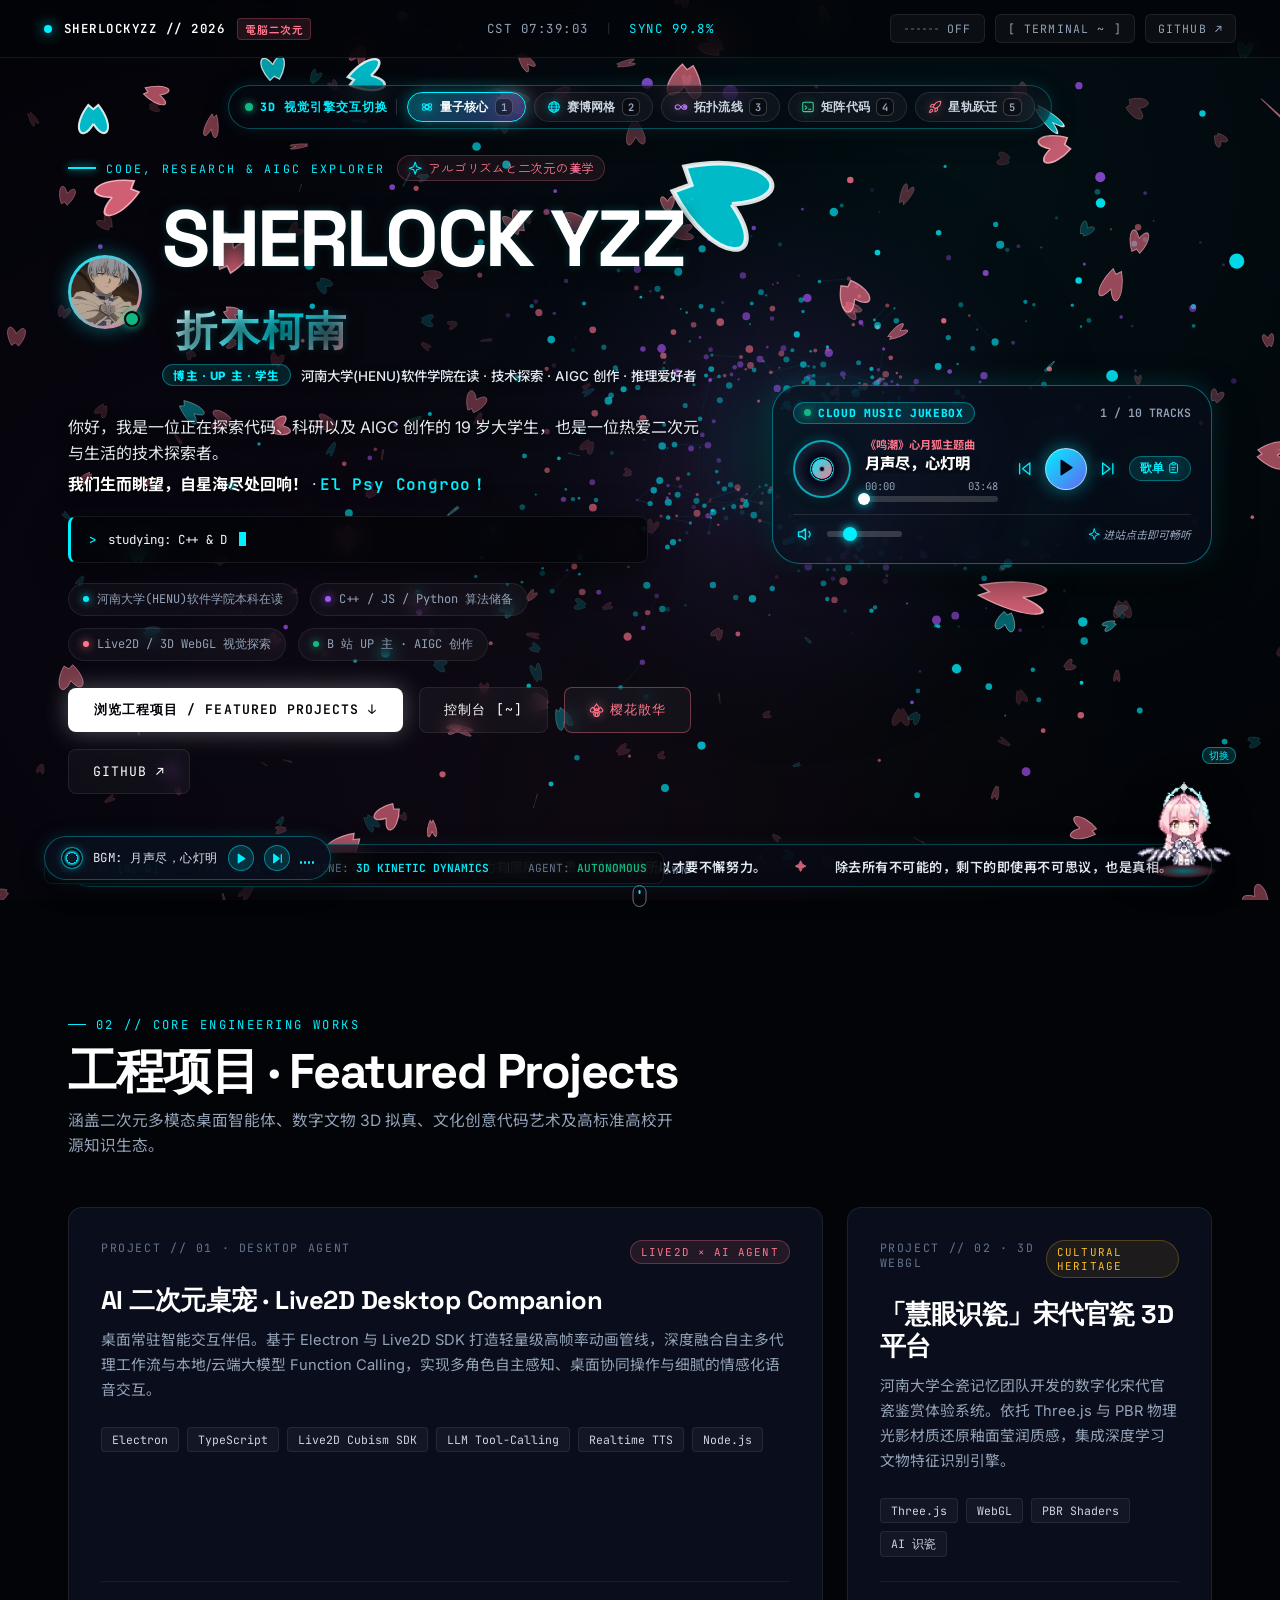
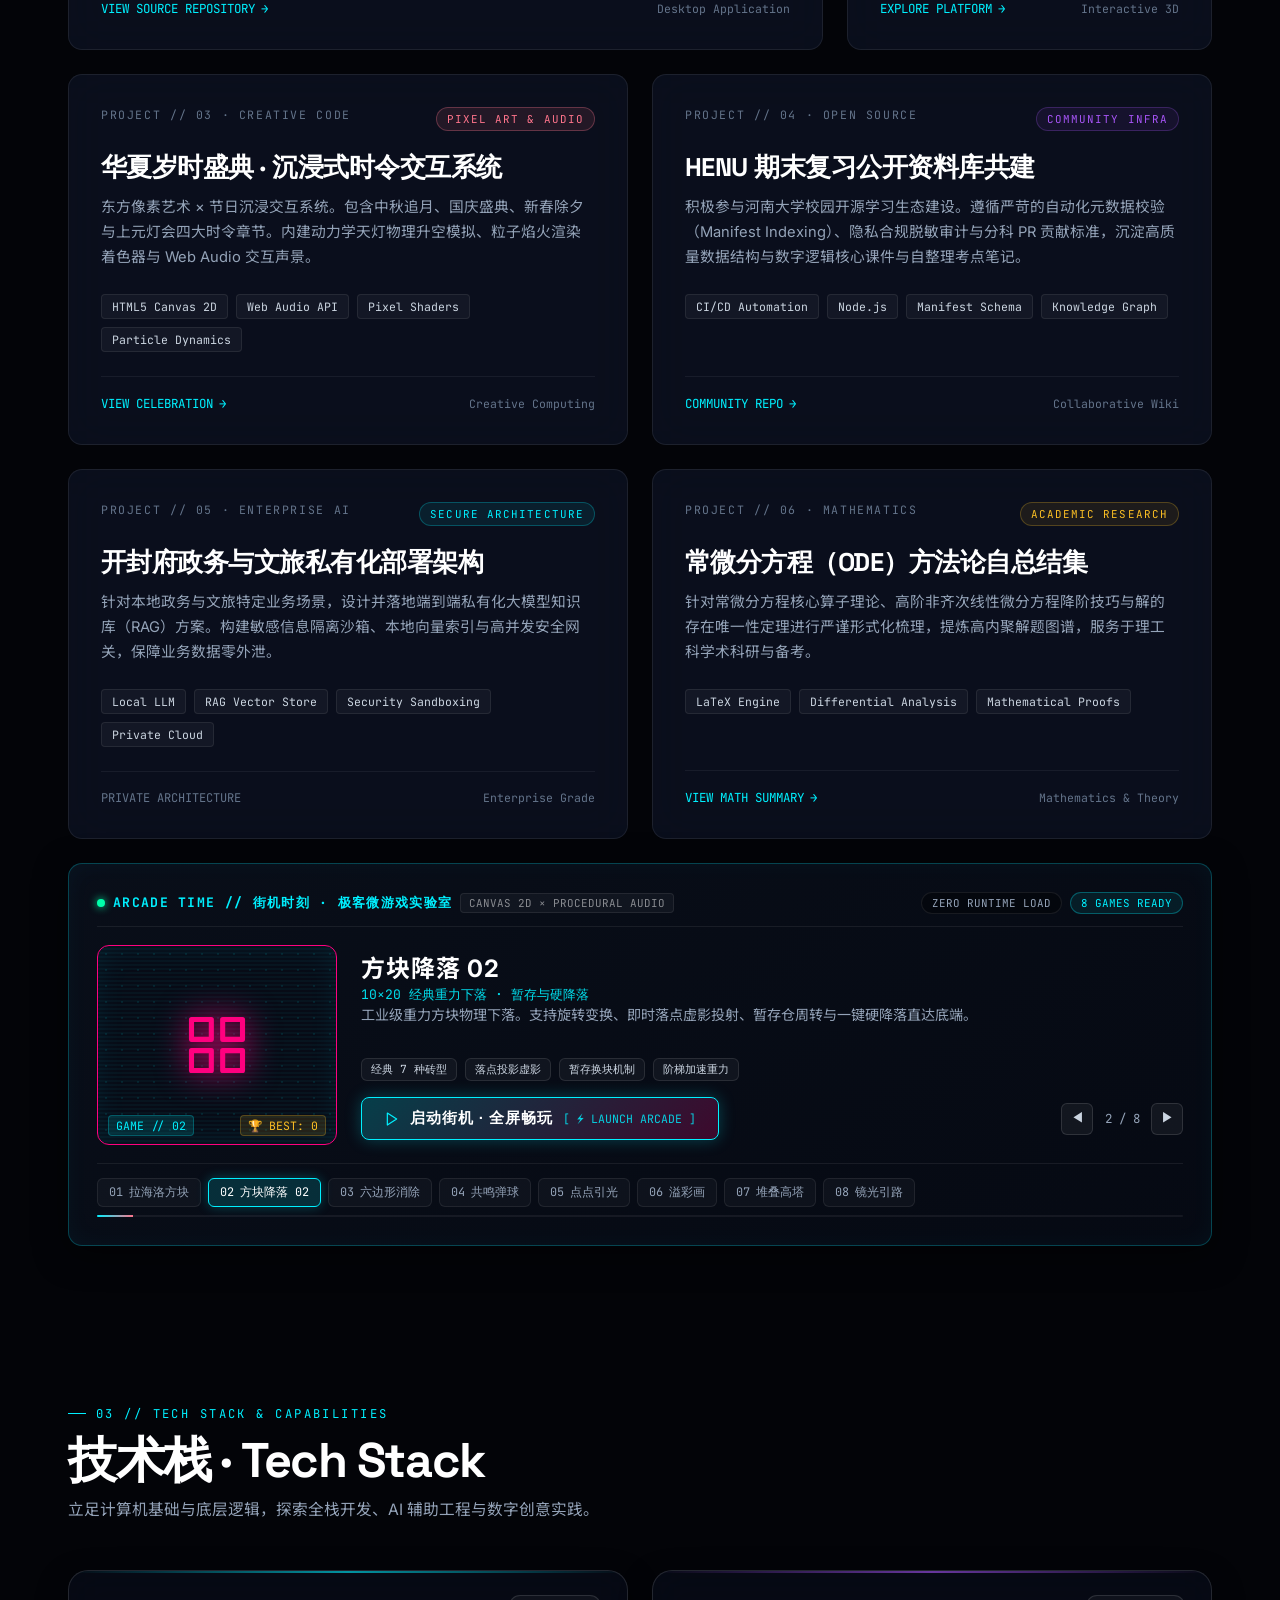
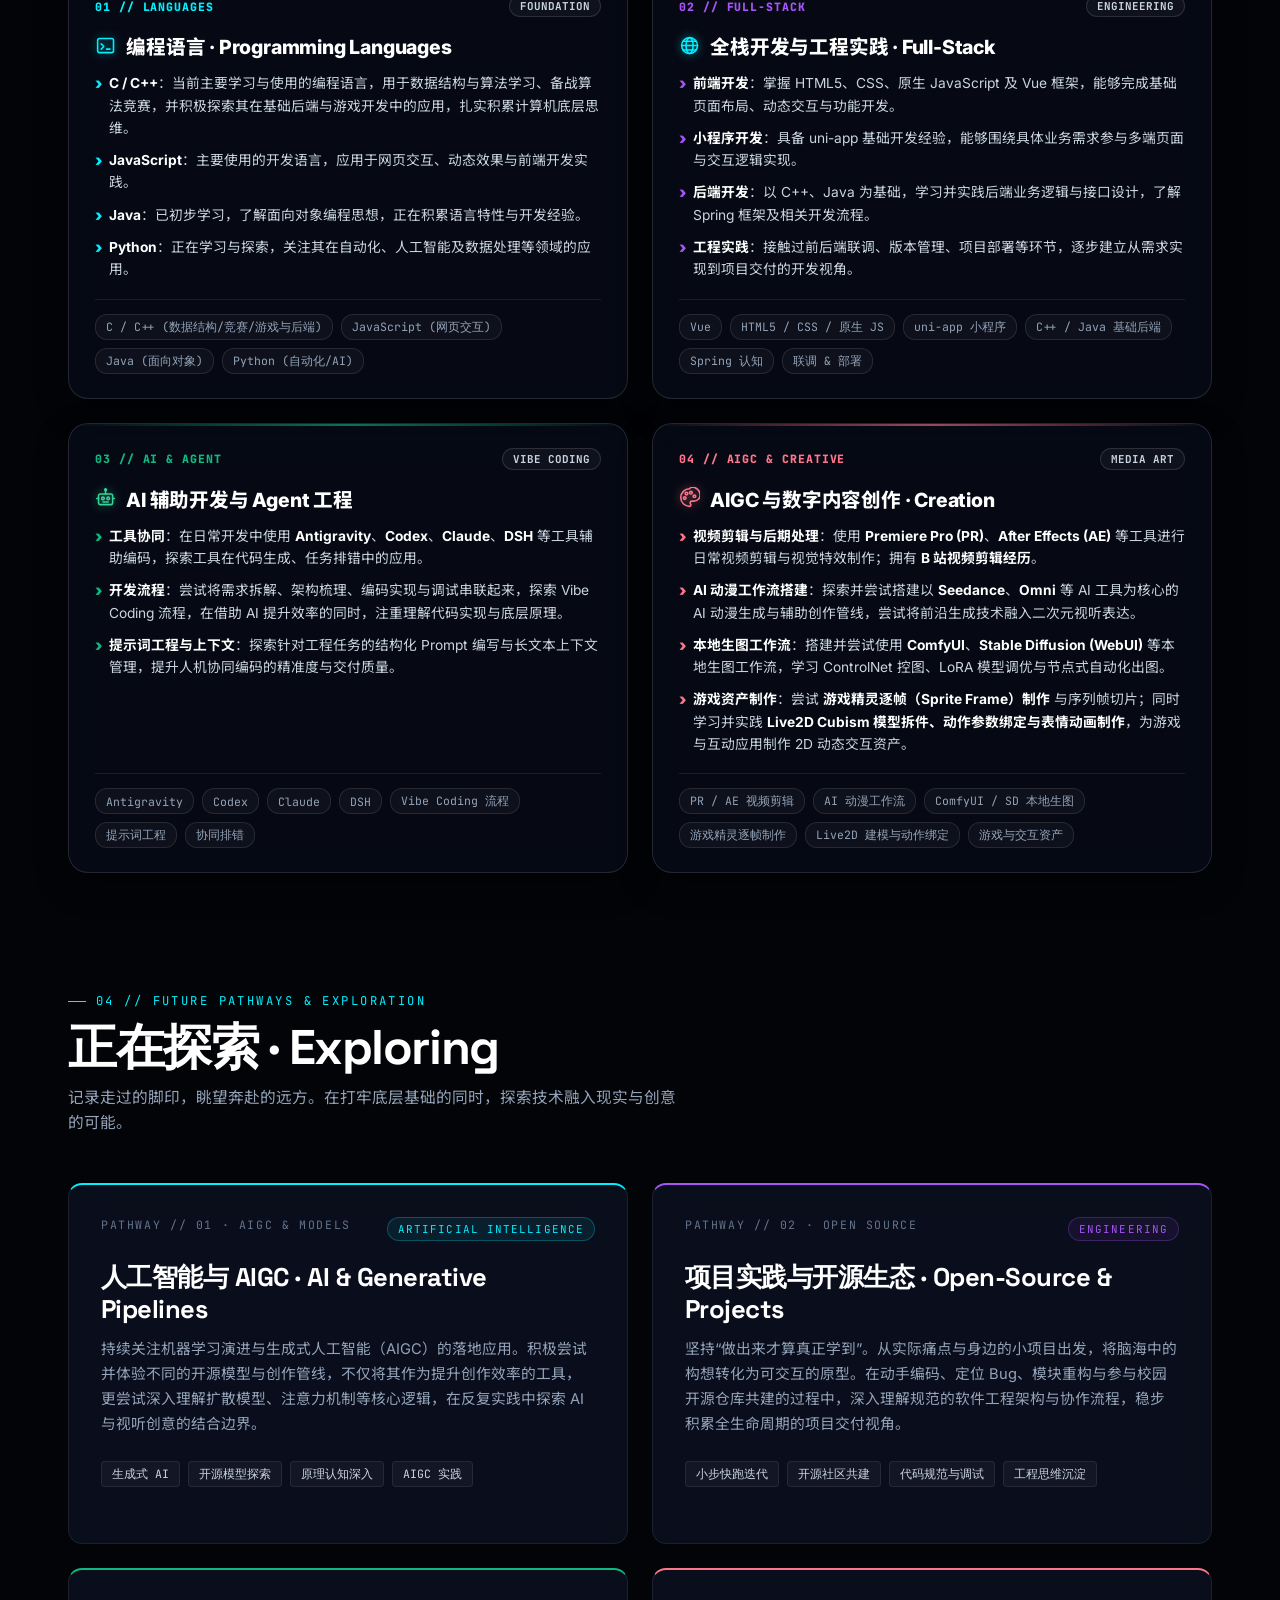
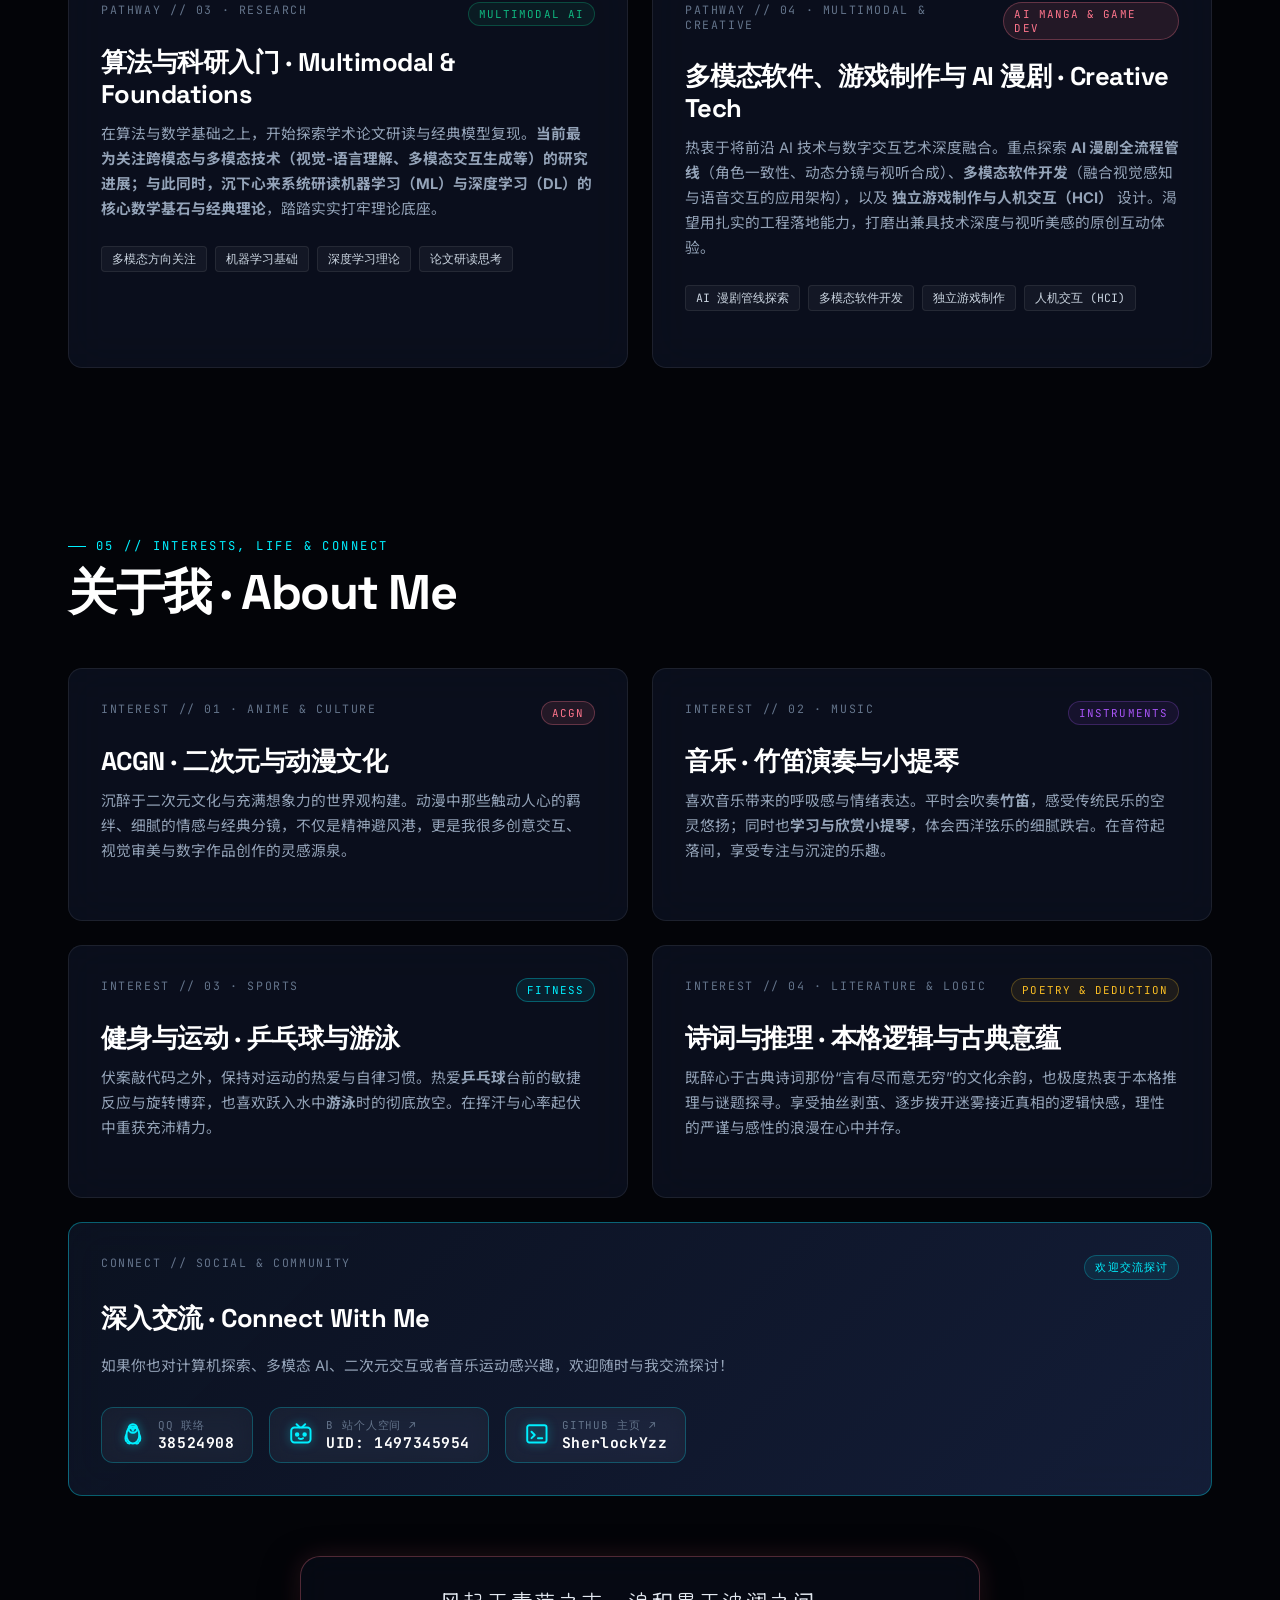
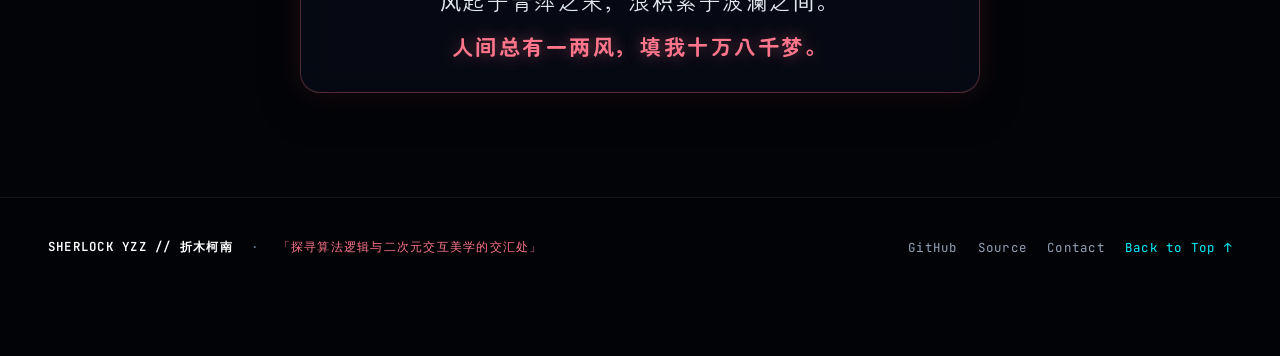
==== index.html @ bdc3fa48 "perf(avatar): inline profile avatar as base64 data uri for 0ms instant display" ====
<!DOCTYPE html>
<html lang="zh-CN">
<head>
    <meta charset="UTF-8">
    <meta name="viewport" content="width=device-width, initial-scale=1.0">
    <!-- 沉浸式视口与状态栏 -->
    <meta name="theme-color" content="#030408">
    <meta name="msapplication-navbutton-color" content="#030408">
    <meta name="apple-mobile-web-app-status-bar-style" content="black-translucent">
    <meta name="apple-mobile-web-app-capable" content="yes">

    <!-- Open Graph (微信、QQ、Discord、Telegram、微博分享预览卡片) -->
    <meta property="og:type" content="website">
    <meta property="og:url" content="https://sherlockyzz.github.io/">
    <meta property="og:title" content="SherlockYzz // 折木柯南 - 个人智能实验室">
    <meta property="og:description" content="探寻算法逻辑与二次元交互美学的交汇处。原生 Canvas 2D 动力学空间透视与高能粒子演算、Web Audio 实时声学频谱、二次元流光音乐盒与全栈交互工程。">
    <meta property="og:image" content="https://sherlockyzz.github.io/avatar.png">
    <meta property="og:image:width" content="460">
    <meta property="og:image:height" content="460">
    <meta property="og:image:alt" content="SherlockYzz // 折木柯南 Avatar">
    <meta property="og:site_name" content="SherlockYzz // 折木柯南 Lab">

    <!-- Twitter Card -->
    <meta name="twitter:card" content="summary">
    <meta name="twitter:url" content="https://sherlockyzz.github.io/">
    <meta name="twitter:title" content="SherlockYzz // 折木柯南 - 个人智能实验室">
    <meta name="twitter:description" content="探寻算法逻辑与二次元交互美学的交汇处。原生 Canvas 2D 动力学空间透视与高能粒子演算、Web Audio 实时声学频谱、二次元流光音乐盒与全栈交互工程。">
    <meta name="twitter:image" content="https://sherlockyzz.github.io/avatar.png">
    <link rel="icon" type="image/svg+xml" href="data:image/svg+xml,<svg xmlns='http://www.w3.org/2000/svg' viewBox='0 0 24 24' fill='none' stroke='%2300f0ff' stroke-width='2' stroke-linecap='round' stroke-linejoin='round'><polygon points='12 2 2 7 12 12 22 7 12 2'/><polyline points='2 17 12 22 22 17'/><polyline points='2 12 12 17 22 12'/></svg>">

    <!-- Google Fonts 纯美学字体栈 -->
    <link rel="preconnect" href="https://fonts.googleapis.com">
    <link rel="preconnect" href="https://fonts.gstatic.com" crossorigin>
    <link href="https://fonts.googleapis.com/css2?family=Inter:wght@300;400;500;600;700&family=JetBrains+Mono:wght@300;400;500;600;700&family=Noto+Sans+SC:wght@300;400;500;700;900&family=Space+Grotesk:wght@500;600;700;800&family=Zen+Maru+Gothic:wght@500;700&display=swap" rel="stylesheet">

    <style>
        :root {
            --bg-void: #030408;
            --bg-surface: rgba(10, 14, 24, 0.72);
            --bg-card: rgba(15, 23, 42, 0.6);
            --bg-card-hover: rgba(22, 33, 62, 0.85);
            --border-dim: rgba(255, 255, 255, 0.08);
            --border-glow: rgba(0, 240, 255, 0.45);
            
            --text-main: #ffffff;
            --text-sub: #94a3b8;
            --text-dim: #64748b;
            
            --cyan: #00f0ff;
            --cyan-glow: rgba(0, 240, 255, 0.5);
            --violet: #a855f7;
            --pink: #ff3388;
            --sakura: #ff758c;
            --sakura-soft: #ffb8c6;
            --amber: #fbbf24;
            --green: #10b981;

            --font-display: 'Space Grotesk', -apple-system, sans-serif;
            --font-mono: 'JetBrains Mono', 'Consolas', monospace;
            --font-sans: 'Inter', 'Noto Sans SC', -apple-system, sans-serif;
            --font-anime: 'Zen Maru Gothic', 'Noto Sans SC', sans-serif;
        }

        * {
            margin: 0;
            padding: 0;
            box-sizing: border-box;
            -webkit-font-smoothing: antialiased;
        }

        html {
            scroll-behavior: smooth;
            background-color: var(--bg-void);
            color: var(--text-main);
            font-family: var(--font-sans);
            overflow-x: hidden;
            cursor: default;
        }

        body {
            position: relative;
            min-height: 100vh;
            background: var(--bg-void);
            overflow-x: hidden;
        }

        /* 赛博空间微弱渐晕底色与星尘 */
        body::before {
            content: '';
            position: fixed;
            inset: 0;
            background: 
                radial-gradient(circle at 75% 20%, rgba(0, 240, 255, 0.05) 0%, transparent 60%),
                radial-gradient(circle at 20% 70%, rgba(168, 85, 247, 0.045) 0%, transparent 60%),
                radial-gradient(circle at 50% 90%, rgba(255, 117, 140, 0.035) 0%, transparent 50%);
            pointer-events: none;
            z-index: 0;
        }

        /* 全屏自适应渲染 Canvas */
        #viewport-canvas {
            position: fixed;
            top: 0;
            left: 0;
            width: 100vw;
            height: 100vh;
            display: block;
            z-index: 1;
            pointer-events: auto;
        }

        /* 鼠标火花粒子画布 */
        #fx-canvas {
            position: fixed;
            top: 0;
            left: 0;
            width: 100vw;
            height: 100vh;
            display: block;
            z-index: 2;
            pointer-events: none;
        }

        /* 内容层容器 */
        .content-layer {
            position: relative;
            z-index: 10;
            pointer-events: none;
        }
        .content-layer a, 
        .content-layer button, 
        .content-layer .interactive-card,
        .content-layer .interactive-pill,
        .content-layer input {
            pointer-events: auto;
        }

        /* ================= 导航栏 HUD ================= */
        .hud-nav {
            position: fixed;
            top: 0;
            left: 0;
            width: 100%;
            display: flex;
            justify-content: space-between;
            align-items: center;
            padding: 14px clamp(20px, 4vw, 44px);
            background: rgba(3, 4, 8, 0.75);
            backdrop-filter: blur(18px);
            -webkit-backdrop-filter: blur(18px);
            border-bottom: 1px solid var(--border-dim);
            z-index: 100;
            font-family: var(--font-mono);
            font-size: 0.78rem;
            letter-spacing: 0.12em;
        }

        .brand-zone {
            display: flex;
            align-items: center;
            gap: 12px;
            color: #fff;
            text-decoration: none;
            font-weight: 600;
            text-transform: uppercase;
        }
        .brand-dot {
            width: 8px;
            height: 8px;
            background: var(--cyan);
            border-radius: 50%;
            box-shadow: 0 0 14px var(--cyan);
            animation: pulse-dot 2.2s infinite;
        }
        @keyframes pulse-dot {
            0%, 100% { opacity: 1; transform: scale(1); }
            50% { opacity: 0.35; transform: scale(0.8); }
        }
        .brand-jp-badge {
            font-family: var(--font-anime);
            font-size: 0.68rem;
            color: var(--sakura);
            background: rgba(255, 117, 140, 0.12);
            border: 1px solid rgba(255, 117, 140, 0.25);
            padding: 2px 7px;
            border-radius: 4px;
            letter-spacing: 0.05em;
        }

        .hud-status-bar {
            display: flex;
            align-items: center;
            gap: 16px;
            color: var(--text-dim);
        }
        .clock-display {
            color: var(--text-sub);
        }

        .hud-controls {
            display: flex;
            align-items: center;
            gap: 10px;
        }
        .hud-btn {
            background: rgba(255, 255, 255, 0.04);
            border: 1px solid var(--border-dim);
            color: var(--text-sub);
            padding: 6px 12px;
            border-radius: 6px;
            cursor: pointer;
            font-family: var(--font-mono);
            font-size: 0.72rem;
            letter-spacing: 0.1em;
            transition: all 0.2s cubic-bezier(0.16, 1, 0.3, 1);
            display: inline-flex;
            align-items: center;
            gap: 6px;
        }
        .hud-btn:hover {
            color: #fff;
            border-color: var(--cyan);
            background: rgba(0, 240, 255, 0.08);
            box-shadow: 0 0 16px rgba(0, 240, 255, 0.2);
        }
        .hud-btn.active {
            color: #030408;
            background: var(--cyan);
            border-color: var(--cyan);
            font-weight: 600;
            box-shadow: 0 0 18px rgba(0, 240, 255, 0.45);
        }

        /* 模式切换器 Pill (含新增 SAKURA 模式) */
        .mode-switcher {
            display: flex;
            background: rgba(255, 255, 255, 0.03);
            border: 1px solid var(--border-dim);
            border-radius: 6px;
            padding: 2px;
            gap: 2px;
        }
        .mode-opt {
            background: transparent;
            border: none;
            color: var(--text-dim);
            font-family: var(--font-mono);
            font-size: 0.7rem;
            padding: 4px 8px;
            border-radius: 4px;
            cursor: pointer;
            transition: all 0.2s ease;
        }
        .mode-opt:hover {
            color: #fff;
        }
        .mode-opt.selected {
            background: rgba(0, 240, 255, 0.18);
            color: var(--cyan);
            font-weight: 600;
        }
        .mode-opt.sakura-opt.selected {
            background: rgba(255, 117, 140, 0.2);
            color: var(--sakura);
        }

        /* ================= 赛博微拟态 SVG 矢量图标库 ================= */
        .cyber-svg-icon {
            width: 1.15em;
            height: 1.15em;
            vertical-align: -0.18em;
            display: inline-block;
            fill: none;
            stroke: currentColor;
            stroke-width: 1.8;
            stroke-linecap: round;
            stroke-linejoin: round;
            transition: transform 0.25s ease, filter 0.25s ease;
        }
        .cyber-svg-icon.icon-cyan {
            color: var(--cyan);
            filter: drop-shadow(0 0 5px rgba(0, 240, 255, 0.5));
        }
        .cyber-svg-icon.icon-sakura {
            color: var(--sakura);
            filter: drop-shadow(0 0 5px rgba(255, 117, 140, 0.5));
        }
        .cyber-svg-icon.icon-purple {
            color: #c084fc;
            filter: drop-shadow(0 0 5px rgba(192, 132, 252, 0.5));
        }
        .cyber-svg-icon.icon-green {
            color: #34d399;
            filter: drop-shadow(0 0 5px rgba(52, 211, 153, 0.5));
        }
        .dock-mode-btn:hover .cyber-svg-icon {
            transform: scale(1.15) rotate(6deg);
        }

        /* 实时音频频谱可视化柱形条 (Web Audio Analyser) */
        .audio-spectrum-canvas {
            width: 38px;
            height: 14px;
            display: inline-block;
            vertical-align: middle;
        }

        /* ================= 页面主体容器 ================= */
        .page-container {
            max-width: 1240px;
            margin: 0 auto;
            padding: 0 clamp(20px, 4.5vw, 48px);
        }

        /* ================= 英雄首屏 HERO ================= */
        .hero-section {
            min-height: 100vh;
            display: flex;
            flex-direction: column;
            justify-content: center;
            padding-top: 90px;
            padding-bottom: 60px;
            position: relative;
        }

        .hero-tag-row {
            display: flex;
            align-items: center;
            gap: 12px;
            margin-bottom: 20px;
            flex-wrap: wrap;
        }
        .hero-tag {
            display: inline-flex;
            align-items: center;
            gap: 10px;
            font-family: var(--font-mono);
            font-size: clamp(0.72rem, 0.9vw, 0.82rem);
            color: var(--cyan);
            letter-spacing: 0.2em;
            text-transform: uppercase;
        }
        .hero-tag::before {
            content: '';
            width: 28px;
            height: 1.5px;
            background: var(--cyan);
            box-shadow: 0 0 8px var(--cyan);
        }
        .anime-motto-tag {
            font-family: var(--font-anime);
            font-size: 0.78rem;
            color: var(--sakura);
            background: rgba(255, 117, 140, 0.08);
            border: 1px solid rgba(255, 117, 140, 0.25);
            padding: 3px 10px;
            border-radius: 20px;
            letter-spacing: 0.06em;
            display: inline-flex;
            align-items: center;
            gap: 6px;
        }

        /* 主标题全息故障 Chromatic Aberration 动效 */
        .hero-title {
            font-family: var(--font-display);
            font-size: clamp(3.2rem, 8.4vw, 7.6rem);
            font-weight: 800;
            letter-spacing: -0.04em;
            line-height: 0.94;
            color: #ffffff;
            margin-bottom: 20px;
            text-transform: uppercase;
            position: relative;
            display: inline-block;
        }
        .hero-title .cn-name {
            display: inline-block;
            font-size: 0.58em;
            font-weight: 700;
            color: rgba(255, 255, 255, 0.9);
            margin-left: 14px;
            letter-spacing: 0.05em;
            background: linear-gradient(135deg, #ffffff 0%, var(--cyan) 60%, var(--sakura) 100%);
            -webkit-background-clip: text;
            -webkit-text-fill-color: transparent;
        }
        .hero-title:hover {
            text-shadow: 2px 0 var(--cyan), -2px 0 var(--pink);
            transition: text-shadow 0.1s ease;
        }

        .hero-subtitle {
            font-family: var(--font-sans);
            font-size: clamp(1.1rem, 1.8vw, 1.45rem);
            font-weight: 300;
            color: var(--text-sub);
            max-width: 720px;
            line-height: 1.6;
            margin-bottom: 28px;
        }
        .hero-subtitle strong {
            color: #ffffff;
            font-weight: 600;
        }

        /* 终端打字动效条 */
        .terminal-callout {
            max-width: 760px;
            background: rgba(3, 4, 8, 0.78);
            border: 1px solid var(--border-dim);
            border-left: 3px solid var(--cyan);
            border-radius: 8px;
            padding: 14px 18px;
            margin-bottom: 34px;
            font-family: var(--font-mono);
            font-size: clamp(0.78rem, 0.95vw, 0.88rem);
            color: #cbd5e1;
            display: flex;
            align-items: center;
            gap: 12px;
            box-shadow: 0 8px 32px rgba(0, 0, 0, 0.5);
            backdrop-filter: blur(12px);
        }
        .term-prompt {
            color: var(--cyan);
            font-weight: 600;
        }
        .term-text {
            color: #f1f5f9;
        }
        .cursor-blink {
            display: inline-block;
            width: 7px;
            height: 14px;
            background: var(--cyan);
            vertical-align: middle;
            animation: cursor-ani 0.9s infinite;
        }
        @keyframes cursor-ani {
            0%, 50% { opacity: 1; }
            51%, 100% { opacity: 0; }
        }

        /* 徽章条 */
        .hero-badges {
            display: flex;
            flex-wrap: wrap;
            gap: 12px;
            margin-bottom: 38px;
        }
        .badge-pill {
            display: inline-flex;
            align-items: center;
            gap: 8px;
            padding: 7px 14px;
            background: rgba(255, 255, 255, 0.035);
            border: 1px solid var(--border-dim);
            border-radius: 24px;
            font-family: var(--font-mono);
            font-size: 0.75rem;
            color: var(--text-sub);
            backdrop-filter: blur(8px);
            transition: all 0.25s ease;
        }
        .badge-pill:hover {
            border-color: var(--cyan);
            color: #fff;
            transform: translateY(-2px);
            box-shadow: 0 4px 16px rgba(0, 240, 255, 0.18);
        }
        .badge-dot {
            width: 6px;
            height: 6px;
            border-radius: 50%;
        }

        /* 英雄按钮组 */
        .hero-actions {
            display: flex;
            flex-wrap: wrap;
            align-items: center;
            gap: 16px;
        }
        .btn-primary {
            display: inline-flex;
            align-items: center;
            gap: 10px;
            padding: 13px 26px;
            background: #ffffff;
            color: #030408;
            border-radius: 8px;
            font-family: var(--font-mono);
            font-size: 0.82rem;
            font-weight: 600;
            letter-spacing: 0.08em;
            text-transform: uppercase;
            text-decoration: none;
            transition: all 0.25s cubic-bezier(0.16, 1, 0.3, 1);
            box-shadow: 0 0 24px rgba(255, 255, 255, 0.3);
        }
        .btn-primary:hover {
            background: var(--cyan);
            box-shadow: 0 0 32px var(--cyan);
            transform: translateY(-2px);
        }

        .btn-secondary {
            display: inline-flex;
            align-items: center;
            gap: 10px;
            padding: 13px 24px;
            background: rgba(255, 255, 255, 0.04);
            color: #ffffff;
            border: 1px solid var(--border-dim);
            border-radius: 8px;
            font-family: var(--font-mono);
            font-size: 0.82rem;
            letter-spacing: 0.08em;
            text-transform: uppercase;
            text-decoration: none;
            transition: all 0.25s ease;
            backdrop-filter: blur(8px);
        }
        .btn-secondary:hover {
            border-color: var(--cyan);
            background: rgba(0, 240, 255, 0.08);
            transform: translateY(-2px);
        }

        .scroll-hint {
            position: absolute;
            bottom: 30px;
            left: 50%;
            transform: translateX(-50%);
            display: flex;
            flex-direction: column;
            align-items: center;
            gap: 8px;
            font-family: var(--font-mono);
            font-size: 0.68rem;
            color: var(--text-dim);
            letter-spacing: 0.2em;
            text-transform: uppercase;
        }
        .scroll-icon {
            width: 14px;
            height: 22px;
            border: 1.5px solid var(--text-dim);
            border-radius: 8px;
            position: relative;
        }
        .scroll-icon::after {
            content: '';
            position: absolute;
            top: 4px;
            left: 50%;
            transform: translateX(-50%);
            width: 2px;
            height: 4px;
            background: var(--cyan);
            border-radius: 1px;
            animation: scroll-wheel 1.6s infinite;
        }
        @keyframes scroll-wheel {
            0% { transform: translate(-50%, 0); opacity: 0; }
            40% { opacity: 1; }
            100% { transform: translate(-50%, 8px); opacity: 0; }
        }

        /* ================= 分区标题 ================= */
        .section-header {
            margin-bottom: 48px;
            padding-top: 40px;
        }
        .section-tag {
            font-family: var(--font-mono);
            font-size: 0.76rem;
            color: var(--cyan);
            letter-spacing: 0.2em;
            text-transform: uppercase;
            margin-bottom: 12px;
            display: flex;
            align-items: center;
            gap: 10px;
        }
        .section-tag::before {
            content: '';
            width: 18px;
            height: 1px;
            background: var(--cyan);
        }
        .section-title {
            font-family: var(--font-display);
            font-size: clamp(2rem, 3.8vw, 3.2rem);
            font-weight: 700;
            color: #ffffff;
            letter-spacing: -0.03em;
            line-height: 1.1;
        }
        .section-desc {
            font-size: 0.98rem;
            color: var(--text-sub);
            max-width: 620px;
            margin-top: 10px;
            line-height: 1.6;
        }

        /* ================= 3D BENTO 卡片网格 ================= */
        .bento-grid {
            display: grid;
            grid-template-columns: repeat(12, 1fr);
            gap: 24px;
            margin-bottom: 80px;
        }

        .bento-card {
            background: var(--bg-card);
            border: 1px solid var(--border-dim);
            border-radius: 14px;
            padding: clamp(24px, 3vw, 32px);
            position: relative;
            overflow: hidden;
            backdrop-filter: blur(20px);
            -webkit-backdrop-filter: blur(20px);
            transition: border-color 0.3s ease, box-shadow 0.3s ease, transform 0.25s ease;
            display: flex;
            flex-direction: column;
            justify-content: space-between;
        }
        .bento-card:hover {
            border-color: var(--border-glow);
            box-shadow: 0 16px 48px rgba(0, 0, 0, 0.65), 0 0 28px rgba(0, 240, 255, 0.15);
        }

        .card-span-8 { grid-column: span 8; }
        .card-span-4 { grid-column: span 4; }
        .card-span-6 { grid-column: span 6; }
        .card-span-12 { grid-column: span 12; }

        @media (max-width: 992px) {
            .card-span-8, .card-span-4, .card-span-6 {
                grid-column: span 12;
            }
        }

        .card-top {
            display: flex;
            justify-content: space-between;
            align-items: flex-start;
            margin-bottom: 20px;
        }
        .card-index {
            font-family: var(--font-mono);
            font-size: 0.72rem;
            letter-spacing: 0.14em;
            color: var(--text-dim);
            text-transform: uppercase;
        }
        .card-type-tag {
            font-family: var(--font-mono);
            font-size: 0.68rem;
            letter-spacing: 0.1em;
            padding: 4px 10px;
            border-radius: 20px;
            background: rgba(0, 240, 255, 0.08);
            border: 1px solid rgba(0, 240, 255, 0.25);
            color: var(--cyan);
            text-transform: uppercase;
        }
        .tag-amber {
            background: rgba(251, 191, 36, 0.08);
            border-color: rgba(251, 191, 36, 0.25);
            color: var(--amber);
        }
        .tag-violet {
            background: rgba(168, 85, 247, 0.08);
            border-color: rgba(168, 85, 247, 0.25);
            color: var(--violet);
        }
        .tag-sakura {
            background: rgba(255, 117, 140, 0.1);
            border-color: rgba(255, 117, 140, 0.3);
            color: var(--sakura);
        }

        .card-title {
            font-family: var(--font-display);
            font-size: clamp(1.35rem, 2vw, 1.7rem);
            font-weight: 700;
            color: #ffffff;
            letter-spacing: -0.02em;
            margin-bottom: 12px;
            line-height: 1.25;
        }
        .card-desc {
            font-size: 0.92rem;
            color: var(--text-sub);
            line-height: 1.7;
            margin-bottom: 24px;
        }

        .card-stack {
            display: flex;
            flex-wrap: wrap;
            gap: 8px;
            margin-bottom: 24px;
        }
        .stack-pill {
            font-family: var(--font-mono);
            font-size: 0.72rem;
            padding: 4px 10px;
            border-radius: 4px;
            background: rgba(255, 255, 255, 0.04);
            border: 1px solid var(--border-dim);
            color: #cbd5e1;
        }

        .card-footer {
            display: flex;
            justify-content: space-between;
            align-items: center;
            padding-top: 18px;
            border-top: 1px solid rgba(255, 255, 255, 0.06);
            font-family: var(--font-mono);
            font-size: 0.78rem;
        }
        .card-link {
            display: inline-flex;
            align-items: center;
            gap: 6px;
            color: var(--cyan);
            text-decoration: none;
            transition: gap 0.2s ease;
        }
        .card-link:hover {
            color: #fff;
            gap: 10px;
        }
        .card-meta-text {
            color: var(--text-dim);
            font-size: 0.72rem;
        }

        /* ================= 技能矩阵板块 ================= */
        .skills-grid {
            display: grid;
            grid-template-columns: repeat(auto-fit, minmax(260px, 1fr));
            gap: 20px;
            margin-bottom: 80px;
        }
        .skill-tile {
            background: var(--bg-card);
            border: 1px solid var(--border-dim);
            border-radius: 12px;
            padding: 24px;
            backdrop-filter: blur(16px);
            transition: all 0.25s ease;
        }
        .skill-tile:hover {
            border-color: rgba(255, 255, 255, 0.18);
            transform: translateY(-3px);
            box-shadow: 0 12px 32px rgba(0, 0, 0, 0.5);
        }
        .skill-header {
            display: flex;
            align-items: center;
            gap: 12px;
            margin-bottom: 16px;
        }
        .skill-icon {
            width: 32px;
            height: 32px;
            display: flex;
            align-items: center;
            justify-content: center;
            border-radius: 8px;
            background: rgba(0, 240, 255, 0.08);
            border: 1px solid rgba(0, 240, 255, 0.2);
            color: var(--cyan);
            font-family: var(--font-mono);
            font-size: 0.85rem;
            font-weight: 700;
        }
        .skill-title {
            font-family: var(--font-display);
            font-size: 1.15rem;
            color: #ffffff;
            font-weight: 600;
        }
        .skill-list {
            list-style: none;
            display: flex;
            flex-direction: column;
            gap: 10px;
        }
        .skill-item {
            font-family: var(--font-mono);
            font-size: 0.82rem;
            color: var(--text-sub);
            display: flex;
            align-items: center;
            justify-content: space-between;
        }
        .skill-item::before {
            content: '▹';
            color: var(--cyan);
            margin-right: 8px;
        }
        .skill-level {
            font-size: 0.7rem;
            color: var(--text-dim);
        }

        /* ================= 移动端与触控设备体验优化 (彻底杜绝 :hover 粘连，隐藏无意义鼠标坐标) ================= */
        @media (hover: none) and (pointer: coarse) {
            /* 触屏上彻底解除 :hover 引起的粘连（贴着不放、常态泛光、悬浮抬升卡死） */
            .bento-card:hover,
            .skill-tile:hover,
            .tech-stack-card:hover,
            .hero-capsule-music-box:hover,
            .companion-avatar-box:hover,
            .btn-primary:hover,
            .btn-secondary:hover,
            .dock-mode-btn:hover,
            .capsule-ctrl-btn:hover,
            .capsule-play-btn:hover,
            .capsule-list-btn:hover,
            .capsule-mini-btn:hover,
            .music-ctrl-btn:hover,
            .music-play-btn:hover,
            .playlist-item:hover,
            .drawer-song-item:hover,
            .card-link:hover,
            .tech-mini-pill:hover,
            .connect-badge-item:hover,
            .music-capsule-btn:hover {
                transform: none !important;
                box-shadow: none !important;
            }

            .bento-card:hover {
                border-color: var(--border-dim) !important;
            }

            .hud-btn:hover:not(.active) {
                border-color: var(--border-dim) !important;
                color: var(--text-dim) !important;
                background: rgba(10, 14, 24, 0.6) !important;
            }

            .dock-mode-btn:hover:not(.selected) {
                border-color: rgba(255, 255, 255, 0.08) !important;
                background: rgba(255, 255, 255, 0.03) !important;
                color: #94a3b8 !important;
            }

            .capsule-progress-fill::after,
            .music-progress-fill::after {
                transform: translateY(-50%) !important;
            }
        }

        /* 触屏与移动设备隐藏桌面专属鼠标坐标信息 */
        @media (hover: none), (pointer: coarse), (max-width: 900px) {
            #telemetry-cursor-item,
            #telemetry-cursor-sep {
                display: none !important;
            }
        }

        /* ================= 极客遥测监控 HUD 底栏 ================= */
        .telemetry-bar {
            position: fixed;
            bottom: 16px;
            left: clamp(20px, 4vw, 44px);
            display: flex;
            align-items: center;
            gap: 16px;
            padding: 8px 16px;
            background: rgba(3, 4, 8, 0.82);
            border: 1px solid var(--border-dim);
            border-radius: 8px;
            font-family: var(--font-mono);
            font-size: 0.7rem;
            color: var(--text-dim);
            z-index: 90;
            backdrop-filter: blur(12px);
            pointer-events: auto;
        }
        .telemetry-item strong {
            color: var(--cyan);
            font-weight: 600;
        }
        @media (max-width: 768px) {
            .telemetry-bar {
                display: none;
            }
            
            /* ================= 彻底修复移动端半屏 BUG：自适应视口收容 ================= */
            .hud-nav {
                padding: 10px 14px;
                height: 60px !important;
                max-height: 60px !important;
                box-sizing: border-box !important;
                overflow: hidden !important;
            }
            .hud-status-bar {
                display: none; /* 移动端隐藏状态栏，释放横向宽度 */
            }
            .hud-nav .mode-switcher {
                display: none; /* 模式切换已在首屏专属切换坞中展示，导航栏隐藏冗余 */
            }
            .hud-nav #terminal-trigger-btn {
                display: none; /* 移动端导航栏隐藏终端按钮，首屏已有完整呼出入口 */
            }
            .hud-controls {
                gap: 6px;
            }
            .hud-btn {
                padding: 5px 9px;
                font-size: 0.7rem;
            }

            .hero-section {
                min-height: auto !important;
                padding-top: 96px !important; /* 彻底高于固定顶部导航栏 (75px)，绝不遮挡顶部 5 大模式坞 */
                padding-bottom: 30px !important;
                justify-content: flex-start !important;
            }

            /* 顶部 3D 模式切换坞移动端自适应 (5模式全景呈现 · 零遮挡触控) */
            .top-visual-dock-wrapper {
                margin: 4px 0 16px 0 !important;
                position: relative !important;
                width: 100% !important;
                display: flex !important;
                justify-content: center !important;
                overflow: visible !important;
                padding: 0 !important;
                pointer-events: auto !important;
                z-index: 50 !important;
            }
            .top-visual-dock-wrapper::-webkit-scrollbar {
                display: none !important;
            }
            .top-visual-dock {
                padding: 3px 5px !important;
                gap: 4px !important;
                border-radius: 16px !important;
                max-width: 100% !important;
                width: 100% !important;
                background: rgba(10, 16, 32, 0.92) !important;
                border: 1px solid rgba(0, 240, 255, 0.45) !important;
                box-shadow: 0 4px 18px rgba(0, 0, 0, 0.7), 0 0 14px rgba(0, 240, 255, 0.25) !important;
                display: flex !important;
                align-items: center !important;
                justify-content: space-between !important;
                height: 38px !important;
                box-sizing: border-box !important;
                pointer-events: auto !important;
            }
            .top-visual-dock::-webkit-scrollbar {
                display: none !important;
            }
            .dock-tag-label {
                display: none !important; /* 手机端隐藏标签文字 */
            }
            .dock-btn-group {
                width: 100% !important;
                display: flex !important;
                justify-content: space-between !important;
                gap: 3px !important;
                flex-wrap: nowrap !important;
                pointer-events: auto !important;
            }
            .dock-mode-btn {
                flex: 1 1 0 !important;
                min-width: 0 !important;
                padding: 5px 2px !important;
                font-size: 0.68rem !important;
                gap: 2px !important;
                flex-shrink: 1 !important;
                white-space: nowrap !important;
                touch-action: manipulation !important;
                min-height: 28px !important;
                border-radius: 10px !important;
                pointer-events: auto !important;
                cursor: pointer !important;
                display: inline-flex !important;
                align-items: center !important;
                justify-content: center !important;
                text-align: center !important;
            }
            .dock-mode-btn .cyber-svg-icon {
                width: 0.9em !important;
                height: 0.9em !important;
                flex-shrink: 0 !important;
            }
            .dock-shortcut-badge {
                display: none !important; /* 手机无物理按键，隐藏数字 1-5 */
            }

            /* 首屏 Bento 网格与胶囊音乐盒自适应 (全宽卡片 + 双行高质感布局) */
            .hero-main-row {
                grid-template-columns: minmax(0, 1fr) !important;
                gap: 20px;
                width: 100%;
            }
            .hero-left-info, .hero-right-player-slot {
                min-width: 0;
                width: 100%;
                max-width: 100%;
            }
            .hero-right-player-slot {
                justify-content: center;
            }
            .hero-capsule-music-box {
                width: 100%;
                max-width: 100%;
                padding: 14px 16px !important;
                border-radius: 20px !important;
                box-sizing: border-box !important;
                background: rgba(10, 16, 32, 0.9) !important;
                border: 1px solid rgba(0, 240, 255, 0.35) !important;
                box-shadow: 0 8px 30px rgba(0, 0, 0, 0.6), 0 0 16px rgba(0, 240, 255, 0.15) !important;
            }
            .capsule-content-row {
                display: flex !important;
                flex-wrap: wrap !important;
                gap: 12px !important;
                align-items: center !important;
            }
            .capsule-disc-vinyl {
                width: 48px !important;
                height: 48px !important;
                flex-shrink: 0 !important;
            }
            .capsule-meta-box {
                flex: 1 1 calc(100% - 64px) !important;
                min-width: 0 !important;
            }
            .capsule-song-tag {
                font-size: 0.72rem !important;
                color: var(--sakura) !important;
                white-space: nowrap !important;
                overflow: hidden !important;
                text-overflow: ellipsis !important;
                margin-bottom: 2px !important;
            }
            .capsule-song-title {
                white-space: nowrap !important;
                overflow: hidden !important;
                text-overflow: ellipsis !important;
                font-size: 0.95rem !important;
                font-weight: 800 !important;
                color: #ffffff !important;
            }
            .capsule-progress-box {
                width: 100% !important;
                margin-top: 4px !important;
            }
            .capsule-time-row {
                display: flex !important;
                justify-content: space-between !important;
                font-size: 0.7rem !important;
                color: #94a3b8 !important;
                margin-bottom: 2px !important;
            }
            .capsule-ctrl-group {
                width: 100% !important;
                display: flex !important;
                justify-content: center !important;
                align-items: center !important;
                gap: 16px !important;
                padding-top: 8px !important;
                border-top: 1px solid rgba(255, 255, 255, 0.08) !important;
            }
            .capsule-ctrl-btn {
                width: 36px !important;
                height: 36px !important;
                display: inline-flex !important;
                align-items: center !important;
                justify-content: center !important;
                font-size: 1.1rem !important;
                padding: 0 !important;
            }
            .capsule-play-btn {
                width: 44px !important;
                height: 44px !important;
                font-size: 1.15rem !important;
            }
            .capsule-list-btn {
                font-size: 0.75rem !important;
                padding: 5px 12px !important;
            }

            /* 手机端中间音乐盒歌单列表：在卡片内/下方自适应展开，宽度 100%，绝不出界 */
            .capsule-playlist-dropdown {
                width: 100% !important;
                position: relative !important;
                top: 0 !important;
                left: 0 !important;
                right: 0 !important;
                margin-top: 12px !important;
                max-height: 220px !important;
                box-sizing: border-box !important;
                border-radius: 16px !important;
                box-shadow: 0 8px 24px rgba(0,0,0,0.6) !important;
            }

            /* 跑马灯视口约束 */
            .hero-lyric-bar {
                padding: 6px 12px;
                gap: 10px;
                border-radius: 20px;
                max-width: 100%;
            }
            .lyric-bar-label {
                font-size: 0.65rem;
                padding: 3px 8px;
            }
            .lyric-marquee-item {
                font-size: 0.75rem;
            }

            /* 头像与首屏排版优化 */
            .profile-header-group {
                gap: 14px;
            }
            .profile-avatar-box {
                width: 60px;
                height: 60px;
            }
            .hero-title {
                font-size: clamp(1.4rem, 6vw, 2.0rem) !important;
            }
            .terminal-callout {
                max-width: 100%;
                padding: 10px 14px;
                font-size: 0.78rem;
            }
            .hero-badges {
                gap: 8px;
                margin-bottom: 22px;
            }
            .badge-pill {
                padding: 5px 10px;
                font-size: 0.7rem;
            }
            .hero-actions {
                gap: 10px;
            }
            .btn-primary, .btn-secondary {
                padding: 10px 16px;
                font-size: 0.76rem;
            }

            /* 《鸣潮》飞行雪绒 & 若曦精灵表挂件移动端自适应 */
            .anime-companion-widget {
                bottom: 14px;
                right: 12px;
            }
            .anime-companion-widget.is-positioned {
                bottom: auto !important;
                right: auto !important;
            }
            .companion-avatar-box {
                width: 78px !important;
                height: 84px !important;
            }
            #pet-sprite-canvas {
                width: 76px !important;
                height: 82px !important;
            }
            .companion-bubble {
                max-width: 145px !important;
                font-size: 0.68rem !important;
                padding: 4px 8px !important;
                margin-bottom: 4px !important;
            }
            .companion-hint-pill {
                font-size: 0.65rem !important;
                padding: 2px 7px !important;
            }

            /* ================= 移动端音乐播放器 Bottom-Sheet 原生底部抽屉 ================= */
            .music-box-widget {
                left: 0 !important;
                right: 0 !important;
                bottom: 0 !important;
                width: 100vw !important;
                pointer-events: none !important;
            }
            .music-capsule-btn {
                pointer-events: auto !important;
                margin-left: 14px !important;
                margin-bottom: 14px !important;
                padding: 6px 12px !important;
                gap: 8px !important;
            }
            .music-card-modal {
                position: fixed !important;
                width: 100vw !important;
                left: 0 !important;
                right: 0 !important;
                bottom: 0 !important;
                border-radius: 24px 24px 0 0 !important;
                border-bottom: none !important;
                border-left: none !important;
                border-right: none !important;
                padding: 16px 20px !important;
                padding-bottom: calc(16px + env(safe-area-inset-bottom, 20px)) !important;
                max-height: 85vh !important;
                box-sizing: border-box !important;
                pointer-events: auto !important;
                overscroll-behavior: contain !important;
                box-shadow: 0 -12px 48px rgba(0, 0, 0, 0.85), 0 0 32px rgba(0, 240, 255, 0.2) !important;
            }
            .music-drag-handle {
                display: block !important;
                width: 38px;
                height: 4px;
                background: rgba(255, 255, 255, 0.35);
                border-radius: 2px;
                margin: -6px auto 12px auto;
                cursor: pointer;
            }
            .music-playlist-drawer {
                max-height: 36vh !important;
                -webkit-overflow-scrolling: touch;
            }

            
            /* 联络与诗句移动端适配 */
            .connect-badges-row {
                flex-direction: column;
                align-items: stretch;
                gap: 10px;
            }
            .connect-badge-item {
                width: 100%;
                padding: 10px 14px;
            }
            .final-creed-box {
                padding: 20px 16px;
                border-radius: 16px;
            }
            .creed-line {
                font-size: 0.95rem;
                letter-spacing: 0.05em;
            }

            /* 卡片移动端内边距与排版 */
            .tech-stack-card {
                padding: 18px 16px;
            }
            .bento-card {
                padding: 20px 18px;
            }
        }

        /* ================= 二次元智识偶灵 (Anime Desktop Companion Widget) ================= */
        .anime-companion-widget {
            position: fixed;
            bottom: 20px;
            right: clamp(20px, 4vw, 44px);
            z-index: 150;
            pointer-events: auto;
            display: flex;
            flex-direction: column;
            align-items: flex-end;
            user-select: none;
        }

        /* 角色快速切换胶囊容器 (极简纯净 · 零多余文字遮挡) */
        .companion-hint-pill {
            background: transparent;
            border: none;
            box-shadow: none;
            padding: 0;
            margin-bottom: 4px;
            display: inline-flex;
            align-items: center;
            justify-content: flex-end;
            user-select: none;
            transition: opacity 0.2s ease;
        }
        .companion-hint-pill.hidden {
            display: none !important;
        }

        /* 对话气泡 (Galgame 极客微型气泡 · 极致轻量防遮挡，体积缩减 60%) */
        .companion-bubble {
            display: none;
            background: rgba(15, 23, 42, 0.82);
            border: 1px solid var(--sakura);
            border-radius: 10px;
            border-bottom-right-radius: 2px;
            padding: 5px 9px;
            max-width: 175px;
            margin-bottom: 6px;
            font-family: var(--font-anime);
            font-size: 0.74rem;
            color: #ffffff;
            box-shadow: 0 4px 16px rgba(255, 117, 140, 0.2), 0 0 10px rgba(0, 0, 0, 0.5);
            backdrop-filter: blur(12px);
            -webkit-backdrop-filter: blur(12px);
            position: relative;
            transform-origin: bottom right;
            animation: bubble-float 3s ease-in-out infinite;
            cursor: pointer;
            transition: opacity 0.25s ease, transform 0.25s ease;
            user-select: none;
        }
        .bubble-header {
            display: flex;
            align-items: center;
            justify-content: space-between;
            font-size: 0.62rem;
            color: var(--cyan);
            letter-spacing: 0.04em;
            margin-bottom: 3px;
            border-bottom: 1px dashed rgba(0, 240, 255, 0.2);
            padding-bottom: 2px;
        }
        .bubble-dot {
            width: 5px;
            height: 5px;
            border-radius: 50%;
            background: #10b981;
            box-shadow: 0 0 6px #10b981;
            display: inline-block;
            margin-right: 3px;
        }
        .bubble-tag {
            font-family: var(--font-mono);
            font-weight: 700;
            color: var(--sakura);
            font-size: 0.65rem;
        }
        .bubble-id {
            display: none;
        }
        .bubble-text {
            line-height: 1.35;
            word-break: break-all;
            transition: opacity 0.2s ease;
        }
        .companion-bubble::after {
            content: '';
            position: absolute;
            bottom: -5px;
            right: 14px;
            width: 8px;
            height: 5px;
            background: inherit;
            clip-path: polygon(0 0, 100% 0, 100% 100%);
        }
        @keyframes bubble-float {
            0%, 100% { transform: translateY(0); }
            50% { transform: translateY(-4px); }
        }

        /* ================= 《鸣潮》飞行雪绒 · 爱弥斯 & 白发灵狐 · 若曦 活体桌面挂件 ================= */
        .anime-companion-widget {
            touch-action: none;
            transition: transform 0.2s cubic-bezier(0.16, 1, 0.3, 1);
        }
        .anime-companion-widget.is-positioned {
            bottom: auto !important;
            right: auto !important;
        }
        .anime-companion-widget.is-dragging {
            filter: drop-shadow(0 14px 28px rgba(0, 240, 255, 0.55));
            transition: none !important;
            user-select: none;
        }
        .companion-avatar-box {
            width: 104px;
            height: 112px;
            position: relative;
            cursor: grab;
            display: flex;
            align-items: center;
            justify-content: center;
            transition: transform 0.25s cubic-bezier(0.16, 1, 0.3, 1);
            user-select: none;
            touch-action: none;
        }
        .companion-avatar-box:hover {
            transform: scale(1.08) translateY(-4px);
        }
        .companion-avatar-box:active,
        .anime-companion-widget.is-dragging .companion-avatar-box {
            cursor: grabbing !important;
        }

        /* ChatGPT Pets v2 精灵表核心 Canvas 渲染器 (零死图·零残影·16向视线追踪) */
        #pet-sprite-canvas {
            width: 96px;
            height: 104px;
            display: block;
            filter: drop-shadow(0 8px 18px rgba(0, 0, 0, 0.7));
            pointer-events: none;
            user-select: none;
            image-rendering: -webkit-optimize-contrast;
            image-rendering: crisp-edges;
            animation: snowfluff-float 3.2s ease-in-out infinite;
        }
        .anime-companion-widget.is-dragging #pet-sprite-canvas {
            animation: none !important;
        }

        /* 角色快速切换按钮 (精悍 2 字符胶囊键) */
        .companion-switch-char-btn {
            background: rgba(0, 240, 255, 0.15);
            border: 1px solid rgba(0, 240, 255, 0.45);
            color: var(--cyan);
            font-size: 0.62rem;
            padding: 1px 6px;
            border-radius: 8px;
            cursor: pointer;
            font-family: var(--font-mono);
            letter-spacing: 0.02em;
            transition: all 0.2s ease;
            pointer-events: auto;
            margin-left: 4px;
            line-height: 1.35;
            display: inline-flex;
            align-items: center;
            justify-content: center;
            touch-action: manipulation !important;
            -webkit-tap-highlight-color: transparent !important;
            user-select: none;
            -webkit-user-select: none;
        }
        .companion-switch-char-btn:hover {
            background: var(--cyan);
            color: #030712;
            border-color: var(--cyan);
            box-shadow: 0 0 8px rgba(0, 240, 255, 0.6);
            transform: scale(1.06);
        }

        /* 上下呼吸轻盈悬浮 */
        @keyframes snowfluff-float {
            0%, 100% { transform: translateY(0); }
            50% { transform: translateY(-7px); }
        }

        /* 脚底拉海洛星弦共鸣环 */
        .aemeath-resonance-ring {
            position: absolute;
            bottom: 2px;
            width: 64px;
            height: 14px;
            border-radius: 50%;
            background: radial-gradient(ellipse at center, rgba(0, 240, 255, 0.45) 0%, rgba(255, 117, 140, 0.25) 50%, transparent 75%);
            animation: ring-pulse 3.2s ease-in-out infinite;
            pointer-events: none;
            transition: background 0.4s ease;
        }
        @keyframes ring-pulse {
            0%, 100% { transform: scale(1); opacity: 0.45; }
            50% { transform: scale(1.22); opacity: 0.85; }
        }


        /* ================= 极简页脚 ================= */
        .site-footer {
            border-top: 1px solid var(--border-dim);
            background: rgba(3, 4, 8, 0.85);
            backdrop-filter: blur(16px);
            padding: 40px clamp(20px, 4.5vw, 48px) 100px;
            margin-top: 60px;
            font-family: var(--font-mono);
            font-size: 0.78rem;
            letter-spacing: 0.1em;
            color: var(--text-dim);
        }
        .footer-inner {
            max-width: 1240px;
            margin: 0 auto;
            display: flex;
            justify-content: space-between;
            align-items: center;
            flex-wrap: wrap;
            gap: 20px;
        }
        .footer-links {
            display: flex;
            align-items: center;
            gap: 20px;
        }
        .footer-link {
            color: var(--text-sub);
            text-decoration: none;
            transition: color 0.2s ease;
        }
        .footer-link:hover {
            color: var(--cyan);
        }

        /* ================= 交互式黑客终端 HUD 弹窗 ================= */
        .terminal-modal {
            position: fixed;
            inset: 0;
            background: rgba(3, 4, 8, 0.85);
            backdrop-filter: blur(20px);
            -webkit-backdrop-filter: blur(20px);
            z-index: 300;
            display: none;
            align-items: center;
            justify-content: center;
            padding: 20px;
        }
        .terminal-modal.open {
            display: flex;
        }
        .terminal-window {
            width: 100%;
            max-width: 800px;
            height: 520px;
            max-height: 85vh;
            background: #050811;
            border: 1px solid var(--cyan);
            border-radius: 14px;
            box-shadow: 0 0 48px rgba(0, 240, 255, 0.25), 0 24px 64px rgba(0, 0, 0, 0.95);
            display: flex;
            flex-direction: column;
            overflow: hidden;
            font-family: var(--font-mono);
            position: relative;
            z-index: 310;
        }
        .terminal-topbar {
            display: flex;
            justify-content: space-between;
            align-items: center;
            padding: 10px 16px;
            background: rgba(255, 255, 255, 0.04);
            border-bottom: 1px solid var(--border-dim);
            font-size: 0.72rem;
            color: var(--text-dim);
            letter-spacing: 0.08em;
            gap: 10px;
        }
        .term-title-text {
            white-space: nowrap;
            overflow: hidden;
            text-overflow: ellipsis;
        }
        .term-close-btn {
            background: rgba(255, 117, 140, 0.16);
            border: 1px solid rgba(255, 117, 140, 0.45);
            color: #ff758c;
            border-radius: 8px;
            padding: 5px 12px;
            font-size: 0.74rem;
            font-weight: 700;
            cursor: pointer;
            font-family: var(--font-mono);
            transition: all 0.2s ease;
            display: inline-flex;
            align-items: center;
            gap: 4px;
            flex-shrink: 0;
            pointer-events: auto !important;
        }
        .term-close-btn:hover, .term-close-btn:active {
            background: rgba(255, 117, 140, 0.4);
            color: #ffffff;
            border-color: #ff758c;
            box-shadow: 0 0 12px rgba(255, 117, 140, 0.5);
            transform: scale(1.05);
        }
        .terminal-dots {
            display: flex;
            align-items: center;
            gap: 8px;
            flex-shrink: 0;
        }
        .term-dot {
            width: 12px;
            height: 12px;
            border-radius: 50%;
            cursor: pointer;
        }
        .term-dot.red {
            background: #ef4444;
            box-shadow: 0 0 8px rgba(239, 68, 68, 0.6);
            padding: 4px;
            margin: -4px;
        }
        .term-dot.yellow { background: #eab308; }
        .term-dot.green { background: #22c55e; }
        .terminal-body {
            flex: 1;
            padding: 16px;
            overflow-y: auto;
            color: #e2e8f0;
            font-size: 0.82rem;
            line-height: 1.6;
        }
        .terminal-body::-webkit-scrollbar {
            width: 4px;
        }
        .terminal-body::-webkit-scrollbar-thumb {
            background: rgba(0, 240, 255, 0.2);
            border-radius: 2px;
        }
        .term-line-output {
            margin-bottom: 6px;
            white-space: pre-wrap;
        }
        .term-line-output.cyan { color: var(--cyan); }
        .term-line-output.dim { color: var(--text-dim); }
        .term-line-output.green { color: #34d399; }
        .term-line-output.gold { color: #fcd34d; }
        .term-line-output.sakura { color: var(--sakura); }

        .terminal-input-row {
            display: flex;
            align-items: center;
            gap: 8px;
            padding: 12px 16px;
            border-top: 1px solid var(--border-dim);
            background: rgba(0, 0, 0, 0.4);
        }
        .terminal-input-row span {
            color: var(--cyan);
            font-weight: 600;
        }
        .terminal-input {
            flex: 1;
            background: transparent;
            border: none;
            outline: none;
            color: #ffffff;
            font-family: var(--font-mono);
            font-size: 0.85rem;
        }

        /* ================= 二次元毛玻璃音乐盒 (Glassmorphism Music Box) ================= */
        .music-box-widget {
            position: fixed;
            bottom: 20px;
            left: clamp(20px, 4vw, 44px);
            z-index: 150;
            pointer-events: auto;
            user-select: none;
            font-family: var(--font-mono);
        }

        /* 音乐盒折叠胶囊触发器 */
        .music-capsule-btn {
            display: inline-flex;
            align-items: center;
            gap: 10px;
            background: rgba(10, 15, 30, 0.82);
            border: 1px solid rgba(0, 240, 255, 0.32);
            padding: 8px 16px;
            border-radius: 30px;
            color: #ffffff;
            cursor: pointer;
            box-shadow: 0 8px 24px rgba(0, 0, 0, 0.4), 0 0 16px rgba(0, 240, 255, 0.15);
            backdrop-filter: blur(14px);
            transition: all 0.25s cubic-bezier(0.16, 1, 0.3, 1);
        }
        .music-capsule-btn:hover {
            border-color: var(--cyan);
            box-shadow: 0 0 24px rgba(0, 240, 255, 0.35);
            transform: translateY(-2px);
        }
        .music-vinyl-icon {
            width: 22px;
            height: 22px;
            border-radius: 50%;
            background: radial-gradient(circle, #0f172a 35%, #00f0ff 36%, #030712 60%, #1e293b 100%);
            border: 1.5px solid rgba(0, 240, 255, 0.6);
            display: inline-block;
            box-shadow: 0 0 8px rgba(0, 240, 255, 0.3);
            flex-shrink: 0;
        }
        .music-capsule-btn.playing .music-vinyl-icon {
            animation: vinyl-spin 4s linear infinite;
        }
        @keyframes vinyl-spin {
            100% { transform: rotate(360deg); }
        }
        .music-capsule-text {
            font-size: 0.78rem;
            color: #e2e8f0;
            max-width: 140px;
            white-space: nowrap;
            overflow: hidden;
            text-overflow: ellipsis;
            letter-spacing: 0.04em;
        }
        .music-waves {
            display: inline-flex;
            align-items: flex-end;
            gap: 2px;
            height: 12px;
        }
        .music-wave-bar {
            width: 2px;
            height: 3px;
            background: var(--cyan);
            border-radius: 1px;
            transition: height 0.15s ease;
        }
        .music-capsule-btn.playing .music-wave-bar:nth-child(1) { animation: wave-ani 0.7s infinite alternate; }
        .music-capsule-btn.playing .music-wave-bar:nth-child(2) { animation: wave-ani 0.9s infinite alternate 0.2s; }
        .music-capsule-btn.playing .music-wave-bar:nth-child(3) { animation: wave-ani 0.6s infinite alternate 0.4s; }
        .music-capsule-btn.playing .music-wave-bar:nth-child(4) { animation: wave-ani 0.8s infinite alternate 0.1s; }
        @keyframes wave-ani {
            0% { height: 3px; }
            100% { height: 12px; }
        }

        /* 展开后的毛玻璃控制面板 */
        .music-card-modal {
            position: absolute;
            bottom: 48px;
            left: 0;
            width: 320px;
            background: rgba(10, 15, 30, 0.92);
            border: 1px solid rgba(0, 240, 255, 0.3);
            border-radius: 16px;
            padding: 18px;
            box-shadow: 0 20px 48px rgba(0, 0, 0, 0.75), 0 0 32px rgba(0, 240, 255, 0.15);
            backdrop-filter: blur(20px);
            display: none;
            flex-direction: column;
            gap: 12px;
            animation: music-pop 0.25s cubic-bezier(0.16, 1, 0.3, 1);
        }
        .music-card-modal.open {
            display: flex;
        }
        .music-drag-handle {
            display: none;
        }

        .music-header {
            display: flex;
            justify-content: space-between;
            align-items: center;
            border-bottom: 1px solid rgba(255, 255, 255, 0.08);
            padding-bottom: 8px;
        }
        .music-header-title {
            font-size: 0.7rem;
            color: var(--cyan);
            letter-spacing: 0.12em;
            text-transform: uppercase;
        }
        .music-close-btn {
            background: transparent;
            border: none;
            color: var(--text-dim);
            cursor: pointer;
            font-size: 1.1rem;
            line-height: 1;
            padding: 2px 6px;
            border-radius: 4px;
        }
        .music-close-btn:hover { color: #fff; background: rgba(255,255,255,0.08); }

        .music-body {
            display: flex;
            align-items: center;
            gap: 14px;
        }
        .music-big-disc {
            width: 52px;
            height: 52px;
            border-radius: 50%;
            background: radial-gradient(circle, #0f172a 28%, #00f0ff 29%, #00f0ff 32%, #020617 33%, #1e293b 85%, #00f0ff 100%);
            border: 2px solid rgba(0, 240, 255, 0.5);
            flex-shrink: 0;
            box-shadow: 0 0 16px rgba(0, 240, 255, 0.35);
        }
        .music-big-disc.spinning {
            animation: vinyl-spin 5s linear infinite;
        }
        .music-info {
            flex: 1;
            min-width: 0;
        }
        .music-song-name {
            font-family: var(--font-display);
            font-size: 0.92rem;
            font-weight: 700;
            color: #ffffff;
            white-space: nowrap;
            overflow: hidden;
            text-overflow: ellipsis;
            margin-bottom: 4px;
        }
        .music-song-artist {
            font-size: 0.72rem;
            color: var(--sakura);
            white-space: nowrap;
            overflow: hidden;
            text-overflow: ellipsis;
        }

        /* 进度条 */
        .music-progress-box {
            display: flex;
            flex-direction: column;
            gap: 4px;
        }
        .music-progress-bar-bg {
            width: 100%;
            height: 6px;
            background: rgba(255, 255, 255, 0.16);
            border-radius: 3px;
            cursor: pointer;
            position: relative;
            touch-action: none !important;
            user-select: none !important;
            -webkit-user-select: none !important;
        }
        .music-progress-bar-bg::before {
            content: '';
            position: absolute;
            top: -14px;
            bottom: -14px;
            left: 0;
            right: 0;
            cursor: pointer;
        }
        .music-progress-fill {
            height: 100%;
            width: 0%;
            background: linear-gradient(90deg, var(--cyan), var(--sakura));
            border-radius: 3px;
            position: relative;
            pointer-events: none;
            transition: width 0.08s linear;
        }
        .music-progress-fill::after {
            content: '';
            position: absolute;
            right: -5px;
            top: 50%;
            transform: translateY(-50%);
            width: 12px;
            height: 12px;
            border-radius: 50%;
            background: #ffffff;
            box-shadow: 0 0 10px var(--cyan), 0 0 4px rgba(0,0,0,0.5);
            pointer-events: none;
            transition: transform 0.15s ease;
        }
        .music-progress-bar-bg:hover .music-progress-fill::after,
        .music-progress-bar-bg:active .music-progress-fill::after {
            transform: translateY(-50%) scale(1.3);
        }

        .music-time-row {
            display: flex;
            justify-content: space-between;
            font-size: 0.65rem;
            color: var(--text-dim);
        }

        /* 核心控制栏 */
        .music-controls-row {
            display: flex;
            align-items: center;
            justify-content: space-between;
            padding-top: 4px;
        }
        .music-ctrl-btn {
            background: transparent;
            border: none;
            color: #cbd5e1;
            cursor: pointer;
            padding: 6px;
            border-radius: 6px;
            font-size: 0.95rem;
            display: inline-flex;
            align-items: center;
            justify-content: center;
            transition: all 0.2s ease;
            touch-action: manipulation !important;
            -webkit-tap-highlight-color: transparent !important;
            user-select: none;
            -webkit-user-select: none;
        }
        .music-ctrl-btn:hover {
            color: #fff;
            background: rgba(0, 240, 255, 0.12);
        }
        .music-play-btn {
            width: 36px;
            height: 36px;
            border-radius: 50%;
            background: var(--cyan);
            color: #030408;
            font-weight: 700;
            font-size: 1rem;
            box-shadow: 0 0 16px rgba(0, 240, 255, 0.45);
            touch-action: manipulation !important;
            -webkit-tap-highlight-color: transparent !important;
            user-select: none;
            -webkit-user-select: none;
        }
        .music-play-btn:hover {
            transform: scale(1.08);
            box-shadow: 0 0 22px rgba(0, 240, 255, 0.7);
            background: #ffffff;
        }

        /* 悬浮胶囊迷你控制按键 (直达免展开控制) */
        .capsule-mini-btn {
            background: rgba(0, 240, 255, 0.15);
            border: 1px solid rgba(0, 240, 255, 0.45);
            border-radius: 50%;
            width: 26px;
            height: 26px;
            display: inline-flex;
            align-items: center;
            justify-content: center;
            cursor: pointer;
            padding: 0;
            color: var(--cyan);
            transition: all 0.2s ease;
            flex-shrink: 0;
            touch-action: manipulation !important;
            -webkit-tap-highlight-color: transparent !important;
            user-select: none;
            -webkit-user-select: none;
        }
        .capsule-mini-btn:hover {
            background: var(--cyan);
            color: #030712;
            box-shadow: 0 0 10px rgba(0, 240, 255, 0.6);
        }
        .capsule-mini-btn .cyber-svg-icon {
            width: 13px;
            height: 13px;
            stroke-width: 2.2;
            fill: currentColor;
            stroke: currentColor;
            filter: none;
        }
        .capsule-mini-btn:hover .cyber-svg-icon {
            color: #030712 !important;
            fill: #030712 !important;
            stroke: #030712 !important;
        }
        /* 播放/暂停按键纯黑高对比度图标 (彻底解决青色背景冲淡隐形) */
        .capsule-play-btn .cyber-svg-icon,
        .music-play-btn .cyber-svg-icon {
            color: #030712 !important;
            stroke: #030712 !important;
            fill: #030712 !important;
            filter: none !important;
        }
        .capsule-play-btn .cyber-svg-icon polygon,
        .music-play-btn .cyber-svg-icon polygon,
        .capsule-play-btn .cyber-svg-icon rect,
        .music-play-btn .cyber-svg-icon rect {
            fill: #030712 !important;
            stroke: #030712 !important;
        }

        /* 音量条与歌单抽屉 */
        .music-sub-controls {
            display: flex;
            align-items: center;
            justify-content: space-between;
            gap: 10px;
            padding-top: 4px;
            border-top: 1px solid rgba(255, 255, 255, 0.05);
        }
        .music-vol-slider {
            flex: 1;
            -webkit-appearance: none;
            height: 4px;
            background: rgba(255, 255, 255, 0.15);
            border-radius: 2px;
            outline: none;
            cursor: pointer;
        }
        .music-vol-slider::-webkit-slider-thumb {
            -webkit-appearance: none;
            width: 10px;
            height: 10px;
            border-radius: 50%;
            background: var(--cyan);
            cursor: pointer;
        }
        .music-list-toggle-btn {
            font-size: 0.7rem;
            color: var(--text-dim);
            background: rgba(255,255,255,0.04);
            border: 1px solid var(--border-dim);
            border-radius: 4px;
            padding: 3px 8px;
            cursor: pointer;
            transition: all 0.2s ease;
        }
        .music-list-toggle-btn:hover {
            color: #fff;
            border-color: var(--cyan);
        }

        /* 歌单抽屉列表 */
        .music-playlist-drawer {
            max-height: 140px;
            overflow-y: auto;
            border-top: 1px solid rgba(255, 255, 255, 0.08);
            padding-top: 6px;
            margin-top: 4px;
            display: none;
            flex-direction: column;
            gap: 3px;
        }
        .music-playlist-drawer.open {
            display: flex;
        }
        .music-playlist-drawer::-webkit-scrollbar {
            width: 3px;
        }
        .music-playlist-drawer::-webkit-scrollbar-thumb {
            background: rgba(0, 240, 255, 0.25);
            border-radius: 2px;
        }
        .playlist-item {
            display: flex;
            align-items: center;
            justify-content: space-between;
            padding: 6px 8px;
            border-radius: 6px;
            cursor: pointer;
            font-size: 0.72rem;
            color: #cbd5e1;
            transition: all 0.2s ease;
        }
        .playlist-item:hover {
            background: rgba(0, 240, 255, 0.08);
            color: #ffffff;
        }
        .playlist-item.active {
            background: rgba(0, 240, 255, 0.16);
            color: var(--cyan);
            font-weight: 600;
        }
        .playlist-item-title {
            white-space: nowrap;
            overflow: hidden;
            text-overflow: ellipsis;
            max-width: 220px;
        }

        
        /* ================= 全景通透、完全无黑框遮挡的 HUD 英雄区 ================= */
        .hero-section {
            min-height: 100vh;
            display: flex;
            flex-direction: column;
            justify-content: center;
            padding-top: 85px;
            padding-bottom: 50px;
            position: relative;
        }

        /* 顶部显眼 3D 动力学交互模式切换坞 */
        .top-visual-dock-wrapper {
            width: 100%;
            display: flex;
            justify-content: center;
            margin-bottom: 26px;
            position: relative;
            z-index: 20;
        }
        .top-visual-dock {
            background: rgba(8, 12, 24, 0.45);
            border: 1px solid rgba(0, 240, 255, 0.3);
            border-radius: 40px;
            padding: 6px 16px;
            display: flex;
            align-items: center;
            gap: 10px;
            backdrop-filter: blur(14px);
            -webkit-backdrop-filter: blur(14px);
            box-shadow: 0 8px 24px rgba(0, 0, 0, 0.35), 0 0 16px rgba(0, 240, 255, 0.12);
            flex-wrap: wrap;
            justify-content: center;
        }
        .dock-tag-label {
            display: flex;
            align-items: center;
            gap: 7px;
            font-family: var(--font-mono);
            font-size: 0.72rem;
            font-weight: 800;
            color: var(--cyan);
            letter-spacing: 0.08em;
            padding-right: 8px;
            border-right: 1px solid rgba(255, 255, 255, 0.15);
        }
        .dock-led {
            width: 8px;
            height: 8px;
            border-radius: 50%;
            background: #10b981;
            box-shadow: 0 0 8px #10b981;
            animation: dock-pulse 1.8s infinite;
        }
        @keyframes dock-pulse {
            0% { transform: scale(0.9); opacity: 0.8; }
            50% { transform: scale(1.3); opacity: 1; }
            100% { transform: scale(0.9); opacity: 0.8; }
        }
        .dock-btn-group {
            display: flex;
            align-items: center;
            gap: 8px;
            flex-wrap: wrap;
        }
        .dock-mode-btn {
            background: rgba(255, 255, 255, 0.04);
            border: 1px solid rgba(255, 255, 255, 0.1);
            color: #cbd5e1;
            padding: 5px 12px;
            border-radius: 20px;
            font-size: 0.76rem;
            font-weight: 700;
            cursor: pointer;
            display: inline-flex;
            align-items: center;
            gap: 6px;
            transition: all 0.2s cubic-bezier(0.16, 1, 0.3, 1);
            letter-spacing: 0.02em;
        }
        .dock-mode-btn:hover {
            color: #ffffff;
            border-color: var(--cyan);
            background: rgba(0, 240, 255, 0.15);
            transform: translateY(-2px);
            box-shadow: 0 4px 14px rgba(0, 240, 255, 0.25);
        }
        .dock-mode-btn.selected {
            background: linear-gradient(135deg, rgba(0, 240, 255, 0.3), rgba(99, 102, 241, 0.35));
            border-color: var(--cyan);
            color: #ffffff;
            box-shadow: 0 0 16px rgba(0, 240, 255, 0.4);
        }
        .dock-mode-btn.sakura-mode.selected {
            background: linear-gradient(135deg, rgba(255, 117, 140, 0.35), rgba(255, 184, 198, 0.3));
            border-color: var(--sakura);
            color: #ffffff;
            box-shadow: 0 0 16px rgba(255, 117, 140, 0.5);
        }
        .dock-shortcut-badge {
            font-size: 0.65rem;
            font-family: var(--font-mono);
            background: rgba(0, 0, 0, 0.4);
            border: 1px solid rgba(255, 255, 255, 0.2);
            padding: 1px 5px;
            border-radius: 6px;
            color: #94a3b8;
        }

        /* 樱花散华·终域爆发高能流光按钮特效 */
        #hero-sakura-btn {
            position: relative;
            transition: all 0.3s cubic-bezier(0.16, 1, 0.3, 1);
            user-select: none;
        }
        #hero-sakura-btn.sakura-bursting {
            border-color: var(--sakura) !important;
            background: linear-gradient(135deg, rgba(255, 117, 140, 0.35), rgba(0, 240, 255, 0.25)) !important;
            color: #ffffff !important;
            box-shadow: 0 0 24px rgba(255, 117, 140, 0.7), 0 0 45px rgba(0, 240, 255, 0.35) !important;
            animation: sakura-burst-pulse 1.1s ease-in-out infinite alternate !important;
            pointer-events: none;
        }
        @keyframes sakura-burst-pulse {
            0% { transform: scale(1.02); filter: brightness(1.05); }
            100% { transform: scale(1.08); filter: brightness(1.3); }
        }
        .burst-sparkle {
            display: inline-block;
            animation: burst-sparkle-spin 1.2s linear infinite;
        }
        @keyframes burst-sparkle-spin {
            0% { transform: rotate(0deg) scale(0.9); }
            50% { transform: rotate(180deg) scale(1.3); }
            100% { transform: rotate(360deg) scale(0.9); }
        }

        /* 纯透无框容器：彻底告别黑框框！3D 樱花与粒子一览无遗 */
        .hero-frameless-layout {
            display: flex;
            flex-direction: column;
            gap: 18px;
            max-width: 680px;
            position: relative;
            z-index: 10;
        }

        .profile-header-group {
            display: flex;
            align-items: center;
            gap: 20px;
            margin-bottom: 6px;
        }
        .profile-avatar-box {
            position: relative;
            width: 74px;
            height: 74px;
            border-radius: 50%;
            padding: 3px;
            background: linear-gradient(135deg, var(--cyan), var(--sakura));
            box-shadow: 0 0 20px rgba(0, 240, 255, 0.4);
            flex-shrink: 0;
        }
        .profile-avatar-img {
            width: 100%;
            height: 100%;
            border-radius: 50%;
            object-fit: cover;
            display: block;
            background: #0b1120;
        }
        .avatar-status-dot {
            position: absolute;
            bottom: 2px;
            right: 2px;
            width: 16px;
            height: 16px;
            background: #10b981;
            border: 2.5px solid #060913;
            border-radius: 50%;
            box-shadow: 0 0 8px #10b981;
        }

        /* 标题文字加上电影级纯净投影，脱离黑框也能极其清晰锋利 */
        .hero-title {
            font-family: var(--font-display);
            font-size: clamp(2.8rem, 6.2vw, 5.2rem);
            font-weight: 900;
            letter-spacing: -0.03em;
            line-height: 1.0;
            color: #ffffff;
            margin: 0;
            text-transform: uppercase;
            text-shadow: 0 4px 18px rgba(0, 0, 0, 0.9), 0 0 8px rgba(0, 240, 255, 0.3);
        }
        .hero-title .cn-name {
            display: inline-block;
            font-size: 0.52em;
            font-weight: 700;
            color: rgba(255, 255, 255, 0.95);
            margin-left: 14px;
            letter-spacing: 0.05em;
            background: linear-gradient(135deg, #ffffff 0%, var(--cyan) 60%, var(--sakura) 100%);
            -webkit-background-clip: text;
            -webkit-text-fill-color: transparent;
        }

        .profile-role-line {
            display: flex;
            align-items: center;
            gap: 10px;
            margin-top: 6px;
            flex-wrap: wrap;
        }
        .role-badge {
            font-size: 0.72rem;
            font-weight: 800;
            color: var(--cyan);
            background: rgba(0, 240, 255, 0.12);
            border: 1px solid rgba(0, 240, 255, 0.35);
            padding: 2px 10px;
            border-radius: 12px;
            letter-spacing: 0.05em;
            text-shadow: 0 2px 8px rgba(0,0,0,0.8);
        }
        .role-subtext {
            font-size: 0.84rem;
            color: #e2e8f0;
            font-weight: 500;
            text-shadow: 0 2px 10px rgba(0,0,0,0.9);
        }

        .hero-subtitle-clean {
            font-size: clamp(0.95rem, 1.25vw, 1.1rem);
            color: #e2e8f0;
            line-height: 1.65;
            margin-top: 8px;
            text-shadow: 0 2px 14px rgba(0, 0, 0, 0.95), 0 0 4px rgba(0, 0, 0, 0.9);
        }

        /* ================= 🌟 首屏左右均衡双列栅格 ================= */
        .hero-main-row {
            display: grid;
            grid-template-columns: 1.15fr 0.85fr;
            gap: 36px;
            align-items: center;
            width: 100%;
            position: relative;
            z-index: 15;
            margin-bottom: 24px;
        }
        @media (max-width: 1080px) {
            .hero-main-row {
                grid-template-columns: 1fr;
                gap: 24px;
            }
        }

        .hero-left-info {
            display: flex;
            flex-direction: column;
            gap: 14px;
            position: relative;
            z-index: 10;
        }

        /* ================= 🌟 右侧长方形胶囊音乐盒 (大小适中、不遮3D核心、交互无阻) ================= */
        .hero-right-player-slot {
            display: flex;
            justify-content: flex-end;
            align-items: center;
            position: relative;
            z-index: 25;
            pointer-events: auto !important;
        }
        @media (max-width: 1080px) {
            .hero-right-player-slot {
                justify-content: flex-start;
            }
        }

        .hero-capsule-music-box {
            width: 440px;
            max-width: 100%;
            background: rgba(9, 14, 28, 0.65); /* 通透黑曜毛玻璃，3D粒子全景流淌一览无遗 */
            border: 1.5px solid rgba(0, 240, 255, 0.4);
            border-radius: 28px; /* 优雅长方形胶囊形态 */
            padding: 16px 20px;
            backdrop-filter: blur(20px);
            -webkit-backdrop-filter: blur(20px);
            box-shadow: 0 16px 40px rgba(0, 0, 0, 0.6), 0 0 24px rgba(0, 240, 255, 0.18);
            display: flex;
            flex-direction: column;
            gap: 12px;
            position: relative;
            transition: all 0.3s cubic-bezier(0.16, 1, 0.3, 1);
            pointer-events: auto !important;
        }
        .hero-capsule-music-box * {
            pointer-events: auto !important;
        }
        .hero-capsule-music-box:hover {
            border-color: var(--cyan);
            background: rgba(9, 14, 28, 0.78);
            box-shadow: 0 20px 48px rgba(0, 0, 0, 0.75), 0 0 32px rgba(0, 240, 255, 0.3);
            transform: translateY(-2px);
        }

        .capsule-top-row {
            display: flex;
            justify-content: space-between;
            align-items: center;
        }
        .capsule-badge {
            display: inline-flex;
            align-items: center;
            gap: 7px;
            background: rgba(0, 240, 255, 0.12);
            border: 1px solid rgba(0, 240, 255, 0.35);
            color: var(--cyan);
            font-size: 0.7rem;
            font-weight: 800;
            padding: 3px 10px;
            border-radius: 16px;
            letter-spacing: 0.06em;
            font-family: var(--font-mono);
        }
        .capsule-pulse-dot {
            width: 7px;
            height: 7px;
            border-radius: 50%;
            background: #10b981;
            box-shadow: 0 0 8px #10b981;
            animation: dock-pulse 1.8s infinite;
        }
        .capsule-counter {
            font-family: var(--font-mono);
            font-size: 0.72rem;
            color: #94a3b8;
            font-weight: 600;
        }

        .capsule-content-row {
            display: flex;
            align-items: center;
            gap: 14px;
        }

        /* 旋转黑胶唱片 (点击可起播/暂停) */
        .capsule-disc-vinyl {
            width: 58px;
            height: 58px;
            border-radius: 50%;
            background: radial-gradient(circle, #0b1120 28%, #00f0ff 29%, #020617 33%, #1e293b 80%, #00f0ff 100%);
            border: 2px solid rgba(0, 240, 255, 0.65);
            box-shadow: 0 6px 18px rgba(0, 0, 0, 0.5), 0 0 12px rgba(0, 240, 255, 0.25);
            display: flex;
            align-items: center;
            justify-content: center;
            flex-shrink: 0;
            cursor: pointer;
            transition: transform 0.2s ease;
        }
        .capsule-disc-vinyl:hover {
            transform: scale(1.08);
            border-color: #ffffff;
            box-shadow: 0 0 18px var(--cyan);
        }
        .capsule-disc-vinyl.spinning {
            animation: disc-rotate 5s linear infinite;
        }
        .disc-center-label {
            width: 20px;
            height: 20px;
            border-radius: 50%;
            background: linear-gradient(135deg, var(--cyan), var(--sakura));
            display: flex;
            align-items: center;
            justify-content: center;
        }
        .disc-hole {
            width: 6px;
            height: 6px;
            border-radius: 50%;
            background: #020617;
            border: 1px solid rgba(255, 255, 255, 0.5);
        }

        .capsule-meta-box {
            flex: 1;
            min-width: 0;
        }
        .capsule-song-tag {
            font-size: 0.7rem;
            color: var(--sakura);
            font-weight: 700;
            white-space: nowrap;
            overflow: hidden;
            text-overflow: ellipsis;
            margin-bottom: 2px;
        }
        .capsule-song-title {
            font-size: 0.96rem;
            font-weight: 800;
            color: #ffffff;
            white-space: nowrap;
            overflow: hidden;
            text-overflow: ellipsis;
            line-height: 1.25;
            text-shadow: 0 2px 10px rgba(0,0,0,0.8);
            margin-bottom: 6px;
        }

        .capsule-progress-box {
            display: flex;
            flex-direction: column;
            gap: 3px;
        }
        .capsule-time-row {
            display: flex;
            justify-content: space-between;
            font-family: var(--font-mono);
            font-size: 0.66rem;
            color: #94a3b8;
        }
        .capsule-progress-bg {
            width: 100%;
            height: 6px;
            background: rgba(255, 255, 255, 0.16);
            border-radius: 6px;
            cursor: pointer;
            position: relative;
            touch-action: none !important;
            user-select: none !important;
            -webkit-user-select: none !important;
        }
        .capsule-progress-bg::before {
            content: '';
            position: absolute;
            top: -14px;
            bottom: -14px;
            left: 0;
            right: 0;
            cursor: pointer;
        }
        .capsule-progress-fill {
            height: 100%;
            width: 0%;
            background: linear-gradient(90deg, var(--cyan), var(--sakura));
            border-radius: 6px;
            box-shadow: 0 0 8px var(--cyan);
            position: relative;
            pointer-events: none;
            transition: width 0.08s linear;
        }
        .capsule-progress-fill::after {
            content: '';
            position: absolute;
            right: -5px;
            top: 50%;
            transform: translateY(-50%);
            width: 12px;
            height: 12px;
            border-radius: 50%;
            background: #ffffff;
            box-shadow: 0 0 10px var(--cyan), 0 0 4px rgba(0,0,0,0.5);
            pointer-events: none;
            transition: transform 0.15s ease;
        }
        .capsule-progress-bg:hover .capsule-progress-fill::after,
        .capsule-progress-bg:active .capsule-progress-fill::after {
            transform: translateY(-50%) scale(1.3);
        }
        .vol-slider {
            -webkit-appearance: none;
            height: 6px;
            width: 75px;
            background: rgba(255, 255, 255, 0.18);
            border-radius: 3px;
            outline: none;
            cursor: pointer;
            touch-action: none !important;
        }
        .vol-slider::-webkit-slider-thumb {
            -webkit-appearance: none;
            width: 14px;
            height: 14px;
            border-radius: 50%;
            background: var(--cyan);
            box-shadow: 0 0 8px var(--cyan);
            cursor: pointer;
        }
        .vol-icon {
            cursor: pointer;
            display: inline-flex;
            align-items: center;
            justify-content: center;
            padding: 4px;
            touch-action: manipulation;
        }

        .capsule-ctrl-group {
            display: flex;
            align-items: center;
            gap: 8px;
            flex-shrink: 0;
        }
        .capsule-ctrl-btn {
            background: transparent;
            border: none;
            color: #cbd5e1;
            font-size: 0.95rem;
            cursor: pointer;
            padding: 4px;
            transition: all 0.2s ease;
            touch-action: manipulation !important;
            -webkit-tap-highlight-color: transparent !important;
            user-select: none;
            -webkit-user-select: none;
        }
        .capsule-ctrl-btn:hover {
            color: #ffffff;
            transform: scale(1.15);
        }
        .capsule-play-btn {
            width: 42px;
            height: 42px;
            border-radius: 50%;
            background: linear-gradient(135deg, #00f0ff 0%, #6366f1 100%);
            border: 1.5px solid rgba(255, 255, 255, 0.6);
            color: #030712;
            font-size: 1.15rem;
            font-weight: 900;
            display: flex;
            align-items: center;
            justify-content: center;
            cursor: pointer;
            box-shadow: 0 0 18px rgba(0, 240, 255, 0.45);
            transition: all 0.2s cubic-bezier(0.16, 1, 0.3, 1);
            touch-action: manipulation !important;
            -webkit-tap-highlight-color: transparent !important;
            user-select: none;
            -webkit-user-select: none;
        }
        .capsule-play-btn:hover {
            transform: scale(1.14);
            box-shadow: 0 0 28px rgba(0, 240, 255, 0.75);
        }
        .capsule-list-btn {
            font-size: 0.72rem;
            color: var(--cyan);
            background: rgba(0, 240, 255, 0.12);
            border: 1px solid rgba(0, 240, 255, 0.35);
            border-radius: 14px;
            padding: 4px 10px;
            font-weight: 700;
            cursor: pointer;
            white-space: nowrap;
            transition: all 0.2s ease;
            touch-action: manipulation !important;
            -webkit-tap-highlight-color: transparent !important;
            user-select: none;
            -webkit-user-select: none;
        }
        .capsule-list-btn:hover {
            background: rgba(0, 240, 255, 0.25);
            color: #ffffff;
            border-color: var(--cyan);
        }

        .capsule-bottom-row {
            display: flex;
            justify-content: space-between;
            align-items: center;
            border-top: 1px solid rgba(255, 255, 255, 0.1);
            padding-top: 6px;
        }
        .capsule-vol-box {
            display: flex;
            align-items: center;
            gap: 8px;
        }
        .capsule-hint {
            font-size: 0.68rem;
            color: #94a3b8;
            font-style: italic;
        }

        /* 浮动下拉 10 首曲目抽屉 (默认严格隐藏，绝不出现纯文本横流！) */
        .capsule-playlist-dropdown {
            position: absolute;
            top: calc(100% + 10px);
            right: 0;
            width: 340px;
            background: rgba(10, 15, 30, 0.95);
            border: 1px solid rgba(0, 240, 255, 0.4);
            border-radius: 18px;
            padding: 12px;
            max-height: 240px;
            overflow-y: auto;
            display: none !important; /* 关键：未激活时绝不展示！ */
            flex-direction: column;
            gap: 6px;
            box-shadow: 0 16px 40px rgba(0,0,0,0.75), 0 0 24px rgba(0, 240, 255, 0.25);
            backdrop-filter: blur(24px);
            z-index: 60;
        }
        .capsule-playlist-dropdown.open {
            display: flex !important;
        }
        .drawer-song-item {
            display: flex;
            justify-content: space-between;
            align-items: center;
            padding: 8px 12px;
            border-radius: 10px;
            background: rgba(255, 255, 255, 0.03);
            border: 1px solid transparent;
            cursor: pointer;
            transition: all 0.2s ease;
        }
        .drawer-song-item:hover {
            background: rgba(0, 240, 255, 0.12);
            border-color: rgba(0, 240, 255, 0.3);
            transform: translateX(3px);
        }
        .drawer-song-item.active {
            background: linear-gradient(135deg, rgba(0, 240, 255, 0.2), rgba(99, 102, 241, 0.2));
            border-color: var(--cyan);
            color: #ffffff;
        }
        .drawer-song-title {
            font-size: 0.78rem;
            font-weight: 700;
            color: #f1f5f9;
        }
        .drawer-song-artist {
            font-size: 0.66rem;
            color: #94a3b8;
        }

        /* ================= 🌟 跑马灯视口隔离！文字绝对不可能越界碰撞或遮盖标签 ================= */
        .hero-lyric-bar {
            width: 100%;
            background: rgba(8, 12, 24, 0.58);
            border: 1px solid rgba(0, 240, 255, 0.25);
            border-radius: 30px;
            padding: 8px 16px;
            display: flex;
            align-items: center;
            gap: 16px;
            box-shadow: 0 8px 24px rgba(0, 0, 0, 0.4), 0 0 16px rgba(0, 240, 255, 0.08);
            backdrop-filter: blur(16px);
            position: relative;
            overflow: hidden;
        }
        .lyric-bar-label {
            font-family: var(--font-mono);
            font-size: 0.72rem;
            font-weight: 800;
            color: var(--cyan);
            letter-spacing: 0.12em;
            white-space: nowrap;
            display: flex;
            align-items: center;
            gap: 6px;
            flex-shrink: 0;
            background: #080c18;
            padding: 4px 12px;
            border-radius: 16px;
            border: 1px solid rgba(0, 240, 255, 0.3);
            position: relative;
            z-index: 10;
        }
        .lyric-marquee-viewport {
            flex: 1;
            overflow: hidden;
            position: relative;
            -webkit-mask-image: linear-gradient(90deg, transparent 0, #000 24px, #000 calc(100% - 24px), transparent 100%);
            mask-image: linear-gradient(90deg, transparent 0, #000 24px, #000 calc(100% - 24px), transparent 100%);
        }
        .lyric-bar-track {
            display: inline-flex;
            align-items: center;
            gap: 28px;
            white-space: nowrap;
            animation: marquee 36s linear infinite;
        }
        .lyric-bar-track:hover {
            animation-play-state: paused;
        }
        @keyframes marquee {
            0% { transform: translateX(0); }
            100% { transform: translateX(-50%); }
        }
        .lyric-marquee-item {
            font-size: 0.82rem;
            font-weight: 600;
            color: #e2e8f0;
            letter-spacing: 0.04em;
        }
        .lyric-marquee-sep {
            color: var(--sakura);
            font-size: 0.75rem;
            opacity: 0.8;
        }
    
    
        /* ================= 第二部分：技术栈 TECH STACK 专属样式 ================= */
        .tech-stack-section {
            padding: 50px 0 30px;
            position: relative;
            z-index: 10;
        }
        .tech-stack-grid {
            display: grid;
            grid-template-columns: repeat(2, 1fr);
            gap: 24px;
            margin-top: 26px;
        }
        @media (max-width: 980px) {
            .tech-stack-grid {
                grid-template-columns: 1fr;
                gap: 20px;
            }
        }
        .tech-stack-card {
            background: rgba(9, 14, 28, 0.62);
            border: 1px solid rgba(255, 255, 255, 0.12);
            border-radius: 20px;
            padding: 24px 26px;
            backdrop-filter: blur(18px);
            -webkit-backdrop-filter: blur(18px);
            box-shadow: 0 12px 32px rgba(0, 0, 0, 0.45);
            transition: all 0.3s cubic-bezier(0.16, 1, 0.3, 1);
            display: flex;
            flex-direction: column;
            justify-content: space-between;
            position: relative;
            overflow: hidden;
        }
        .tech-stack-card::before {
            content: '';
            position: absolute;
            top: 0;
            left: 0;
            width: 100%;
            height: 2px;
            background: linear-gradient(90deg, transparent, var(--card-accent, var(--cyan)), transparent);
            opacity: 0.6;
            transition: opacity 0.3s ease;
        }
        .tech-stack-card:hover {
            transform: translateY(-4px);
            border-color: var(--card-accent, var(--cyan));
            box-shadow: 0 16px 44px rgba(0, 0, 0, 0.65), 0 0 24px rgba(0, 240, 255, 0.18);
        }
        .tech-stack-card:hover::before {
            opacity: 1;
        }

        .tech-card-header {
            display: flex;
            justify-content: space-between;
            align-items: center;
            margin-bottom: 14px;
        }
        .tech-card-index {
            font-family: var(--font-mono);
            font-size: 0.72rem;
            font-weight: 800;
            letter-spacing: 0.08em;
            color: var(--card-accent, var(--cyan));
        }
        .tech-card-badge {
            font-family: var(--font-mono);
            font-size: 0.68rem;
            font-weight: 700;
            padding: 3px 10px;
            border-radius: 12px;
            background: rgba(255, 255, 255, 0.04);
            border: 1px solid rgba(255, 255, 255, 0.12);
            color: #cbd5e1;
        }
        .tech-card-title {
            font-size: 1.22rem;
            font-weight: 800;
            color: #ffffff;
            margin: 0 0 12px 0;
            letter-spacing: -0.01em;
            display: flex;
            align-items: center;
            gap: 10px;
        }
        .tech-card-title .title-icon {
            font-size: 1.15rem;
        }

        .tech-list-group {
            display: flex;
            flex-direction: column;
            gap: 10px;
            margin-bottom: 18px;
        }
        .tech-item-row {
            font-size: 0.86rem;
            line-height: 1.62;
            color: #cbd5e1;
            padding-left: 14px;
            position: relative;
        }
        .tech-item-row::before {
            content: '›';
            position: absolute;
            left: 0;
            top: -1px;
            color: var(--card-accent, var(--cyan));
            font-weight: 900;
            font-size: 1rem;
        }
        .tech-item-row strong {
            color: #ffffff;
            font-weight: 700;
        }

        .tech-pill-container {
            display: flex;
            flex-wrap: wrap;
            gap: 8px;
            padding-top: 14px;
            border-top: 1px solid rgba(255, 255, 255, 0.08);
        }
        .tech-mini-pill {
            display: inline-flex;
            align-items: center;
            padding: 4px 10px;
            border-radius: 12px;
            background: rgba(255, 255, 255, 0.035);
            border: 1px solid rgba(255, 255, 255, 0.1);
            font-family: var(--font-mono);
            font-size: 0.72rem;
            color: #94a3b8;
            transition: all 0.2s ease;
        }
        .tech-mini-pill:hover {
            color: #ffffff;
            border-color: var(--card-accent, var(--cyan));
            background: rgba(0, 240, 255, 0.1);
            transform: translateY(-1px);
        }

    
        /* ================= 社交联络与结尾诗句样式 ================= */
        .connect-badges-row {
            display: flex;
            flex-wrap: wrap;
            gap: 16px;
            align-items: center;
        }
        .connect-badge-item {
            display: inline-flex;
            align-items: center;
            gap: 12px;
            padding: 10px 18px;
            background: rgba(255, 255, 255, 0.04);
            border: 1px solid rgba(0, 240, 255, 0.25);
            border-radius: 12px;
            backdrop-filter: blur(12px);
            -webkit-backdrop-filter: blur(12px);
            transition: all 0.25s cubic-bezier(0.16, 1, 0.3, 1);
        }
        .connect-badge-item:hover {
            background: rgba(0, 240, 255, 0.14);
            border-color: var(--cyan);
            transform: translateY(-2px);
            box-shadow: 0 8px 24px rgba(0, 240, 255, 0.22);
        }
        .connect-icon {
            font-size: 1.4rem;
        }
        .connect-meta {
            display: flex;
            flex-direction: column;
        }
        .connect-label {
            font-size: 0.68rem;
            font-family: var(--font-mono);
            color: var(--text-dim);
            letter-spacing: 0.08em;
            text-transform: uppercase;
        }
        .connect-value {
            font-size: 0.92rem;
            font-family: var(--font-mono);
            color: var(--text-main);
            font-weight: 700;
            letter-spacing: 0.04em;
        }

        .final-creed-container {
            width: 100%;
            display: flex;
            justify-content: center;
            margin-top: 36px;
            margin-bottom: 24px;
        }
        .final-creed-box {
            text-align: center;
            padding: 28px 36px;
            background: rgba(9, 14, 28, 0.6);
            border: 1px solid rgba(255, 117, 140, 0.3);
            border-radius: 20px;
            backdrop-filter: blur(16px);
            -webkit-backdrop-filter: blur(16px);
            box-shadow: 0 12px 36px rgba(0, 0, 0, 0.5), 0 0 24px rgba(255, 117, 140, 0.15);
            display: flex;
            flex-direction: column;
            gap: 12px;
            max-width: 680px;
            width: 100%;
        }
        .creed-line {
            font-family: var(--font-anime);
            font-size: clamp(1.05rem, 2.2vw, 1.32rem);
            color: #e2e8f0;
            letter-spacing: 0.12em;
            line-height: 1.6;
        }
        .creed-highlight {
            color: var(--sakura);
            text-shadow: 0 0 16px rgba(255, 117, 140, 0.45);
            font-weight: 700;
        }


        /* ================= 街机时刻 // ARCADE TIME · 极客微游戏实验室 ================= */
        .arcade-bento-card {
            border-color: rgba(0, 240, 255, 0.25);
            background: linear-gradient(145deg, rgba(10, 16, 28, 0.88) 0%, rgba(6, 10, 20, 0.95) 100%);
            box-shadow: 0 8px 32px rgba(0, 0, 0, 0.5), inset 0 0 24px rgba(0, 240, 255, 0.04);
            position: relative;
            padding: clamp(20px, 2.5vw, 28px);
        }
        .arcade-bento-card:hover {
            border-color: rgba(0, 240, 255, 0.55);
            box-shadow: 0 16px 48px rgba(0, 0, 0, 0.7), 0 0 35px rgba(0, 240, 255, 0.18);
        }
        .arcade-card-inner {
            display: flex;
            flex-direction: column;
            gap: 18px;
            width: 100%;
        }
        .arcade-header {
            display: flex;
            align-items: center;
            justify-content: space-between;
            flex-wrap: wrap;
            gap: 10px;
            border-bottom: 1px solid rgba(255, 255, 255, 0.07);
            padding-bottom: 12px;
        }
        .arcade-header-left {
            display: flex;
            align-items: center;
            gap: 8px;
            flex-wrap: wrap;
        }
        .arcade-status-led {
            width: 8px;
            height: 8px;
            border-radius: 50%;
            background: #00ffaa;
            box-shadow: 0 0 8px #00ffaa;
            animation: pulse-glow 2s infinite ease-in-out;
            flex-shrink: 0;
        }
        .arcade-kicker {
            font-family: var(--font-mono);
            font-size: 0.82rem;
            font-weight: 700;
            color: var(--cyan);
            letter-spacing: 0.1em;
        }
        .arcade-tech-badge {
            font-family: var(--font-mono);
            font-size: 0.68rem;
            color: rgba(255, 255, 255, 0.5);
            background: rgba(255, 255, 255, 0.04);
            padding: 2px 8px;
            border-radius: 4px;
            border: 1px solid rgba(255, 255, 255, 0.08);
        }
        .arcade-header-right {
            display: flex;
            align-items: center;
            gap: 8px;
        }
        .arcade-pill {
            font-family: var(--font-mono);
            font-size: 0.68rem;
            color: #94a3b8;
            background: rgba(0, 0, 0, 0.35);
            padding: 3px 10px;
            border-radius: 20px;
            border: 1px solid rgba(255, 255, 255, 0.08);
        }
        .arcade-pill-cyan {
            color: var(--cyan);
            border-color: rgba(0, 240, 255, 0.3);
            background: rgba(0, 240, 255, 0.08);
        }
        .arcade-stage-container {
            display: grid;
            grid-template-columns: 240px 1fr;
            gap: 24px;
            align-items: center;
        }
        @media (max-width: 860px) {
            .arcade-stage-container {
                grid-template-columns: 1fr;
                gap: 16px;
            }
        }
        .arcade-cyberdeck-display {
            position: relative;
            width: 100%;
            height: 200px;
        }
        @media (max-width: 860px) {
            .arcade-cyberdeck-display {
                height: 150px;
            }
        }
        .arcade-screen-bezel {
            width: 100%;
            height: 100%;
            border-radius: 12px;
            border: 1px solid rgba(0, 240, 255, 0.3);
            background: #070b16;
            position: relative;
            overflow: hidden;
            display: flex;
            align-items: center;
            justify-content: center;
            box-shadow: inset 0 0 30px rgba(0, 240, 255, 0.08);
            transition: border-color 0.3s ease;
        }
        .arcade-screen-grid-bg {
            position: absolute;
            inset: 0;
            background-image: radial-gradient(rgba(0, 240, 255, 0.15) 1px, transparent 1px);
            background-size: 16px 16px;
            opacity: 0.6;
        }
        .arcade-scanline {
            position: absolute;
            inset: 0;
            background: linear-gradient(to bottom, transparent 50%, rgba(0, 240, 255, 0.04) 51%);
            background-size: 100% 4px;
            pointer-events: none;
        }
        .arcade-game-glyph {
            position: relative;
            z-index: 2;
            width: 68px;
            height: 68px;
            display: flex;
            align-items: center;
            justify-content: center;
            color: var(--cyan);
            filter: drop-shadow(0 0 16px currentColor);
            transition: all 0.35s ease;
        }
        .arcade-game-glyph svg {
            width: 100%;
            height: 100%;
        }
        .arcade-screen-hud {
            position: absolute;
            bottom: 8px;
            left: 10px;
            right: 10px;
            display: flex;
            justify-content: space-between;
            align-items: center;
            z-index: 3;
            font-family: var(--font-mono);
            font-size: 0.72rem;
        }
        .arcade-game-id-badge {
            color: var(--cyan);
            background: rgba(0, 240, 255, 0.12);
            padding: 2px 7px;
            border-radius: 4px;
            border: 1px solid rgba(0, 240, 255, 0.25);
        }
        .arcade-best-badge {
            color: #fbbf24;
            background: rgba(251, 191, 36, 0.12);
            padding: 2px 7px;
            border-radius: 4px;
            border: 1px solid rgba(251, 191, 36, 0.25);
        }
        .arcade-meta-panel {
            display: flex;
            flex-direction: column;
            justify-content: space-between;
            gap: 12px;
        }
        .arcade-title-group {
            display: flex;
            flex-direction: column;
            gap: 2px;
        }
        .arcade-game-title {
            font-size: clamp(1.2rem, 2vw, 1.5rem);
            font-weight: 700;
            color: #fff;
            margin: 0;
            letter-spacing: 0.04em;
        }
        .arcade-game-subtitle {
            font-family: var(--font-mono);
            font-size: 0.82rem;
            color: var(--cyan);
            opacity: 0.92;
        }
        .arcade-game-desc {
            font-size: 0.88rem;
            line-height: 1.6;
            color: #94a3b8;
            margin: 0;
            min-height: 42px;
        }
        .arcade-features-row {
            display: flex;
            flex-wrap: wrap;
            gap: 8px;
        }
        .arcade-feature-pill {
            font-family: var(--font-mono);
            font-size: 0.7rem;
            color: #cbd5e1;
            background: rgba(255, 255, 255, 0.04);
            border: 1px solid rgba(255, 255, 255, 0.1);
            padding: 3px 9px;
            border-radius: 6px;
        }
        .arcade-action-bar {
            display: flex;
            align-items: center;
            justify-content: space-between;
            flex-wrap: wrap;
            gap: 12px;
            margin-top: 4px;
        }
        .arcade-launch-btn {
            display: inline-flex;
            align-items: center;
            gap: 10px;
            background: linear-gradient(135deg, rgba(0, 240, 255, 0.22) 0%, rgba(255, 0, 127, 0.22) 100%);
            border: 1px solid var(--cyan);
            border-radius: 8px;
            padding: 10px 22px;
            color: #fff;
            cursor: pointer;
            transition: all 0.25s ease;
            box-shadow: 0 0 16px rgba(0, 240, 255, 0.25);
            outline: none;
        }
        .arcade-launch-btn:hover {
            background: linear-gradient(135deg, rgba(0, 240, 255, 0.38) 0%, rgba(255, 0, 127, 0.38) 100%);
            box-shadow: 0 0 28px rgba(0, 240, 255, 0.55);
            transform: translateY(-2px);
        }
        .arcade-launch-btn:active {
            transform: translateY(0);
        }
        .arcade-launch-icon {
            display: inline-flex;
            align-items: center;
            color: var(--cyan);
        }
        .arcade-launch-icon svg {
            width: 16px;
            height: 16px;
        }
        .arcade-launch-text {
            font-weight: 700;
            font-size: 0.95rem;
            letter-spacing: 0.06em;
        }
        .arcade-launch-subtext {
            font-family: var(--font-mono);
            font-size: 0.72rem;
            color: var(--cyan);
            opacity: 0.85;
        }
        .arcade-nav-arrows {
            display: flex;
            align-items: center;
            gap: 8px;
        }
        .arcade-arrow-btn {
            background: rgba(255, 255, 255, 0.05);
            border: 1px solid rgba(255, 255, 255, 0.12);
            color: #cbd5e1;
            width: 32px;
            height: 32px;
            border-radius: 6px;
            display: flex;
            align-items: center;
            justify-content: center;
            cursor: pointer;
            transition: all 0.2s ease;
            font-size: 0.8rem;
        }
        .arcade-arrow-btn:hover {
            background: rgba(0, 240, 255, 0.18);
            border-color: var(--cyan);
            color: #fff;
        }
        .arcade-nav-counter {
            font-family: var(--font-mono);
            font-size: 0.78rem;
            color: #94a3b8;
            min-width: 42px;
            text-align: center;
        }
        .arcade-dock-container {
            display: flex;
            flex-direction: column;
            gap: 8px;
            border-top: 1px solid rgba(255, 255, 255, 0.07);
            padding-top: 14px;
        }
        .arcade-dock-track {
            display: flex;
            flex-wrap: wrap;
            gap: 7px;
        }
        .arcade-dock-pill {
            background: rgba(255, 255, 255, 0.03);
            border: 1px solid rgba(255, 255, 255, 0.08);
            border-radius: 6px;
            padding: 5px 11px;
            font-family: var(--font-mono);
            font-size: 0.74rem;
            color: #94a3b8;
            cursor: pointer;
            transition: all 0.2s ease;
            display: inline-flex;
            align-items: center;
            gap: 6px;
            user-select: none;
        }
        .arcade-dock-pill:hover {
            border-color: rgba(0, 240, 255, 0.4);
            color: #fff;
            background: rgba(0, 240, 255, 0.06);
        }
        .arcade-dock-pill.active {
            background: rgba(0, 240, 255, 0.15);
            border-color: var(--cyan);
            color: #fff;
            box-shadow: 0 0 12px rgba(0, 240, 255, 0.25);
        }
        .arcade-timer-bar {
            width: 100%;
            height: 2px;
            background: rgba(255, 255, 255, 0.06);
            border-radius: 2px;
            overflow: hidden;
            position: relative;
        }
        .arcade-timer-progress {
            height: 100%;
            width: 0%;
            background: linear-gradient(90deg, var(--cyan), var(--sakura));
            transition: width 0.1s linear;
        }

        /* ================= 赛博全屏街机模态视窗 (Game Modal) ================= */
        body.arcade-active {
            overflow: hidden !important;
            touch-action: none;
        }
        .arcade-modal-backdrop {
            position: fixed;
            inset: 0;
            z-index: 100000;
            background: rgba(4, 7, 16, 0.94);
            backdrop-filter: blur(20px);
            -webkit-backdrop-filter: blur(20px);
            display: none;
            align-items: center;
            justify-content: center;
            opacity: 0;
            transition: opacity 0.25s cubic-bezier(0.16, 1, 0.3, 1);
        }
        .arcade-modal-backdrop.active {
            display: flex;
            opacity: 1;
        }
        .arcade-modal-container {
            width: min(94vw, 560px);
            height: min(96vh, 920px);
            background: #070a13;
            border: 1px solid rgba(0, 240, 255, 0.4);
            border-radius: 12px;
            box-shadow: 0 0 50px rgba(0, 240, 255, 0.25), 0 25px 80px rgba(0, 0, 0, 0.95);
            display: flex;
            flex-direction: column;
            overflow: hidden;
            position: relative;
        }
        .arcade-modal-hud {
            height: 38px;
            background: #0d1222;
            border-bottom: 1px solid rgba(0, 240, 255, 0.2);
            display: flex;
            align-items: center;
            justify-content: space-between;
            padding: 0 12px;
            z-index: 10;
            flex-shrink: 0;
            user-select: none;
            gap: 10px;
        }
        .arcade-hud-left {
            display: flex;
            align-items: center;
            gap: 8px;
            white-space: nowrap;
            flex-shrink: 0;
        }
        .arcade-hud-led {
            width: 7px;
            height: 7px;
            border-radius: 50%;
            background: #00ffaa;
            box-shadow: 0 0 8px #00ffaa;
            flex-shrink: 0;
            animation: pulse-glow 2s infinite ease-in-out;
        }
        .arcade-hud-title {
            font-family: var(--font-mono);
            font-size: 0.82rem;
            font-weight: 700;
            color: #fff;
            white-space: nowrap;
        }
        .arcade-hud-tag {
            font-family: var(--font-mono);
            font-size: 0.65rem;
            color: var(--cyan);
            background: rgba(0, 240, 255, 0.1);
            padding: 1px 6px;
            border-radius: 3px;
            border: 1px solid rgba(0, 240, 255, 0.2);
            white-space: nowrap;
        }
        .arcade-hud-center {
            display: flex;
            align-items: center;
            gap: 8px;
            font-family: var(--font-mono);
            font-size: 0.72rem;
            white-space: nowrap;
            flex-shrink: 0;
        }
        .arcade-score-pill {
            color: var(--cyan);
            background: rgba(0, 240, 255, 0.1);
            padding: 2px 7px;
            border-radius: 4px;
            border: 1px solid rgba(0, 240, 255, 0.2);
            display: inline-flex;
            align-items: center;
            gap: 4px;
            white-space: nowrap;
        }
        .arcade-best-pill {
            color: #fbbf24;
            background: rgba(251, 191, 36, 0.1);
            padding: 2px 7px;
            border-radius: 4px;
            border: 1px solid rgba(251, 191, 36, 0.2);
            display: inline-flex;
            align-items: center;
            gap: 4px;
            white-space: nowrap;
        }
        .arcade-hud-right {
            display: flex;
            align-items: center;
            gap: 6px;
            flex-shrink: 0;
            white-space: nowrap;
        }
        .arcade-hud-btn {
            background: rgba(255, 255, 255, 0.06);
            border: 1px solid rgba(255, 255, 255, 0.14);
            border-radius: 4px;
            color: #e2e8f0;
            height: 26px;
            padding: 0 8px;
            display: inline-flex;
            align-items: center;
            gap: 4px;
            font-family: var(--font-mono);
            font-size: 0.72rem;
            cursor: pointer;
            transition: all 0.2s ease;
            white-space: nowrap;
        }
        .arcade-hud-btn:hover {
            background: rgba(0, 240, 255, 0.2);
            border-color: var(--cyan);
            color: #fff;
        }
        .arcade-hud-btn svg {
            width: 13px;
            height: 13px;
            stroke: currentColor;
            fill: none;
            stroke-width: 2;
        }
        .arcade-hud-close {
            background: rgba(255, 51, 102, 0.12);
            border-color: rgba(255, 51, 102, 0.35);
            color: #ff6688;
        }
        .arcade-hud-close:hover {
            background: rgba(255, 51, 102, 0.25);
            border-color: #ff3366;
            color: #fff;
            box-shadow: 0 0 10px rgba(255, 51, 102, 0.4);
        }
        .arcade-iframe-wrapper {
            flex: 1;
            width: 100%;
            height: calc(100% - 38px);
            position: relative;
            background: #070a13;
        }
        #arcade-game-iframe {
            width: 100%;
            height: 100%;
            border: none;
            display: block;
        }

        /* 移动端全屏响应式适配 */
        @media (max-width: 768px) {
            .arcade-modal-backdrop {
                padding: 0;
            }
            .arcade-modal-container {
                width: 100vw !important;
                height: 100dvh !important;
                max-height: 100dvh !important;
                border: none !important;
                border-radius: 0 !important;
                margin: 0 !important;
            }
            .arcade-iframe-wrapper {
                height: calc(100dvh - 38px) !important;
            }
        }
        @media (max-width: 580px) {
            .arcade-hud-center {
                display: none !important;
            }
            .arcade-hud-tag {
                display: none !important;
            }
            .arcade-hud-btn .hud-btn-txt {
                display: none !important;
            }
            .arcade-hud-btn.arcade-hud-close .hud-btn-txt {
                display: inline !important;
            }
        }

</style>
</head>
<body>

    <!-- 全局自适应 3D 动力学多模式 Canvas -->
    <canvas id="viewport-canvas"></canvas>

    <!-- 鼠标流光粒子画布 -->
    <canvas id="fx-canvas"></canvas>

    <!-- 顶部 HUD 导航栏 -->
    <header class="hud-nav">
        <a href="#" class="brand-zone">
            <span class="brand-dot"></span>
            <span>SherlockYzz // 2026</span>
            <span class="brand-jp-badge">電脳二次元</span>
        </a>

        <div class="hud-status-bar">
            <span class="clock-display" id="clock-display">CST 00:00:00</span>
            <span style="color: rgba(255,255,255,0.15);">|</span>
            <span style="color:var(--cyan);">SYNC 99.8%</span>
        </div>

        <div class="hud-controls">
            <!-- Web Audio 实时声学频谱可视化 -->
            <button class="hud-btn" id="audio-toggle-btn" title="点击开启赛博音乐与合成声景">
                <canvas class="audio-spectrum-canvas" id="audio-spectrum" width="38" height="14"></canvas>
                <span id="audio-btn-label">OFF</span>
            </button>

            <!-- 呼出黑客终端 HUD -->
            <button class="hud-btn" id="terminal-trigger-btn" title="打开交互式命令终端 [按 ~]">
                <span>[ TERMINAL ~ ]</span>
            </button>

            <!-- GitHub 链接 -->
            <a href="https://github.com/SherlockYzz" target="_blank" class="hud-btn" style="text-decoration:none;">
                <span>GITHUB ↗</span>
            </a>
        </div>
    </header>

    <!-- 底部极客遥测监控 HUD -->
    <div class="telemetry-bar">
        <span class="telemetry-item" id="telemetry-cursor-item">CURSOR: <strong id="telemetry-coords">[0, 0]</strong></span>
        <span class="telemetry-sep" id="telemetry-cursor-sep" style="color: rgba(255,255,255,0.1);">|</span>
        <span class="telemetry-item">FPS: <strong id="telemetry-fps">60.0</strong></span>
        <span style="color: rgba(255,255,255,0.1);">|</span>
        <span class="telemetry-item">ENGINE: <strong>3D KINETIC DYNAMICS</strong></span>
        <span style="color: rgba(255,255,255,0.1);">|</span>
        <span class="telemetry-item">AGENT: <strong style="color:var(--green);">AUTONOMOUS</strong></span>
    </div>

    <!-- ================= 《鸣潮》飞行雪绒 · 爱弥斯 & 白发灵狐 · 若曦 活体桌面挂件 ================= -->
    <div class="anime-companion-widget" id="companion-widget">
        <!-- 角色切换快捷按键 (精悍 2 字符，彻底剔除多余引导文字) -->
        <div class="companion-hint-pill" id="companion-hint-pill">
            <button class="companion-switch-char-btn" id="companion-switch-btn-hint" title="切换角色（爱弥斯 / 若曦）">切换</button>
        </div>
        <!-- 日系 Galgame 极客微型气泡 (初始静默隐藏，点击挂件后才弹出) -->
        <div class="companion-bubble" id="companion-bubble" style="display: none;" title="轻点气泡可立即关闭">
            <div class="bubble-header">
                <div style="display:inline-flex; align-items:center;">
                    <span class="bubble-dot"></span>
                    <span class="bubble-tag" id="companion-character-tag">爱弥斯</span>
                </div>
                <button class="companion-switch-char-btn" id="companion-switch-btn-bubble" title="切换角色（爱弥斯 / 若曦）">切换</button>
            </div>
            <div class="bubble-text" id="companion-bubble-text">
                「真相，永远只有一个。」
            </div>
        </div>
        <!-- 精灵表活体挂件舞台 (全屏自由拖拽·ChatGPT Pets v2 精灵表引擎) -->
        <div class="companion-avatar-box" id="companion-avatar" title="长按拖拽桌宠，轻触互动">
            <canvas id="pet-sprite-canvas" width="192" height="208"></canvas>
            <div class="aemeath-resonance-ring" id="pet-resonance-ring"></div>
        </div>
    </div>
    <!-- 二次元毛玻璃音乐盒 (Glassmorphism Music Box) -->
    <div class="music-box-widget" id="music-box-widget">
        <!-- 音乐盒折叠胶囊控件 (含黑胶、歌名、迷你播放/暂停、下一首、声波) -->
        <div class="music-capsule-btn" id="music-capsule-btn" title="点击展开音乐盒控制台">
            <span class="music-vinyl-icon" id="capsule-disc-icon" title="播放/暂停"></span>
            <span class="music-capsule-text" id="capsule-song-name">BGM: 月声尽，心灯明</span>
            <button class="capsule-mini-btn" id="capsule-mini-play" title="播放/暂停">
                <svg class="cyber-svg-icon" viewBox="0 0 24 24"><polygon points="6 4 18 12 6 20 6 4"/></svg>
            </button>
            <button class="capsule-mini-btn" id="capsule-mini-next" title="下一首">
                <svg class="cyber-svg-icon" viewBox="0 0 24 24"><polygon points="5 4 15 12 5 20 5 4"/><line x1="19" y1="5" x2="19" y2="19"/></svg>
            </button>
            <span class="music-waves" id="capsule-waves-trigger" title="展开/收起面板">
                <span class="music-wave-bar"></span>
                <span class="music-wave-bar"></span>
                <span class="music-wave-bar"></span>
                <span class="music-wave-bar"></span>
            </span>
        </div>

        <!-- 展开式毛玻璃音乐卡片控制台 (原生吸底 Bottom-Sheet) -->
        <div class="music-card-modal" id="music-card-modal">
            <div class="music-drag-handle" id="music-drag-handle" title="向下轻划或点击收起"></div>
            <div class="music-header">
                <span class="music-header-title"><svg class="cyber-svg-icon icon-cyan" viewBox="0 0 24 24"><path d="M3 18v-6a9 9 0 0 1 18 0v6"/><path d="M21 19a2 2 0 0 1-2 2h-1a2 2 0 0 1-2-2v-3a2 2 0 0 1 2-2h3zM3 19a2 2 0 0 0 2 2h1a2 2 0 0 0 2-2v-3a2 2 0 0 0-2-2H3z"/></svg> SHERLOCK // BGM JUKEBOX (10 TRACKS)</span>
                <button class="music-close-btn" id="music-modal-close" title="收起面板">—</button>
            </div>
            <div class="music-body">
                <div class="music-big-disc" id="music-big-disc"></div>
                <div class="music-info">
                    <div class="music-song-name" id="music-display-title">月声尽，心灯明</div>
                    <div class="music-song-artist" id="music-display-artist">《鸣潮》心月狐主题曲</div>
                </div>
            </div>
            <div class="music-progress-box">
                <div class="music-progress-bar-bg" id="music-progress-bg">
                    <div class="music-progress-fill" id="music-progress-fill"></div>
                </div>
                <div class="music-time-row">
                    <span id="music-cur-time">00:00</span>
                    <span id="music-dur-time">00:00</span>
                </div>
            </div>
            <div class="music-controls-row">
                <button class="music-ctrl-btn" id="music-prev-btn" title="上一首"><svg class="cyber-svg-icon icon-cyan" viewBox="0 0 24 24"><polygon points="19 20 9 12 19 4 19 20"/><line x1="5" y1="19" x2="5" y2="5"/></svg></button>
                <button class="music-ctrl-btn music-play-btn" id="music-play-btn" title="播放/暂停"><svg class="cyber-svg-icon icon-cyan" id="music-play-svg" viewBox="0 0 24 24"><polygon points="6 4 18 12 6 20 6 4"/></svg></button>
                <button class="music-ctrl-btn" id="music-next-btn" title="下一首"><svg class="cyber-svg-icon icon-cyan" viewBox="0 0 24 24"><polygon points="5 4 15 12 5 20 5 4"/><line x1="19" y1="5" x2="19" y2="19"/></svg></button>
                <button class="music-ctrl-btn" id="music-loop-btn" title="单曲循环 / 列表循环"><svg class="cyber-svg-icon icon-cyan" viewBox="0 0 24 24"><polyline points="17 1 21 5 17 9"/><path d="M3 11V9a4 4 0 0 1 4-4h14"/><polyline points="7 23 3 19 7 15"/><path d="M21 13v2a4 4 0 0 1-4 4H3"/></svg></button>
                <button class="music-list-toggle-btn" id="music-list-toggle-btn" title="查看全部 10 首曲目">歌单 <svg class="cyber-svg-icon icon-cyan" viewBox="0 0 24 24"><path d="M9 5H7a2 2 0 0 0-2 2v12a2 2 0 0 0 2 2h10a2 2 0 0 0 2-2V7a2 2 0 0 0-2-2h-2"/><rect x="9" y="3" width="6" height="4" rx="1"/><line x1="9" y1="12" x2="15" y2="12"/><line x1="9" y1="16" x2="13" y2="16"/></svg></button>
            </div>
            <div class="music-sub-controls">
                <span style="font-size:0.85rem; color:var(--cyan); cursor:pointer; display:inline-flex; align-items:center;" id="music-mute-icon" title="静音/取消静音"><svg class="cyber-svg-icon icon-cyan" id="music-vol-svg" viewBox="0 0 24 24"><polygon points="11 5 6 9 2 9 2 15 6 15 11 19 11 5"/><path d="M15.54 8.46a5 5 0 0 1 0 7.07"/><path d="M19.07 4.93a10 10 0 0 1 0 14.14"/></svg></span>
                <input type="range" class="music-vol-slider" id="music-vol-slider" min="0" max="1" step="0.01" value="0.25" title="音量调节">
            </div>
            <!-- 10 首曲目抽屉列表 -->
            <div class="music-playlist-drawer" id="music-playlist-drawer"></div>
        </div>
        <!-- 核心音频元素 (preload="none" 零首屏网络占用，用户交互时按需挂载并秒播) -->
        <audio id="global-bgm-audio" preload="none" playsinline webkit-playsinline></audio>
    </div>

    <!-- 页面内容层 -->
    <main class="content-layer">
        <div class="page-container">

            <!-- ================= HERO 英雄区 (现代 Bento 架构 · 参考 XinghuisamaBlogs) ================= -->
                        <!-- ================= 全景纯净 HERO 英雄区 (无黑框遮挡 · 3D 画布全景展现) ================= -->
                        <!-- ================= 全景纯净 HERO 英雄区 (左右均衡排布 · 长方形音乐盒胶囊 · 3D画布全景展现) ================= -->
            <section class="hero-section" id="hero">
                <!-- 🌟 顶部超显眼 3D 动力学交互模式切换坞 (1-5 键一目了然) -->
                <div class="top-visual-dock-wrapper">
                    <div class="top-visual-dock">
                        <div class="dock-tag-label">
                            <span class="dock-led"></span>
                            <span>3D 视觉引擎交互切换</span>
                        </div>
                        <div class="dock-btn-group">
                            <button class="dock-mode-btn mode-opt selected" data-mode="0" title="切换模式 1: 量子引力核心">
                                <svg class="cyber-svg-icon icon-cyan" viewBox="0 0 24 24"><circle cx="12" cy="12" r="3"/><ellipse cx="12" cy="12" rx="9" ry="3.5" transform="rotate(-30 12 12)"/><ellipse cx="12" cy="12" rx="9" ry="3.5" transform="rotate(30 12 12)"/></svg>
                                <span>量子核心</span>
                                <span class="dock-shortcut-badge">1</span>
                            </button>
                            <button class="dock-mode-btn mode-opt" data-mode="1" title="切换模式 2: 赛博空间网格">
                                <svg class="cyber-svg-icon icon-cyan" viewBox="0 0 24 24"><circle cx="12" cy="12" r="9"/><ellipse cx="12" cy="12" rx="4" ry="9"/><line x1="3" y1="12" x2="21" y2="12"/><line x1="4.5" y1="7" x2="19.5" y2="7"/><line x1="4.5" y1="17" x2="19.5" y2="17"/></svg>
                                <span>赛博网格</span>
                                <span class="dock-shortcut-badge">2</span>
                            </button>
                            <button class="dock-mode-btn mode-opt" data-mode="2" title="切换模式 3: 超维拓扑流线">
                                <svg class="cyber-svg-icon icon-purple" viewBox="0 0 24 24"><path d="M7 8c-3 0-5 2-5 4s2 4 5 4c4 0 6-8 10-8s5 2 5 4-2 4-5 4c-4 0-6-8-10-8z"/><circle cx="18" cy="12" r="1.5"/></svg>
                                <span>拓扑流线</span>
                                <span class="dock-shortcut-badge">3</span>
                            </button>
                            <button class="dock-mode-btn mode-opt" data-mode="3" title="切换模式 4: 矩阵数字雨">
                                <svg class="cyber-svg-icon icon-green" viewBox="0 0 24 24"><rect x="3" y="4" width="18" height="16" rx="2"/><polyline points="7 10 10 13 7 16"/><line x1="13" y1="16" x2="17" y2="16"/></svg>
                                <span>矩阵代码</span>
                                <span class="dock-shortcut-badge">4</span>
                            </button>
                            <button class="dock-mode-btn mode-opt warp-mode" data-mode="4" title="切换模式 5: 超维星轨跃迁">
                                <svg class="cyber-svg-icon icon-sakura" viewBox="0 0 24 24"><path d="M4.5 16.5c-1.5 1.26-2 5-2 5s3.74-.5 5-2c.71-.84.7-2.13-.09-2.91a2.18 2.18 0 0 0-2.91-.09z"/><path d="M12 15l-3-3a22 22 0 0 1 2-3.95A12.88 12.88 0 0 1 22 2c0 2.72-.78 7.5-6 11a22.35 22.35 0 0 1-4 2z"/><path d="M9 12H4s.55-3.03 2-4c1.62-1.08 5 0 5 0"/><path d="M12 15v5s3.03-.55 4-2c1.08-1.62 0-5 0-5"/></svg>
                                <span>星轨跃迁</span>
                                <span class="dock-shortcut-badge">5</span>
                            </button>
                        </div>
                    </div>
                </div>

                <!-- 左右均衡主结构行 (左侧个人信息 + 右侧长方形音乐盒胶囊) -->
                <div class="hero-main-row">
                    
                    <!-- 左侧：纯透个人信息展示 (完全无黑框背景！3D 樱花粒子全屏无死角流淌) -->
                    <div class="hero-left-info">
                        <div class="hero-tag-row" style="margin-bottom: 4px;">
                            <div class="hero-tag">CODE, RESEARCH &amp; AIGC EXPLORER</div>
                            <div class="anime-motto-tag">
                                <svg class="cyber-svg-icon icon-cyan" viewBox="0 0 24 24"><path d="M12 2L14.5 9.5L22 12L14.5 14.5L12 22L9.5 14.5L2 12L9.5 9.5L12 2Z"/></svg>
                                <span>アルゴリズムと二次元の美学</span>
                            </div>
                        </div>

                        <div class="profile-header-group">
                            <div class="profile-avatar-box">
                                <!-- GitHub 真实头像，本地离线+线上双重保障 -->
                                <!-- 个人真实头像：Base64 纯内联 0ms 瞬间直出，彻底根除 1~2 秒网络加载卡顿与空白 -->
                                <img src="[data-uri]" width="74" height="74" alt="SherlockYzz (折木柯南)" class="profile-avatar-img" fetchpriority="high" decoding="sync">
                                <span class="avatar-status-dot" title="Online"></span>
                            </div>
                            <div class="profile-title-group">
                                <h1 class="hero-title">
                                    SHERLOCK YZZ<span class="cn-name">折木柯南</span>
                                </h1>
                                <div class="profile-role-line">
                                    <span class="role-badge">博主 · UP 主 · 学生</span>
                                    <span class="role-subtext">河南大学(HENU)软件学院在读 · 技术探索 · AIGC 创作 · 推理爱好者</span>
                                </div>
                            </div>
                        </div>

                        <p class="hero-subtitle-clean">
                            你好，我是一位正在探索代码、科研以及 AIGC 创作的 19 岁大学生，也是一位热爱二次元与生活的技术探索者。<br>
                            <span style="display:inline-block; margin-top:4px; color:#ffffff; font-weight:700;">我们生而眺望，自星海尽处回响！</span> · 
                            <span style="color:var(--cyan); font-family:var(--font-mono); font-weight:600; letter-spacing:0.05em;">El Psy Congroo！</span>
                        </p>

                        <!-- 终端打字机名言栏 -->
                        <div class="terminal-callout" style="max-width: 580px; margin: 4px 0 6px 0;">
                            <span class="term-prompt">&gt;</span>
                            <span class="term-text" id="typewriter-target">少年何妨梦摘星，敢挽桑弓射玉衡。</span>
                            <span class="cursor-blink"></span>
                        </div>

                        <!-- 核心标签栏 -->
                        <div class="hero-badges" style="margin-bottom: 6px;">
                            <div class="badge-pill">
                                <span class="badge-dot" style="background: var(--cyan); box-shadow:0 0 8px var(--cyan);"></span>
                                <span>河南大学(HENU)软件学院本科在读</span>
                            </div>
                            <div class="badge-pill">
                                <span class="badge-dot" style="background: var(--violet); box-shadow:0 0 8px var(--violet);"></span>
                                <span>C++ / JS / Python 算法储备</span>
                            </div>
                            <div class="badge-pill">
                                <span class="badge-dot" style="background: var(--sakura); box-shadow:0 0 8px var(--sakura);"></span>
                                <span>Live2D / 3D WebGL 视觉探索</span>
                            </div>
                            <div class="badge-pill">
                                <span class="badge-dot" style="background: var(--green); box-shadow:0 0 8px var(--green);"></span>
                                <span>B 站 UP 主 · AIGC 创作</span>
                            </div>
                        </div>

                        <!-- 交互动作按钮 -->
                        <div class="hero-actions" style="margin-top: 6px;">
                            <a href="#projects" class="btn-primary">
                                <span>浏览工程项目 / Featured Projects ↓</span>
                            </a>
                            <button class="btn-secondary" id="hero-terminal-btn">
                                <span>控制台 [~]</span>
                            </button>
                            <button class="btn-secondary" id="hero-sakura-btn" style="border-color: rgba(255, 117, 140, 0.4); color: var(--sakura);">
                                <span style="display:inline-flex;align-items:center;gap:6px;"><svg class="cyber-svg-icon icon-sakura" viewBox="0 0 24 24"><path d="M12 3c-1.5 3.5-4 4.5-4 6.5a4 4 0 0 0 8 0c0-2-2.5-3-4-6.5z"/><path d="M5.5 8.5c3 1.5 4 4 3 6-1.5 2.5-4.5 1.5-6 .5-1.5-1 .5-4.5 3-6.5z"/><path d="M7 19c1.5-3 4-3.5 5.5-2 2 1.5 1.5 4.5.5 6-1 1.5-4.5.5-6-4z"/><path d="M17 19c-1.5-3-4-3.5-5.5-2-2 1.5-1.5 4.5-.5 6 1 1.5 4.5.5 6-4z"/><path d="M18.5 8.5c-3 1.5-4 4-3 6 1.5 2.5 4.5 1.5 6 .5 1.5-1-.5-4.5-3-6.5z"/><circle cx="12" cy="12" r="1.5"/></svg> 樱花散华</span>
                            </button>
                            <a href="https://github.com/SherlockYzz" target="_blank" class="btn-secondary">
                                <span>GitHub ↗</span>
                            </a>
                        </div>
                    </div>

                    <!-- 🌟 右侧：大小适中、长方形胶囊形状的精美音乐盒 (位置匀称，绝不遮挡3D核心) -->
                    <div class="hero-right-player-slot">
                        <div class="hero-capsule-music-box" id="hero-cloud-player">
                            <div class="capsule-top-row">
                                <div class="capsule-badge">
                                    <span class="capsule-pulse-dot"></span>
                                    <span>CLOUD MUSIC JUKEBOX</span>
                                </div>
                                <span class="capsule-counter" id="hero-track-counter">1 / 10 TRACKS</span>
                            </div>

                            <div class="capsule-content-row">
                                <div class="capsule-disc-vinyl" id="hero-vinyl-disc" title="点击播放/暂停">
                                    <div class="disc-center-label">
                                        <span class="disc-hole"></span>
                                    </div>
                                </div>

                                <div class="capsule-meta-box">
                                    <div class="capsule-song-tag" id="hero-song-tag">《鸣潮》心月狐主题曲</div>
                                    <div class="capsule-song-title" id="hero-song-title">月声尽，心灯明</div>
                                    <div class="capsule-progress-box">
                                        <div class="capsule-time-row">
                                            <span id="hero-cur-time">00:00</span>
                                            <span id="hero-dur-time">03:48</span>
                                        </div>
                                        <div class="capsule-progress-bg" id="hero-progress-bg">
                                            <div class="capsule-progress-fill" id="hero-progress-fill"></div>
                                        </div>
                                    </div>
                                </div>

                                <div class="capsule-ctrl-group">
                                    <button class="capsule-ctrl-btn" id="hero-prev-btn" title="上一首"><svg class="cyber-svg-icon icon-cyan" viewBox="0 0 24 24"><polygon points="19 20 9 12 19 4 19 20"/><line x1="5" y1="19" x2="5" y2="5"/></svg></button>
                                    <button class="capsule-play-btn" id="hero-play-btn" title="点击一键起播">
                                        <span id="hero-play-icon"><svg class="cyber-svg-icon icon-cyan" viewBox="0 0 24 24"><polygon points="6 4 18 12 6 20 6 4"/></svg></span>
                                    </button>
                                    <button class="capsule-ctrl-btn" id="hero-next-btn" title="下一首"><svg class="cyber-svg-icon icon-cyan" viewBox="0 0 24 24"><polygon points="5 4 15 12 5 20 5 4"/><line x1="19" y1="5" x2="19" y2="19"/></svg></button>
                                    <button class="capsule-list-btn" id="hero-list-btn" title="点播10首曲目">歌单 <svg class="cyber-svg-icon icon-cyan" viewBox="0 0 24 24"><path d="M9 5H7a2 2 0 0 0-2 2v12a2 2 0 0 0 2 2h10a2 2 0 0 0 2-2V7a2 2 0 0 0-2-2h-2"/><rect x="9" y="3" width="6" height="4" rx="1"/><line x1="9" y1="12" x2="15" y2="12"/><line x1="9" y1="16" x2="13" y2="16"/></svg></button>
                                </div>
                            </div>

                            <div class="capsule-bottom-row">
                                <div class="capsule-vol-box">
                                    <span class="vol-icon" id="hero-mute-icon" title="静音切换"><svg class="cyber-svg-icon icon-cyan" id="hero-vol-svg" viewBox="0 0 24 24"><polygon points="11 5 6 9 2 9 2 15 6 15 11 19 11 5"/><path d="M15.54 8.46a5 5 0 0 1 0 7.07"/><path d="M19.07 4.93a10 10 0 0 1 0 14.14"/></svg></span>
                                    <input type="range" class="vol-slider" id="hero-vol-slider" min="0" max="1" step="0.01" value="0.25">
                                </div>
                                <span class="capsule-hint"><svg class="cyber-svg-icon icon-cyan" viewBox="0 0 24 24"><path d="M12 2L14.5 9.5L22 12L14.5 14.5L12 22L9.5 14.5L2 12L9.5 9.5L12 2Z"/></svg> 进站点击即可畅听</span>
                            </div>

                            <div class="capsule-playlist-dropdown" id="hero-playlist-drawer"></div>
                        </div>
                    </div>

                </div>

                <!-- 🌟 彻底修复 Bug 2: 跑马灯视口隔离！文字绝对不可能越界碰撞或遮盖标签 -->
                <div class="hero-lyric-bar" style="margin-top: 26px;">
                    <div class="lyric-bar-label">✦ QUOTES &amp; CREED</div>
                    <div class="lyric-marquee-viewport">
                        <div class="lyric-bar-track">
                            <span class="lyric-marquee-item">The game is on.</span>
                            <span class="lyric-marquee-sep">✦</span>
                            <span class="lyric-marquee-item">生命因为有限所以宝贵，因为有限所以才要不懈努力。</span>
                            <span class="lyric-marquee-sep">✦</span>
                            <span class="lyric-marquee-item">除去所有不可能的，剩下的即使再不可思议，也是真相。</span>
                            <span class="lyric-marquee-sep">✦</span>
                            <span class="lyric-marquee-item">我们生而眺望，自星海尽处回响！</span>
                            <span class="lyric-marquee-sep">✦</span>
                            <span class="lyric-marquee-item">El Psy Congroo！</span>
                            <span class="lyric-marquee-sep">✦</span>
                            <span class="lyric-marquee-item">少年何妨梦摘星，敢挽桑弓射玉衡。</span>
                            <span class="lyric-marquee-sep">✦</span>
                            <span class="lyric-marquee-item">アルゴリズムと二次元の美学。</span>
                            <span class="lyric-marquee-sep">✦</span>
                            <span class="lyric-marquee-item">The game is on.</span>
                            <span class="lyric-marquee-sep">✦</span>
                            <span class="lyric-marquee-item">生命因为有限所以宝贵，因为有限所以才要不懈努力。</span>
                        </div>
                    </div>
                </div>

                <div class="scroll-hint">
                    <span>SCROLL DOWN</span>
                    <div class="scroll-icon"></div>
                </div>
            </section>

            <!-- ================= 第二部分：工程项目 · PROJECTS (核心系统与交互作品) ================= -->
            <section id="projects" style="padding-top: 40px;">
                <div class="section-header">
                    <div class="section-tag">02 // CORE ENGINEERING WORKS</div>
                    <h2 class="section-title">工程项目 · Featured Projects</h2>
                    <p class="section-desc">涵盖二次元多模态桌面智能体、数字文物 3D 拟真、文化创意代码艺术及高标准高校开源知识生态。</p>
                </div>

                <div class="bento-grid">
                    <!-- 项目 1: AI 二次元桌宠 (大卡片 Span 8) -->
                    <article class="bento-card card-span-8 interactive-card">
                        <div>
                            <div class="card-top">
                                <span class="card-index">PROJECT // 01 · DESKTOP AGENT</span>
                                <span class="card-type-tag tag-sakura">LIVE2D × AI AGENT</span>
                            </div>
                            <h3 class="card-title">AI 二次元桌宠 · Live2D Desktop Companion</h3>
                            <p class="card-desc">
                                桌面常驻智能交互伴侣。基于 Electron 与 Live2D SDK 打造轻量级高帧率动画管线，深度融合自主多代理工作流与本地/云端大模型 Function Calling，实现多角色自主感知、桌面协同操作与细腻的情感化语音交互。
                            </p>
                            <div class="card-stack">
                                <span class="stack-pill">Electron</span>
                                <span class="stack-pill">TypeScript</span>
                                <span class="stack-pill">Live2D Cubism SDK</span>
                                <span class="stack-pill">LLM Tool-Calling</span>
                                <span class="stack-pill">Realtime TTS</span>
                                <span class="stack-pill">Node.js</span>
                            </div>
                        </div>
                        <div class="card-footer">
                            <a href="https://github.com/SherlockYzz/anime-desktop-pet" target="_blank" class="card-link">
                                <span>VIEW SOURCE REPOSITORY</span>
                                <span>→</span>
                            </a>
                            <span class="card-meta-text">Desktop Application</span>
                        </div>
                    </article>

                    <!-- 项目 2: 慧眼识瓷 (中卡片 Span 4) -->
                    <article class="bento-card card-span-4 interactive-card">
                        <div>
                            <div class="card-top">
                                <span class="card-index">PROJECT // 02 · 3D WEBGL</span>
                                <span class="card-type-tag tag-amber">CULTURAL HERITAGE</span>
                            </div>
                            <h3 class="card-title">「慧眼识瓷」宋代官瓷 3D 平台</h3>
                            <p class="card-desc">
                                河南大学仝瓷记忆团队开发的数字化宋代官瓷鉴赏体验系统。依托 Three.js 与 PBR 物理光影材质还原釉面莹润质感，集成深度学习文物特征识别引擎。
                            </p>
                            <div class="card-stack">
                                <span class="stack-pill">Three.js</span>
                                <span class="stack-pill">WebGL</span>
                                <span class="stack-pill">PBR Shaders</span>
                                <span class="stack-pill">AI 识瓷</span>
                            </div>
                        </div>
                        <div class="card-footer">
                            <a href="https://github.com/SherlockYzz/Memories-of-Chinese-Porcelain-Web" target="_blank" class="card-link">
                                <span>EXPLORE PLATFORM</span>
                                <span>→</span>
                            </a>
                            <span class="card-meta-text">Interactive 3D</span>
                        </div>
                    </article>

                    <!-- 项目 3: 华夏岁时盛典 (中卡片 Span 6) -->
                    <article class="bento-card card-span-6 interactive-card">
                        <div>
                            <div class="card-top">
                                <span class="card-index">PROJECT // 03 · CREATIVE CODE</span>
                                <span class="card-type-tag tag-sakura">PIXEL ART &amp; AUDIO</span>
                            </div>
                            <h3 class="card-title">华夏岁时盛典 · 沉浸式时令交互系统</h3>
                            <p class="card-desc">
                                东方像素艺术 × 节日沉浸交互系统。包含中秋追月、国庆盛典、新春除夕与上元灯会四大时令章节。内建动力学天灯物理升空模拟、粒子焰火渲染着色器与 Web Audio 交互声景。
                            </p>
                            <div class="card-stack">
                                <span class="stack-pill">HTML5 Canvas 2D</span>
                                <span class="stack-pill">Web Audio API</span>
                                <span class="stack-pill">Pixel Shaders</span>
                                <span class="stack-pill">Particle Dynamics</span>
                            </div>
                        </div>
                        <div class="card-footer">
                            <a href="https://github.com/SherlockYzz/mid-autumn-celebration" target="_blank" class="card-link">
                                <span>VIEW CELEBRATION</span>
                                <span>→</span>
                            </a>
                            <span class="card-meta-text">Creative Computing</span>
                        </div>
                    </article>

                    <!-- 项目 4: HENU 开源资料站 (中卡片 Span 6) -->
                    <article class="bento-card card-span-6 interactive-card">
                        <div>
                            <div class="card-top">
                                <span class="card-index">PROJECT // 04 · OPEN SOURCE</span>
                                <span class="card-type-tag tag-violet">COMMUNITY INFRA</span>
                            </div>
                            <h3 class="card-title">HENU 期末复习公开资料库共建</h3>
                            <p class="card-desc">
                                积极参与河南大学校园开源学习生态建设。遵循严苛的自动化元数据校验（Manifest Indexing）、隐私合规脱敏审计与分科 PR 贡献标准，沉淀高质量数据结构与数字逻辑核心课件与自整理考点笔记。
                            </p>
                            <div class="card-stack">
                                <span class="stack-pill">CI/CD Automation</span>
                                <span class="stack-pill">Node.js</span>
                                <span class="stack-pill">Manifest Schema</span>
                                <span class="stack-pill">Knowledge Graph</span>
                            </div>
                        </div>
                        <div class="card-footer">
                            <a href="https://github.com/jry21223/HENU-Final-Review" target="_blank" class="card-link">
                                <span>COMMUNITY REPO</span>
                                <span>→</span>
                            </a>
                            <span class="card-meta-text">Collaborative Wiki</span>
                        </div>
                    </article>

                    <!-- 项目 5: 开封府政务与文旅私有化 (卡片 Span 6) -->
                    <article class="bento-card card-span-6 interactive-card">
                        <div>
                            <div class="card-top">
                                <span class="card-index">PROJECT // 05 · ENTERPRISE AI</span>
                                <span class="card-type-tag">SECURE ARCHITECTURE</span>
                            </div>
                            <h3 class="card-title">开封府政务与文旅私有化部署架构</h3>
                            <p class="card-desc">
                                针对本地政务与文旅特定业务场景，设计并落地端到端私有化大模型知识库（RAG）方案。构建敏感信息隔离沙箱、本地向量索引与高并发安全网关，保障业务数据零外泄。
                            </p>
                            <div class="card-stack">
                                <span class="stack-pill">Local LLM</span>
                                <span class="stack-pill">RAG Vector Store</span>
                                <span class="stack-pill">Security Sandboxing</span>
                                <span class="stack-pill">Private Cloud</span>
                            </div>
                        </div>
                        <div class="card-footer">
                            <span style="color: var(--text-dim); font-size:0.75rem;">PRIVATE ARCHITECTURE</span>
                            <span class="card-meta-text">Enterprise Grade</span>
                        </div>
                    </article>

                    <!-- 项目 6: 常微分方程核心考点解析 (卡片 Span 6) -->
                    <article class="bento-card card-span-6 interactive-card">
                        <div>
                            <div class="card-top">
                                <span class="card-index">PROJECT // 06 · MATHEMATICS</span>
                                <span class="card-type-tag tag-amber">ACADEMIC RESEARCH</span>
                            </div>
                            <h3 class="card-title">常微分方程（ODE）方法论自总结集</h3>
                            <p class="card-desc">
                                针对常微分方程核心算子理论、高阶非齐次线性微分方程降阶技巧与解的存在唯一性定理进行严谨形式化梳理，提炼高内聚解题图谱，服务于理工科学术科研与备考。
                            </p>
                            <div class="card-stack">
                                <span class="stack-pill">LaTeX Engine</span>
                                <span class="stack-pill">Differential Analysis</span>
                                <span class="stack-pill">Mathematical Proofs</span>
                            </div>
                        </div>
                        <div class="card-footer">
                            <a href="https://github.com/SherlockYzz/Self-summary-of-Differential-Equations" target="_blank" class="card-link">
                                <span>VIEW MATH SUMMARY</span>
                                <span>→</span>
                            </a>
                            <span class="card-meta-text">Mathematics &amp; Theory</span>
                        </div>
                    </article>

                    <!-- 项目 7 / 街机时刻: ARCADE TIME (大卡片 Span 12) -->
                    <article class="bento-card card-span-12 interactive-card arcade-bento-card" id="arcade-bento-card">
                        <div class="arcade-card-inner">
                            <!-- 头部状态栏 -->
                            <div class="arcade-header">
                                <div class="arcade-header-left">
                                    <span class="arcade-status-led"></span>
                                    <span class="arcade-kicker">ARCADE TIME // 街机时刻 · 极客微游戏实验室</span>
                                    <span class="arcade-tech-badge">CANVAS 2D × PROCEDURAL AUDIO</span>
                                </div>
                                <div class="arcade-header-right">
                                    <span class="arcade-pill">ZERO RUNTIME LOAD</span>
                                    <span class="arcade-pill arcade-pill-cyan">8 GAMES READY</span>
                                </div>
                            </div>

                            <!-- 主展示舞台 (画廊轮播切换) -->
                            <div class="arcade-stage-container">
                                <!-- 左侧：赛博掌机 / 全息能量视窗 -->
                                <div class="arcade-cyberdeck-display">
                                    <div class="arcade-screen-bezel" id="arcade-screen-bezel">
                                        <div class="arcade-screen-grid-bg"></div>
                                        <div class="arcade-scanline"></div>
                                        <div class="arcade-game-glyph" id="arcade-glyph"></div>
                                        <div class="arcade-screen-hud">
                                            <span class="arcade-game-id-badge" id="arcade-id-badge">GAME // 01</span>
                                            <span class="arcade-best-badge" id="arcade-best-badge">🏆 BEST: <span id="arcade-best-val">0</span></span>
                                        </div>
                                    </div>
                                </div>

                                <!-- 右侧：游戏元数据、标签与一键全屏启动 -->
                                <div class="arcade-meta-panel">
                                    <div class="arcade-meta-top">
                                        <div class="arcade-title-group">
                                            <h3 class="arcade-game-title" id="arcade-game-title">拉海洛方块</h3>
                                            <div class="arcade-game-subtitle" id="arcade-game-sub">Lahairo Blocks · 8×8 经典放置消除</div>
                                        </div>
                                        <p class="arcade-game-desc" id="arcade-game-desc">
                                            8×8 网格极简放置爆破。预判下发方块形状，完成整行或整列连环爆破，触发超绝多重连击！
                                        </p>
                                    </div>

                                    <div class="arcade-features-row" id="arcade-features-row"></div>

                                    <div class="arcade-action-bar">
                                        <button class="arcade-launch-btn" id="arcade-launch-btn" title="启动当前街机小游戏，享受纯粹沉浸体验">
                                            <span class="arcade-launch-icon">
                                                <svg viewBox="0 0 24 24" class="cyber-svg-icon" fill="currentColor"><polygon points="5 3 19 12 5 21 5 3"/></svg>
                                            </span>
                                            <span class="arcade-launch-text">启动街机 · 全屏畅玩</span>
                                            <span class="arcade-launch-subtext">[ ⚡ LAUNCH ARCADE ]</span>
                                        </button>
                                        <div class="arcade-nav-arrows">
                                            <button class="arcade-arrow-btn" id="arcade-prev-btn" title="上一个游戏">◀</button>
                                            <span class="arcade-nav-counter" id="arcade-nav-counter">1 / 8</span>
                                            <button class="arcade-arrow-btn" id="arcade-next-btn" title="下一个游戏">▶</button>
                                        </div>
                                    </div>
                                </div>
                            </div>

                            <!-- 底部 8 款游戏快速切换胶囊坞 (带轮播倒计时流光底线) -->
                            <div class="arcade-dock-container">
                                <div class="arcade-dock-track" id="arcade-dock-track"></div>
                                <div class="arcade-timer-bar">
                                    <div class="arcade-timer-progress" id="arcade-timer-progress"></div>
                                </div>
                            </div>
                        </div>
                    </article>
                </div>
            </section>


            <!-- ================= 第三部分：技术栈 · TECH STACK (纯粹务实、真实成长轨迹) ================= -->
            <section id="tech-stack" class="tech-stack-section" style="padding-top: 40px;">
                <div class="section-header">
                    <div class="section-tag">03 // TECH STACK &amp; CAPABILITIES</div>
                    <h2 class="section-title">技术栈 · Tech Stack</h2>
                    <p class="section-desc">立足计算机基础与底层逻辑，探索全栈开发、AI 辅助工程与数字创意实践。</p>
                </div>

                <div class="tech-stack-grid">
                    <!-- 01 // 编程语言 · Programming Languages -->
                    <div class="tech-stack-card" style="--card-accent: var(--cyan);">
                        <div>
                            <div class="tech-card-header">
                                <span class="tech-card-index">01 // LANGUAGES</span>
                                <span class="tech-card-badge">FOUNDATION</span>
                            </div>
                            <h3 class="tech-card-title">
                                <span class="title-icon"><svg class="cyber-svg-icon icon-cyan" viewBox="0 0 24 24"><rect x="3" y="4" width="18" height="16" rx="2"/><polyline points="7 10 10 13 7 16"/><line x1="13" y1="16" x2="17" y2="16"/></svg></span>
                                <span>编程语言 · Programming Languages</span>
                            </h3>
                            <div class="tech-list-group">
                                <div class="tech-item-row">
                                    <strong>C / C++</strong>：当前主要学习与使用的编程语言，用于数据结构与算法学习、备战算法竞赛，并积极探索其在基础后端与游戏开发中的应用，扎实积累计算机底层思维。
                                </div>
                                <div class="tech-item-row">
                                    <strong>JavaScript</strong>：主要使用的开发语言，应用于网页交互、动态效果与前端开发实践。
                                </div>
                                <div class="tech-item-row">
                                    <strong>Java</strong>：已初步学习，了解面向对象编程思想，正在积累语言特性与开发经验。
                                </div>
                                <div class="tech-item-row">
                                    <strong>Python</strong>：正在学习与探索，关注其在自动化、人工智能及数据处理等领域的应用。
                                </div>
                            </div>
                        </div>
                        <div class="tech-pill-container">
                            <span class="tech-mini-pill">C / C++ (数据结构/竞赛/游戏与后端)</span>
                            <span class="tech-mini-pill">JavaScript (网页交互)</span>
                            <span class="tech-mini-pill">Java (面向对象)</span>
                            <span class="tech-mini-pill">Python (自动化/AI)</span>
                        </div>
                    </div>

                    <!-- 02 // 全栈开发与工程实践 · Full-Stack Development -->
                    <div class="tech-stack-card" style="--card-accent: var(--violet);">
                        <div>
                            <div class="tech-card-header">
                                <span class="tech-card-index">02 // FULL-STACK</span>
                                <span class="tech-card-badge">ENGINEERING</span>
                            </div>
                            <h3 class="tech-card-title">
                                <span class="title-icon"><svg class="cyber-svg-icon icon-cyan" viewBox="0 0 24 24"><circle cx="12" cy="12" r="9"/><ellipse cx="12" cy="12" rx="4" ry="9"/><line x1="3" y1="12" x2="21" y2="12"/><line x1="4.5" y1="7" x2="19.5" y2="7"/><line x1="4.5" y1="17" x2="19.5" y2="17"/></svg></span>
                                <span>全栈开发与工程实践 · Full-Stack</span>
                            </h3>
                            <div class="tech-list-group">
                                <div class="tech-item-row">
                                    <strong>前端开发</strong>：掌握 HTML5、CSS、原生 JavaScript 及 Vue 框架，能够完成基础页面布局、动态交互与功能开发。
                                </div>
                                <div class="tech-item-row">
                                    <strong>小程序开发</strong>：具备 uni-app 基础开发经验，能够围绕具体业务需求参与多端页面与交互逻辑实现。
                                </div>
                                <div class="tech-item-row">
                                    <strong>后端开发</strong>：以 C++、Java 为基础，学习并实践后端业务逻辑与接口设计，了解 Spring 框架及相关开发流程。
                                </div>
                                <div class="tech-item-row">
                                    <strong>工程实践</strong>：接触过前后端联调、版本管理、项目部署等环节，逐步建立从需求实现到项目交付的开发视角。
                                </div>
                            </div>
                        </div>
                        <div class="tech-pill-container">
                            <span class="tech-mini-pill">Vue</span>
                            <span class="tech-mini-pill">HTML5 / CSS / 原生 JS</span>
                            <span class="tech-mini-pill">uni-app 小程序</span>
                            <span class="tech-mini-pill">C++ / Java 基础后端</span>
                            <span class="tech-mini-pill">Spring 认知</span>
                            <span class="tech-mini-pill">联调 &amp; 部署</span>
                        </div>
                    </div>

                    <!-- 03 // AI 辅助开发与 Agent 工程 · AI-Assisted Development -->
                    <div class="tech-stack-card" style="--card-accent: #10b981;">
                        <div>
                            <div class="tech-card-header">
                                <span class="tech-card-index">03 // AI &amp; AGENT</span>
                                <span class="tech-card-badge">VIBE CODING</span>
                            </div>
                            <h3 class="tech-card-title">
                                <span class="title-icon"><svg class="cyber-svg-icon icon-green" viewBox="0 0 24 24"><rect x="4" y="8" width="16" height="12" rx="2"/><circle cx="9" cy="13" r="1.5"/><circle cx="15" cy="13" r="1.5"/><line x1="9" y1="17" x2="15" y2="17"/><line x1="12" y1="4" x2="12" y2="8"/><circle cx="12" cy="3" r="1"/><line x1="2" y1="13" x2="4" y2="13"/><line x1="20" y1="13" x2="22" y2="13"/></svg></span>
                                <span>AI 辅助开发与 Agent 工程</span>
                            </h3>
                            <div class="tech-list-group">
                                <div class="tech-item-row">
                                    <strong>工具协同</strong>：在日常开发中使用 <strong>Antigravity</strong>、<strong>Codex</strong>、<strong>Claude</strong>、<strong>DSH</strong> 等工具辅助编码，探索工具在代码生成、任务排错中的应用。
                                </div>
                                <div class="tech-item-row">
                                    <strong>开发流程</strong>：尝试将需求拆解、架构梳理、编码实现与调试串联起来，探索 Vibe Coding 流程，在借助 AI 提升效率的同时，注重理解代码实现与底层原理。
                                </div>
                                <div class="tech-item-row">
                                    <strong>提示词工程与上下文</strong>：探索针对工程任务的结构化 Prompt 编写与长文本上下文管理，提升人机协同编码的精准度与交付质量。
                                </div>
                            </div>
                        </div>
                        <div class="tech-pill-container">
                            <span class="tech-mini-pill">Antigravity</span>
                            <span class="tech-mini-pill">Codex</span>
                            <span class="tech-mini-pill">Claude</span>
                            <span class="tech-mini-pill">DSH</span>
                            <span class="tech-mini-pill">Vibe Coding 流程</span>
                            <span class="tech-mini-pill">提示词工程</span>
                            <span class="tech-mini-pill">协同排错</span>
                        </div>
                    </div>

                    <!-- 04 // AIGC 与数字内容创作 · Generative AI & Digital Creation -->
                    <div class="tech-stack-card" style="--card-accent: var(--sakura);">
                        <div>
                            <div class="tech-card-header">
                                <span class="tech-card-index">04 // AIGC &amp; CREATIVE</span>
                                <span class="tech-card-badge">MEDIA ART</span>
                            </div>
                            <h3 class="tech-card-title">
                                <span class="title-icon"><svg class="cyber-svg-icon icon-sakura" viewBox="0 0 24 24"><circle cx="13.5" cy="6.5" r="1.5"/><circle cx="17.5" cy="10.5" r="1.5"/><circle cx="8.5" cy="7.5" r="1.5"/><circle cx="6.5" cy="12.5" r="1.5"/><path d="M12 2C6.5 2 2 6.5 2 12s4.5 10 10 10c.9 0 1.5-.7 1.5-1.5 0-.4-.2-.8-.4-1.1-.3-.4-.4-.8-.4-1.4 0-1.1.9-2 2-2h2.3c3.9 0 7-3.1 7-7 0-5-4.5-9-10-9z"/></svg></span>
                                <span>AIGC 与数字内容创作 · Creation</span>
                            </h3>
                            <div class="tech-list-group">
                                <div class="tech-item-row">
                                    <strong>视频剪辑与后期处理</strong>：使用 <strong>Premiere Pro (PR)</strong>、<strong>After Effects (AE)</strong> 等工具进行日常视频剪辑与视觉特效制作；拥有 <strong>B 站视频剪辑经历</strong>。
                                </div>
                                <div class="tech-item-row">
                                    <strong>AI 动漫工作流搭建</strong>：探索并尝试搭建以 <strong>Seedance</strong>、<strong>Omni</strong> 等 AI 工具为核心的 AI 动漫生成与辅助创作管线，尝试将前沿生成技术融入二次元视听表达。
                                </div>
                                <div class="tech-item-row">
                                    <strong>本地生图工作流</strong>：搭建并尝试使用 <strong>ComfyUI</strong>、<strong>Stable Diffusion (WebUI)</strong> 等本地生图工作流，学习 ControlNet 控图、LoRA 模型调优与节点式自动化出图。
                                </div>
                                <div class="tech-item-row">
                                    <strong>游戏资产制作</strong>：尝试 <strong>游戏精灵逐帧（Sprite Frame）制作</strong> 与序列帧切片；同时学习并实践 <strong>Live2D Cubism 模型拆件、动作参数绑定与表情动画制作</strong>，为游戏与互动应用制作 2D 动态交互资产。
                                </div>
                            </div>
                        </div>
                        <div class="tech-pill-container">
                            <span class="tech-mini-pill">PR / AE 视频剪辑</span>
                            <span class="tech-mini-pill">AI 动漫工作流</span>
                            <span class="tech-mini-pill">ComfyUI / SD 本地生图</span>
                            <span class="tech-mini-pill">游戏精灵逐帧制作</span>
                            <span class="tech-mini-pill">Live2D 建模与动作绑定</span>
                            <span class="tech-mini-pill">游戏与交互资产</span>
                        </div>
                    </div>
                </div>
            </section>

            <!-- ================= 第四部分：正在探索 · EXPLORING ================= -->
            <section id="exploring" style="padding-top: 50px;">
                <div class="section-header">
                    <div class="section-tag">04 // FUTURE PATHWAYS &amp; EXPLORATION</div>
                    <h2 class="section-title">正在探索 · Exploring</h2>
                    <p class="section-desc">记录走过的脚印，眺望奔赴的远方。在打牢底层基础的同时，探索技术融入现实与创意的可能。</p>
                </div>

                <div class="bento-grid">
                    <!-- 方向 01: 人工智能与 AIGC -->
                    <article class="bento-card card-span-6 interactive-card" style="border-top: 2px solid var(--cyan);">
                        <div>
                            <div class="card-top">
                                <span class="card-index">PATHWAY // 01 · AIGC &amp; MODELS</span>
                                <span class="card-type-tag">ARTIFICIAL INTELLIGENCE</span>
                            </div>
                            <h3 class="card-title">人工智能与 AIGC · AI &amp; Generative Pipelines</h3>
                            <p class="card-desc">
                                持续关注机器学习演进与生成式人工智能（AIGC）的落地应用。积极尝试并体验不同的开源模型与创作管线，不仅将其作为提升创作效率的工具，更尝试深入理解扩散模型、注意力机制等核心逻辑，在反复实践中探索 AI 与视听创意的结合边界。
                            </p>
                            <div class="card-stack">
                                <span class="stack-pill">生成式 AI</span>
                                <span class="stack-pill">开源模型探索</span>
                                <span class="stack-pill">原理认知深入</span>
                                <span class="stack-pill">AIGC 实践</span>
                            </div>
                        </div>
                    </article>

                    <!-- 方向 02: 项目实践与开源生态 -->
                    <article class="bento-card card-span-6 interactive-card" style="border-top: 2px solid var(--violet);">
                        <div>
                            <div class="card-top">
                                <span class="card-index">PATHWAY // 02 · OPEN SOURCE</span>
                                <span class="card-type-tag tag-violet">ENGINEERING</span>
                            </div>
                            <h3 class="card-title">项目实践与开源生态 · Open-Source &amp; Projects</h3>
                            <p class="card-desc">
                                坚持“做出来才算真正学到”。从实际痛点与身边的小项目出发，将脑海中的构想转化为可交互的原型。在动手编码、定位 Bug、模块重构与参与校园开源仓库共建的过程中，深入理解规范的软件工程架构与协作流程，稳步积累全生命周期的项目交付视角。
                            </p>
                            <div class="card-stack">
                                <span class="stack-pill">小步快跑迭代</span>
                                <span class="stack-pill">开源社区共建</span>
                                <span class="stack-pill">代码规范与调试</span>
                                <span class="stack-pill">工程思维沉淀</span>
                            </div>
                        </div>
                    </article>

                    <!-- 方向 03: 算法与科研入门 -->
                    <article class="bento-card card-span-6 interactive-card" style="border-top: 2px solid #10b981;">
                        <div>
                            <div class="card-top">
                                <span class="card-index">PATHWAY // 03 · RESEARCH</span>
                                <span class="card-type-tag" style="color:var(--green); border-color:rgba(16,185,129,0.3); background:rgba(16,185,129,0.08);">MULTIMODAL AI</span>
                            </div>
                            <h3 class="card-title">算法与科研入门 · Multimodal &amp; Foundations</h3>
                            <p class="card-desc">
                                在算法与数学基础之上，开始探索学术论文研读与经典模型复现。<strong>当前最为关注跨模态与多模态技术（视觉-语言理解、多模态交互生成等）的研究进展；与此同时，沉下心来系统研读机器学习（ML）与深度学习（DL）的核心数学基石与经典理论</strong>，踏踏实实打牢理论底座。
                            </p>
                            <div class="card-stack">
                                <span class="stack-pill">多模态方向关注</span>
                                <span class="stack-pill">机器学习基础</span>
                                <span class="stack-pill">深度学习理论</span>
                                <span class="stack-pill">论文研读思考</span>
                            </div>
                        </div>
                    </article>

                    <!-- 方向 04: 多模态软件开发、游戏制作与 AI 漫剧 -->
                    <article class="bento-card card-span-6 interactive-card" style="border-top: 2px solid var(--sakura);">
                        <div>
                            <div class="card-top">
                                <span class="card-index">PATHWAY // 04 · MULTIMODAL &amp; CREATIVE</span>
                                <span class="card-type-tag tag-sakura">AI MANGA &amp; GAME DEV</span>
                            </div>
                            <h3 class="card-title">多模态软件、游戏制作与 AI 漫剧 · Creative Tech</h3>
                            <p class="card-desc">
                                热衷于将前沿 AI 技术与数字交互艺术深度融合。重点探索 <strong>AI 漫剧全流程管线</strong>（角色一致性、动态分镜与视听合成）、<strong>多模态软件开发</strong>（融合视觉感知与语音交互的应用架构），以及 <strong>独立游戏制作与人机交互（HCI）</strong> 设计。渴望用扎实的工程落地能力，打磨出兼具技术深度与视听美感的原创互动体验。
                            </p>
                            <div class="card-stack">
                                <span class="stack-pill">AI 漫剧管线探索</span>
                                <span class="stack-pill">多模态软件开发</span>
                                <span class="stack-pill">独立游戏制作</span>
                                <span class="stack-pill">人机交互 (HCI)</span>
                            </div>
                        </div>
                    </article>
                </div>
            </section>


            <!-- ================= 第五部分：关于我 · ABOUT ME ================= -->
            <section id="about" style="padding-top: 50px;">
                <div class="section-header">
                    <div class="section-tag">05 // INTERESTS, LIFE &amp; CONNECT</div>
                    <h2 class="section-title">关于我 · About Me</h2>
                </div>

                <!-- 兴趣与生活版图 Bento 卡片 -->
                <div class="bento-grid">
                    <!-- 01 ACGN -->
                    <article class="bento-card card-span-6 interactive-card">
                        <div>
                            <div class="card-top">
                                <span class="card-index">INTEREST // 01 · ANIME &amp; CULTURE</span>
                                <span class="card-type-tag tag-sakura">ACGN</span>
                            </div>
                            <h3 class="card-title">ACGN · 二次元与动漫文化</h3>
                            <p class="card-desc">
                                沉醉于二次元文化与充满想象力的世界观构建。动漫中那些触动人心的羁绊、细腻的情感与经典分镜，不仅是精神避风港，更是我很多创意交互、视觉审美与数字作品创作的灵感源泉。
                            </p>
                        </div>
                    </article>

                    <!-- 02 音乐 -->
                    <article class="bento-card card-span-6 interactive-card">
                        <div>
                            <div class="card-top">
                                <span class="card-index">INTEREST // 02 · MUSIC</span>
                                <span class="card-type-tag tag-violet">INSTRUMENTS</span>
                            </div>
                            <h3 class="card-title">音乐 · 竹笛演奏与小提琴</h3>
                            <p class="card-desc">
                                喜欢音乐带来的呼吸感与情绪表达。平时会吹奏<strong>竹笛</strong>，感受传统民乐的空灵悠扬；同时也<strong>学习与欣赏小提琴</strong>，体会西洋弦乐的细腻跌宕。在音符起落间，享受专注与沉淀的乐趣。
                            </p>
                        </div>
                    </article>

                    <!-- 03 健身与运动 -->
                    <article class="bento-card card-span-6 interactive-card">
                        <div>
                            <div class="card-top">
                                <span class="card-index">INTEREST // 03 · SPORTS</span>
                                <span class="card-type-tag" style="color:#00f0ff; border-color:rgba(0,240,255,0.3); background:rgba(0,240,255,0.08);">FITNESS</span>
                            </div>
                            <h3 class="card-title">健身与运动 · 乒乓球与游泳</h3>
                            <p class="card-desc">
                                伏案敲代码之外，保持对运动的热爱与自律习惯。热爱<strong>乒乓球</strong>台前的敏捷反应与旋转博弈，也喜欢跃入水中<strong>游泳</strong>时的彻底放空。在挥汗与心率起伏中重获充沛精力。
                            </p>
                        </div>
                    </article>

                    <!-- 04 诗词与推理 -->
                    <article class="bento-card card-span-6 interactive-card">
                        <div>
                            <div class="card-top">
                                <span class="card-index">INTEREST // 04 · LITERATURE &amp; LOGIC</span>
                                <span class="card-type-tag tag-amber">POETRY &amp; DEDUCTION</span>
                            </div>
                            <h3 class="card-title">诗词与推理 · 本格逻辑与古典意蕴</h3>
                            <p class="card-desc">
                                既醉心于古典诗词那份“言有尽而意无穷”的文化余韵，也极度热衷于本格推理与谜题探寻。享受抽丝剥茧、逐步拨开迷雾接近真相的逻辑快感，理性的严谨与感性的浪漫在心中并存。
                            </p>
                        </div>
                    </article>

                    <!-- 深入交流与联络卡片 (Connect With Me) -->
                    <article class="bento-card card-span-12 interactive-card" style="background: linear-gradient(135deg, rgba(15, 23, 42, 0.72), rgba(22, 33, 62, 0.88)); border-color: rgba(0, 240, 255, 0.35);">
                        <div style="display:flex; flex-direction:column; gap:16px;">
                            <div class="card-top" style="margin-bottom:6px;">
                                <span class="card-index">CONNECT // SOCIAL &amp; COMMUNITY</span>
                                <span class="card-type-tag">欢迎交流探讨</span>
                            </div>
                            <h3 class="card-title" style="margin-bottom:4px;">深入交流 · Connect With Me</h3>
                            <p class="card-desc" style="margin-bottom:12px;">
                                如果你也对计算机探索、多模态 AI、二次元交互或者音乐运动感兴趣，欢迎随时与我交流探讨！
                            </p>
                            <div class="connect-badges-row">
                                <div class="connect-badge-item">
                                    <span class="connect-icon"><svg class="cyber-svg-icon icon-cyan" viewBox="0 0 24 24"><ellipse cx="12" cy="13" rx="6" ry="8"/><circle cx="12" cy="7" r="4"/><path d="M11 7h2l-1 2z"/><path d="M6 13c-1.5 2-1 5 0 6m12-6c1.5 2 1 5 0 6"/><circle cx="10" cy="6" r="0.8" fill="currentColor"/><circle cx="14" cy="6" r="0.8" fill="currentColor"/><path d="M9 21c-1 0-2-.5-2-1m8 1c1 0 2-.5 2-1"/></svg></span>
                                    <div class="connect-meta">
                                        <span class="connect-label">QQ 联络</span>
                                        <strong class="connect-value">38524908</strong>
                                    </div>
                                </div>
                                <a href="https://space.bilibili.com/1497345954" target="_blank" class="connect-badge-item" style="text-decoration:none; color:inherit;">
                                    <span class="connect-icon"><svg class="cyber-svg-icon icon-cyan" viewBox="0 0 24 24"><path d="M8 3l3 3m5-3l-3 3"/><rect x="3" y="6" width="18" height="14" rx="3"/><circle cx="8.5" cy="12.5" r="1.2" fill="currentColor"/><circle cx="15.5" cy="12.5" r="1.2" fill="currentColor"/><path d="M10 16c1 .8 3 .8 4 0"/></svg></span>
                                    <div class="connect-meta">
                                        <span class="connect-label">B 站个人空间 ↗</span>
                                        <strong class="connect-value">UID: 1497345954</strong>
                                    </div>
                                </a>
                                <a href="https://github.com/SherlockYzz" target="_blank" class="connect-badge-item" style="text-decoration:none; color:inherit;">
                                    <span class="connect-icon"><svg class="cyber-svg-icon icon-cyan" viewBox="0 0 24 24"><rect x="3" y="4" width="18" height="16" rx="2"/><polyline points="7 10 10 13 7 16"/><line x1="13" y1="16" x2="17" y2="16"/></svg></span>
                                    <div class="connect-meta">
                                        <span class="connect-label">GitHub 主页 ↗</span>
                                        <strong class="connect-value">SherlockYzz</strong>
                                    </div>
                                </a>
                            </div>
                        </div>
                    </article>

                    <!-- 结尾诗句收束 -->
                    <div class="card-span-12 final-creed-container">
                        <div class="final-creed-box">
                            <div class="creed-verse-row">
                                <span class="creed-line">风起于青萍之末，浪积累于波澜之间。</span>
                            </div>
                            <div class="creed-verse-row">
                                <span class="creed-line creed-highlight">人间总有一两风，填我十万八千梦。</span>
                            </div>
                        </div>
                    </div>
                </div>
            </section>


            

        </div>
    </main>

    <!-- ================= 极简页脚 ================= -->
    <footer class="site-footer">
        <div class="footer-inner">
            <div>
                <span style="color:#fff; font-weight:600;">SHERLOCK YZZ // 折木柯南</span>
                <span style="margin: 0 10px;">·</span>
                <span style="color:var(--sakura);">「探寻算法逻辑与二次元交互美学的交汇处」</span>
            </div>
            <div class="footer-links">
                <a href="https://github.com/SherlockYzz" target="_blank" class="footer-link">GitHub</a>
                <a href="https://github.com/SherlockYzz/SherlockYzz.github.io" target="_blank" class="footer-link">Source</a>
                <a href="mailto:38524908@qq.com" class="footer-link">Contact</a>
                <a href="#hero" class="footer-link" style="color:var(--cyan);">Back to Top ↑</a>
            </div>
        </div>
    </footer>

    <!-- ================= 交互式黑客终端 HUD 弹窗 ================= -->
    <div class="terminal-modal" id="terminal-modal">
        <div class="terminal-window">
            <div class="terminal-topbar">
                <div class="terminal-dots">
                    <span class="term-dot red" id="term-close-dot" title="关闭终端"></span>
                    <span class="term-dot yellow"></span>
                    <span class="term-dot green"></span>
                </div>
                <span class="term-title-text">SHERLOCK_CORE_TERMINAL // v2.8.0 · CYBER_ANIME_LINK</span>
                <button class="term-close-btn" id="term-close-btn" title="关闭终端 (ESC)">✕ 退出终端</button>
            </div>
            <div class="terminal-body" id="term-body">
                <div class="term-line-output cyan">================================================================</div>
                <div class="term-line-output cyan">  SHERLOCK YZZ // AUTONOMOUS WORKSPACE HUD (HENU Software Engineering)</div>
                <div class="term-line-output sakura">  [ANIME] Live2D Engine &amp; Cyber Assistant Active (Sync: 99.8%)</div>
                <div class="term-line-output dim">  Type 'help' for commands. Try 'anime', 'sakura', 'waifu'. Press [ESC] to exit.</div>
                <div class="term-line-output cyan">================================================================</div>
            </div>
            <div class="terminal-input-row">
                <span>sherlock@core:~$</span>
                <input type="text" class="terminal-input" id="term-input" autocomplete="off" spellcheck="false" placeholder="type 'help', 'sakura', 'anime'...">
            </div>
        </div>
    </div>

    

    <!-- ================= 赛博机甲微游戏全屏沉浸视窗 (Arcade Game Modal) ================= -->
    <div class="arcade-modal-backdrop" id="arcade-modal-backdrop" style="display: none;">
        <div class="arcade-modal-container" id="arcade-modal-container">
            <!-- 极致压缩的超窄机甲 HUD 控制条 (仅 38px 高度，保证 98%+ 超大屏幕空间给游戏) -->
            <div class="arcade-modal-hud">
                <div class="arcade-hud-left">
                    <span class="arcade-hud-led"></span>
                    <span class="arcade-hud-title" id="arcade-modal-title">拉海洛方块</span>
                    <span class="arcade-hud-tag" id="arcade-modal-tag">ARCADE</span>
                </div>
                <div class="arcade-hud-center">
                    <span class="arcade-score-pill">SCORE: <strong id="arcade-modal-score">0</strong></span>
                    <span class="arcade-best-pill">BEST: <strong id="arcade-modal-best">0</strong></span>
                </div>
                <div class="arcade-hud-right">
                    <button class="arcade-hud-btn" id="arcade-hud-restart" title="重新开始游戏">
                        <svg viewBox="0 0 24 24"><path d="M23 4v6h-6"/><path d="M20.49 15a9 9 0 1 1-2.12-9.36L23 10"/></svg>
                        <span class="hud-btn-txt">重开</span>
                    </button>
                    <button class="arcade-hud-btn" id="arcade-hud-mute" title="游戏静音切换">
                        <svg viewBox="0 0 24 24" id="arcade-mute-svg"><polygon points="11 5 6 9 2 9 2 15 6 15 11 19 11 5"/><path d="M15.54 8.46a5 5 0 0 1 0 7.07"/><path d="M19.07 4.93a10 10 0 0 1 0 14.14"/></svg>
                        <span class="hud-btn-txt" id="arcade-mute-txt">声音</span>
                    </button>
                    <button class="arcade-hud-btn arcade-hud-close" id="arcade-hud-close" title="退出街机模式并返回网页 (ESC)">
                        <svg viewBox="0 0 24 24"><line x1="18" y1="6" x2="6" y2="18"/><line x1="6" y1="6" x2="18" y2="18"/></svg>
                        <span class="hud-btn-txt">退出</span>
                    </button>
                </div>
            </div>

            <!-- 游戏 Iframe 舞台 (按需装载，关闭即销毁) -->
            <div class="arcade-iframe-wrapper">
                <iframe id="arcade-game-iframe" src="about:blank" allow="autoplay; accelerometer; gyroscope" allowtransparency="true" frameborder="0"></iframe>
            </div>
        </div>
    </div>

    <!-- ============================================================
       核心生成艺术、二次元偶灵与动力学引擎
       ============================================================ -->
    <script>
        // ================= 1. 实时时钟 HUD =================
        function updateClock() {
            const clockEl = document.getElementById('clock-display');
            if (!clockEl) return;
            const now = new Date();
            const hours = String(now.getHours()).padStart(2, '0');
            const minutes = String(now.getMinutes()).padStart(2, '0');
            const seconds = String(now.getSeconds()).padStart(2, '0');
            clockEl.textContent = `CST ${hours}:${minutes}:${seconds}`;
        }
        setInterval(updateClock, 1000);
        updateClock();

        // ================= 2. 终端打字机轮播效果 =================
        const typewriterPhrases = [
            "少年何妨梦摘星，敢挽桑弓射玉衡。",
            "studying: C++ & Data Structures | exploring: AIGC & ComfyUI",
            "welcome: \"欢迎来到折木柯南的数字世界！\""
        ];
        let phraseIdx = 0;
        let charIdx = 0;
        let isDeleting = false;
        const twTarget = document.getElementById('typewriter-target');

        function typeLoop() {
            const currentPhrase = typewriterPhrases[phraseIdx];
            if (isDeleting) {
                twTarget.textContent = currentPhrase.substring(0, charIdx - 1);
                charIdx--;
            } else {
                twTarget.textContent = currentPhrase.substring(0, charIdx + 1);
                charIdx++;
            }

            let typeSpeed = isDeleting ? 25 : 50;
            if (!isDeleting && charIdx === currentPhrase.length) {
                typeSpeed = 2400;
                isDeleting = true;
            } else if (isDeleting && charIdx === 0) {
                isDeleting = false;
                phraseIdx = (phraseIdx + 1) % typewriterPhrases.length;
                typeSpeed = 380;
            }
            setTimeout(typeLoop, typeSpeed);
        }
        setTimeout(typeLoop, 600);

        // ================= 3. 原生 WEB AUDIO 合成器 + 实时频谱可视化 =================
        let audioCtx = null;
        let isAudioPlaying = false;
        let masterGain = null;
        let synthOscs = [];
        let analyser = null;
        let audioDataArray = null;

        function initAudio() {
            if (audioCtx) return;
            const AudioContext = window.AudioContext || window.webkitAudioContext;
            audioCtx = new AudioContext();

            analyser = audioCtx.createAnalyser();
            analyser.fftSize = 64;
            audioDataArray = new Uint8Array(analyser.frequencyBinCount);

            masterGain = audioCtx.createGain();
            masterGain.gain.setValueAtTime(0.08, audioCtx.currentTime);

            masterGain.connect(analyser);
            analyser.connect(audioCtx.destination);
        }

        // 萌系二次元 / 科技风音效发生器 (短促二次元灵动提示音)
        function playUiBeep(freq = 880, duration = 0.04, type = 'sine') {
            if (!isAudioPlaying || !audioCtx) return;
            try {
                const osc = audioCtx.createOscillator();
                const gain = audioCtx.createGain();
                osc.type = type;
                osc.frequency.setValueAtTime(freq, audioCtx.currentTime);
                gain.gain.setValueAtTime(0.045, audioCtx.currentTime);
                gain.gain.exponentialRampToValueAtTime(0.0001, audioCtx.currentTime + duration);
                osc.connect(gain);
                gain.connect(masterGain);
                osc.start();
                osc.stop(audioCtx.currentTime + duration);
            } catch (e) {}
        }

        // 萌系连续和弦琶音
        function playChime(freqs = [659, 880, 1318], interval = 0.06) {
            if (!isAudioPlaying || !audioCtx) return;
            freqs.forEach((f, i) => {
                setTimeout(() => playUiBeep(f, 0.12, 'sine'), i * interval * 1000);
            });
        }

        function toggleAmbientAudio() {
            initAudio();
            if (audioCtx.state === 'suspended') {
                audioCtx.resume();
            }

            const btn = document.getElementById('audio-toggle-btn');
            const label = document.getElementById('audio-btn-label');

            if (!isAudioPlaying) {
                const isMobileCheck = /Android|iPhone|iPad|Mobile/i.test(navigator.userAgent) || window.innerWidth <= 768;
                if (!isMobileCheck) {
                    const freqs = [130.81, 155.56, 196.00, 233.08, 293.66, 392.00];
                    synthOscs = freqs.map((freq, i) => {
                        const osc = audioCtx.createOscillator();
                        const gain = audioCtx.createGain();
                        const filter = audioCtx.createBiquadFilter();

                        osc.type = i % 2 === 0 ? 'sine' : 'triangle';
                        osc.frequency.setValueAtTime(freq, audioCtx.currentTime);

                        filter.type = 'lowpass';
                        filter.frequency.setValueAtTime(500, audioCtx.currentTime);

                        gain.gain.setValueAtTime(0.012, audioCtx.currentTime);

                        osc.connect(filter);
                        filter.connect(gain);
                        gain.connect(masterGain);
                        osc.start();
                        return { osc, gain };
                    });
                }

                isAudioPlaying = true;
                if (btn) btn.classList.add('active');
                if (label) label.textContent = 'ON';
                playChime([523, 659, 784, 1046]);

                // 若音乐盒尚未开播，联动起播音乐盒
                if (bgmAudio && !isBgmPlaying) {
                    safeExecutePlay();
                }
            } else {
                synthOscs.forEach(o => {
                    try {
                        o.gain.gain.exponentialRampToValueAtTime(0.00001, audioCtx.currentTime + 0.4);
                        o.osc.stop(audioCtx.currentTime + 0.4);
                    } catch(e) {}
                });
                synthOscs = [];
                isAudioPlaying = false;
                if (btn) btn.classList.remove('active');
                if (label) label.textContent = 'OFF';

                // 联动暂停音乐盒
                if (bgmAudio && isBgmPlaying) {
                    togglePlayPause();
                }
            }
        }

        document.getElementById('audio-toggle-btn').addEventListener('click', toggleAmbientAudio);

        // 绘制实时音频频谱可视化
        const spectrumCanvas = document.getElementById('audio-spectrum');
        const sCtx = spectrumCanvas.getContext('2d');
        function renderSpectrum() {
            requestAnimationFrame(renderSpectrum);
            sCtx.clearRect(0, 0, 38, 14);
            if (!isAudioPlaying || !analyser) {
                // 待机平息呼吸线
                sCtx.fillStyle = 'rgba(255, 255, 255, 0.2)';
                for (let i = 0; i < 6; i++) {
                    sCtx.fillRect(i * 6 + 2, 6, 3, 2);
                }
                return;
            }

            analyser.getByteFrequencyData(audioDataArray);
            const barCount = 6;
            const step = Math.floor(audioDataArray.length / barCount);
            for (let i = 0; i < barCount; i++) {
                const val = audioDataArray[i * step] || 0;
                const h = Math.max(2, (val / 255) * 12);
                sCtx.fillStyle = i % 2 === 0 ? '#00f0ff' : '#ff758c';
                sCtx.fillRect(i * 6 + 2, 14 - h, 3, h);
            }
        }
        renderSpectrum();

        document.querySelectorAll('a, button, .interactive-card').forEach(el => {
            el.addEventListener('mouseenter', () => playUiBeep(1174, 0.03));
            el.addEventListener('click', () => playUiBeep(1567, 0.05));
        });

        // ================= 4. 二次元桌宠精灵表引擎 (ChatGPT Pets v2 · 飞行雪绒 & 若曦 双角色活体渲染) =================
        const companionWidget = document.getElementById('companion-widget');
        const companionBubble = document.getElementById('companion-bubble');
        const companionBubbleText = document.getElementById('companion-bubble-text');
        const companionHintPill = document.getElementById('companion-hint-pill');
        const companionCharTag = document.getElementById('companion-character-tag');
        const petStage = document.getElementById('companion-avatar');
        const petCanvas = document.getElementById('pet-sprite-canvas');
        const petResonanceRing = document.getElementById('pet-resonance-ring');
        const switchBtnHint = document.getElementById('companion-switch-btn-hint');
        const switchBtnBubble = document.getElementById('companion-switch-btn-bubble');

        // 双角色定义 (与二次元桌宠项目 pet_manifest.json 及精灵表规范 100% 同源)
        const PET_CHARACTERS = {
            aemeath: {
                id: 'aemeath',
                name: '飞行雪绒 · 爱弥斯',
                speakerTag: '爱弥斯',
                switchTarget: 'ruoxi',
                switchBtnText: '切换',
                preview: '[data-uri]',
                atlas: 'assets/aemeath_spritesheet_v2_transparent.webp',
                atlasFallback: 'assets/aemeath_spritesheet_v2_transparent.png',
                ringBg: 'radial-gradient(ellipse at center, rgba(0, 240, 255, 0.45) 0%, rgba(255, 117, 140, 0.25) 50%, transparent 75%)',
                phrases: [
                    "「真相，永远只有一个。」",
                    "「我很好奇！」",
                    "「El Psy Congroo！」",
                    "「【告】环境已解析，请交给我。」",
                    "「今天的风儿，甚是喧嚣啊。」",
                    "「带你去月球，我答应过的。」",
                    "「不一定要做的事就不做。」",
                    "「努力不会背叛，虽然梦想会。」",
                    "「重要的不是活多久，而是怎样活。」",
                    "「来吧，游戏开始了！」"
                ]
            },
            ruoxi: {
                id: 'ruoxi',
                name: '白发灵狐 · 若曦',
                speakerTag: '若曦',
                switchTarget: 'aemeath',
                switchBtnText: '切换',
                preview: '[data-uri]',
                atlas: 'assets/ruoxi_pets_v2_atlas.webp',
                atlasFallback: 'assets/ruoxi_pets_v2_atlas.png',
                sleepStrip: 'assets/ruoxi_sleep.png',
                ringBg: 'radial-gradient(ellipse at center, rgba(255, 117, 140, 0.45) 0%, rgba(168, 85, 247, 0.25) 50%, transparent 75%)',
                phrases: [
                    "「哇库哇库（Waku Waku）！」",
                    "「嘟嘟噜～真由氏☆登场！」",
                    "「真是可爱呢。」",
                    "「西片，你刚才是不是脸红了？」",
                    "「你看得见我吗，咲太？」",
                    "「快去吃饭吧，饭菜正香呢！」",
                    "「巧克力螺卷，该从哪头吃呢？」",
                    "「此时此刻，你是最幸福的人吗？」",
                    "「主上，若曦一直在呢~」",
                    "「代码写累了吗？揉揉肩~」"
                ]
            }
        };

        // 标准 ChatGPT Pets v2 动画轨道定义 (1536x2288, 8x11 grid, 192x208 cell)
        const PET_ANIMATIONS = {
            'idle':          { label: '待机呼吸', row: 0, startCol: 0, frames: 6, durations: [280, 110, 110, 140, 140, 340], loop: true },
            'running-right': { label: '向右奔跑', row: 1, startCol: 0, frames: 8, durations: [110, 110, 110, 110, 110, 110, 110, 190], loop: true },
            'running-left':  { label: '向左奔跑', row: 2, startCol: 0, frames: 8, durations: [110, 110, 110, 110, 110, 110, 110, 190], loop: true },
            'waving':        { label: '挥手问候', row: 3, startCol: 0, frames: 4, durations: [140, 140, 140, 300], loop: false, returnTo: 'idle' },
            'jumping':       { label: '蓄力欢跳', row: 4, startCol: 0, frames: 5, durations: [150, 150, 150, 150, 300], loop: false, returnTo: 'idle' },
            'failed':        { label: '悬空扑腾', row: 5, startCol: 0, frames: 8, durations: [160, 160, 160, 160, 160, 160, 160, 320], loop: true },
            'waiting':       { label: '等待确认', row: 6, startCol: 0, frames: 6, durations: [170, 170, 170, 170, 170, 340], loop: true },
            'running':       { label: '专注奔跑', row: 7, startCol: 0, frames: 6, durations: [120, 120, 120, 120, 120, 240], loop: true },
            'review':        { label: '好奇张望', row: 8, startCol: 0, frames: 6, durations: [200, 200, 200, 200, 200, 380], loop: false, returnTo: 'idle' },
            'look-row-9':    { label: '视线 0-157.5', row: 9, startCol: 0, frames: 8, durations: [120, 120, 120, 120, 120, 120, 120, 120], loop: false, kind: 'look' },
            'look-row-10':   { label: '视线 180-337.5', row: 10, startCol: 0, frames: 8, durations: [120, 120, 120, 120, 120, 120, 120, 120], loop: false, kind: 'look' }
        };

        class WebSpritePetEngine {
            constructor(canvas) {
                this.canvas = canvas;
                this.ctx = canvas ? canvas.getContext('2d') : null;
                this.cw = 192;
                this.ch = 208;
                this.cols = 8;
                this.rows = 11;
                this.dpr = Math.min(window.devicePixelRatio || 1, 2);

                // 默认初始看板娘恒定为「飞行雪绒 · 爱弥斯」
                this.currentCharId = 'aemeath';
                try { localStorage.removeItem('sherlock_pet_char'); } catch(e) {}

                this.atlasImg = null;
                this.isLoaded = false;
                this.imgCache = new Map();

                this.state = {
                    anim: 'idle',
                    frame: 0,
                    elapsed: 0,
                    lastTick: performance.now(),
                    onDone: null
                };

                this.lookResumeTimer = null;
                this.previewImg = null;

                this.initCanvasSize();
                this.loadCharacter(this.currentCharId, true);
                this.startAnimationLoop();
                this.bindGazeTracking();
                this.preloadAll();
            }

            initCanvasSize() {
                if (!this.canvas) return;
                const dpr = this.dpr;
                this.canvas.width = 192 * dpr;
                this.canvas.height = 208 * dpr;
                if (this.ctx) {
                    this.ctx.imageSmoothingEnabled = true;
                    this.ctx.imageSmoothingQuality = 'high';
                }
            }

            preloadAll() {
                // 首屏绝不并发预载未选中角色的数兆图集（杜绝抢占带宽），延迟至页面完全加载且空闲时静默缓存
                const idleHandler = () => {
                    const ruoxiCfg = PET_CHARACTERS.ruoxi;
                    if (ruoxiCfg && !this.imgCache.has(ruoxiCfg.atlas)) {
                        const img = new Image();
                        img.onload = () => this.imgCache.set(ruoxiCfg.atlas, img);
                        img.src = ruoxiCfg.atlas;
                    }
                };
                const queueIdle = () => {
                    if ('requestIdleCallback' in window) {
                        requestIdleCallback(idleHandler, { timeout: 10000 });
                    } else {
                        setTimeout(idleHandler, 10000);
                    }
                };
                if (document.readyState === 'complete') {
                    queueIdle();
                } else {
                    window.addEventListener('load', () => setTimeout(queueIdle, 3000), { once: true });
                }
            }

            updateUiText(charCfg) {
                if (companionCharTag) companionCharTag.textContent = charCfg.speakerTag;
                if (switchBtnHint) switchBtnHint.textContent = charCfg.switchBtnText;
                if (switchBtnBubble) switchBtnBubble.textContent = charCfg.switchBtnText;
                if (petResonanceRing && charCfg.ringBg) petResonanceRing.style.background = charCfg.ringBg;
            }

            loadCharacter(charId, isInitial = false) {
                const charCfg = PET_CHARACTERS[charId] || PET_CHARACTERS.aemeath;
                this.currentCharId = charCfg.id;
                this.updateUiText(charCfg);

                // 1. 若内存已有该角色图集，0ms 瞬间无缝切换
                if (this.imgCache.has(charCfg.atlas)) {
                    this.atlasImg = this.imgCache.get(charCfg.atlas);
                    this.isLoaded = true;
                    if (!isInitial) {
                        this.setAnim('jumping');
                        playUiBeep(1350, 0.08);
                    } else {
                        this.setAnim('idle', null, true);
                    }
                    return;
                }

                // 2. 若图集仍在加载，立刻用首屏轻量 preview(35KB) 瞬间直出画面，绝不卡在载入中，实现 0ms 秒出桌宠！
                const pImg = this.imgCache.get(charCfg.preview) || new Image();
                this.previewImg = pImg;
                const drawPreview = () => {
                    this.draw();
                };
                if (pImg.complete && pImg.naturalWidth) {
                    this.imgCache.set(charCfg.preview, pImg);
                    drawPreview();
                } else {
                    pImg.onload = () => {
                        this.imgCache.set(charCfg.preview, pImg);
                        drawPreview();
                    };
                    if (!pImg.src) pImg.src = charCfg.preview;
                }

                if (!isInitial) {
                    playUiBeep(1200, 0.06);
                }

                // 3. 后台加载完整动作图集：首屏初次加载绝不阻塞 load 事件，确保标签页转圈瞬间停止！
                const onAtlasReady = (loadedImg) => {
                    this.imgCache.set(charCfg.atlas, loadedImg);
                    if (this.currentCharId === charCfg.id) {
                        this.atlasImg = loadedImg;
                        this.isLoaded = true;
                        this.setAnim('idle', null, true);
                    }
                };

                const startAtlasDownload = () => {
                    const img = new Image();
                    img.onload = () => onAtlasReady(img);
                    img.onerror = () => {
                        if (charCfg.atlasFallback && charCfg.atlasFallback !== charCfg.atlas) {
                            const fallbackImg = new Image();
                            fallbackImg.onload = () => onAtlasReady(fallbackImg);
                            fallbackImg.src = charCfg.atlasFallback;
                        }
                    };
                    img.src = charCfg.atlas;
                };

                if (isInitial && document.readyState !== 'complete') {
                    window.addEventListener('load', () => {
                        setTimeout(startAtlasDownload, 100);
                    }, { once: true });
                } else {
                    startAtlasDownload();
                }
            }

            toggleCharacter() {
                const cur = PET_CHARACTERS[this.currentCharId] || PET_CHARACTERS.aemeath;
                const nextId = cur.switchTarget || 'aemeath';
                this.loadCharacter(nextId, false);
            }

            setAnim(name, onDone = null, force = false) {
                if (!PET_ANIMATIONS[name]) return;
                if (this.state.anim === name && !force) return;
                this.state.anim = name;
                this.state.frame = 0;
                this.state.elapsed = 0;
                this.state.onDone = onDone;
                this.draw();
            }

            startAnimationLoop() {
                const tick = (now) => {
                    this.step(now);
                    requestAnimationFrame(tick);
                };
                this.state.lastTick = performance.now();
                requestAnimationFrame(tick);
            }

            step(now) {
                const dt = Math.min(now - this.state.lastTick, 100);
                this.state.lastTick = now;

                if (!this.ctx || !this.canvas) return;

                // 若图集尚未加载完成，持续保障首屏 preview 渲染，绝不闪烁留白
                if (!this.isLoaded || !this.atlasImg) {
                    this.draw();
                    return;
                }

                const animCfg = PET_ANIMATIONS[this.state.anim];
                if (!animCfg) return;

                if (animCfg.kind !== 'look') {
                    const dur = animCfg.durations[Math.min(this.state.frame, animCfg.durations.length - 1)] || 120;
                    this.state.elapsed += dt;
                    if (this.state.elapsed >= dur) {
                        this.state.elapsed -= dur;
                        if (this.state.elapsed > dur) this.state.elapsed = 0;

                        if (this.state.frame < animCfg.frames - 1) {
                            this.state.frame++;
                        } else if (animCfg.loop) {
                            this.state.frame = 0;
                        } else {
                            const cb = this.state.onDone;
                            this.state.onDone = null;
                            if (cb) {
                                cb();
                            } else if (animCfg.returnTo) {
                                this.setAnim(animCfg.returnTo);
                            } else {
                                this.setAnim('idle');
                            }
                        }
                    }
                }

                this.draw();
            }

            draw() {
                if (!this.ctx || !this.canvas) return;
                const pw = this.canvas.width;
                const ph = this.canvas.height;

                // 核心保障：若完整图集尚未载入，立即绘制首屏轻量 preview (35KB)，首屏 50ms 绝不空白！
                if (!this.isLoaded || !this.atlasImg) {
                    if (this.previewImg && (this.previewImg.complete || this.previewImg.naturalWidth)) {
                        this.ctx.clearRect(0, 0, pw, ph);
                        this.ctx.drawImage(this.previewImg, 0, 0, pw, ph);
                    }
                    return;
                }

                const ctx = this.ctx;
                const animCfg = PET_ANIMATIONS[this.state.anim] || PET_ANIMATIONS['idle'];
                const col = (animCfg.startCol || 0) + this.state.frame;
                const sx = col * this.cw;
                const sy = animCfg.row * this.ch;

                ctx.clearRect(0, 0, pw, ph);
                ctx.drawImage(
                    this.atlasImg,
                    sx, sy, this.cw, this.ch,
                    0, 0, pw, ph
                );
            }

            bindGazeTracking() {
                window.addEventListener('mousemove', (e) => {
                    if (!this.isLoaded || !this.canvas) return;
                    if (isDraggingPet) return;
                    // 一次性非循环动作执行期间（如跳跃、挥手）不被视线追踪打断
                    const curAnim = this.state.anim;
                    if (['jumping', 'waving'].includes(curAnim)) return;

                    const rect = this.canvas.getBoundingClientRect();
                    const cx = rect.left + rect.width / 2;
                    const cy = rect.top + rect.height * 0.42;
                    const dx = e.clientX - cx;
                    const dy = e.clientY - cy;
                    const dist = Math.hypot(dx, dy);

                    if (dist > 380) {
                        if (curAnim === 'look-row-9' || curAnim === 'look-row-10') {
                            this.setAnim('idle');
                        }
                        return;
                    }

                    // 16 方向角度计算 (以正上方为 0 度，顺时针方向)
                    const deg = (Math.atan2(dx, -dy) * 180 / Math.PI + 360) % 360;
                    const idx = Math.round(deg / 22.5) % 16;
                    const targetLane = idx < 8 ? 'look-row-9' : 'look-row-10';
                    const targetFrame = idx < 8 ? idx : idx - 8;

                    if (this.state.anim !== targetLane || this.state.frame !== targetFrame) {
                        this.state.anim = targetLane;
                        this.state.frame = targetFrame;
                        this.state.elapsed = 0;
                        this.state.onDone = null;
                    }

                    // 鼠标静止 2.2 秒后轻柔恢复待机呼吸
                    if (this.lookResumeTimer) clearTimeout(this.lookResumeTimer);
                    this.lookResumeTimer = setTimeout(() => {
                        if (this.state.anim === 'look-row-9' || this.state.anim === 'look-row-10') {
                            this.setAnim('idle');
                        }
                    }, 2200);
                });
            }
        }

        const petEngine = new WebSpritePetEngine(petCanvas);

        // 切换角色按钮事件
        if (switchBtnHint) {
            switchBtnHint.addEventListener('click', (e) => {
                e.stopPropagation();
                petEngine.toggleCharacter();
            });
        }
        if (switchBtnBubble) {
            switchBtnBubble.addEventListener('click', (e) => {
                e.stopPropagation();
                petEngine.toggleCharacter();
            });
        }

        // ================= 传讯台词气泡系统 (微型灵动 · 动态时长 · 点击即消 · 滚动避让) =================
        let compPhraseIdx = 0;
        let bubbleTimer = null;

        let bubbleScrollStartY = 0;
        function dismissCompanionSpeech() {
            if (!companionBubble || companionBubble.style.display === 'none') return;
            if (bubbleTimer) {
                clearTimeout(bubbleTimer);
                bubbleTimer = null;
            }
            companionBubble.style.opacity = '0';
            setTimeout(() => {
                companionBubble.style.display = 'none';
                if (companionHintPill) companionHintPill.classList.remove('hidden');
            }, 220);
        }

        function showCompanionSpeech() {
            if (!companionBubble) return;
            const curChar = PET_CHARACTERS[petEngine.currentCharId] || PET_CHARACTERS.aemeath;
            const phrases = curChar.phrases;
            compPhraseIdx = (compPhraseIdx + 1) % phrases.length;
            const text = phrases[compPhraseIdx];
            if (companionBubbleText) companionBubbleText.textContent = text;

            bubbleScrollStartY = window.scrollY || window.pageYOffset || 0;
            if (companionHintPill) companionHintPill.classList.add('hidden');
            companionBubble.style.display = 'block';
            companionBubble.style.opacity = '1';

            if (bubbleTimer) clearTimeout(bubbleTimer);
            // 动态时长公式：根据字数计算（2.2s ~ 3.5s），读完即隐，彻底消除 8s 大常驻遮挡
            const duration = Math.min(3500, Math.max(2200, text.length * 120));
            bubbleTimer = setTimeout(() => {
                dismissCompanionSpeech();
            }, duration);
        }

        // 🌟 点击气泡任意非切换区域即刻消散 (Tap to Dismiss，防遮挡最直接手段)
        if (companionBubble) {
            companionBubble.addEventListener('click', (e) => {
                if (e.target && e.target.closest && e.target.closest('#companion-switch-btn-bubble')) return;
                e.stopPropagation();
                dismissCompanionSpeech();
            });
        }

        // 🌟 页面滚动避让协议：用户滑动屏幕翻阅正文（>20px）时气泡立即平滑隐退，将视觉空间 100% 归还给正文
        window.addEventListener('scroll', () => {
            if (companionBubble && companionBubble.style.display !== 'none') {
                const curY = window.scrollY || window.pageYOffset || 0;
                if (Math.abs(curY - bubbleScrollStartY) > 20) {
                    dismissCompanionSpeech();
                }
            }
        }, { passive: true });

        if (companionHintPill) {
            companionHintPill.addEventListener('click', (e) => {
                if (e.target === switchBtnHint || e.target.closest('#companion-switch-btn-hint')) return;
                e.stopPropagation();
                if (petStage) petStage.click();
            });
        }

        // ================= 全屏自由拖拽 & 左右奔跑状态机 (与若曦桌宠100%同源) =================
        let isDraggingPet = false;
        let petDragStartX = 0;
        let petDragStartY = 0;
        let petInitialLeft = 0;
        let petInitialTop = 0;
        let hasMovedPet = false;
        let lastMoveClientX = 0;
        let lastMoveClientY = 0;
        let moveAnimDebounceTimer = null;

        let lastPetClickTime = 0;
        function handlePetClick(e) {
            const now = Date.now();
            if (now - lastPetClickTime < 350) return;
            lastPetClickTime = now;

            if (e && e.preventDefault) e.preventDefault();
            petEngine.setAnim('jumping');
            if (petStage) petStage.style.transform = 'scale(1.15) translateY(-8px)';
            showCompanionSpeech();

            if (typeof triggerSakuraBurst === 'function') {
                triggerSakuraBurst();
            }
            playChime([880, 1174, 1567]);

            setTimeout(() => {
                if (!isDraggingPet) {
                    if (petStage) petStage.style.transform = 'scale(1) translateY(0)';
                }
            }, 1200);
        }

        if (companionWidget && petStage) {
            // Pointer Down
            petStage.addEventListener('pointerdown', (e) => {
                if (e.button && e.button !== 0) return;
                isDraggingPet = true;
                hasMovedPet = false;
                petDragStartX = e.clientX;
                petDragStartY = e.clientY;
                lastMoveClientX = e.clientX;
                lastMoveClientY = e.clientY;

                const rect = companionWidget.getBoundingClientRect();
                petInitialLeft = rect.left;
                petInitialTop = rect.top;

                // 解除定位限制，固定到绝对视口坐标
                companionWidget.classList.add('is-positioned');
                companionWidget.style.setProperty('left', petInitialLeft + 'px', 'important');
                companionWidget.style.setProperty('top', petInitialTop + 'px', 'important');
                companionWidget.style.setProperty('bottom', 'auto', 'important');
                companionWidget.style.setProperty('right', 'auto', 'important');

                try { petStage.setPointerCapture(e.pointerId); } catch(err) {}
            });

            // Pointer Move (左右拖拽奔跑 + 悬空提溜扑腾)
            petStage.addEventListener('pointermove', (e) => {
                if (!isDraggingPet) return;
                const totalDx = e.clientX - petDragStartX;
                const totalDy = e.clientY - petDragStartY;

                if (!hasMovedPet && Math.hypot(totalDx, totalDy) > 5) {
                    hasMovedPet = true;
                    companionWidget.classList.add('is-dragging');
                }

                if (hasMovedPet) {
                    // 核心算法：实时计算瞬时水平位移速度 stepDx
                    const stepDx = e.clientX - lastMoveClientX;
                    lastMoveClientX = e.clientX;
                    lastMoveClientY = e.clientY;

                    if (stepDx < -1.5) {
                        // 向左拉拽 -> 触发向左奔跑动画
                        petEngine.setAnim('running-left');
                    } else if (stepDx > 1.5) {
                        // 向右拉拽 -> 触发向右奔跑动画
                        petEngine.setAnim('running-right');
                    } else {
                        // 瞬时水平位移停顿（如垂直提溜或悬空悬停），轻微延迟后切入受阻挣扎扑腾动作
                        if (!moveAnimDebounceTimer) {
                            moveAnimDebounceTimer = setTimeout(() => {
                                moveAnimDebounceTimer = null;
                                if (isDraggingPet && hasMovedPet) {
                                    petEngine.setAnim('failed');
                                }
                            }, 140);
                        }
                    }

                    // 视口安全边界限制
                    const margin = 8;
                    const maxLeft = window.innerWidth - companionWidget.offsetWidth - margin;
                    const maxTop = window.innerHeight - companionWidget.offsetHeight - margin;
                    const newLeft = Math.max(margin, Math.min(maxLeft, petInitialLeft + totalDx));
                    const newTop = Math.max(margin, Math.min(maxTop, petInitialTop + totalDy));

                    companionWidget.style.setProperty('left', newLeft + 'px', 'important');
                    companionWidget.style.setProperty('top', newTop + 'px', 'important');
                }
            });

            // Pointer Up
            petStage.addEventListener('pointerup', (e) => {
                if (!isDraggingPet) return;
                isDraggingPet = false;
                companionWidget.classList.remove('is-dragging');
                if (moveAnimDebounceTimer) {
                    clearTimeout(moveAnimDebounceTimer);
                    moveAnimDebounceTimer = null;
                }
                try { petStage.releasePointerCapture(e.pointerId); } catch(err) {}

                if (hasMovedPet) {
                    // 放置桌宠：恢复优雅待机呼吸
                    petEngine.setAnim('idle', null, true);
                    if (petStage) petStage.style.transform = 'scale(1) translateY(0)';
                    playUiBeep(1100, 0.05);
                } else {
                    handlePetClick(e);
                }
            });

            petStage.addEventListener('click', (e) => {
                if (hasMovedPet) return;
                handlePetClick(e);
            });

            petStage.addEventListener('pointercancel', () => {
                isDraggingPet = false;
                companionWidget.classList.remove('is-dragging');
                petEngine.setAnim('idle', null, true);
            });

            // 桌面端鼠标移入移出友好问候
            petStage.addEventListener('mouseenter', () => {
                if (!isDraggingPet && petEngine.state.anim === 'idle') {
                    petEngine.setAnim('waving');
                }
            });
            petStage.addEventListener('mouseleave', () => {
                if (!isDraggingPet && (petEngine.state.anim === 'waving' || petEngine.state.anim === 'review')) {
                    petEngine.setAnim('idle');
                }
            });
        }

        // ================= 闲置自主生命力 (每 18~28 秒随机活动) =================
        let ambientPetTimer = null;
        function scheduleAmbientAction() {
            const delay = 18000 + Math.random() * 10000;
            ambientPetTimer = setTimeout(() => {
                if (!isDraggingPet && petEngine.state.anim === 'idle') {
                    const r = Math.random();
                    if (r < 0.5) {
                        petEngine.setAnim('review');
                    } else {
                        petEngine.setAnim('waving');
                    }
                    setTimeout(() => {
                        if (!isDraggingPet && (petEngine.state.anim === 'review' || petEngine.state.anim === 'waving')) {
                            petEngine.setAnim('idle');
                        }
                        scheduleAmbientAction();
                    }, 2400);
                } else {
                    scheduleAmbientAction();
                }
            }, delay);
        }
        scheduleAmbientAction();

        // ================= 5. 交互式黑客终端控制台 HUD =================
        const termModal = document.getElementById('terminal-modal');
        const termBody = document.getElementById('term-body');
        const termInput = document.getElementById('term-input');

        function openTerminal() {
            termModal.classList.add('open');
            termInput.focus();
            playUiBeep(1400, 0.06);
        }

        function closeTerminal() {
            termModal.classList.remove('open');
            playUiBeep(700, 0.05);
        }

        const termTriggerBtn = document.getElementById('terminal-trigger-btn');
        if (termTriggerBtn) termTriggerBtn.addEventListener('click', openTerminal);
        const heroTermBtn = document.getElementById('hero-terminal-btn');
        if (heroTermBtn) heroTermBtn.addEventListener('click', openTerminal);
        
        const termCloseDot = document.getElementById('term-close-dot');
        if (termCloseDot) termCloseDot.addEventListener('click', closeTerminal);
        const termCloseBtn = document.getElementById('term-close-btn');
        if (termCloseBtn) termCloseBtn.addEventListener('click', closeTerminal);
        
        // 彻底解决手机端点击进入终端后无法退出的问题：点击遮罩背景即可立刻退出
        if (termModal) {
            termModal.addEventListener('click', (e) => {
                if (e.target === termModal) closeTerminal();
            });
        }

        window.addEventListener('keydown', (e) => {
            if (e.key === '`' || e.key === '~') {
                e.preventDefault();
                termModal.classList.contains('open') ? closeTerminal() : openTerminal();
            } else if (e.key === 'Escape') {
                if (termModal.classList.contains('open')) closeTerminal();
            }
        });

        function appendTermLine(text, styleClass = '') {
            const div = document.createElement('div');
            div.className = 'term-line-output ' + styleClass;
            div.textContent = text;
            termBody.appendChild(div);
            termBody.scrollTop = termBody.scrollHeight;
        }

        const terminalCommands = {
            arcade: () => {
                appendTermLine('[ARCADE] Launching Arcade Time station...', 'cyan');
                const card = document.getElementById('arcade-bento-card');
                if (card) card.scrollIntoView({ behavior: 'smooth' });
                if (typeof arcadeGameManager !== 'undefined') arcadeGameManager.launchGame(arcadeGameManager.currentIndex);
            },
            help: () => {
                appendTermLine('Available commands:', 'gold');
                appendTermLine('  anime        - Show anime character matrix & Live2D pipeline');
                appendTermLine('  sakura       - Trigger Sakura Cyber particle stream');
                appendTermLine('  waifu / pet  - Poke companion & trigger anime quote');
                appendTermLine('  projects     - List primary engineering works');
                appendTermLine('  skills       - Display core technical capabilities');
                appendTermLine('  exploring    - View research focuses and future pathways');
                appendTermLine('  about        - About SherlockYzz (interests, life & creed)');
                appendTermLine('  mode <0-4>   - Change 3D background mode (0:Core, 1:Grid, 2:Ribbon, 3:Matrix, 4:Sakura)');
                appendTermLine('  sound        - Toggle ambient Web Audio synthesizer');
                appendTermLine('  stats        - Show browser telemetry & FPS');
                appendTermLine('  contact      - Display communication endpoints');
                appendTermLine('  clear        - Clear console output');
                appendTermLine('  exit         - Close this terminal modal');
            },
            anime: () => {
                appendTermLine('  (\\__/)   CYBER ANIME ENGINE ACTIVATED', 'sakura');
                appendTermLine('  (>.<)    Live2D Cubism SDK 5.0 Interpolation: OK', 'sakura');
                appendTermLine('  c(\")(\")  Neural Voice Synthesis (TTS): ONLINE', 'sakura');
                appendTermLine('「探寻算法逻辑与二次元交互美学的交汇处」—— SherlockYzz', 'cyan');
            },
            sakura: () => {
                triggerSenbonzakuraBurst();
                appendTermLine('🌸 SENBONZAKURA BURST // 千本樱·终域解放！', 'sakura');
            },
            waifu: () => {
                showCompanionSpeech();
                playChime([880, 1174, 1567]);
                const speechText = companionBubbleText ? companionBubbleText.textContent.trim() : (companionBubble ? companionBubble.textContent.trim() : '');
                appendTermLine('Companion: ' + speechText, 'sakura');
            },
            pet: () => {
                terminalCommands.waifu();
            },
            about: () => {
                appendTermLine('SherlockYzz (折木柯南) // 河南大学(HENU)软件学院在读', 'cyan');
                appendTermLine('Focus: Autonomous AI Agents, Multimodal AI, Canvas 2D Dynamics & Web Audio.');
                appendTermLine('Interests: ACGN, Bamboo Flute, Violin, Table Tennis, Swimming, Poetry & Deduction.', 'sakura');
                appendTermLine('Creed: \"风起于青萍之末，浪积累于波澜之间。人间总有一两风，填我十万八千梦。\"', 'gold');
            },
            exploring: () => {
                appendTermLine('[Pathways & Exploration]:', 'gold');
                appendTermLine('  1. AI & Generative Pipelines (AIGC, Open-source Models, Attention Mechanisms)', 'cyan');
                appendTermLine('  2. Open Source & Project Engineering (Modular Architecture & Git Flow)', 'green');
                appendTermLine('  3. Multimodal AI & Scientific Foundations (ML/DL Mathematical Bases)', 'cyan');
                appendTermLine('  4. Creative Tech (AI Manga Pipelines, Multimodal Dev, Game Dev, HCI)', 'sakura');
            },
            projects: () => {
                appendTermLine('1. AI Anime Desktop Pet (Electron + Live2D + LLM Tool-Calling)', 'sakura');
                appendTermLine('2. Memories of Chinese Porcelain (Three.js WebGL 3D Heritage)', 'green');
                appendTermLine('3. Mid-Autumn Celebration (Pixel Art & Dynamic Canvas FX)', 'sakura');
                appendTermLine('4. HENU Final Review Knowledge Base (Open Source Infra)', 'green');
                appendTermLine('5. Kaifeng Government & Tourism Private Enterprise AI', 'cyan');
                appendTermLine('6. Differential Equations Theoretical Methodology Archive', 'gold');
            },
            skills: () => {
                appendTermLine('[AI & Agents]  : Autonomous Agents, Tool Calling, RAG, Prompt Architecture', 'cyan');
                appendTermLine('[3D & Visuals] : Live2D Cubism, WebGL, Three.js, Canvas Math, Web Audio', 'sakura');
                appendTermLine('[Languages]    : TypeScript, JavaScript, Python, C/C++, Node.js, Modern CSS', 'cyan');
                appendTermLine('[Engineering]  : GitHub Actions CI/CD, Git Flow, Linux Admin, Shell', 'green');
            },
            stats: () => {
                appendTermLine(`Resolution : ${window.innerWidth} x ${window.innerHeight} (DPR: ${window.devicePixelRatio})`, 'dim');
                appendTermLine(`Telemetry  : 60.0 FPS · Audio Context: ${audioCtx ? audioCtx.state : 'off'}`, 'cyan');
                appendTermLine(`Active Mode: ${currentMode} · Companion Sync: 99.8%`, 'sakura');
            },
            sound: () => {
                toggleAmbientAudio();
                appendTermLine('Ambient synthesizer toggled. Current: ' + (isAudioPlaying ? 'ON' : 'OFF'), 'cyan');
            },
            matrix: () => {
                switchVisualMode(3);
                appendTermLine('Switched to Mode 3: MATRIX CASCADE', 'green');
            },
            contact: () => {
                appendTermLine('QQ       : 38524908', 'cyan');
                appendTermLine('Bilibili : UID 1497345954 (https://space.bilibili.com/1497345954)', 'sakura');
                appendTermLine('GitHub   : https://github.com/SherlockYzz', 'cyan');
                appendTermLine('Email    : 38524908@qq.com', 'dim');
            },
            clear: () => {
                termBody.innerHTML = '';
            },
            exit: () => {
                closeTerminal();
            }
        };

        termInput.addEventListener('keydown', (e) => {
            if (e.key === 'Enter') {
                const val = termInput.value.trim();
                if (!val) return;
                appendTermLine('sherlock@core:~$ ' + val, 'dim');
                termInput.value = '';

                const parts = val.split(' ');
                const cmd = parts[0].toLowerCase();
                const arg = parts[1];

                if (cmd === 'mode') {
                    const m = parseInt(arg, 10);
                    if (!isNaN(m) && m >= 0 && m <= 4) {
                        switchVisualMode(m);
                        appendTermLine(`Switched background mode to ${m}`, 'green');
                    } else {
                        appendTermLine('Usage: mode <0|1|2|3|4>', 'gold');
                    }
                } else if (terminalCommands[cmd]) {
                    try {
                        terminalCommands[cmd]();
                    } catch (err) {
                        appendTermLine(`Execution error: ${err.message}`, 'sakura');
                        console.error('Terminal command execution error:', err);
                    }
                } else {
                    appendTermLine(`command not found: ${cmd}. Type 'help' for valid commands.`, 'gold');
                }
            }
        });

                // ================= 6. 3D 多模式动力学天花板级视效引擎 (粒子+樱花常驻共生、超新星引力核爆、光刃流体) =================
        const canvas = document.getElementById('viewport-canvas');
        const ctx = canvas.getContext('2d');
        const fxCanvas = document.getElementById('fx-canvas');
        const fxCtx = fxCanvas.getContext('2d');

        let width = 0, height = 0, dpr = 1;
        let currentMode = 0; // 0: Core, 1: Grid, 2: Ribbon, 3: Matrix, 4: Sakura (所有模式皆有常驻三维樱花与粒子)

        function resizeCanvas() {
            width = window.innerWidth;
            height = window.innerHeight;
            dpr = Math.min(window.devicePixelRatio || 1, 1.5);
            
            canvas.width = width * dpr;
            canvas.height = height * dpr;
            ctx.scale(dpr, dpr);

            fxCanvas.width = width * dpr;
            fxCanvas.height = height * dpr;
            fxCtx.scale(dpr, dpr);
        }
        window.addEventListener('resize', resizeCanvas, { passive: true });
        resizeCanvas();

        // 视口相机震颤动力学 (Screen Shake)
        let screenShake = 0;

        // 鼠标姿态与遥测
        let mouseX = width * 0.5, mouseY = height * 0.5;
        let prevMouseX = width * 0.5, prevMouseY = height * 0.5;
        let mouseSpeedX = 0, mouseSpeedY = 0;
        let targetRotX = 0.2, targetRotY = 0.3;
        let rotX = 0.2, rotY = 0.3;

        // 长按引力坍缩奇点与超新星蓄力状态
        let isPointerDown = false;
        let pointerDownTime = 0;
        let pointerDownX = width * 0.5, pointerDownY = height * 0.5;
        let chargeRatio = 0;

        // 粒子动力学对象池
        let shockwaves = [];
        let sparks = [];
        let mouseTrail = []; // 光标流体霓虹光刃轨迹

        const coordsEl = document.getElementById('telemetry-coords');
        const fpsEl = document.getElementById('telemetry-fps');
        let frameCounter = 0, lastFpsUpdate = performance.now();

        // 原生 Web Audio 高能科幻冲击波/引力音效发生器 (0加载负担)
        function playSciFiAudio(freq, duration, type = 'sine', isBoom = false) {
            try {
                const actx = window.audioCtx || (window.AudioContext ? new (window.AudioContext || window.webkitAudioContext)() : null);
                if (!actx || actx.state === 'suspended') return;
                const osc = actx.createOscillator();
                const gain = actx.createGain();
                osc.type = type;
                
                if (isBoom) {
                    osc.frequency.setValueAtTime(freq, actx.currentTime);
                    osc.frequency.exponentialRampToValueAtTime(35, actx.currentTime + duration);
                    gain.gain.setValueAtTime(0.25, actx.currentTime);
                    gain.gain.exponentialRampToValueAtTime(0.001, actx.currentTime + duration);
                } else {
                    osc.frequency.setValueAtTime(freq, actx.currentTime);
                    osc.frequency.exponentialRampToValueAtTime(freq * 0.35, actx.currentTime + duration);
                    gain.gain.setValueAtTime(0.12, actx.currentTime);
                    gain.gain.exponentialRampToValueAtTime(0.001, actx.currentTime + duration);
                }
                
                osc.connect(gain);
                gain.connect(actx.destination);
                osc.start();
                osc.stop(actx.currentTime + duration);
            } catch (e) {
                // 静默忽略
            }
        }

        // 鼠标移动与光刃流体记录
        window.addEventListener('mousemove', (e) => {
            mouseX = e.clientX;
            mouseY = e.clientY;
            mouseScreenX = e.clientX;
            mouseScreenY = e.clientY;
            if (coordsEl) coordsEl.textContent = `[${Math.round(e.clientX)}, ${Math.round(e.clientY)}]`;

            mouseSpeedX = (e.clientX - prevMouseX) * 0.45;
            mouseSpeedY = (e.clientY - prevMouseY) * 0.45;
            prevMouseX = e.clientX;
            prevMouseY = e.clientY;

            const nx = (e.clientX / width - 0.5) * 2;
            const ny = (e.clientY / height - 0.5) * 2;
            targetRotY = nx * 0.45;
            targetRotX = -ny * 0.35 + 0.15;

            // 记录平滑光刃拖尾节点 (附带高精时间戳，支持静止后渐隐消散)
            mouseTrail.push({
                x: e.clientX,
                y: e.clientY,
                time: performance.now(),
                speed: Math.hypot(mouseSpeedX, mouseSpeedY)
            });
            if (mouseTrail.length > 45) mouseTrail.shift();

            // 快速划动喷射星尘火花
            if (Math.hypot(mouseSpeedX, mouseSpeedY) > 8 && Math.random() > 0.4) {
                sparks.push({
                    x: e.clientX,
                    y: e.clientY,
                    vx: (Math.random() - 0.5) * 3 - mouseSpeedX * 0.2,
                    vy: (Math.random() - 0.5) * 3 - mouseSpeedY * 0.2 - 0.5,
                    life: 1.0,
                    size: Math.random() * 3 + 1.5,
                    color: Math.random() > 0.5 ? '#00f0ff' : '#ff758c'
                });
            }
        });

        // 移动端触控视差跟踪 (Touch Parallax)
        window.addEventListener('touchmove', (e) => {
            if (e.touches && e.touches.length > 0) {
                const touch = e.touches[0];
                const nx = (touch.clientX / width - 0.5) * 2;
                const ny = (touch.clientY / height - 0.5) * 2;
                targetRotY = nx * 0.4;
                targetRotX = -ny * 0.3 + 0.15;
            }
        }, { passive: true });

        // iOS 兼容陀螺仪权限申请与体感跟踪 (Gyroscope Hardware Sensor)
        let gyroActive = false;
        function initDeviceOrientation() {
            if (gyroActive) return;
            if (typeof DeviceOrientationEvent !== 'undefined' && typeof DeviceOrientationEvent.requestPermission === 'function') {
                DeviceOrientationEvent.requestPermission().then(permissionState => {
                    if (permissionState === 'granted') {
                        attachOrientation();
                    }
                }).catch(() => {});
            } else if (window.DeviceOrientationEvent) {
                attachOrientation();
            }
        }
        function attachOrientation() {
            gyroActive = true;
            window.addEventListener('deviceorientation', (e) => {
                if (e.gamma !== null && e.beta !== null) {
                    const tiltX = Math.max(-45, Math.min(45, e.gamma)) / 45;
                    const tiltY = Math.max(-45, Math.min(45, e.beta - 45)) / 45;
                    targetRotY = tiltX * 0.45;
                    targetRotX = tiltY * 0.35 + 0.15;
                }
            }, { passive: true });
        }
        window.addEventListener('touchstart', initDeviceOrientation, { once: true });
        window.addEventListener('click', initDeviceOrientation, { once: true });

        // 飞行雪绒联动天气彩蛋：点击爱弥斯，触发全景落樱星云爆发
        function triggerSakuraBurst() {
            for (let i = 0; i < sakuraPetals.length; i++) {
                const p = sakuraPetals[i];
                const angle = Math.random() * Math.PI * 2;
                const spd = 7 + Math.random() * 11;
                p.blastVx = Math.cos(angle) * spd;
                p.blastVy = Math.sin(angle) * spd - 2.5;
                p.rotPitch += 0.8;
                p.rotYaw += 0.6;
            }
            screenShake = Math.max(screenShake, 3.8);
            if (typeof spawnBlastSparks === 'function') {
                spawnBlastSparks(window.innerWidth - 60, window.innerHeight - 60, 28, true);
            }
        }

        // 原生 Web Audio 动漫剧场版级空灵琶音与重低音共鸣发生器 (千本樱·终域爆发专用)
        function playSakuraBurstAudio() {
            try {
                const actx = window.audioCtx || (window.AudioContext ? new (window.AudioContext || window.webkitAudioContext)() : null);
                if (!actx) return;
                if (actx.state === 'suspended') actx.resume();

                const now = actx.currentTime;
                // 1. 空灵璀璨八度琶音: C5, E5, G5, B5, C6, E6, G6
                const freqs = [523.25, 659.25, 783.99, 987.77, 1046.50, 1318.51, 1567.98];
                freqs.forEach((freq, idx) => {
                    const osc = actx.createOscillator();
                    const gain = actx.createGain();
                    osc.type = 'sine';
                    osc.frequency.setValueAtTime(freq, now + idx * 0.05);
                    gain.gain.setValueAtTime(0.001, now + idx * 0.05);
                    gain.gain.exponentialRampToValueAtTime(0.2, now + idx * 0.05 + 0.02);
                    gain.gain.exponentialRampToValueAtTime(0.0001, now + idx * 0.05 + 0.5);
                    osc.connect(gain);
                    gain.connect(actx.destination);
                    osc.start(now + idx * 0.05);
                    osc.stop(now + idx * 0.05 + 0.55);
                });

                // 2. 震撼深沉的次低频引力下潜脉冲 (110Hz -> 32Hz)
                const subOsc = actx.createOscillator();
                const subGain = actx.createGain();
                subOsc.type = 'triangle';
                subOsc.frequency.setValueAtTime(110, now);
                subOsc.frequency.exponentialRampToValueAtTime(32, now + 0.65);
                subGain.gain.setValueAtTime(0.25, now);
                subGain.gain.exponentialRampToValueAtTime(0.001, now + 0.7);
                subOsc.connect(subGain);
                subGain.connect(actx.destination);
                subOsc.start(now);
                subOsc.stop(now + 0.75);
            } catch (e) {}
        }

        // ================= 【千本樱·终域爆发】全屏超维粒子风暴核心大招 =================
        let sakuraBurstTimer = 0;
        function triggerSenbonzakuraBurst(e) {
            const heroBtn = document.getElementById('hero-sakura-btn');
            
            // 计算爆发中心点（优先点击坐标，否则取按钮中心）
            let originX = width * 0.5;
            let originY = height * 0.45;
            if (e && typeof e.clientX === 'number' && typeof e.clientY === 'number') {
                originX = e.clientX;
                originY = e.clientY;
            } else if (heroBtn) {
                const r = heroBtn.getBoundingClientRect();
                originX = r.left + r.width * 0.5;
                originY = r.top + r.height * 0.5;
            }

            // 1. 播放震撼空灵赛博琶音与引力共振
            playSakuraBurstAudio();

            // 2. 全景相机高能震颤
            screenShake = 16.0;

            // 3. 释放双重超能量子光环（高光粉樱环 + 赛博青光环）
            shockwaves.push({
                x: originX,
                y: originY,
                radius: 25,
                maxRadius: Math.max(width, height) * 1.5,
                opacity: 1.0,
                colorMain: 'rgba(255, 117, 140, ',
                colorHalo: 'rgba(255, 255, 255, ',
                power: 110,
                isSupernova: true
            });
            shockwaves.push({
                x: originX,
                y: originY,
                radius: 10,
                maxRadius: Math.max(width, height) * 1.25,
                opacity: 0.9,
                colorMain: 'rgba(0, 240, 255, ',
                colorHalo: 'rgba(168, 85, 247, ',
                power: 85,
                isSupernova: true
            });

            // 4. 喷涌高亮发光星尘粒子
            if (typeof spawnBlastSparks === 'function') {
                spawnBlastSparks(originX, originY, 150, true);
            }

            // 5. 千本樱星系螺旋大喷涌与切向暴风
            sakuraBurstTimer = 260; // 持续约 4.3 秒高能散华状态
            for (let i = 0; i < sakuraPetals.length; i++) {
                const p = sakuraPetals[i];
                const petalScreenX = p.x + width * 0.5;
                const petalScreenY = p.y + height * 0.5;
                const dx = petalScreenX - originX;
                const dy = petalScreenY - originY;
                const dist = Math.hypot(dx, dy) || 1;
                const angle = Math.atan2(dy, dx);

                // 强劲径向暴风速度 + 奇偶切向旋涡风暴
                const blastPower = 32 + Math.random() * 38;
                const spinSign = (i % 2 === 0) ? 1 : -1;
                const tangentPower = spinSign * (18 + Math.random() * 22);

                p.blastVx = Math.cos(angle) * blastPower - Math.sin(angle) * tangentPower;
                p.blastVy = Math.sin(angle) * blastPower + Math.cos(angle) * tangentPower;
                p.blastVz = (Math.random() - 0.5) * 50;

                p.rotPitch += (Math.random() - 0.5) * 5;
                p.rotYaw += (Math.random() - 0.5) * 5;
                p.rotRoll += (Math.random() - 0.5) * 5;
            }

            // 6. 联动飞行雪绒活体桌宠 (跳跃欢呼 + 弹出专属彩蛋名句)
            if (typeof setCompanionState === 'function') {
                setCompanionState('jump');
            }
            const petStage = document.getElementById('companion-avatar');
            if (petStage) {
                petStage.style.transform = 'scale(1.18) translateY(-8px)';
                setTimeout(() => {
                    petStage.style.transform = 'scale(1) translateY(0)';
                    if (typeof setCompanionState === 'function') setCompanionState('idle');
                }, 1300);
            }
            const compBubble = document.getElementById('companion-bubble');
            const compBubbleText = document.getElementById('companion-bubble-text');
            const compHintPill = document.getElementById('companion-hint-pill');
            if (compBubble && compBubbleText) {
                if (compHintPill) compHintPill.classList.add('hidden');
                compBubbleText.textContent = '「千本樱落，星海共鸣！」';
                compBubble.style.display = 'block';
                compBubble.style.opacity = '1';
                setTimeout(() => {
                    compBubble.style.opacity = '0';
                    setTimeout(() => {
                        compBubble.style.display = 'none';
                        if (compHintPill) compHintPill.classList.remove('hidden');
                    }, 250);
                }, 2800);
            }

            // 7. 按钮流光状态反馈与冷却保护
            if (heroBtn) {
                heroBtn.classList.add('sakura-bursting');
                heroBtn.innerHTML = '<span style="display:inline-flex;align-items:center;gap:6px;"><span class="burst-sparkle">✨</span> 散华共鸣中...</span>';
                
                setTimeout(() => {
                    heroBtn.classList.remove('sakura-bursting');
                    heroBtn.innerHTML = '<span style="display:inline-flex;align-items:center;gap:6px;"><svg class="cyber-svg-icon icon-sakura" viewBox="0 0 24 24"><path d="M12 3c-1.5 3.5-4 4.5-4 6.5a4 4 0 0 0 8 0c0-2-2.5-3-4-6.5z"/><path d="M5.5 8.5c3 1.5 4 4 3 6-1.5 2.5-4.5 1.5-6 .5-1.5-1 .5-4.5 3-6.5z"/><path d="M7 19c1.5-3 4-3.5 5.5-2 2 1.5 1.5 4.5.5 6-1 1.5-4.5.5-6-4z"/><path d="M17 19c-1.5-3-4-3.5-5.5-2-2 1.5-1.5 4.5-.5 6 1 1.5 4.5.5 6-4z"/><path d="M18.5 8.5c-3 1.5-4 4-3 6 1.5 2.5 4.5 1.5 6 .5 1.5-1-.5-4.5-3-6.5z"/><circle cx="12" cy="12" r="1.5"/></svg> 樱花散华</span>';
                }, 4200);
            }
        }

        // 喷射爆炸星尘
        function spawnBlastSparks(x, y, count = 36, isSuper = false) {
            for (let i = 0; i < count; i++) {
                const a = (i / count) * Math.PI * 2 + (Math.random() - 0.5) * 0.5;
                const spd = (isSuper ? 6 + Math.random() * 9 : 3 + Math.random() * 6);
                sparks.push({
                    x: x,
                    y: y,
                    vx: Math.cos(a) * spd,
                    vy: Math.sin(a) * spd,
                    life: 1.0,
                    size: isSuper ? Math.random() * 4.5 + 2 : Math.random() * 3 + 1.5,
                    color: i % 3 === 0 ? '#ffffff' : (i % 2 === 0 ? '#00f0ff' : '#ff758c')
                });
            }
        }

        // 鼠标按下：触发点击冲击波，并开启引力坍缩蓄力
        window.addEventListener('pointerdown', (e) => {
            isPointerDown = true;
            pointerDownTime = performance.now();
            pointerDownX = e.clientX;
            pointerDownY = e.clientY;
            chargeRatio = 0;

            // 触发高亮双重核爆光环
            shockwaves.push({
                x: e.clientX,
                y: e.clientY,
                radius: 15,
                maxRadius: Math.max(width, height) * 0.5,
                opacity: 1.0,
                colorMain: 'rgba(0, 240, 255, ',
                colorHalo: 'rgba(255, 117, 140, ',
                power: 28,
                isSupernova: false
            });

            // 画面强烈物理震颤
            screenShake = Math.max(screenShake, 5.0);

            // 喷射36颗高初速辐射星尘
            spawnBlastSparks(e.clientX, e.clientY, 36, false);

            // 播放清脆科幻脉冲音效
            playSciFiAudio(580, 0.12, 'sine', false);
        });

                // 鼠标松开：若蓄力达到引力奇点，则引爆【全屏超新星樱花散华大爆炸】！
        window.addEventListener('pointerup', (e) => {
            const holdTime = performance.now() - pointerDownTime;
            if (isPointerDown && holdTime > 200) {
                screenShake = 14.0;
                shockwaves.push({
                    x: e.clientX,
                    y: e.clientY,
                    radius: 20,
                    maxRadius: Math.max(width, height) * 0.95,
                    opacity: 1.0,
                    colorMain: 'rgba(255, 255, 255, ',
                    colorHalo: 'rgba(255, 117, 140, ',
                    power: 80, // 超强散华爆退力
                    isSupernova: true
                });

                // 将汇聚在鼠标周围的花瓣狂暴炸向四面八方
                for (let j = 0; j < sakuraPetals.length; j++) {
                    const p = sakuraPetals[j];
                    const bDx = (p.x + width * 0.5) - e.clientX;
                    const bDy = (p.y + height * 0.5) - e.clientY;
                    const bDist = Math.hypot(bDx, bDy);
                    if (bDist < 600) {
                        const blastPower = (1 - bDist / 600) * 45;
                        p.blastVx += (bDx / (bDist || 1)) * blastPower;
                        p.blastVy += (bDy / (bDist || 1)) * blastPower;
                        p.rotPitch += (Math.random() - 0.5) * 2;
                        p.rotYaw += (Math.random() - 0.5) * 2;
                    }
                }

                spawnBlastSparks(e.clientX, e.clientY, 80, true);
                playSciFiAudio(220, 0.45, 'triangle', true);
            }
            isPointerDown = false;
            chargeRatio = 0;
        });

                // ================= 3D 视觉模式切换总控制器 (彻底修复 12345 切换) =================
        let previousMode = 0;
        function switchVisualMode(modeIndex) {
            if (currentMode !== 4) {
                previousMode = currentMode;
            }
            currentMode = modeIndex;

            // 1. 同步更新所有顶部模式切换坞与备用按钮的激活态
            document.querySelectorAll('.dock-mode-btn, .mode-opt').forEach((btn) => {
                const m = parseInt(btn.getAttribute('data-mode'), 10);
                if (m === modeIndex) btn.classList.add('selected');
                else btn.classList.remove('selected');
            });

            // 2. 模式切换声效与小幅相机呼吸
            playSciFiAudio(600 + modeIndex * 140, 0.08, 'sine', false);
            screenShake = Math.max(screenShake, 3.5);
        }

        // 全局绑定模式按钮点击事件 (覆盖 .dock-mode-btn 和 .mode-opt)
        document.querySelectorAll('.dock-mode-btn, .mode-opt').forEach((btn) => {
            btn.addEventListener('click', (e) => {
                e.preventDefault();
                e.stopPropagation();
                const m = parseInt(btn.getAttribute('data-mode'), 10);
                if (!isNaN(m)) switchVisualMode(m);
            });
        });

        const heroSakuraToggle = document.getElementById('hero-sakura-btn');
        if (heroSakuraToggle) {
            heroSakuraToggle.addEventListener('click', (e) => {
                e.preventDefault();
                e.stopPropagation();
                triggerSenbonzakuraBurst(e);
            });
        }

        // 键盘 1-5 键位全局毫秒级监听
        window.addEventListener('keydown', (e) => {
            if (e.target && (e.target.tagName === 'INPUT' || e.target.tagName === 'TEXTAREA')) return;
            const termEl = document.getElementById('terminal-modal');
            if (termEl && termEl.classList.contains('open')) return;

            if (document.body.classList.contains('arcade-active')) return;
            if (['1', '2', '3', '4', '5'].includes(e.key)) {
                e.preventDefault();
                const m = parseInt(e.key, 10) - 1;
                switchVisualMode(m);
            }
        });

        // ---------- 1. 量子引力粒子云模型 (Core Particles) ----------
        const CORE_PARTICLE_COUNT = 650;
        const coreParticles = [];
        for (let i = 0; i < CORE_PARTICLE_COUNT; i++) {
            const theta = Math.random() * Math.PI * 2;
            const phi = Math.acos(Math.random() * 2 - 1);
            const radius = 90 + Math.pow(Math.random(), 2.2) * 380;
            coreParticles.push({
                x: radius * Math.sin(phi) * Math.cos(theta),
                y: radius * Math.sin(phi) * Math.sin(theta),
                z: radius * Math.cos(phi),
                baseRadius: radius,
                angle: theta,
                speed: (0.002 + Math.random() * 0.004) * (Math.random() > 0.5 ? 1 : -1),
                size: 1 + Math.random() * 2.4,
                colorType: Math.random(),
                blastVx: 0,
                blastVy: 0,
                blastVz: 0
            });
        }

        // ---------- 2. 矩阵数字雨模型 ----------
        const matrixCols = Math.floor(window.innerWidth / 20) + 10;
        const matrixDrops = [];
        for (let i = 0; i < matrixCols; i++) {
            matrixDrops[i] = Math.floor(Math.random() * -50);
        }
        const matrixChars = '0123456789ABCDEFSHERLOCKAGENT01アイウエオカキクケコサシスセソタチツテト🌸✨⚡';

                // ---------- 3. 全局常驻三维赛博樱花散华模型 (升级至 560 瓣高密度浪漫花海，移动端自适应调优) ----------
        const SAKURA_COUNT = (typeof window !== 'undefined' && window.innerWidth <= 768) ? 220 : 560;
        const sakuraPetals = [];
        for (let i = 0; i < SAKURA_COUNT; i++) {
            sakuraPetals.push({
                x: (Math.random() - 0.5) * 2000,
                y: (Math.random() - 0.5) * 1600,
                z: (Math.random() - 0.5) * 1000,
                vx: 0.7 + Math.random() * 1.5,
                vy: 0.8 + Math.random() * 1.6,
                vz: (Math.random() - 0.5) * 0.6,
                blastVx: 0,
                blastVy: 0,
                blastVz: 0,
                rotPitch: Math.random() * Math.PI * 2,
                rotYaw: Math.random() * Math.PI * 2,
                rotRoll: Math.random() * Math.PI * 2,
                pitchSpeed: 0.02 + Math.random() * 0.035,
                yawSpeed: 0.015 + Math.random() * 0.025,
                size: 6.5 + Math.random() * 8.5,
                notch: 0.2 + Math.random() * 0.2, // 逼真花瓣缺口曲率
                colorType: Math.random() // 双色渐变：75% 霓虹樱粉，25% 赛博青光
            });
        }

        // 3D 投影变换与景深缩放函数
        function project3D(x, y, z, cx, cy, fov = 700) {
            const rotCosX = Math.cos(rotX);
            const rotSinX = Math.sin(rotX);
            const rotCosY = Math.cos(rotY);
            const rotSinY = Math.sin(rotY);

            const x1 = x * rotCosY + z * rotSinY;
            const z1 = -x * rotSinY + z * rotCosY;

            const y2 = y * rotCosX - z1 * rotSinX;
            const z2 = y * rotSinX + z1 * rotCosX;

            const zDist = z2 + 650;
            if (zDist <= 10) return null;

            const scale = fov / zDist;
            return {
                x: cx + x1 * scale,
                y: cy + y2 * scale,
                depth: zDist,
                scale: scale
            };
        }

        let lastFrameTime = performance.now();
        let startTime = performance.now();

        // ================= 主渲染循环动力学 (Main 60FPS Loop) =================
        function mainRenderLoop(now) {
            requestAnimationFrame(mainRenderLoop);
            const dt = (now - lastFrameTime) * 0.001;
            lastFrameTime = now;
            const dtRatio = Math.min(2.5, Math.max(0.2, dt / (1 / 60)));
            const t = (now - startTime) * 0.00085;

            // 实时 FPS 遥测计算
            frameCounter++;
            if (now - lastFpsUpdate > 500) {
                const currentFps = (frameCounter * 1000 / (now - lastFpsUpdate)).toFixed(1);
                if (fpsEl) fpsEl.textContent = currentFps;
                frameCounter = 0;
                lastFpsUpdate = now;
            }

            // 柔和阻尼跟踪相机旋转
            rotX += (targetRotX - rotX) * 0.05 * dtRatio;
            rotY += (targetRotY - rotY) * 0.05 * dtRatio;

            // 相机震颤衰减与位置计算
            let shakeOffsetX = 0, shakeOffsetY = 0;
            if (screenShake > 0.05) {
                shakeOffsetX = (Math.random() - 0.5) * screenShake;
                shakeOffsetY = (Math.random() - 0.5) * screenShake;
                screenShake *= Math.pow(0.88, dtRatio);
            }

            // 清理主图层与特效图层 (模式 3 骇客矩阵使用半透明拖尾蒙版，实现经典绿意代码雨拖尾)
            if (currentMode !== 3) {
                ctx.clearRect(0, 0, width, height);
            } else {
                ctx.fillStyle = 'rgba(3, 7, 18, 0.22)';
                ctx.fillRect(0, 0, width, height);
            }
            fxCtx.clearRect(0, 0, width, height);

            ctx.save();
            ctx.translate(shakeOffsetX, shakeOffsetY);

            const cx = (width > 1024 ? width * 0.62 : width * 0.5);
            const cy = height * 0.5;

            // 检测真实声学 FFT 频谱低音能量，注入震撼低音共振张缩
            let beatPulse = 1.0;
            let audioBassEnergy = 0;
            if (typeof analyser !== 'undefined' && analyser && typeof audioDataArray !== 'undefined' && audioDataArray) {
                try {
                    analyser.getByteFrequencyData(audioDataArray);
                    const bassSum = audioDataArray[0] + audioDataArray[1] + audioDataArray[2] + audioDataArray[3];
                    audioBassEnergy = bassSum / (4 * 255);
                } catch(e) {}
            }
            if (audioBassEnergy > 0.04) {
                beatPulse = 1.0 + audioBassEnergy * 0.42;
            } else if (typeof isBgmPlaying !== 'undefined' && isBgmPlaying) {
                beatPulse = 1.0 + Math.sin(now * 0.006) * 0.12;
            }

            // 引力奇点蓄力进度计算
            if (isPointerDown) {
                const holdDuration = now - pointerDownTime;
                chargeRatio = Math.min(1.0, holdDuration / 600);
            }

            // ================= 模式 0: 量子引力核心与全息粒子云 =================
            if (currentMode === 0) {
                const coreGrad = ctx.createRadialGradient(cx, cy, 0, cx, cy, 320 * beatPulse);
                coreGrad.addColorStop(0, 'rgba(0, 240, 255, 0.16)');
                coreGrad.addColorStop(0.35, 'rgba(168, 85, 247, 0.08)');
                coreGrad.addColorStop(1, 'transparent');
                ctx.fillStyle = coreGrad;
                ctx.fillRect(0, 0, width, height);

                const projectedPts = [];
                for (let i = 0; i < coreParticles.length; i++) {
                    const p = coreParticles[i];
                    p.angle += p.speed;

                    // 冲击波对粒子的爆发扩散衰减
                    p.blastVx *= 0.92;
                    p.blastVy *= 0.92;
                    p.blastVz *= 0.92;

                    // 长按奇点向心拉扯
                    if (isPointerDown && chargeRatio > 0.2) {
                        const pullFactor = chargeRatio * 0.06;
                        p.blastVx += (pointerDownX - cx - p.x) * pullFactor * 0.05;
                        p.blastVy += (pointerDownY - cy - p.y) * pullFactor * 0.05;
                    }

                    const curX = p.baseRadius * Math.cos(p.angle) * beatPulse + p.blastVx;
                    const curY = p.baseRadius * Math.sin(p.angle) * 0.75 * beatPulse + Math.sin(p.angle * 3 + t) * 25 + p.blastVy;
                    const curZ = p.z + Math.cos(p.angle * 2 + t * 0.5) * 30 + p.blastVz;

                    const proj = project3D(curX, curY, curZ, cx, cy);
                    if (proj) {
                        projectedPts.push({
                            x: proj.x,
                            y: proj.y,
                            depth: proj.depth,
                            size: p.size * proj.scale,
                            colorType: p.colorType
                        });
                    }
                }

                // 邻近量子流线交织
                const connectionDist = 56;
                ctx.lineWidth = 0.65;
                for (let i = 0; i < projectedPts.length; i += 2) {
                    const p1 = projectedPts[i];
                    for (let j = i + 1; j < Math.min(i + 12, projectedPts.length); j++) {
                        const p2 = projectedPts[j];
                        const dx = p1.x - p2.x;
                        const dy = p1.y - p2.y;
                        const dist = Math.sqrt(dx * dx + dy * dy);
                        if (dist < connectionDist) {
                            const alpha = (1 - dist / connectionDist) * 0.24;
                            ctx.strokeStyle = `rgba(0, 240, 255, ${alpha})`;
                            ctx.beginPath();
                            ctx.moveTo(p1.x, p1.y);
                            ctx.lineTo(p2.x, p2.y);
                            ctx.stroke();
                        }
                    }
                }

                // 绘制量子发光粒子
                for (let i = 0; i < projectedPts.length; i++) {
                    const pt = projectedPts[i];
                    const depthAlpha = Math.max(0.15, Math.min(1, 1 - (pt.depth - 350) / 700));
                    ctx.beginPath();
                    ctx.arc(pt.x, pt.y, Math.max(0.8, pt.size), 0, Math.PI * 2);

                    if (pt.colorType < 0.5) {
                        ctx.fillStyle = `rgba(0, 240, 255, ${depthAlpha * 0.9})`;
                    } else if (pt.colorType < 0.8) {
                        ctx.fillStyle = `rgba(168, 85, 247, ${depthAlpha * 0.85})`;
                    } else {
                        ctx.fillStyle = `rgba(255, 117, 140, ${depthAlpha * 0.9})`;
                    }
                    ctx.fill();
                }
            }

            // ================= 模式 1: 赛博空间上下双层镜像网格隧道 (绝不空洞！立体霓虹视界) =================
            else if (currentMode === 1) {
                const gridCols = 36, gridRows = 28, cellW = 44, cellH = 44;
                ctx.save();
                
                // 1. 地面赛博起伏网格 (Floor Grid)
                for (let r = 0; r < gridRows; r++) {
                    ctx.beginPath();
                    let started = false;
                    for (let c = 0; c < gridCols; c++) {
                        const gx = (c - gridCols / 2) * cellW;
                        const gz = (r - gridRows / 2) * cellH;
                        // 动态三维波浪地形
                        const waveDist = Math.hypot(gx, gz);
                        const gy = 190 + Math.sin(c * 0.38 + t * 2.2) * 26 + Math.cos(r * 0.35 - t * 1.8) * 20 + Math.sin(waveDist * 0.02 - t * 3) * 16;
                        const proj = project3D(gx, gy, gz, cx, cy + 30);
                        if (proj) {
                            if (!started) { ctx.moveTo(proj.x, proj.y); started = true; }
                            else { ctx.lineTo(proj.x, proj.y); }
                        }
                    }
                    ctx.strokeStyle = r % 4 === 0 ? 'rgba(0, 240, 255, 0.45)' : 'rgba(168, 85, 247, 0.24)';
                    ctx.lineWidth = r % 4 === 0 ? 1.2 : 0.75;
                    ctx.stroke();
                }

                // 2. 纵向深度线 (纵深网络连线，形成真正棋盘空间网格)
                for (let c = 0; c < gridCols; c += 2) {
                    ctx.beginPath();
                    let started = false;
                    for (let r = 0; r < gridRows; r++) {
                        const gx = (c - gridCols / 2) * cellW;
                        const gz = (r - gridRows / 2) * cellH;
                        const gy = 190 + Math.sin(c * 0.38 + t * 2.2) * 26 + Math.cos(r * 0.35 - t * 1.8) * 20;
                        const proj = project3D(gx, gy, gz, cx, cy + 30);
                        if (proj) {
                            if (!started) { ctx.moveTo(proj.x, proj.y); started = true; }
                            else { ctx.lineTo(proj.x, proj.y); }
                        }
                    }
                    ctx.strokeStyle = 'rgba(0, 240, 255, 0.22)';
                    ctx.lineWidth = 0.7;
                    ctx.stroke();
                }

                // 3. 天顶镜像对冲网格 (Ceiling Grid - 打造完整折跃隧道氛围)
                for (let r = 0; r < gridRows; r += 2) {
                    ctx.beginPath();
                    let started = false;
                    for (let c = 0; c < gridCols; c += 2) {
                        const gx = (c - gridCols / 2) * cellW;
                        const gz = (r - gridRows / 2) * cellH;
                        const gy = -240 - Math.sin(c * 0.3 + t * 1.5) * 20 - Math.cos(r * 0.3 - t * 1.2) * 18;
                        const proj = project3D(gx, gy, gz, cx, cy - 20);
                        if (proj) {
                            if (!started) { ctx.moveTo(proj.x, proj.y); started = true; }
                            else { ctx.lineTo(proj.x, proj.y); }
                        }
                    }
                    ctx.strokeStyle = 'rgba(255, 117, 140, 0.22)';
                    ctx.lineWidth = 0.75;
                    ctx.stroke();
                }

                // 4. 地平线发光脉冲带
                const horizonY = cy + 30;
                const gradH = ctx.createLinearGradient(0, horizonY - 15, 0, horizonY + 15);
                gradH.addColorStop(0, 'rgba(0, 240, 255, 0)');
                gradH.addColorStop(0.5, 'rgba(0, 240, 255, 0.25)');
                gradH.addColorStop(1, 'rgba(0, 240, 255, 0)');
                ctx.fillStyle = gradH;
                ctx.fillRect(0, horizonY - 15, width, 30);

                ctx.restore();
            }

            // ================= 模式 2: 超维拓扑流线组 =================
            // ================= 模式 2: 超维拓扑流线组 (移动端动态 LOD 降载 72%) =================
            else if (currentMode === 2) {
                const isMobile = width <= 768;
                const streamCount = isMobile ? 28 : 56;
                const ptsPerStream = isMobile ? 45 : 80;
                for (let i = 0; i < streamCount; i++) {
                    const v = (i / streamCount) * Math.PI * 2;
                    ctx.beginPath();
                    let started = false;
                    for (let j = 0; j <= ptsPerStream; j++) {
                        const u = (j / ptsPerStream) * Math.PI * 2;
                        const rMain = 195 + Math.sin(t * 0.42) * 60 + Math.sin(u * 2 + t) * 45;
                        const rCross = 80 + Math.cos(t * 0.31) * 35 + Math.cos(v * 3 - t * 0.8) * 28;
                        const twist = u * 2 + v + t * 0.6;
                        const px = (rMain + rCross * Math.cos(twist)) * Math.cos(u + t * 0.16);
                        const py = (rMain + rCross * Math.cos(twist)) * Math.sin(u + t * 0.16) * 0.8 + Math.sin(u * 3 + t) * 35;
                        const pz = rCross * Math.sin(twist) * 2.2 + Math.cos(u * 2 + t * 0.5) * 60;
                        const proj = project3D(px, py, pz, cx, cy);
                        if (proj) {
                            if (!started) { ctx.moveTo(proj.x, proj.y); started = true; }
                            else { ctx.lineTo(proj.x, proj.y); }
                        }
                    }
                    const ratio = i / streamCount;
                    ctx.strokeStyle = ratio < 0.5 ? 'rgba(0, 240, 255, 0.35)' : 'rgba(255, 117, 140, 0.32)';
                    ctx.lineWidth = 0.95;
                    ctx.stroke();
                }
            }

            // ================= 模式 3: 矩阵数字雨 (带 3D 摄像机倾角与景深联动) =================
            else if (currentMode === 3) {
                ctx.fillStyle = 'rgba(3, 4, 8, 0.14)';
                ctx.fillRect(0, 0, width, height);
                ctx.font = '13px JetBrains Mono, monospace';
                ctx.save();
                ctx.translate(rotY * 95, -(rotX - 0.15) * 75);
                for (let i = 0; i < matrixDrops.length; i++) {
                    const char = matrixChars[Math.floor(Math.random() * matrixChars.length)];
                    const x = i * 22;
                    const y = matrixDrops[i] * 20;
                    ctx.fillStyle = '#ffffff';
                    ctx.fillText(char, x, y);
                    ctx.fillStyle = 'rgba(0, 240, 255, 0.8)';
                    ctx.fillText(char, x, y - 20);
                    if (y > height && Math.random() > 0.975) matrixDrops[i] = 0;
                    matrixDrops[i] += dtRatio;
                }
                ctx.restore();
            }

            // ================= 模式 4: 超维星轨跃迁 (航向舵视线偏角联动与 dtRatio 归一化) =================
            else if (currentMode === 4) {
                if (!window.warpStars) {
                    window.warpStars = [];
                    for (let s = 0; s < 450; s++) {
                        window.warpStars.push({
                            x: (Math.random() - 0.5) * 1600,
                            y: (Math.random() - 0.5) * 1200,
                            z: Math.random() * 1000 + 10,
                            pz: Math.random() * 1000 + 10
                        });
                    }
                }

                const warpCx = cx + rotY * 160;
                const warpCy = cy - (rotX - 0.15) * 140;

                ctx.save();
                for (let s = 0; s < window.warpStars.length; s++) {
                    const star = window.warpStars[s];
                    star.pz = star.z;
                    star.z -= 18 * dtRatio; // 相对论超光速折跃速度
                    if (star.z <= 10) {
                        star.z = 1000;
                        star.pz = 1000;
                        star.x = (Math.random() - 0.5) * 1600;
                        star.y = (Math.random() - 0.5) * 1200;
                    }

                    const k = 450 / star.z;
                    const pk = 450 / star.pz;
                    const sx = star.x * k + warpCx;
                    const sy = star.y * k + warpCy;
                    const psx = star.x * pk + warpCx;
                    const psy = star.y * pk + warpCy;

                    if (sx >= 0 && sx <= width && sy >= 0 && sy <= height) {
                        const alpha = Math.min(1.0, (1 - star.z / 1000) * 1.4);
                        ctx.beginPath();
                        ctx.moveTo(psx, psy);
                        ctx.lineTo(sx, sy);
                        ctx.strokeStyle = s % 3 === 0 ? `rgba(0, 240, 255, ${alpha})` : (s % 3 === 1 ? `rgba(255, 117, 140, ${alpha})` : `rgba(255, 255, 255, ${alpha})`);
                        ctx.lineWidth = Math.max(1, (1 - star.z / 1000) * 3);
                        ctx.stroke();
                    }
                }
                ctx.restore();
            }

            // ================= 4. 全局常驻三维赛博樱花散华 (Zero-GC 原位景深光栅化流水线) =================
            const mouseSpeed = Math.hypot(mouseSpeedX, mouseSpeedY);
            if (sakuraBurstTimer > 0) {
                sakuraBurstTimer -= dtRatio;
            }
            // 模式差异化落樱密度：大招爆发时拉满全量千本樱；常态下按模式呈现
            const activeSakuraLimit = (sakuraBurstTimer > 0) ? sakuraPetals.length :
                                      (currentMode === 3) ? 0 : 
                                      (currentMode === 1 || currentMode === 2) ? Math.floor(sakuraPetals.length * 0.15) : 
                                      (currentMode === 4 ? sakuraPetals.length : Math.floor(sakuraPetals.length * 0.85));
            const scrollY = window.scrollY || window.pageYOffset || 0;
            const scrollFade = Math.max(0.22, 1.0 - (scrollY / (height * 0.85)) * 0.78);

            // Phase 1: 物理移动更新与 3D 投影预计算
            for (let i = 0; i < activeSakuraLimit; i++) {
                const p = sakuraPetals[i];

                p.blastVx *= Math.pow(0.94, dtRatio);
                p.blastVy *= Math.pow(0.94, dtRatio);
                p.blastVz *= Math.pow(0.94, dtRatio);

                p.x += (p.vx + Math.sin(t + i * 0.7) * 0.6 + p.blastVx) * dtRatio;
                p.y += (p.vy + p.blastVy) * dtRatio;
                p.z += (p.vz + p.blastVz) * dtRatio;
                p.rotPitch += p.pitchSpeed * dtRatio;
                p.rotYaw += p.yawSpeed * dtRatio;

                // 物理交互 1: 鼠标移动气动流体风洞 (拂面落英)
                const dx = p.x - (mouseX - width * 0.5);
                const dy = p.y - (mouseY - height * 0.5);
                const distSq = dx * dx + dy * dy;
                if (distSq < 52000 && distSq > 15) {
                    const dist = Math.sqrt(distSq);
                    const force = (1 - dist / 230) * 15 * dtRatio;
                    p.x += (dx / dist) * force + mouseSpeedX * 0.35 * dtRatio;
                    p.y += (dy / dist) * force + mouseSpeedY * 0.35 * dtRatio;
                    p.rotYaw += mouseSpeed * 0.045 * dtRatio;
                    p.rotPitch += mouseSpeed * 0.055 * dtRatio;
                }

                // 物理交互 2: 长按鼠标引力奇点 ——【樱花星系超强螺旋汇聚！】
                if (isPointerDown) {
                    const pullDx = (pointerDownX - width * 0.5) - p.x;
                    const pullDy = (pointerDownY - height * 0.5) - p.y;
                    const pullDist = Math.hypot(pullDx, pullDy);
                    if (pullDist < 750) {
                        const pullFactor = Math.min(32, 750 / (pullDist + 35)) * (0.6 + chargeRatio * 1.5) * dtRatio;
                        p.x += (pullDx / (pullDist || 1)) * pullFactor * 1.1 - (pullDy / (pullDist || 1)) * (pullFactor * 0.85);
                        p.y += (pullDy / (pullDist || 1)) * pullFactor * 1.1 + (pullDx / (pullDist || 1)) * (pullFactor * 0.85);
                        p.rotYaw += 0.28 * dtRatio;
                        p.rotPitch += 0.22 * dtRatio;
                    }
                }

                // 边界循环
                if (p.y > 750) p.y = -750;
                if (p.y < -750) p.y = 750;
                if (p.x > 1000) p.x = -1000;
                if (p.x < -1000) p.x = 1000;

                const proj = project3D(p.x, p.y, p.z, width * 0.5, height * 0.5);
                p.proj = proj;
                p.projDepth = proj ? proj.depth : -9999;
            }

            // Phase 2: 零 GC 原位原生排序 (基于 V8 原生 Timsort，远在前、近在后，0堆内存分配)
            sakuraPetals.sort((a, b) => b.projDepth - a.projDepth);

            // Phase 3: 先远后近光栅化绘制 (彻底消除前后穿模)
            for (let i = 0; i < activeSakuraLimit; i++) {
                const p = sakuraPetals[i];
                const proj = p.proj;
                if (proj && p.projDepth > 10) {
                    const depthAlpha = Math.max(0.18, Math.min(0.96, 1 - (proj.depth - 280) / 780)) * scrollFade;
                    ctx.save();
                    ctx.translate(proj.x, proj.y);
                    ctx.rotate(p.rotYaw);
                    ctx.scale(Math.cos(p.rotPitch) * proj.scale, proj.scale);

                    // 绘制唯美双曲率、带微凹缺口的二次元赛博樱花花瓣
                    ctx.beginPath();
                    ctx.moveTo(0, 0);
                    ctx.bezierCurveTo(-p.size * 0.75, -p.size * 1.2, -p.size * 1.35, -p.size * 0.2, -p.size * p.notch, p.size * 1.1);
                    ctx.lineTo(0, p.size * 0.85);
                    ctx.lineTo(p.size * p.notch, p.size * 1.1);
                    ctx.bezierCurveTo(p.size * 1.35, -p.size * 0.2, p.size * 0.75, -p.size * 1.2, 0, 0);

                    if (p.colorType < 0.75) {
                        ctx.fillStyle = `rgba(255, 117, 140, ${depthAlpha * 0.85})`;
                        ctx.strokeStyle = `rgba(255, 184, 198, ${depthAlpha * 0.95})`;
                    } else {
                        ctx.fillStyle = `rgba(0, 240, 255, ${depthAlpha * 0.8})`;
                        ctx.strokeStyle = `rgba(255, 255, 255, ${depthAlpha * 0.9})`;
                    }
                    if (sakuraBurstTimer > 0) {
                        ctx.shadowColor = 'rgba(255, 117, 140, 0.9)';
                        ctx.shadowBlur = Math.min(14, 14 * (sakuraBurstTimer / 260));
                    }
                    ctx.lineWidth = 0.85;
                    ctx.fill();
                    ctx.stroke();
                    if (sakuraBurstTimer > 0) {
                        ctx.shadowBlur = 0;
                    }
                    ctx.restore();
                }
            }

            // ================= 5. 超能核爆级双环光晕冲击波 (Zero-CPU-Blur 优化) =================
            for (let i = shockwaves.length - 1; i >= 0; i--) {
                const sw = shockwaves[i];
                sw.radius += (sw.maxRadius - sw.radius) * ((sw.isSupernova ? 0.095 : 0.08) * dtRatio);
                sw.opacity *= Math.pow((sw.isSupernova ? 0.95 : 0.92), dtRatio);

                for (let j = 0; j < sakuraPetals.length; j++) {
                    const p = sakuraPetals[j];
                    const swDx = (p.x + width * 0.5) - sw.x;
                    const swDy = (p.y + height * 0.5) - sw.y;
                    const swDist = Math.hypot(swDx, swDy);
                    if (Math.abs(swDist - sw.radius) < 85) {
                        const blast = (1 - Math.abs(swDist - sw.radius) / 85) * sw.power * sw.opacity * dtRatio;
                        p.blastVx += (swDx / (swDist || 1)) * blast;
                        p.blastVy += (swDy / (swDist || 1)) * blast;
                        p.rotPitch += 0.45 * dtRatio;
                        p.rotYaw += 0.35 * dtRatio;
                    }
                }

                for (let k = 0; k < coreParticles.length; k++) {
                    const cp = coreParticles[k];
                    const cDx = (cp.x + cx) - sw.x;
                    const cDy = (cp.y + cy) - sw.y;
                    const cDist = Math.hypot(cDx, cDy);
                    if (Math.abs(cDist - sw.radius) < 80) {
                        const cBlast = (1 - Math.abs(cDist - sw.radius) / 80) * (sw.power * 0.75) * sw.opacity * dtRatio;
                        cp.blastVx += (cDx / (cDist || 1)) * cBlast;
                        cp.blastVy += (cDy / (cDist || 1)) * cBlast;
                    }
                }

                // 双重 Stroke 模拟高光晕轮，彻底免除 shadowBlur 的 CPU 栅格化开销
                ctx.save();
                ctx.globalCompositeOperation = 'lighter';

                // 外层发散光晕
                ctx.beginPath();
                ctx.arc(sw.x, sw.y, sw.radius, 0, Math.PI * 2);
                ctx.strokeStyle = sw.isSupernova ? `rgba(255, 117, 140, ${sw.opacity * 0.45})` : `rgba(0, 240, 255, ${sw.opacity * 0.45})`;
                ctx.lineWidth = sw.isSupernova ? 10 : 7;
                ctx.stroke();

                // 内核主高光环
                ctx.beginPath();
                ctx.arc(sw.x, sw.y, sw.radius, 0, Math.PI * 2);
                ctx.strokeStyle = `${sw.colorMain}${sw.opacity * 0.95})`;
                ctx.lineWidth = sw.isSupernova ? 4.8 : 3.0;
                ctx.stroke();

                // 次级色散霓虹粉光环
                ctx.beginPath();
                ctx.arc(sw.x, sw.y, Math.max(1, sw.radius - 8), 0, Math.PI * 2);
                ctx.strokeStyle = `${sw.colorHalo}${sw.opacity * 0.7})`;
                ctx.lineWidth = sw.isSupernova ? 2.5 : 1.6;
                ctx.stroke();

                ctx.restore();

                if (sw.opacity < 0.02) {
                    shockwaves.splice(i, 1);
                }
            }

            ctx.restore();

            // ================= 6. 特效图层渲染 =================
            // 平滑渐隐光刃轨迹：自然流体过渡并在数秒内优雅渐隐消失（避免屏幕残留蓝痕）
            const trailNow = performance.now();
            const TRAIL_MAX_LIFETIME = 2500; // 2.5 秒内渐隐消散，鼠标静止后划痕彻底消失
            mouseTrail = mouseTrail.filter(pt => (trailNow - pt.time) < TRAIL_MAX_LIFETIME);

            if (mouseTrail.length > 1) {
                for (let i = 0; i < mouseTrail.length - 1; i++) {
                    const p1 = mouseTrail[i];
                    const p2 = mouseTrail[i + 1];
                    const age = trailNow - p2.time;
                    const life = Math.max(0, 1 - age / TRAIL_MAX_LIFETIME); // 1.0 (最新) -> 0.0 (消失)
                    const indexRatio = (i + 1) / mouseTrail.length;
                    const alpha = life * indexRatio * 0.52;
                    if (alpha <= 0.01) continue;

                    fxCtx.beginPath();
                    fxCtx.moveTo(p1.x, p1.y);
                    fxCtx.lineTo(p2.x, p2.y);
                    fxCtx.strokeStyle = `rgba(0, 240, 255, ${alpha.toFixed(3)})`;
                    fxCtx.lineWidth = 1.2 + indexRatio * 2.2;
                    fxCtx.lineCap = 'round';
                    fxCtx.lineJoin = 'round';
                    fxCtx.stroke();
                }
            }

            if (isPointerDown && chargeRatio > 0.08) {
                const sRadius = 25 + chargeRatio * 35;
                fxCtx.save();
                fxCtx.translate(pointerDownX, pointerDownY);
                fxCtx.rotate(now * 0.005);

                fxCtx.beginPath();
                fxCtx.arc(0, 0, sRadius, 0, Math.PI * 2);
                fxCtx.strokeStyle = `rgba(255, 117, 140, ${chargeRatio * 0.85})`;
                fxCtx.lineWidth = 2.5;
                fxCtx.stroke();

                // 零-GC 高性能全息奇点蓄力核：使用 lighter 物理混合与多同心光晕，彻底免除 CPU shadowBlur 开销
                fxCtx.globalCompositeOperation = 'lighter';
                fxCtx.beginPath();
                fxCtx.arc(0, 0, sRadius * 0.7, 0, Math.PI * 2);
                fxCtx.fillStyle = `rgba(0, 240, 255, ${chargeRatio * 0.28})`;
                fxCtx.fill();

                fxCtx.beginPath();
                fxCtx.arc(0, 0, sRadius * 0.45, 0, Math.PI * 2);
                fxCtx.fillStyle = `rgba(0, 240, 255, ${chargeRatio * 0.72})`;
                fxCtx.fill();

                fxCtx.beginPath();
                fxCtx.arc(0, 0, sRadius * 0.2, 0, Math.PI * 2);
                fxCtx.fillStyle = `rgba(255, 255, 255, ${chargeRatio * 0.95})`;
                fxCtx.fill();
                fxCtx.restore();
            }

            for (let i = sparks.length - 1; i >= 0; i--) {
                const s = sparks[i];
                s.x += s.vx;
                s.y += s.vy;
                s.vx *= 0.95;
                s.vy *= 0.95;
                s.life *= 0.92;

                fxCtx.beginPath();
                fxCtx.arc(s.x, s.y, Math.max(0.5, s.size * s.life), 0, Math.PI * 2);
                fxCtx.fillStyle = s.color;
                fxCtx.globalAlpha = s.life;
                fxCtx.fill();
                fxCtx.globalAlpha = 1.0;

                if (s.life < 0.04) {
                    sparks.splice(i, 1);
                }
            }
        }

        requestAnimationFrame(mainRenderLoop);

        // ================= 7. 卡片 3D 悬浮视差阻尼 =================
        document.querySelectorAll('.interactive-card').forEach(card => {
            card.addEventListener('mousemove', (e) => {
                const rect = card.getBoundingClientRect();
                const x = e.clientX - rect.left - rect.width / 2;
                const y = e.clientY - rect.top - rect.height / 2;
                const rotateX = (-y / rect.height) * 8;
                const rotateY = (x / rect.width) * 8;
                card.style.transform = `perspective(1000px) rotateX(${rotateX}deg) rotateY(${rotateY}deg) translateY(-4px)`;
            });
            card.addEventListener('mouseleave', () => {
                card.style.transform = 'perspective(1000px) rotateX(0deg) rotateY(0deg) translateY(0px)';
            });
        });

                // ================= 8. 二次元毛玻璃音乐盒控制器 (Hero CloudPlayer + 悬浮胶囊 双端深度联动) =================
        const bgmPlaylist = [
            { title: "月声尽，心灯明", artist: "《鸣潮》心月狐主题曲", src: "audio/track_01.mp3", duration: "03:48", lyric: "「月声尽，心灯明，踏遍万水千山长夜有光」" },
            { title: "I Really Want to Stay at Your House", artist: "《赛博朋克：边缘行者》插曲", src: "audio/track_04.mp3", duration: "04:06", lyric: "「So get away, another way to feel what you didn't want yourself to know」" },
            { title: "One more time, One more chance", artist: "《秒速5厘米》主题曲 · 山崎将义", src: "audio/track_07.mp3", duration: "05:34", lyric: "「いつでも捜しているよ，どっかに君の姿を」" },
            { title: "GATE OF STEINER", artist: "《命运石之门》插曲", src: "audio/track_08.mp3", duration: "04:12", lyric: "「So there's no meaning in our world, if we can't find a way out」" },
            { title: "優しさの理由", artist: "《冰菓》OP1 · ChouCho", src: "audio/track_09.mp3", duration: "04:13", lyric: "「君の声が届いたから，僕の胸に響いたから」" },
            { title: "ユキトキ", artist: "《我的青春恋爱物语果然有问题》OP1", src: "audio/track_10.mp3", duration: "04:29", lyric: "「陽だまりに隠れた 咲かない花，君の手で触れて」" },
            { title: "奇迹 (キセキ)", artist: "《擅长捉弄的高木同学》回忆曲", src: "audio/track_02.mp3", duration: "01:36", lyric: "「明日、今日よりも好きになれる，溢れる想いが止まらない」" },
            { title: "天ノ弱", artist: "《鸣潮》达尼娅角色歌 · 伊藤美来", src: "audio/track_03.mp3", duration: "03:32", lyric: "「僕がずっと前から思ってる事を話そうか，愛したっていいじゃないか」" },
            { title: "不凡", artist: "《凡人修仙传》动画主题曲 · 王铮亮", src: "audio/track_05.mp3", duration: "03:33", lyric: "「生来平庸，敢问浩瀚苍穹；凡人不凡，踏尽千重风浪」" },
            { title: "君色シグナル", artist: "《路人女主的养成方法》OP1", src: "audio/track_06.mp3", duration: "04:45", lyric: "「走り出した 恋心，今でもまだ 夢の途中」" }
        ];

        let bgmIndex = 0;
        let isBgmPlaying = false;
        let isLoopSingle = false;
        let userWantsPlayback = false; // 用户明确期望播放 (唯一真实意志信标)
        let playSessionId = 0;         // 单调递增的播放会话标记，彻底根除 300ms 竞争
        let isChangingTrack = false;   // 正在切歌过渡期
        let isBuffering = false;       // 移动端网络缓冲中
        let audioPrimed = false;       // 手势解锁标记
        let playlistsInitialized = false; // 列表 DOM 单次渲染标记，避免点击瞬间 DOM 节点被销毁重建

        const bgmAudio = document.getElementById('global-bgm-audio');
        const isMobileDevice = /Android|webOS|iPhone|iPad|iPod|BlackBerry|IEMobile|Opera Mini|Mobile/i.test(navigator.userAgent) || window.innerWidth <= 768;
        // 默认初始化音量 (手机端 0.35 适中听感，电脑端 0.25)
        const defaultVolume = isMobileDevice ? 0.35 : 0.25;
        let previousVolume = defaultVolume;

        // Hero CloudPlayer DOM 元素
        const heroCloudPlayer = document.getElementById('hero-cloud-player');
        const heroVinylDisc = document.getElementById('hero-vinyl-disc');
        const heroSongTitle = document.getElementById('hero-song-title');
        const heroSongTag = document.getElementById('hero-song-tag');
        const heroPlayBtn = document.getElementById('hero-play-btn');
        const heroPlayIcon = document.getElementById('hero-play-icon');
        const heroPrevBtn = document.getElementById('hero-prev-btn');
        const heroNextBtn = document.getElementById('hero-next-btn');
        const heroListBtn = document.getElementById('hero-list-btn');
        const heroCurTime = document.getElementById('hero-cur-time');
        const heroDurTime = document.getElementById('hero-dur-time');
        const heroProgressBg = document.getElementById('hero-progress-bg');
        const heroProgressFill = document.getElementById('hero-progress-fill');
        const heroVolSlider = document.getElementById('hero-vol-slider');
        const heroMuteIcon = document.getElementById('hero-mute-icon');
        const heroTrackCounter = document.getElementById('hero-track-counter');
        const heroPlaylistDrawer = document.getElementById('hero-playlist-drawer');

        // 悬浮迷你胶囊 DOM 元素
        const capsuleBtn = document.getElementById('music-capsule-btn');
        const capsuleName = document.getElementById('capsule-song-name');
        const musicModal = document.getElementById('music-card-modal');
        const musicCloseBtn = document.getElementById('music-modal-close');
        const musicDisplayTitle = document.getElementById('music-display-title');
        const musicDisplayArtist = document.getElementById('music-display-artist');
        const musicBigDisc = document.getElementById('music-big-disc');
        const musicPlayBtn = document.getElementById('music-play-btn');
        const musicPrevBtn = document.getElementById('music-prev-btn');
        const musicNextBtn = document.getElementById('music-next-btn');
        const musicLoopBtn = document.getElementById('music-loop-btn');
        const musicListToggleBtn = document.getElementById('music-list-toggle-btn');
        const musicDrawer = document.getElementById('music-playlist-drawer');
        const progressBg = document.getElementById('music-progress-bg');
        const progressFill = document.getElementById('music-progress-fill');
        const curTimeEl = document.getElementById('music-cur-time');
        const durTimeEl = document.getElementById('music-dur-time');
        const volSlider = document.getElementById('music-vol-slider');
        const muteIcon = document.getElementById('music-mute-icon');
        const capsuleMiniPlay = document.getElementById('capsule-mini-play');
        const capsuleMiniNext = document.getElementById('capsule-mini-next');
        const capsuleWavesTrigger = document.getElementById('capsule-waves-trigger');
        const capsuleDiscIcon = document.getElementById('capsule-disc-icon');

        // 工业级全套赛博微拟态 SVG 音频控制微标
        const CYBER_SVG_PLAY = '<svg class="cyber-svg-icon" viewBox="0 0 24 24"><polygon points="6 4 18 12 6 20 6 4"/></svg>';
        const CYBER_SVG_PAUSE = '<svg class="cyber-svg-icon" viewBox="0 0 24 24"><rect x="6" y="4" width="4" height="16"/><rect x="14" y="4" width="4" height="16"/></svg>';
        const CYBER_SVG_VOL_HIGH = '<svg class="cyber-svg-icon icon-cyan" viewBox="0 0 24 24"><polygon points="11 5 6 9 2 9 2 15 6 15 11 19 11 5"/><path d="M15.54 8.46a5 5 0 0 1 0 7.07"/><path d="M19.07 4.93a10 10 0 0 1 0 14.14"/></svg>';
        const CYBER_SVG_VOL_LOW = '<svg class="cyber-svg-icon icon-cyan" viewBox="0 0 24 24"><polygon points="11 5 6 9 2 9 2 15 6 15 11 19 11 5"/><path d="M15.54 8.46a5 5 0 0 1 0 7.07"/></svg>';
        const CYBER_SVG_VOL_MUTE = '<svg class="cyber-svg-icon icon-cyan" viewBox="0 0 24 24"><polygon points="11 5 6 9 2 9 2 15 6 15 11 19 11 5"/><line x1="23" y1="9" x2="17" y2="15"/><line x1="17" y1="9" x2="23" y2="15"/></svg>';

        function getTrackDurationSec(index) {
            const track = bgmPlaylist[index];
            if (!track || !track.duration) return 228;
            const parts = track.duration.split(':');
            if (parts.length === 2) {
                return parseInt(parts[0], 10) * 60 + parseInt(parts[1], 10);
            }
            return 228;
        }

        function formatAudioTime(secs) {
            if (isNaN(secs) || secs < 0 || !isFinite(secs)) return '00:00';
            const m = Math.floor(secs / 60);
            const s = Math.floor(secs % 60);
            return `${String(m).padStart(2, '0')}:${String(s).padStart(2, '0')}`;
        }

        // 渲染 10 首曲目抽屉列表 (单次构建 DOM + 极速状态切换，杜绝点击瞬间重构 DOM 导致的事件吞没)
        function renderPlaylists() {
            if (!playlistsInitialized) {
                if (heroPlaylistDrawer) {
                    heroPlaylistDrawer.innerHTML = '';
                    bgmPlaylist.forEach((t, i) => {
                        const item = document.createElement('div');
                        item.className = 'drawer-song-item' + (i === bgmIndex ? ' active' : '');
                        item.dataset.index = i;
                        item.innerHTML = `
                            <div style="min-width:0; flex:1; padding-right:8px;">
                                <div class="drawer-song-title" style="white-space:nowrap; overflow:hidden; text-overflow:ellipsis;">${i + 1}. ${t.title}</div>
                                <div class="drawer-song-artist" style="white-space:nowrap; overflow:hidden; text-overflow:ellipsis;">${t.artist}</div>
                            </div>
                            <span class="drawer-song-dur" style="font-family:var(--font-mono); font-size:0.75rem; color:${i === bgmIndex ? 'var(--cyan)' : '#64748b'}; flex-shrink:0;">${t.duration || ''}</span>
                        `;
                        item.addEventListener('click', (e) => {
                            e.stopPropagation();
                            loadAndPlay(i, true);
                        });
                        heroPlaylistDrawer.appendChild(item);
                    });
                }

                if (musicDrawer) {
                    musicDrawer.innerHTML = '';
                    bgmPlaylist.forEach((t, i) => {
                        const item = document.createElement('div');
                        item.className = 'playlist-item' + (i === bgmIndex ? ' active' : '');
                        item.dataset.index = i;
                        item.innerHTML = `
                            <span class="playlist-item-title">${i + 1}. ${t.title}</span>
                            <span style="display:inline-flex; align-items:center; opacity:0.85; font-size:0.75rem; color:#64748b;">${t.duration || ''}</span>
                        `;
                        item.addEventListener('click', (e) => {
                            e.stopPropagation();
                            loadAndPlay(i, true);
                        });
                        musicDrawer.appendChild(item);
                    });
                }
                playlistsInitialized = true;
            } else {
                if (heroPlaylistDrawer) {
                    const items = heroPlaylistDrawer.querySelectorAll('.drawer-song-item');
                    items.forEach((item, i) => {
                        const isActive = (i === bgmIndex);
                        item.classList.toggle('active', isActive);
                        const durSpan = item.querySelector('.drawer-song-dur');
                        if (durSpan) durSpan.style.color = isActive ? 'var(--cyan)' : '#64748b';
                    });
                }
                if (musicDrawer) {
                    const items = musicDrawer.querySelectorAll('.playlist-item');
                    items.forEach((item, i) => {
                        item.classList.toggle('active', i === bgmIndex);
                    });
                }
            }
        }

        // 状态全界面精准同步
        function syncMusicUI() {
            const track = bgmPlaylist[bgmIndex];
            const trackDur = track.duration || '03:48';

            // 联动顶部导航栏音乐状态标签
            const audioBtn = document.getElementById('audio-toggle-btn');
            const audioLabel = document.getElementById('audio-btn-label');
            if (audioBtn && audioLabel) {
                if (isBgmPlaying || isAudioPlaying) {
                    audioBtn.classList.add('active');
                    audioLabel.textContent = 'ON';
                } else {
                    audioBtn.classList.remove('active');
                    audioLabel.textContent = 'OFF';
                }
            }

            // 1. 同步 Hero CloudPlayer
            if (heroSongTitle) heroSongTitle.textContent = track.title;
            if (heroSongTag) heroSongTag.textContent = track.artist;
            if (heroTrackCounter) heroTrackCounter.textContent = `${bgmIndex + 1} / ${bgmPlaylist.length} TRACKS`;
            if (heroPlayIcon) heroPlayIcon.innerHTML = isBgmPlaying ? CYBER_SVG_PAUSE : CYBER_SVG_PLAY;
            if (heroDurTime) heroDurTime.textContent = trackDur;
            if (heroVinylDisc) {
                if (isBgmPlaying) heroVinylDisc.classList.add('spinning');
                else heroVinylDisc.classList.remove('spinning');
            }

            // 2. 同步悬浮胶囊面板
            if (musicDisplayTitle) musicDisplayTitle.textContent = track.title;
            if (musicDisplayArtist) musicDisplayArtist.textContent = track.artist;
            if (durTimeEl) durTimeEl.textContent = trackDur;
            if (capsuleName) capsuleName.textContent = `BGM: ${track.title}`;
            if (capsuleBtn) {
                if (isBgmPlaying) capsuleBtn.classList.add('playing');
                else capsuleBtn.classList.remove('playing');
            }
            if (musicBigDisc) {
                if (isBgmPlaying) musicBigDisc.classList.add('spinning');
                else musicBigDisc.classList.remove('spinning');
            }
            if (musicPlayBtn) musicPlayBtn.innerHTML = isBgmPlaying ? CYBER_SVG_PAUSE : CYBER_SVG_PLAY;
            if (capsuleMiniPlay) capsuleMiniPlay.innerHTML = isBgmPlaying ? CYBER_SVG_PAUSE : CYBER_SVG_PLAY;

            renderPlaylists();
        }

        // ================= 智能音频内存缓冲池 (彻底根除跨国 CDN 范围请求连接熔断与卡顿) =================
        const audioBlobCache = new Map();

        async function prefetchTrackBlob(index) {
            const track = bgmPlaylist[index];
            if (!track || audioBlobCache.has(track.src)) return;
            try {
                const res = await fetch(track.src);
                if (res.ok) {
                    const blob = await res.blob();
                    const blobUrl = URL.createObjectURL(blob);
                    audioBlobCache.set(track.src, blobUrl);
                }
            } catch(e) {}
        }

        // 核心播放调度器 (规范 HTML5 Audio 手势起播，绝无虚假播放状态卡顿)
        function safeExecutePlay() {
            if (!bgmAudio) return;
            if (audioCtx && audioCtx.state === 'suspended') {
                audioCtx.resume().catch(() => {});
            }
            const playPromise = bgmAudio.play();
            if (playPromise !== undefined) {
                playPromise.then(() => {
                    isBgmPlaying = true;
                    syncMusicUI();
                }).catch(err => {
                    if (err.name === 'AbortError') {
                        return;
                    }
                    console.warn('[Audio] play rejected:', err);
                    isBgmPlaying = false;
                    syncMusicUI();
                });
            }
        }

        // 载入并播放曲目 (优先从内存 Blob 秒级启动，无网络颠簸)
        function loadAndPlay(index, autoPlay = true) {
            bgmIndex = (index + bgmPlaylist.length) % bgmPlaylist.length;
            const track = bgmPlaylist[bgmIndex];
            if (!bgmAudio) return;

            isChangingTrack = true;
            try { bgmAudio.pause(); } catch(e) {}

            // 优先挂载内存 Blob URL，若尚未缓存完成则使用静态路径并立即启动后台全速拉取
            if (audioBlobCache.has(track.src)) {
                bgmAudio.src = audioBlobCache.get(track.src);
            } else {
                bgmAudio.src = track.src;
                prefetchTrackBlob(bgmIndex);
            }

            // 预加载队列下一首曲目，确保连续切歌 100% 丝滑
            const nextIdx = (bgmIndex + 1) % bgmPlaylist.length;
            setTimeout(() => prefetchTrackBlob(nextIdx), 1500);

            // 立即重置视觉进度与时间显示，给用户即刻响应反馈
            if (!isDraggingSeek) {
                if (heroProgressFill) heroProgressFill.style.width = '0%';
                if (progressFill) progressFill.style.width = '0%';
                if (heroCurTime) heroCurTime.textContent = '00:00';
                if (curTimeEl) curTimeEl.textContent = '00:00';
            }
            syncMusicUI();

            if (autoPlay) {
                safeExecutePlay();
            } else {
                isBgmPlaying = false;
                syncMusicUI();
            }
            setTimeout(() => { isChangingTrack = false; }, 300);
        }

        // 默认初始化装载第 1 首曲目信息 (只同步纯静态 UI，严禁在此阶段抢载音频资源或触发自动播放)
        syncMusicUI();

        // 播放/暂停总控 (精准响应，真实感知音频状态)
        function togglePlayPause() {
            if (!bgmAudio) return;
            if (isBgmPlaying || !bgmAudio.paused) {
                try { bgmAudio.pause(); } catch(e) {}
                isBgmPlaying = false;
                syncMusicUI();
            } else {
                if (!bgmAudio.src || bgmAudio.src === '' || bgmAudio.src === window.location.href) {
                    loadAndPlay(bgmIndex, true);
                } else {
                    safeExecutePlay();
                }
            }
        }

        // Hero 专属大键绑定 (唱片黑胶与中央大播放键双重绑定)
        if (heroPlayBtn) heroPlayBtn.addEventListener('click', togglePlayPause);
        if (heroVinylDisc) heroVinylDisc.addEventListener('click', togglePlayPause);
        if (heroNextBtn) heroNextBtn.addEventListener('click', () => loadAndPlay(bgmIndex + 1, true));
        if (heroPrevBtn) heroPrevBtn.addEventListener('click', () => loadAndPlay(bgmIndex - 1, true));
        if (heroListBtn) {
            heroListBtn.addEventListener('click', () => {
                if (heroPlaylistDrawer) heroPlaylistDrawer.classList.toggle('open');
            });
        }

        // 悬浮迷你胶囊控件绑定 (直达免展开播放/暂停、切歌与弹窗控制)
        if (capsuleMiniPlay) {
            capsuleMiniPlay.addEventListener('click', (e) => {
                e.stopPropagation();
                togglePlayPause();
            });
        }
        if (capsuleMiniNext) {
            capsuleMiniNext.addEventListener('click', (e) => {
                e.stopPropagation();
                loadAndPlay(bgmIndex + 1, true);
            });
        }
        if (capsuleDiscIcon) {
            capsuleDiscIcon.addEventListener('click', (e) => {
                e.stopPropagation();
                togglePlayPause();
            });
        }
        function toggleMusicModal(e) {
            if (e) e.stopPropagation();
            if (musicModal) {
                musicModal.classList.toggle('open');
            }
        }
        if (capsuleBtn) {
            capsuleBtn.addEventListener('click', (e) => {
                if (e.target && e.target.closest && e.target.closest('.capsule-mini-btn, .music-vinyl-icon')) {
                    return;
                }
                toggleMusicModal(e);
            });
        }
        if (capsuleName) capsuleName.addEventListener('click', toggleMusicModal);
        if (capsuleWavesTrigger) capsuleWavesTrigger.addEventListener('click', toggleMusicModal);
        if (musicCloseBtn) {
            musicCloseBtn.addEventListener('click', (e) => {
                e.stopPropagation();
                if (musicModal) musicModal.classList.remove('open');
            });
        }
        const musicDragHandle = document.getElementById('music-drag-handle');
        if (musicDragHandle) {
            musicDragHandle.addEventListener('click', (e) => {
                e.stopPropagation();
                if (musicModal) musicModal.classList.remove('open');
            });
        }
        if (musicBigDisc) musicBigDisc.addEventListener('click', togglePlayPause);
        if (musicPlayBtn) musicPlayBtn.addEventListener('click', togglePlayPause);
        if (musicNextBtn) musicNextBtn.addEventListener('click', () => loadAndPlay(bgmIndex + 1, true));
        if (musicPrevBtn) musicPrevBtn.addEventListener('click', () => loadAndPlay(bgmIndex - 1, true));
        if (musicLoopBtn) {
            musicLoopBtn.addEventListener('click', () => {
                isLoopSingle = !isLoopSingle;
                musicLoopBtn.style.color = isLoopSingle ? 'var(--cyan)' : '#cbd5e1';
                musicLoopBtn.title = isLoopSingle ? '单曲循环' : '列表循环';
            });
        }
        if (musicListToggleBtn) {
            musicListToggleBtn.addEventListener('click', () => {
                if (musicDrawer) musicDrawer.classList.toggle('open');
            });
        }

        // ================= 进度条丝滑拖拽/寻址系统 (支持桌面端鼠标拖拽与移动端触控滑动，100% 响应) =================
        let isDraggingSeek = false;
        function setupProgressScrubber(bgEl, fillEl, curEl, durEl) {
            if (!bgEl) return;

            function getProgress(clientX) {
                const rect = bgEl.getBoundingClientRect();
                if (rect.width <= 0) return 0;
                return Math.max(0, Math.min(1, (clientX - rect.left) / rect.width));
            }

            function getAudioDuration() {
                if (bgmAudio && bgmAudio.duration && !isNaN(bgmAudio.duration) && bgmAudio.duration > 0) {
                    return bgmAudio.duration;
                }
                return getTrackDurationSec(bgmIndex);
            }

            function updateVisuals(pct) {
                const totalDur = getAudioDuration();
                const curSecs = pct * totalDur;
                const curStr = formatAudioTime(curSecs);
                const pctStr = (pct * 100) + '%';

                if (heroProgressFill) heroProgressFill.style.width = pctStr;
                if (progressFill) progressFill.style.width = pctStr;
                if (heroCurTime) heroCurTime.textContent = curStr;
                if (curTimeEl) curTimeEl.textContent = curStr;
            }

            function applySeek(pct) {
                if (!bgmAudio) return;
                const totalDur = getAudioDuration();
                if (totalDur > 0) {
                    bgmAudio.currentTime = pct * totalDur;
                }
            }

            // Pointer Events (全平台统一触控与鼠标事件)
            bgEl.addEventListener('pointerdown', (e) => {
                e.preventDefault();
                e.stopPropagation();
                isDraggingSeek = true;
                try { bgEl.setPointerCapture(e.pointerId); } catch(err) {}
                const pct = getProgress(e.clientX);
                updateVisuals(pct);
            });

            bgEl.addEventListener('pointermove', (e) => {
                if (!isDraggingSeek) return;
                e.preventDefault();
                e.stopPropagation();
                const pct = getProgress(e.clientX);
                updateVisuals(pct);
            });

            function endSeek(e) {
                if (!isDraggingSeek) return;
                e.preventDefault();
                e.stopPropagation();
                isDraggingSeek = false;
                try { bgEl.releasePointerCapture(e.pointerId); } catch(err) {}
                const pct = getProgress(e.clientX);
                updateVisuals(pct);
                applySeek(pct);
            }

            bgEl.addEventListener('pointerup', endSeek);
            bgEl.addEventListener('pointercancel', endSeek);

            // 兼顾移动端 Touch 原生触控
            bgEl.addEventListener('touchstart', (e) => {
                if (e.touches && e.touches.length > 0) {
                    e.stopPropagation();
                    isDraggingSeek = true;
                    const pct = getProgress(e.touches[0].clientX);
                    updateVisuals(pct);
                }
            }, { passive: false });

            bgEl.addEventListener('touchmove', (e) => {
                if (isDraggingSeek && e.touches && e.touches.length > 0) {
                    e.preventDefault();
                    e.stopPropagation();
                    const pct = getProgress(e.touches[0].clientX);
                    updateVisuals(pct);
                }
            }, { passive: false });

            bgEl.addEventListener('touchend', (e) => {
                if (isDraggingSeek) {
                    e.stopPropagation();
                    isDraggingSeek = false;
                    const clientX = (e.changedTouches && e.changedTouches.length > 0) ? e.changedTouches[0].clientX : 0;
                    if (clientX) {
                        const pct = getProgress(clientX);
                        updateVisuals(pct);
                        applySeek(pct);
                    }
                }
            });
        }

        setupProgressScrubber(heroProgressBg, heroProgressFill, heroCurTime, heroDurTime);
        setupProgressScrubber(progressBg, progressFill, curTimeEl, durTimeEl);

        // 音频时间与进度同步
        if (bgmAudio) {
            function handleTimeUpdate() {
                if (isDraggingSeek) return;
                const totalDur = (bgmAudio.duration && !isNaN(bgmAudio.duration) && bgmAudio.duration > 0)
                    ? bgmAudio.duration
                    : getTrackDurationSec(bgmIndex);
                if (totalDur > 0) {
                    const pct = Math.min(100, Math.max(0, (bgmAudio.currentTime / totalDur) * 100));
                    const curStr = formatAudioTime(bgmAudio.currentTime);
                    const durStr = formatAudioTime(totalDur);

                    if (heroProgressFill) heroProgressFill.style.width = pct + '%';
                    if (heroCurTime) heroCurTime.textContent = curStr;
                    if (heroDurTime) heroDurTime.textContent = durStr;

                    if (progressFill) progressFill.style.width = pct + '%';
                    if (curTimeEl) curTimeEl.textContent = curStr;
                    if (durTimeEl) durTimeEl.textContent = durStr;
                }
            }

            bgmAudio.addEventListener('timeupdate', handleTimeUpdate);

            ['loadedmetadata', 'canplay', 'durationchange'].forEach(evt => {
                bgmAudio.addEventListener(evt, () => {
                    const totalDur = (bgmAudio.duration && !isNaN(bgmAudio.duration) && bgmAudio.duration > 0)
                        ? bgmAudio.duration
                        : getTrackDurationSec(bgmIndex);
                    if (totalDur > 0) {
                        const durStr = formatAudioTime(totalDur);
                        if (heroDurTime) heroDurTime.textContent = durStr;
                        if (durTimeEl) durTimeEl.textContent = durStr;
                    }
                });
            });

            // 播放真正进入吐数据状态
            bgmAudio.addEventListener('playing', () => {
                isChangingTrack = false;
                isBgmPlaying = true;
                syncMusicUI();
            });

            // 监听底层 pause 事件
            bgmAudio.addEventListener('pause', () => {
                if (isChangingTrack) return;
                isBgmPlaying = false;
                syncMusicUI();
            });

            // 曲目自然结束播放
            bgmAudio.addEventListener('ended', () => {
                if (isLoopSingle) {
                    bgmAudio.currentTime = 0;
                    safeExecutePlay();
                } else {
                    loadAndPlay(bgmIndex + 1, true);
                }
            });

            // 智能缓冲异常自愈
            bgmAudio.addEventListener('waiting', () => {
                isBuffering = true;
            });
            bgmAudio.addEventListener('canplay', () => {
                isBuffering = false;
            });

            // 播放异常捕获与容错
            bgmAudio.addEventListener('error', (e) => {
                console.warn('[Audio] playback error:', e);
                isBgmPlaying = false;
                syncMusicUI();
            });
        }

        // ================= 音量调节联动 (纯净赛博微拟态 SVG 矢量渲染 + 双端自适应) =================
        function handleVolumeChange(v) {
            v = Math.max(0, Math.min(1, parseFloat(v) || 0));
            try {
                if (bgmAudio) bgmAudio.volume = v;
            } catch(e) {}
            const svgIcon = v === 0 ? CYBER_SVG_VOL_MUTE : (v < 0.4 ? CYBER_SVG_VOL_LOW : CYBER_SVG_VOL_HIGH);
            if (heroMuteIcon) heroMuteIcon.innerHTML = svgIcon;
            if (muteIcon) muteIcon.innerHTML = svgIcon;
            if (heroVolSlider) heroVolSlider.value = v;
            if (volSlider) volSlider.value = v;
        }

        ['input', 'change'].forEach(evt => {
            if (heroVolSlider) heroVolSlider.addEventListener(evt, (e) => handleVolumeChange(e.target.value));
            if (volSlider) volSlider.addEventListener(evt, (e) => handleVolumeChange(e.target.value));
        });

        // 首次初始化音量状态 (手机端 0.08 防误触，电脑端 0.25)
        handleVolumeChange(defaultVolume);

        // 静音切换
        function toggleMute() {
            if (!bgmAudio) return;
            if (bgmAudio.volume > 0) {
                previousVolume = bgmAudio.volume;
                handleVolumeChange(0);
            } else {
                handleVolumeChange(previousVolume > 0 ? previousVolume : defaultVolume);
            }
        }
        if (heroMuteIcon) heroMuteIcon.addEventListener('click', toggleMute);
        if (muteIcon) muteIcon.addEventListener('click', toggleMute);

        // 🌟 首次交互全局解锁 (适配 iOS Safari / 微信 / Android 唤醒媒体通道)
        let userHasInteracted = false;
        function handleFirstGesture() {
            if (userHasInteracted) return;
            userHasInteracted = true;
            if (audioCtx && audioCtx.state === 'suspended') {
                audioCtx.resume().catch(() => {});
            }
        }
        ['click', 'touchstart'].forEach(evt => {
            window.addEventListener(evt, handleFirstGesture, { once: true, passive: true });
        });

        // 空格键快捷播放/暂停
        window.addEventListener('keydown', (e) => {
            if (document.body.classList.contains('arcade-active')) return;
            if (e.code === 'Space' && e.target.tagName !== 'INPUT' && e.target.tagName !== 'TEXTAREA') {
                e.preventDefault();
                togglePlayPause();
            }
        });
    
        // ================= 街机时刻 // ARCADE TIME · 极客微游戏管理与通信核心 =================
        const ARCADE_GAMES = [
            {
                id: 'lahairo-blocks',
                title: '拉海洛方块',
                englishTitle: 'Lahairo Blocks',
                subtitle: '8×8 经典放置消除 · 空间几何规划',
                tags: ['放置消除', '空间规划', '无尽连击'],
                desc: '8×8 网格极简放置爆破。预判下发方块形状，完成整行或整列连环爆破，触发超绝多重连击！',
                features: ['8×8 几何网格', '三选一方块池', '连环清除光效', '触感震动反馈'],
                path: 'games/01-拉海洛方块01/index.html',
                color: '#00f0ff',
                iconSvg: '<svg viewBox="0 0 24 24" class="cyber-svg-icon" fill="none" stroke="currentColor" stroke-width="2"><polygon points="12 2 2 8.5 12 15 22 8.5 12 2"/><polygon points="2 15.5 12 22 22 15.5"/></svg>'
            },
            {
                id: 'lahairo-blocks-02',
                title: '方块降落 02',
                englishTitle: 'Lahairo Falling Blocks',
                subtitle: '10×20 经典重力下落 · 暂存与硬降落',
                tags: ['重力下落', '落点虚影', '极速暂存'],
                desc: '工业级重力方块物理下落。支持旋转变换、即时落点虚影投射、暂存仓周转与一键硬降落直达底端。',
                features: ['经典 7 种砖型', '落点投影虚影', '暂存换块机制', '阶梯加速重力'],
                path: 'games/01-拉海洛方块02/index.html',
                color: '#ff007f',
                iconSvg: '<svg viewBox="0 0 24 24" class="cyber-svg-icon" fill="none" stroke="currentColor" stroke-width="2"><rect x="3" y="3" width="7" height="7"/><rect x="14" y="3" width="7" height="7"/><rect x="14" y="14" width="7" height="7"/><rect x="3" y="14" width="7" height="7"/></svg>'
            },
            {
                id: 'hex-frvr',
                title: '六边形消除',
                englishTitle: 'Hex FRVR',
                subtitle: '61 格蜂巢全维拓扑 · 三向射线爆破',
                tags: ['蜂巢网格', '三向消除', '策略脑力'],
                desc: '经典 61 格正六边形拓扑网格。支持沿 0°、60°、120° 三个轴向同时贯穿消除，空间策略博弈乐趣倍增。',
                features: ['61 格正六边形', '3 向全轴线消除', '蜂巢物理触感', '无限脑力博弈'],
                path: 'games/02-六边形消除/index.html',
                color: '#00ffaa',
                iconSvg: '<svg viewBox="0 0 24 24" class="cyber-svg-icon" fill="none" stroke="currentColor" stroke-width="2"><polygon points="12 2 21 7.2 21 17.8 12 23 3 17.8 3 7.2 12 2"/><circle cx="12" cy="12" r="3" fill="currentColor"/></svg>'
            },
            {
                id: 'resonance-ball',
                title: '共鸣弹球',
                englishTitle: 'Resonance Ball',
                subtitle: '多球 CCD 物理碰撞 · 反弹轨迹预判',
                tags: ['物理碰撞', '预判轨迹', '残局加速'],
                desc: 'CCD 连续碰撞检测物理弹球。高亮瞄准预判射线，砖块多段耐久碎裂，残局自动进入高速聚焦模式。',
                features: ['连续碰撞 CCD', '双重反射瞄准线', '残局 3× 极速推进', '清脆 Web 音阶'],
                path: 'games/03-共鸣弹球/index.html',
                color: '#ffaa00',
                iconSvg: '<svg viewBox="0 0 24 24" class="cyber-svg-icon" fill="none" stroke="currentColor" stroke-width="2"><circle cx="12" cy="12" r="8"/><path d="M4 4 L9 9 M20 4 L15 9"/></svg>'
            },
            {
                id: 'flow-link',
                title: '点点引光',
                englishTitle: 'Flow Link',
                subtitle: '流光管道同色连线 · 8 大必解关卡',
                tags: ['色彩连线', '全盘覆盖', '8大必解关'],
                desc: '霓虹流光管道连线解谜。将同色端点以不交叉路线一一连通，并使流光管网 100% 覆盖整个棋盘！',
                features: ['8 大精选关卡', '全盘无死角覆盖', '流光动态传导', '三星通关评级'],
                path: 'games/04-点点引光/index.html',
                color: '#b347ff',
                iconSvg: '<svg viewBox="0 0 24 24" class="cyber-svg-icon" fill="none" stroke="currentColor" stroke-width="2"><circle cx="6" cy="6" r="3" fill="currentColor"/><circle cx="18" cy="18" r="3" fill="currentColor"/><path d="M6 9 v6 a3 3 0 0 0 3 3 h6"/></svg>'
            },
            {
                id: 'chroma-paint',
                title: '溢彩画',
                englishTitle: 'Chroma Paint',
                subtitle: 'BFS 拓扑水墨同化 · 步数极限挑战',
                tags: ['色彩浸染', 'BFS扩展', '步数极限'],
                desc: '水墨拓扑漫延同化。从左上角基点出发，每次选择目标色相引发涟漪同化，在步数上限内统一全幅画卷。',
                features: ['BFS 涟漪同化', '10 大数学必过关', '极简色彩盘控制', '单步撤销栈支持'],
                path: 'games/05-溢彩画/index.html',
                color: '#ff3366',
                iconSvg: '<svg viewBox="0 0 24 24" class="cyber-svg-icon" fill="none" stroke="currentColor" stroke-width="2"><path d="M12 2.69l5.66 5.66a8 8 0 1 1-11.31 0z"/><circle cx="12" cy="14" r="3" fill="currentColor"/></svg>'
            },
            {
                id: 'stack-tower',
                title: '堆叠高塔',
                englishTitle: 'Stack Tower',
                subtitle: '2.5D 切片精准对齐 · 连击彩虹琶音',
                tags: ['切片对齐', '连击琶音', '动量节奏'],
                desc: '极简 2.5D 积木切片冲天。多余边缘被锋利切割坠落，连续完美对齐触发彩虹渐变色相与多重清亮琶音！',
                features: ['2.5D 几何切片', '完美对齐恢复机制', '彩虹色相连续渐变', '音阶连击琶音'],
                path: 'games/06-堆叠高塔/index.html',
                color: '#00d2ff',
                iconSvg: '<svg viewBox="0 0 24 24" class="cyber-svg-icon" fill="none" stroke="currentColor" stroke-width="2"><rect x="5" y="15" width="14" height="4"/><rect x="7" y="10" width="10" height="4"/><rect x="9" y="5" width="6" height="4"/></svg>'
            },
            {
                id: 'laser-optics',
                title: '镜光引路',
                englishTitle: 'Laser Optics',
                subtitle: '光学反射与棱镜分光 · 严谨几何解谜',
                tags: ['激光折射', '棱镜分光', '几何光学'],
                desc: '光学物理射线解谜。旋转平面反射镜并布置分光棱镜，引导折射激光穿透障碍，逐一点亮所有能源接收器！',
                features: ['严格几何反射', '分光棱镜分离', '8 大数学唯一解', '激光充能特效'],
                path: 'games/07-镜光引路/index.html',
                color: '#ffcc00',
                iconSvg: '<svg viewBox="0 0 24 24" class="cyber-svg-icon" fill="none" stroke="currentColor" stroke-width="2"><polygon points="12 3 2 21 22 21 12 3"/><line x1="2" y1="12" x2="22" y2="12" stroke-dasharray="2,2"/></svg>'
            }
        ];

        class ArcadeGameManager {
            constructor() {
                this.currentIndex = 0;
                this.activeGame = null;
                this.isModalOpen = false;
                this.isGameMuted = false;
                this.wasBgmPlayingBeforeGame = false;
                this.autoTimer = null;
                this.timerProgressVal = 0;
                this.isHoveredOrTouch = false;

                // DOM 缓存
                this.modal = document.getElementById('arcade-modal-backdrop');
                this.iframe = document.getElementById('arcade-game-iframe');
                this.modalTitle = document.getElementById('arcade-modal-title');
                this.modalScore = document.getElementById('arcade-modal-score');
                this.modalBest = document.getElementById('arcade-modal-best');
                this.muteTxt = document.getElementById('arcade-mute-txt');
                this.muteSvg = document.getElementById('arcade-mute-svg');

                this.cardTitle = document.getElementById('arcade-game-title');
                this.cardSubtitle = document.getElementById('arcade-game-sub');
                this.cardDesc = document.getElementById('arcade-game-desc');
                this.cardFeatures = document.getElementById('arcade-features-row');
                this.cardGlyph = document.getElementById('arcade-glyph');
                this.cardIdBadge = document.getElementById('arcade-id-badge');
                this.cardBestVal = document.getElementById('arcade-best-val');
                this.navCounter = document.getElementById('arcade-nav-counter');
                this.dockTrack = document.getElementById('arcade-dock-track');
                this.timerProgress = document.getElementById('arcade-timer-progress');
                this.screenBezel = document.getElementById('arcade-screen-bezel');

                this.initBentoCard();
                this.initUniversalBridgeListener();
                this.initModalControls();
                this.startAutoCarousel();
            }

            getHighScore(gameId) {
                try {
                    const val = localStorage.getItem(gameId + '_high_score');
                    return val ? parseInt(JSON.parse(val), 10) || parseInt(val, 10) || 0 : 0;
                } catch(e) {
                    return 0;
                }
            }

            setHighScore(gameId, score) {
                try {
                    const best = this.getHighScore(gameId);
                    if (score > best) {
                        localStorage.setItem(gameId + '_high_score', JSON.stringify(score));
                    }
                } catch(e) {}
            }

            initBentoCard() {
                if (!this.dockTrack) return;
                this.dockTrack.innerHTML = '';
                ARCADE_GAMES.forEach((g, idx) => {
                    const btn = document.createElement('button');
                    btn.className = 'arcade-dock-pill' + (idx === 0 ? ' active' : '');
                    btn.innerHTML = '<span>0' + (idx + 1) + '</span> <span>' + g.title + '</span>';
                    btn.addEventListener('click', () => {
                        this.switchGame(idx);
                        this.resetCarouselTimer();
                    });
                    this.dockTrack.appendChild(btn);
                });

                const prevBtn = document.getElementById('arcade-prev-btn');
                const nextBtn = document.getElementById('arcade-next-btn');
                if (prevBtn) {
                    prevBtn.addEventListener('click', () => {
                        this.switchGame((this.currentIndex - 1 + ARCADE_GAMES.length) % ARCADE_GAMES.length);
                        this.resetCarouselTimer();
                    });
                }
                if (nextBtn) {
                    nextBtn.addEventListener('click', () => {
                        this.switchGame((this.currentIndex + 1) % ARCADE_GAMES.length);
                        this.resetCarouselTimer();
                    });
                }

                const launchBtn = document.getElementById('arcade-launch-btn');
                if (launchBtn) {
                    launchBtn.addEventListener('click', () => {
                        this.launchGame(this.currentIndex);
                    });
                }

                const bentoCard = document.getElementById('arcade-bento-card');
                if (bentoCard) {
                    bentoCard.addEventListener('mouseenter', () => { this.isHoveredOrTouch = true; });
                    bentoCard.addEventListener('mouseleave', () => { this.isHoveredOrTouch = false; });
                    bentoCard.addEventListener('touchstart', () => { this.isHoveredOrTouch = true; }, { passive: true });
                    bentoCard.addEventListener('touchend', () => {
                        setTimeout(() => { this.isHoveredOrTouch = false; }, 2000);
                    }, { passive: true });
                }

                this.renderCurrentGame();
            }

            switchGame(index) {
                this.currentIndex = index;
                this.renderCurrentGame();
            }

            renderCurrentGame() {
                const game = ARCADE_GAMES[this.currentIndex];
                if (!game) return;

                if (this.cardTitle) this.cardTitle.textContent = game.title;
                if (this.cardSubtitle) this.cardSubtitle.textContent = game.subtitle;
                if (this.cardDesc) this.cardDesc.textContent = game.desc;
                if (this.cardIdBadge) this.cardIdBadge.textContent = 'GAME // 0' + (this.currentIndex + 1);
                if (this.navCounter) this.navCounter.textContent = (this.currentIndex + 1) + ' / ' + ARCADE_GAMES.length;

                const best = this.getHighScore(game.id);
                if (this.cardBestVal) this.cardBestVal.textContent = best;

                if (this.cardGlyph) {
                    this.cardGlyph.innerHTML = game.iconSvg;
                    this.cardGlyph.style.color = game.color;
                }
                if (this.screenBezel) {
                    this.screenBezel.style.borderColor = game.color;
                }

                if (this.cardFeatures) {
                    this.cardFeatures.innerHTML = '';
                    game.features.forEach(f => {
                        const span = document.createElement('span');
                        span.className = 'arcade-feature-pill';
                        span.textContent = f;
                        this.cardFeatures.appendChild(span);
                    });
                }

                if (this.dockTrack) {
                    const pills = this.dockTrack.querySelectorAll('.arcade-dock-pill');
                    pills.forEach((p, idx) => {
                        if (idx === this.currentIndex) p.classList.add('active');
                        else p.classList.remove('active');
                    });
                }
            }

            startAutoCarousel() {
                if (this.autoTimer) clearInterval(this.autoTimer);
                const stepMs = 50;
                const totalMs = 4500;
                this.autoTimer = setInterval(() => {
                    if (this.isModalOpen || this.isHoveredOrTouch) return;
                    this.timerProgressVal += (stepMs / totalMs) * 100;
                    if (this.timerProgressVal >= 100) {
                        this.timerProgressVal = 0;
                        this.switchGame((this.currentIndex + 1) % ARCADE_GAMES.length);
                    }
                    if (this.timerProgress) {
                        this.timerProgress.style.width = this.timerProgressVal + '%';
                    }
                }, stepMs);
            }

            resetCarouselTimer() {
                this.timerProgressVal = 0;
                if (this.timerProgress) {
                    this.timerProgress.style.width = '0%';
                }
            }

            initModalControls() {
                const restartBtn = document.getElementById('arcade-hud-restart');
                const muteBtn = document.getElementById('arcade-hud-mute');
                const closeBtn = document.getElementById('arcade-hud-close');

                if (restartBtn) restartBtn.addEventListener('click', () => this.restartGame());
                if (muteBtn) muteBtn.addEventListener('click', () => this.toggleMute());
                if (closeBtn) closeBtn.addEventListener('click', () => this.closeGame());

                if (this.modal) {
                    this.modal.addEventListener('click', (e) => {
                        if (e.target === this.modal) this.closeGame();
                    });

                    // 移动端/全端手势下发：确保用户触碰游戏弹窗区域即刻激活 iframe 内部 Web Audio 解锁
                    const passTouchUnlock = () => {
                        if (this.iframe && this.iframe.contentWindow) {
                            try {
                                this.iframe.contentWindow.postMessage({
                                    type: 'GAME_CONTROL',
                                    action: 'RESUME'
                                }, '*');
                            } catch(e) {}
                        }
                    };
                    ['pointerdown', 'touchstart', 'click'].forEach(evt => {
                        this.modal.addEventListener(evt, passTouchUnlock, { passive: true, capture: true });
                    });
                }

                window.addEventListener('keydown', (e) => {
                    if (e.key === 'Escape' && this.isModalOpen) {
                        this.closeGame();
                    }
                });
            }

            launchGame(index) {
                const game = ARCADE_GAMES[index];
                if (!game) return;

                this.activeGame = game;
                this.isModalOpen = true;

                // 1. 音频接力：暂停网页背景音乐并记录状态
                if (typeof bgmAudio !== 'undefined' && bgmAudio && !bgmAudio.paused) {
                    this.wasBgmPlayingBeforeGame = true;
                    try { bgmAudio.pause(); } catch(e) {}
                    if (typeof isBgmPlaying !== 'undefined') isBgmPlaying = false;
                    if (typeof syncMusicUI === 'function') syncMusicUI();
                } else {
                    this.wasBgmPlayingBeforeGame = false;
                }

                // 2. 装载游戏 HUD
                if (this.modalTitle) this.modalTitle.textContent = game.title;
                if (this.modalScore) this.modalScore.textContent = '0';
                const best = this.getHighScore(game.id);
                if (this.modalBest) this.modalBest.textContent = best;

                this.isGameMuted = false;
                if (this.muteTxt) this.muteTxt.textContent = '声音';
                if (this.muteSvg) {
                    this.muteSvg.innerHTML = '<polygon points="11 5 6 9 2 9 2 15 6 15 11 19 11 5"/><path d="M15.54 8.46a5 5 0 0 1 0 7.07"/><path d="M19.07 4.93a10 10 0 0 1 0 14.14"/>';
                }

                // 3. 挂载 Iframe 路径并激活显示
                if (this.iframe) {
                    this.iframe.src = game.path;
                }
                if (this.modal) {
                    this.modal.style.display = 'flex';
                    void this.modal.offsetWidth;
                    this.modal.classList.add('active');
                }
                document.body.classList.add('arcade-active');
            }

            closeGame() {
                if (!this.isModalOpen) return;
                this.isModalOpen = false;

                // 1. 发送暂停指令并置空 iframe (彻底释放 Web Audio 与 RAF 性能)
                if (this.iframe && this.iframe.contentWindow) {
                    try {
                        this.iframe.contentWindow.postMessage({
                            type: 'GAME_CONTROL',
                            action: 'PAUSE'
                        }, '*');
                    } catch(e) {}
                    this.iframe.src = 'about:blank';
                }

                // 2. 隐藏模态视窗
                if (this.modal) {
                    this.modal.classList.remove('active');
                    setTimeout(() => {
                        this.modal.style.display = 'none';
                        document.body.classList.remove('arcade-active');
                    }, 220);
                }

                // 3. 音频接力：无缝恢复网页背景音乐
                if (this.wasBgmPlayingBeforeGame && typeof safeExecutePlay === 'function') {
                    safeExecutePlay();
                    this.wasBgmPlayingBeforeGame = false;
                }

                // 刷新卡片分数
                if (this.activeGame) {
                    const best = this.getHighScore(this.activeGame.id);
                    if (this.cardBestVal) this.cardBestVal.textContent = best;
                }
                this.activeGame = null;
            }

            restartGame() {
                if (this.iframe && this.iframe.contentWindow) {
                    this.iframe.contentWindow.postMessage({
                        type: 'GAME_CONTROL',
                        action: 'RESTART'
                    }, '*');
                }
            }

            toggleMute() {
                this.isGameMuted = !this.isGameMuted;
                if (this.iframe && this.iframe.contentWindow) {
                    this.iframe.contentWindow.postMessage({
                        type: 'GAME_CONTROL',
                        action: 'SET_MUTE',
                        payload: { muted: this.isGameMuted }
                    }, '*');
                }
                if (this.muteTxt) this.muteTxt.textContent = this.isGameMuted ? '静音' : '声音';
                if (this.muteSvg) {
                    this.muteSvg.innerHTML = this.isGameMuted
                        ? '<polygon points="11 5 6 9 2 9 2 15 6 15 11 19 11 5"/><line x1="23" y1="9" x2="17" y2="15"/><line x1="17" y1="9" x2="23" y2="15"/>'
                        : '<polygon points="11 5 6 9 2 9 2 15 6 15 11 19 11 5"/><path d="M15.54 8.46a5 5 0 0 1 0 7.07"/><path d="M19.07 4.93a10 10 0 0 1 0 14.14"/>';
                }
            }

            triggerCheer(text, anim = 'jumping') {
                if (typeof petEngine !== 'undefined' && petEngine) {
                    petEngine.setAnim(anim);
                }
                const bubble = document.getElementById('companion-bubble');
                const bubbleText = document.getElementById('companion-bubble-text');
                const hintPill = document.getElementById('companion-hint-pill');
                if (bubble && bubbleText) {
                    bubbleText.textContent = text;
                    if (hintPill) hintPill.classList.add('hidden');
                    bubble.style.display = 'block';
                    bubble.style.opacity = '1';
                    if (typeof bubbleTimer !== 'undefined' && bubbleTimer) clearTimeout(bubbleTimer);
                    setTimeout(() => {
                        if (typeof dismissCompanionSpeech === 'function') {
                            dismissCompanionSpeech();
                        }
                    }, 2800);
                }
            }

            initUniversalBridgeListener() {
                window.addEventListener('message', (event) => {
                    const data = event.data;
                    if (!data || data.type !== 'GAME_EVENT') return;

                    const action = data.action || data.event;
                    const payload = data.payload || {};
                    const gameId = data.gameId || (this.activeGame ? this.activeGame.id : '');

                    switch (action) {
                        case 'SCORE_UPDATE':
                        case 'ON_SCORE_UPDATE': {
                            const curScore = payload.current !== undefined ? payload.current : (payload.currentScore || 0);
                            const bestScore = payload.best !== undefined ? payload.best : (payload.highScore || 0);
                            if (this.modalScore) this.modalScore.textContent = curScore;
                            if (this.modalBest) this.modalBest.textContent = bestScore;
                            if (gameId) this.setHighScore(gameId, bestScore);
                            break;
                        }
                        case 'ON_COMBO_TRIGGER': {
                            const count = payload.comboCount || 2;
                            if (count >= 2) {
                                this.triggerCheer('🔥 连击爆发！Combo ×' + count + '！', 'jumping');
                            }
                            break;
                        }
                        case 'ON_LEVEL_COMPLETE':
                        case 'LEVEL_COMPLETE': {
                            const lvl = payload.level || (payload.levelIndex !== undefined ? payload.levelIndex + 1 : 1);
                            this.triggerCheer('✨ 关卡突破！顺利通过第 ' + lvl + ' 关！', 'jumping');
                            break;
                        }
                        case 'ON_GAME_OVER':
                        case 'GAME_OVER': {
                            const finalScore = payload.score !== undefined ? payload.score : (payload.current || 0);
                            const prevBest = this.getHighScore(gameId);
                            if (finalScore > prevBest) {
                                this.setHighScore(gameId, finalScore);
                                if (this.modalBest) this.modalBest.textContent = finalScore;
                                this.triggerCheer('🏆 刷新最高纪录！最终得分：' + finalScore + '！', 'jumping');
                            }
                            break;
                        }
                    }
                });
            }
        }

        const arcadeGameManager = new ArcadeGameManager();

    </script>
</body>
</html>
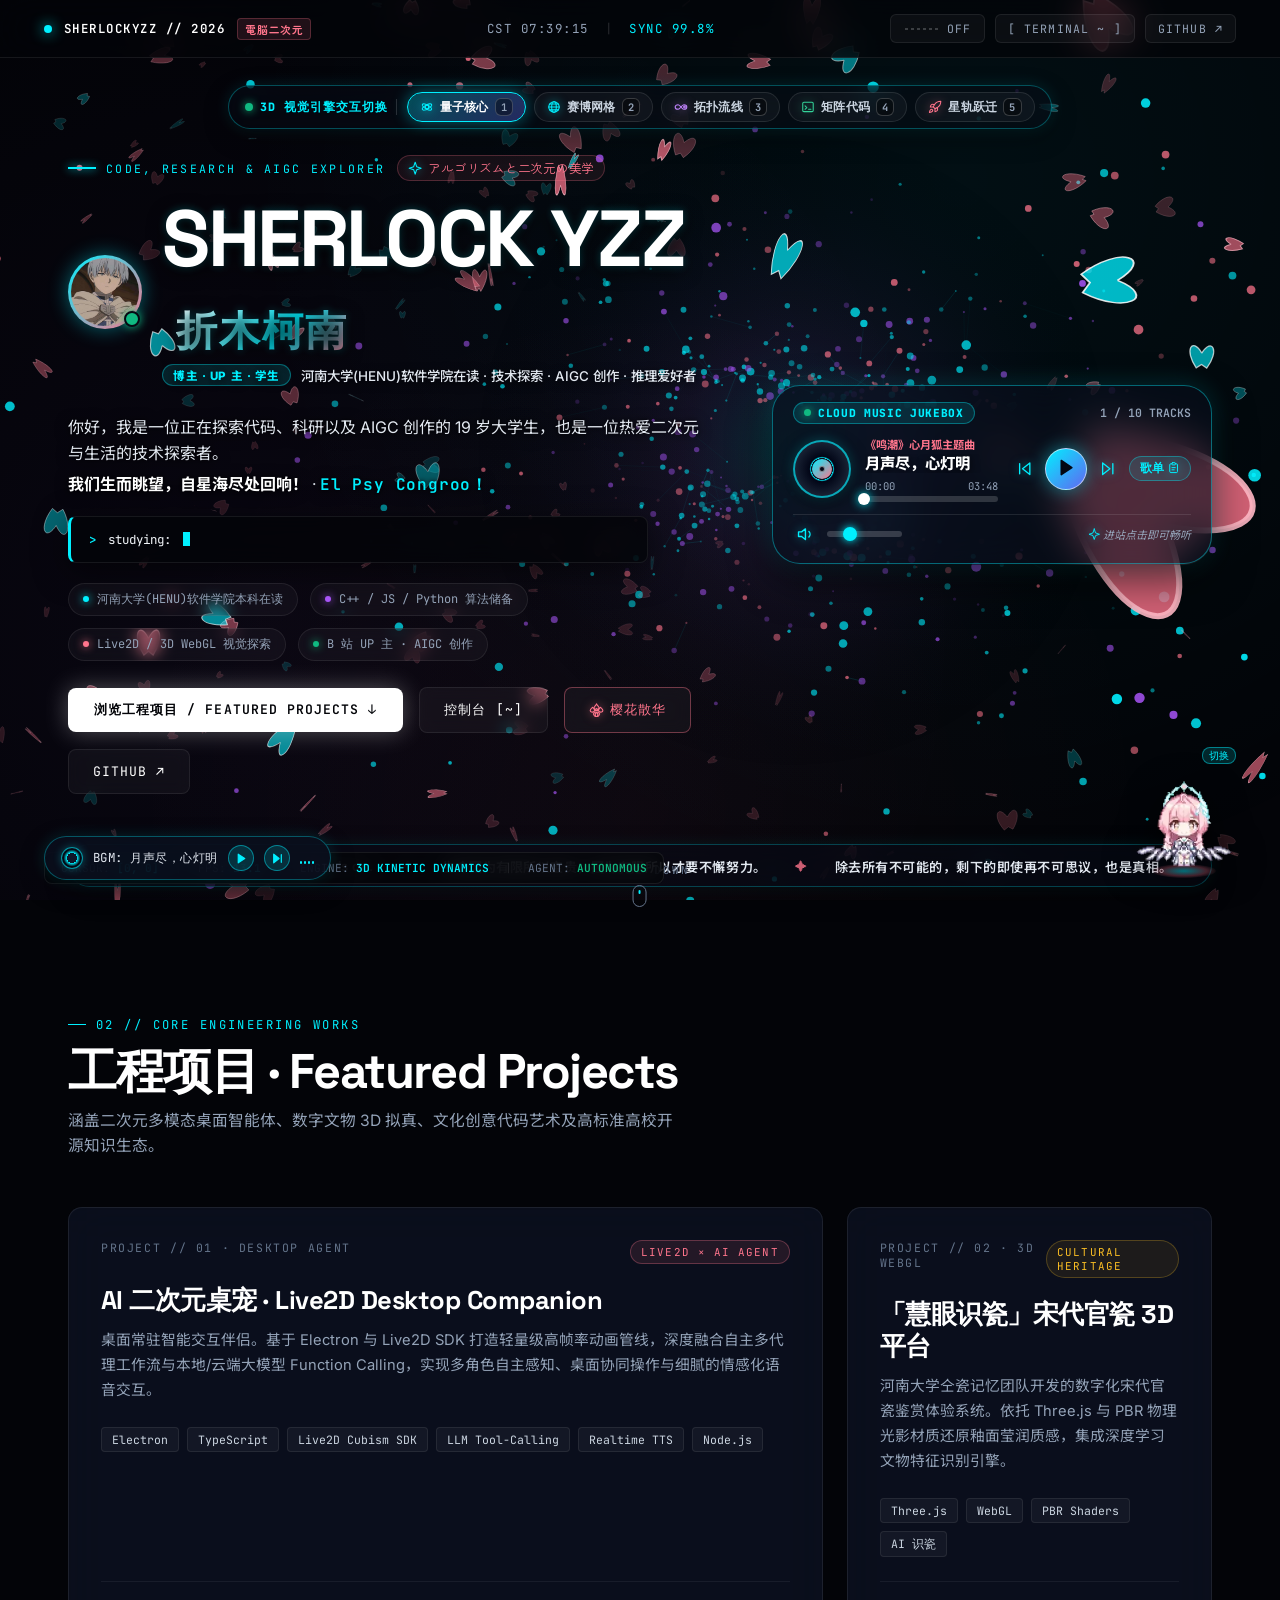
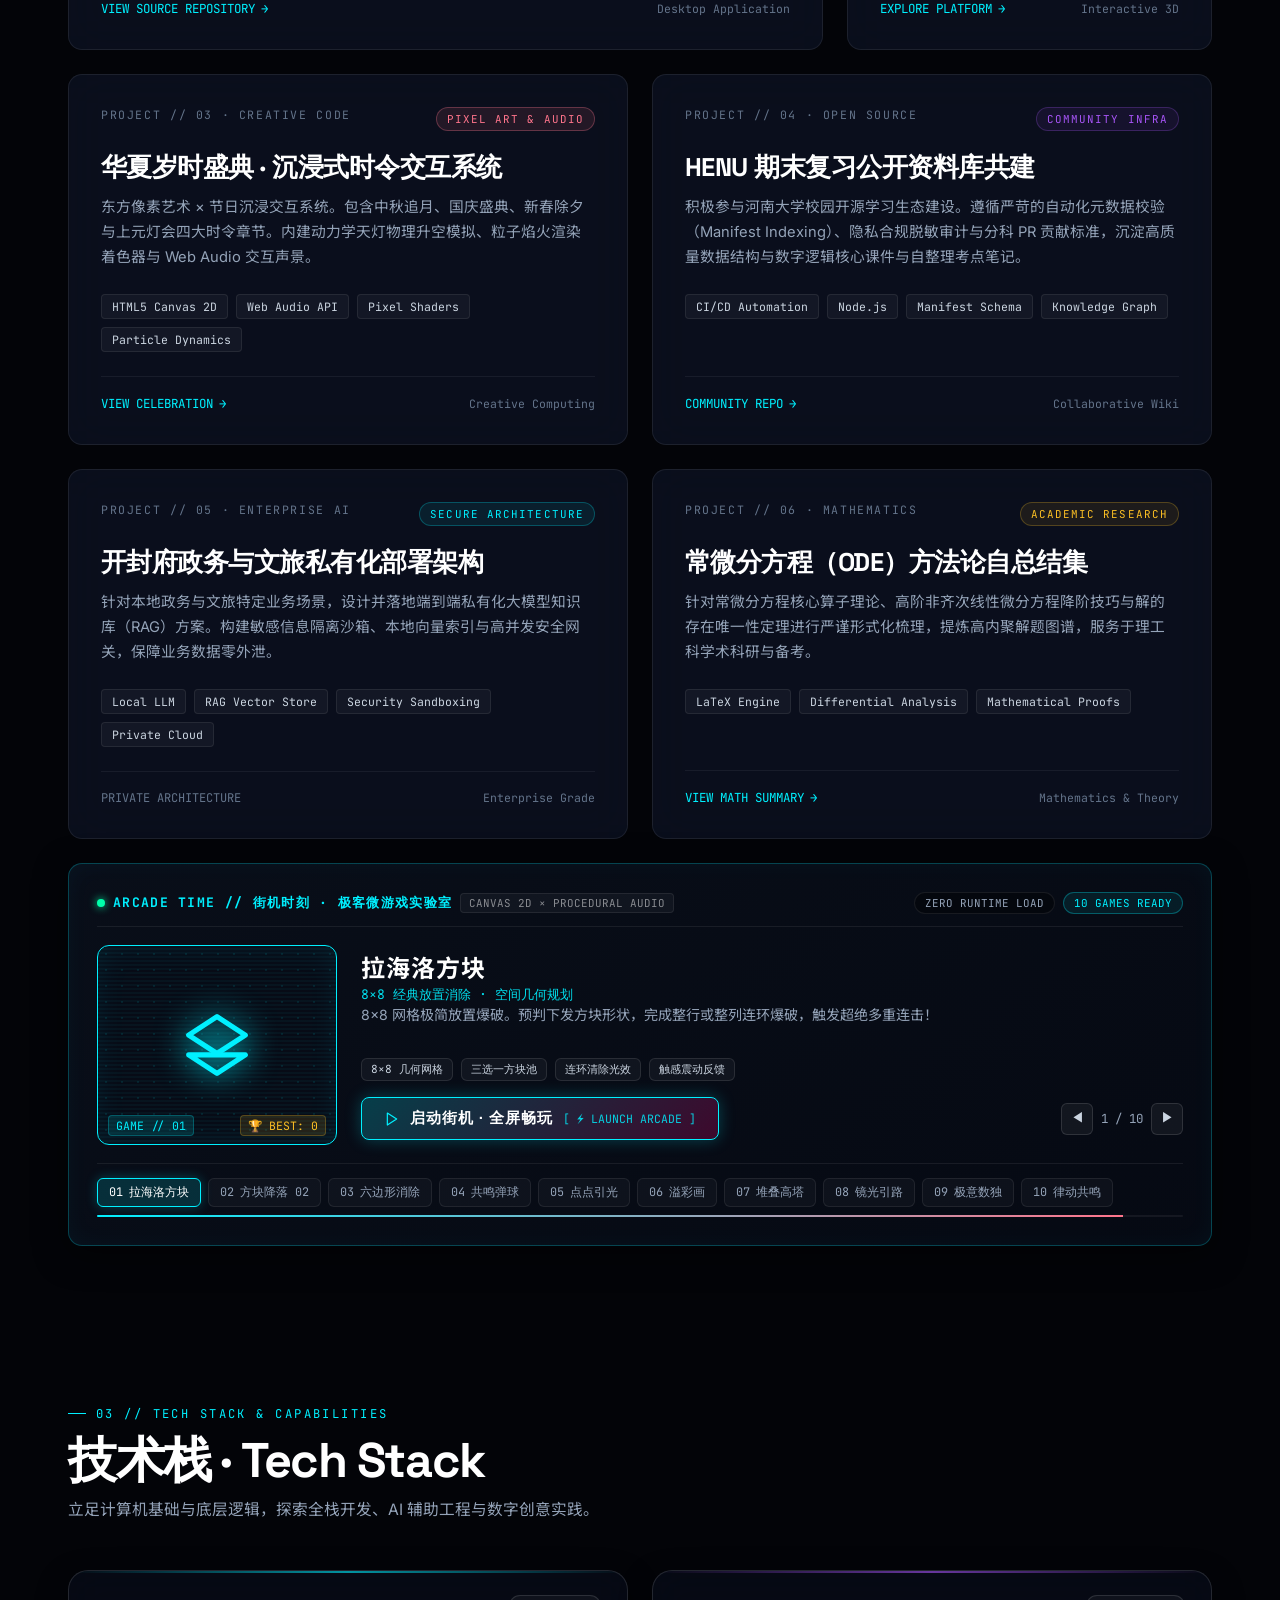
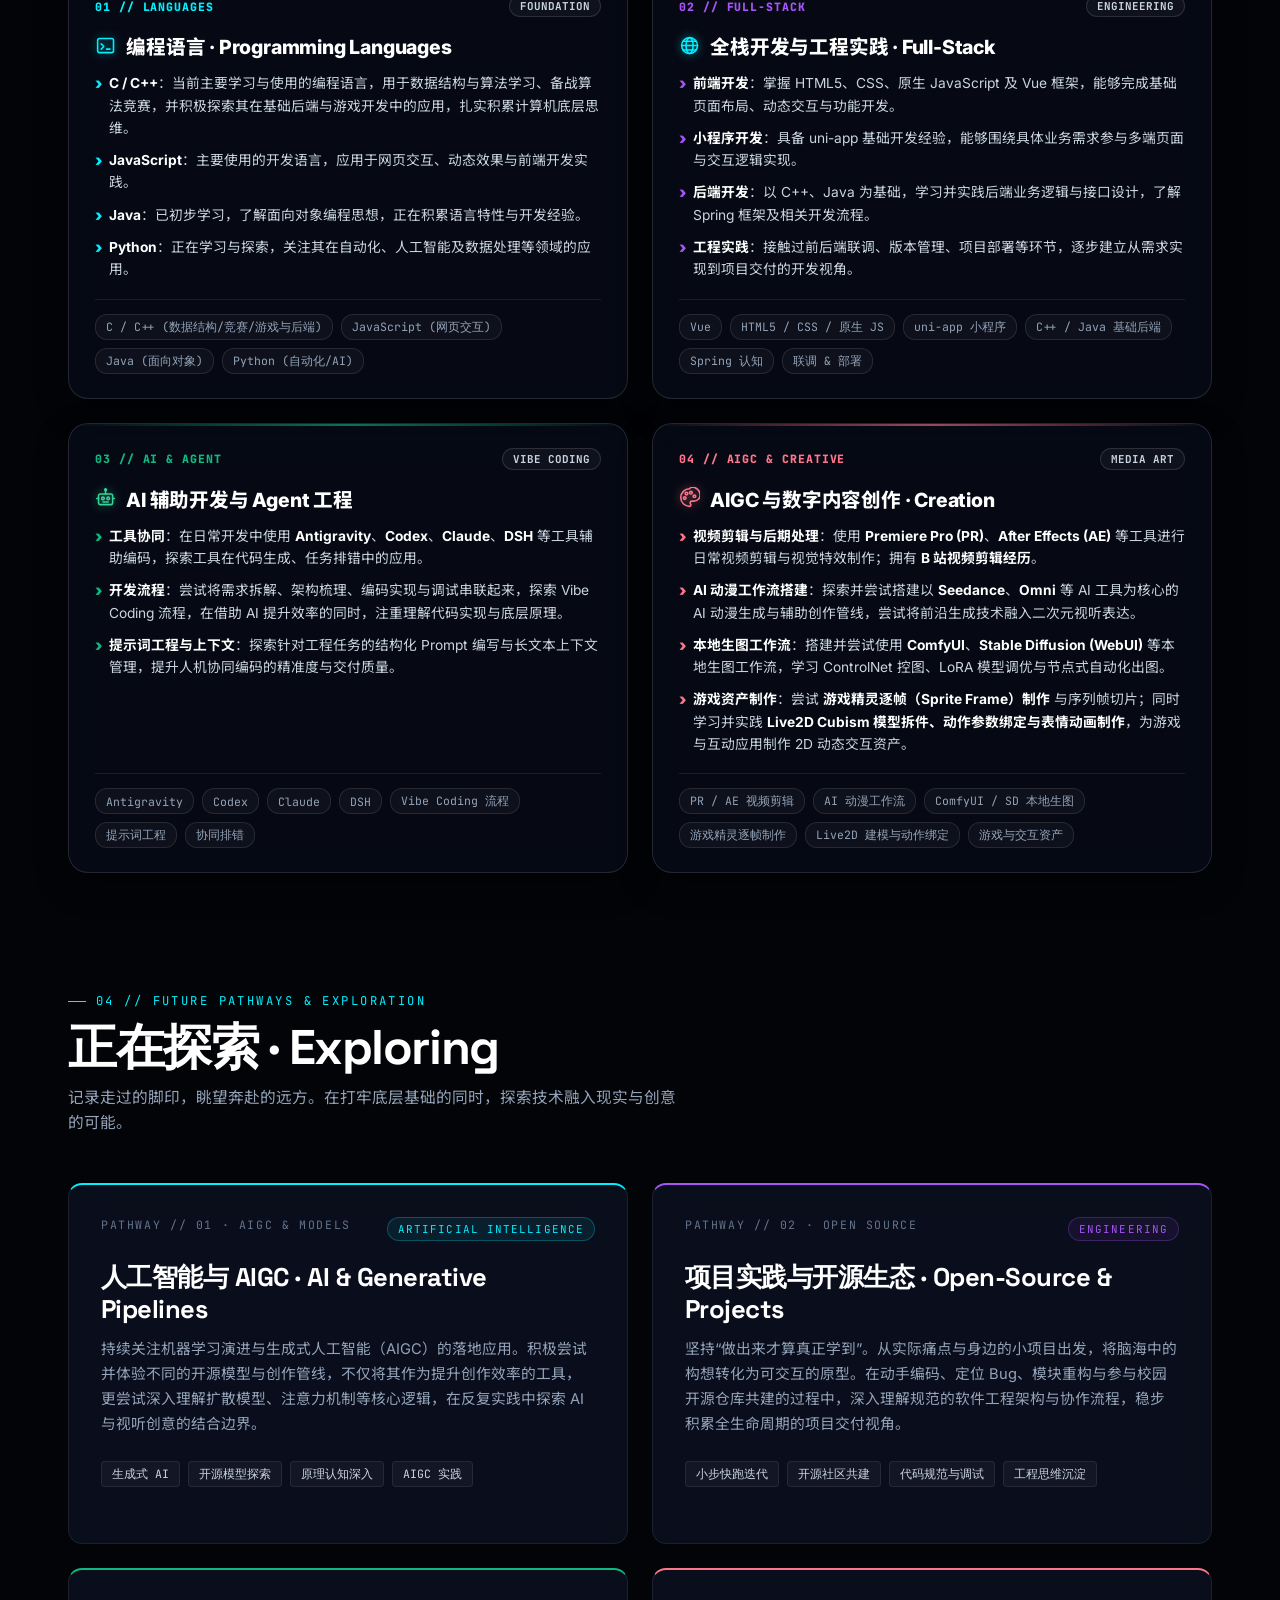
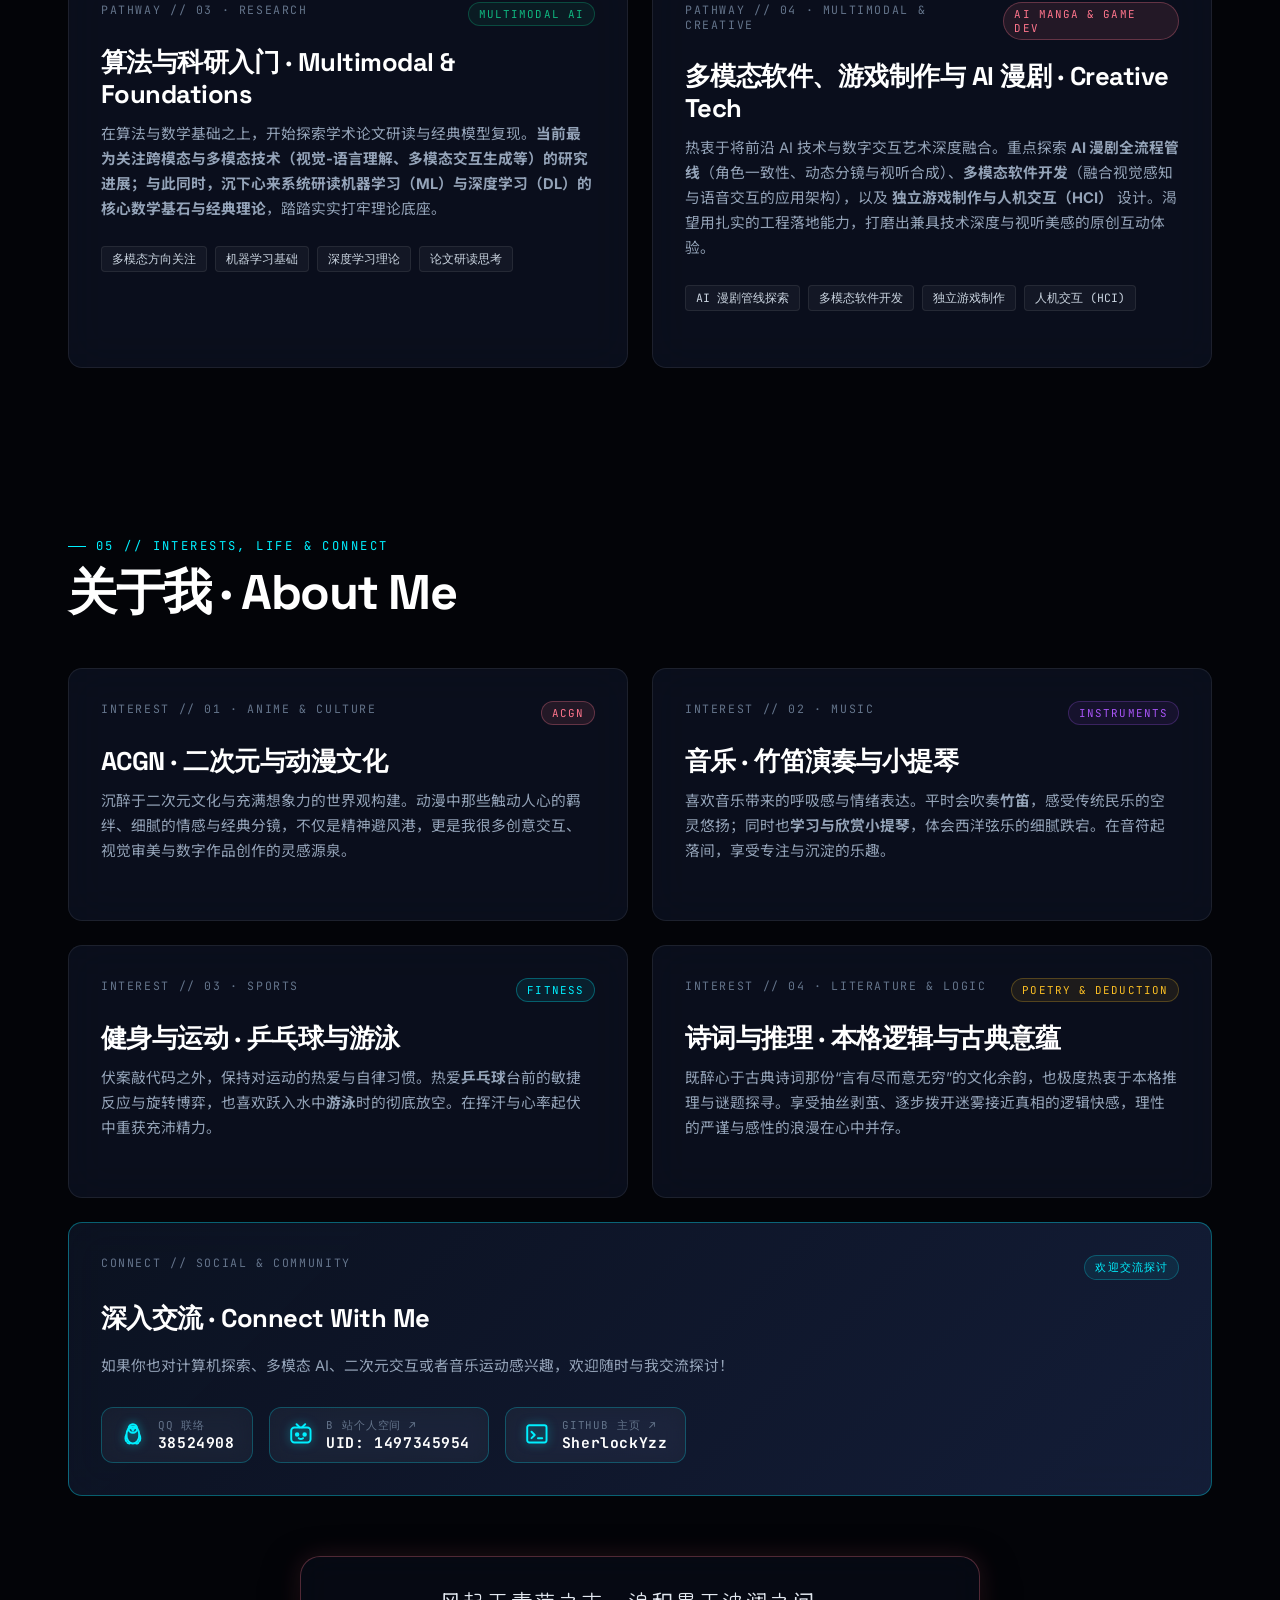
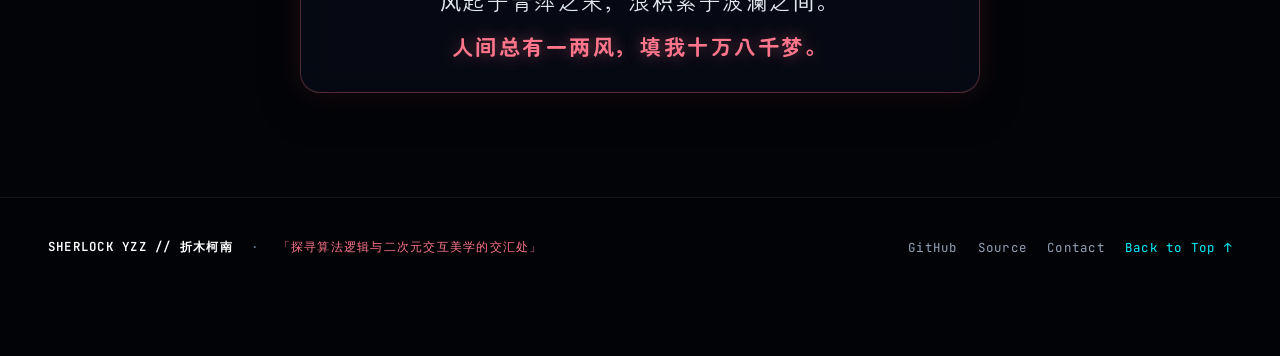
==== commit d439199a: "feat(arcade): upgrade games suite to 10 games - 15 levels chroma, 10 levels optics, add sudoku and e" ====
--- a/index.html
+++ b/index.html
@@ -4082,7 +4082,7 @@
                                 </div>
                                 <div class="arcade-header-right">
                                     <span class="arcade-pill">ZERO RUNTIME LOAD</span>
-                                    <span class="arcade-pill arcade-pill-cyan">8 GAMES READY</span>
+                                    <span class="arcade-pill arcade-pill-cyan">10 GAMES READY</span>
                                 </div>
                             </div>
 
@@ -4125,14 +4125,14 @@
                                         </button>
                                         <div class="arcade-nav-arrows">
                                             <button class="arcade-arrow-btn" id="arcade-prev-btn" title="上一个游戏">◀</button>
-                                            <span class="arcade-nav-counter" id="arcade-nav-counter">1 / 8</span>
+                                            <span class="arcade-nav-counter" id="arcade-nav-counter">1 / 10</span>
                                             <button class="arcade-arrow-btn" id="arcade-next-btn" title="下一个游戏">▶</button>
                                         </div>
                                     </div>
                                 </div>
                             </div>
 
-                            <!-- 底部 8 款游戏快速切换胶囊坞 (带轮播倒计时流光底线) -->
+                            <!-- 底部 10 款游戏快速切换胶囊坞 (带轮播倒计时流光底线) -->
                             <div class="arcade-dock-container">
                                 <div class="arcade-dock-track" id="arcade-dock-track"></div>
                                 <div class="arcade-timer-bar">
@@ -7417,9 +7417,9 @@
                 title: '点点引光',
                 englishTitle: 'Flow Link',
                 subtitle: '流光管道同色连线 · 8 大必解关卡',
-                tags: ['色彩连线', '全盘覆盖', '8大必解关'],
-                desc: '霓虹流光管道连线解谜。将同色端点以不交叉路线一一连通，并使流光管网 100% 覆盖整个棋盘！',
-                features: ['8 大精选关卡', '全盘无死角覆盖', '流光动态传导', '三星通关评级'],
+                tags: ['色彩连线', '全盘覆盖', '三星笔数评级'],
+                desc: '霓虹流光管道连线解谜。将同色端点以不交叉路线一一连通，新增连线笔数统计与三星通关荣誉体系！',
+                features: ['8 大精选关卡', '全盘无死角覆盖', '连线笔数统计', '三星通关评级'],
                 path: 'games/04-点点引光/index.html',
                 color: '#b347ff',
                 iconSvg: '<svg viewBox="0 0 24 24" class="cyber-svg-icon" fill="none" stroke="currentColor" stroke-width="2"><circle cx="6" cy="6" r="3" fill="currentColor"/><circle cx="18" cy="18" r="3" fill="currentColor"/><path d="M6 9 v6 a3 3 0 0 0 3 3 h6"/></svg>'
@@ -7428,10 +7428,10 @@
                 id: 'chroma-paint',
                 title: '溢彩画',
                 englishTitle: 'Chroma Paint',
-                subtitle: 'BFS 拓扑水墨同化 · 步数极限挑战',
-                tags: ['色彩浸染', 'BFS扩展', '步数极限'],
-                desc: '水墨拓扑漫延同化。从左上角基点出发，每次选择目标色相引发涟漪同化，在步数上限内统一全幅画卷。',
-                features: ['BFS 涟漪同化', '10 大数学必过关', '极简色彩盘控制', '单步撤销栈支持'],
+                subtitle: 'BFS 拓扑水墨同化 · 15 大进阶关卡',
+                tags: ['色彩浸染', 'BFS扩展', '15大必解关'],
+                desc: '水墨拓扑漫延同化。全量复刻《鸣潮》黎那汐塔【溢彩画册】大世界探索机制，15 大精微关卡步数博弈。',
+                features: ['BFS 涟漪同化', '15 大数学必过关', '极简色彩盘控制', '单步撤销栈支持'],
                 path: 'games/05-溢彩画/index.html',
                 color: '#ff3366',
                 iconSvg: '<svg viewBox="0 0 24 24" class="cyber-svg-icon" fill="none" stroke="currentColor" stroke-width="2"><path d="M12 2.69l5.66 5.66a8 8 0 1 1-11.31 0z"/><circle cx="12" cy="14" r="3" fill="currentColor"/></svg>'
@@ -7452,13 +7452,37 @@
                 id: 'laser-optics',
                 title: '镜光引路',
                 englishTitle: 'Laser Optics',
-                subtitle: '光学反射与棱镜分光 · 严谨几何解谜',
-                tags: ['激光折射', '棱镜分光', '几何光学'],
-                desc: '光学物理射线解谜。旋转平面反射镜并布置分光棱镜，引导折射激光穿透障碍，逐一点亮所有能源接收器！',
-                features: ['严格几何反射', '分光棱镜分离', '8 大数学唯一解', '激光充能特效'],
+                subtitle: '光学反射与棱镜分光 · 10 大乘霄山解谜',
+                tags: ['激光折射', '棱镜分光', '10大乘霄关'],
+                desc: '光学物理射线解谜。旋转平面反射镜并布置分光棱镜，引导折射激光穿透障碍，全套 10 大乘霄山沉浸光路解密！',
+                features: ['严格几何反射', '分光棱镜分离', '10 大数学唯一解', '激光充能特效'],
                 path: 'games/07-镜光引路/index.html',
                 color: '#ffcc00',
                 iconSvg: '<svg viewBox="0 0 24 24" class="cyber-svg-icon" fill="none" stroke="currentColor" stroke-width="2"><polygon points="12 3 2 21 22 21 12 3"/><line x1="2" y1="12" x2="22" y2="12" stroke-dasharray="2,2"/></svg>'
+            },
+            {
+                id: 'sudoku',
+                title: '极意数独',
+                englishTitle: 'Sudoku',
+                subtitle: '9×9 纯粹数理演绎 · 4 大难度梯度',
+                tags: ['数理逻辑', '四阶难度', '笔记演算'],
+                desc: '9×9 纯正逻辑数独解谜。支持简单/普通/困难/专家 4 级难度题库、候选数草稿笔记、即时冲突高亮与单步撤销。',
+                features: ['9×9 纯逻辑题库', '4 级难度阶梯', '草稿笔记模式', '冲突智能检测'],
+                path: 'games/08-数独/index.html',
+                color: '#38bdf8',
+                iconSvg: '<svg viewBox="0 0 24 24" class="cyber-svg-icon" fill="none" stroke="currentColor" stroke-width="2"><rect x="3" y="3" width="18" height="18" rx="2"/><line x1="9" y1="3" x2="9" y2="21"/><line x1="15" y1="3" x2="15" y2="21"/><line x1="3" y1="9" x2="21" y2="9"/><line x1="3" y1="15" x2="21" y2="15"/><circle cx="6" cy="6" r="1.5" fill="currentColor"/><circle cx="12" cy="12" r="1.5" fill="currentColor"/><circle cx="18" cy="18" r="1.5" fill="currentColor"/></svg>'
+            },
+            {
+                id: 'echo-beats',
+                title: '律动共鸣',
+                englishTitle: 'Echo Beats',
+                subtitle: '4 轨下落式节奏音游 · 真实专属原声',
+                tags: ['节奏音游', '原声音轨', '双模打击'],
+                desc: '4 轨极速下落式节奏打击。内置《纸飞机》《碎花》《春拟き》《月声尽，心灯明》4 首高品质原声乐曲，毫秒级卡点判定！',
+                features: ['4 首精选原声乐曲', '毫秒级打击判定', '触控/键盘双模', '实时频域动效'],
+                path: 'games/09-律动共鸣/index.html',
+                color: '#ec4899',
+                iconSvg: '<svg viewBox="0 0 24 24" class="cyber-svg-icon" fill="none" stroke="currentColor" stroke-width="2"><path d="M9 18V5l12-2v13"/><circle cx="6" cy="18" r="3" fill="currentColor"/><circle cx="18" cy="16" r="3" fill="currentColor"/><path d="M12 9l6-1"/></svg>'
             }
         ];
 
@@ -7524,7 +7548,8 @@
                 ARCADE_GAMES.forEach((g, idx) => {
                     const btn = document.createElement('button');
                     btn.className = 'arcade-dock-pill' + (idx === 0 ? ' active' : '');
-                    btn.innerHTML = '<span>0' + (idx + 1) + '</span> <span>' + g.title + '</span>';
+                    const numStr = (idx + 1 < 10 ? '0' : '') + (idx + 1);
+                    btn.innerHTML = '<span>' + numStr + '</span> <span>' + g.title + '</span>';
                     btn.addEventListener('click', () => {
                         this.switchGame(idx);
                         this.resetCarouselTimer();
@@ -7579,7 +7604,7 @@
                 if (this.cardTitle) this.cardTitle.textContent = game.title;
                 if (this.cardSubtitle) this.cardSubtitle.textContent = game.subtitle;
                 if (this.cardDesc) this.cardDesc.textContent = game.desc;
-                if (this.cardIdBadge) this.cardIdBadge.textContent = 'GAME // 0' + (this.currentIndex + 1);
+                if (this.cardIdBadge) this.cardIdBadge.textContent = 'GAME // ' + (this.currentIndex + 1 < 10 ? '0' : '') + (this.currentIndex + 1);
                 if (this.navCounter) this.navCounter.textContent = (this.currentIndex + 1) + ' / ' + ARCADE_GAMES.length;
 
                 const best = this.getHighScore(game.id);
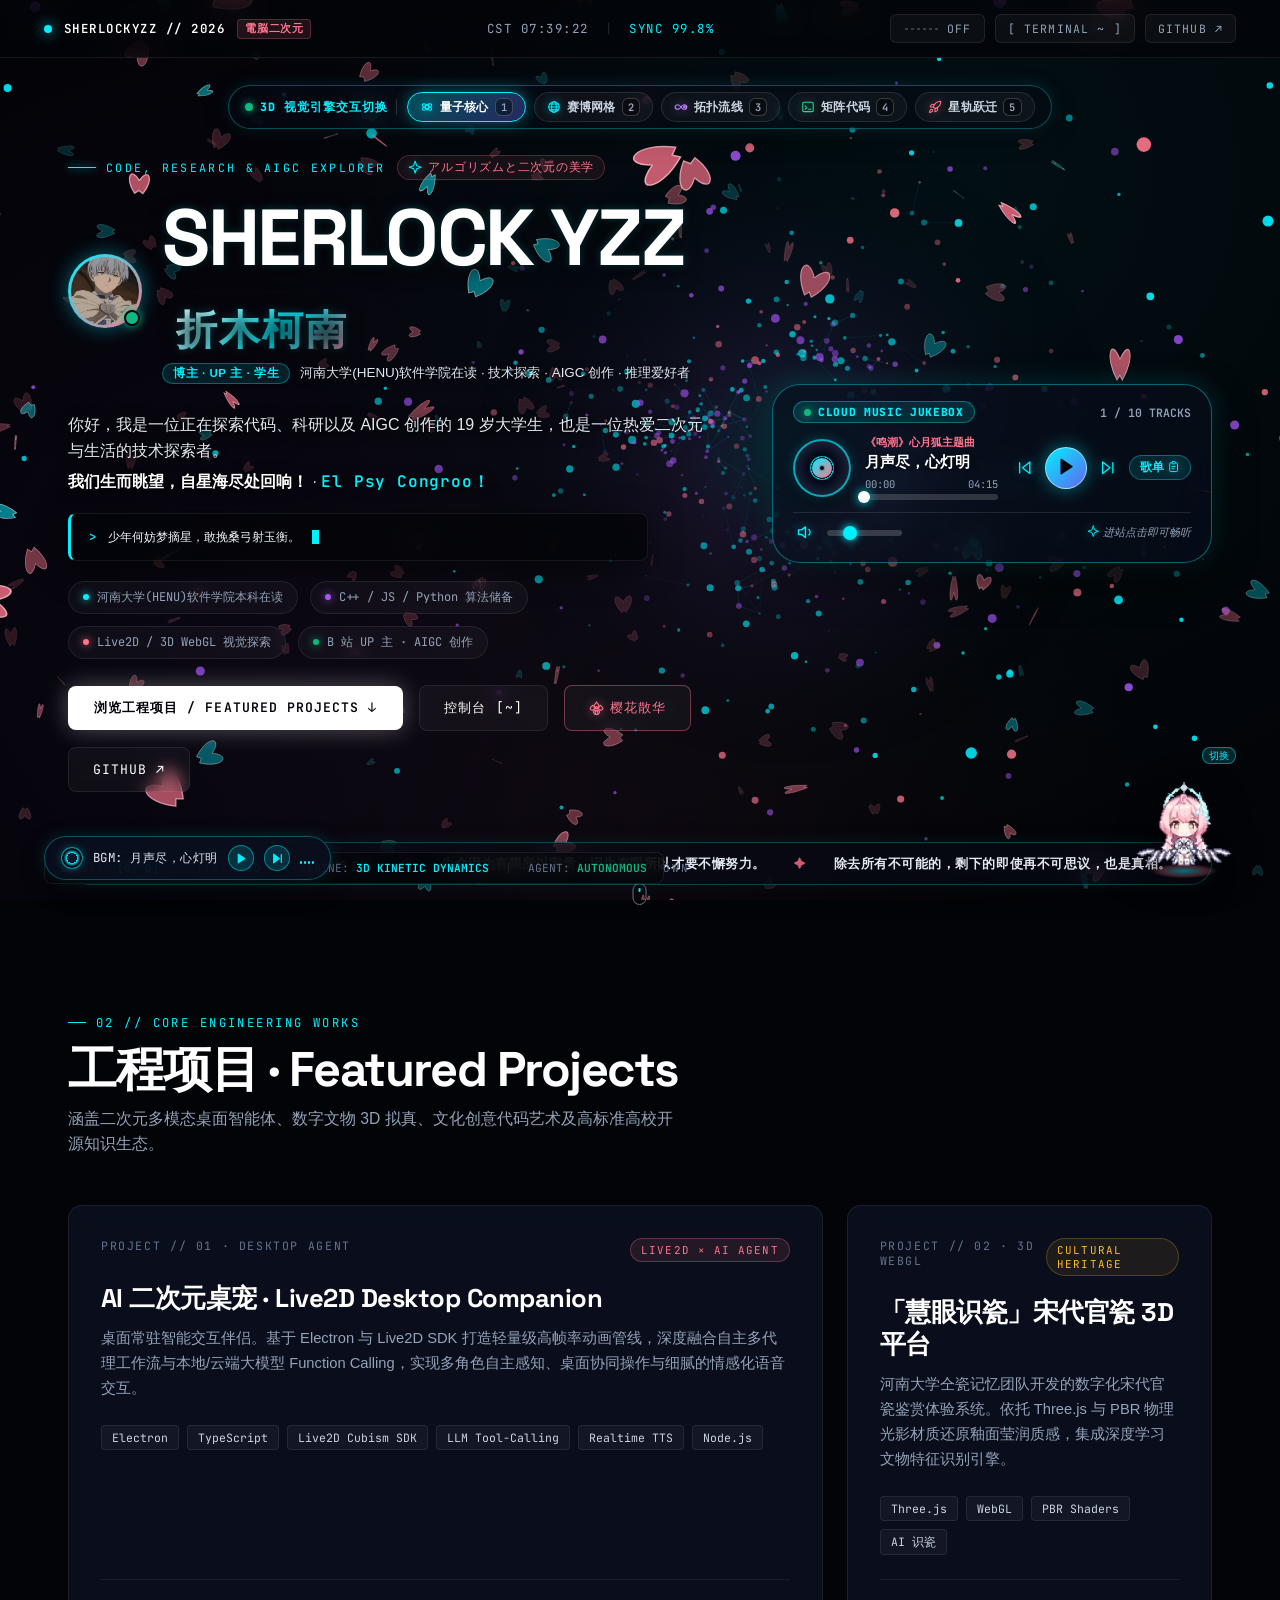
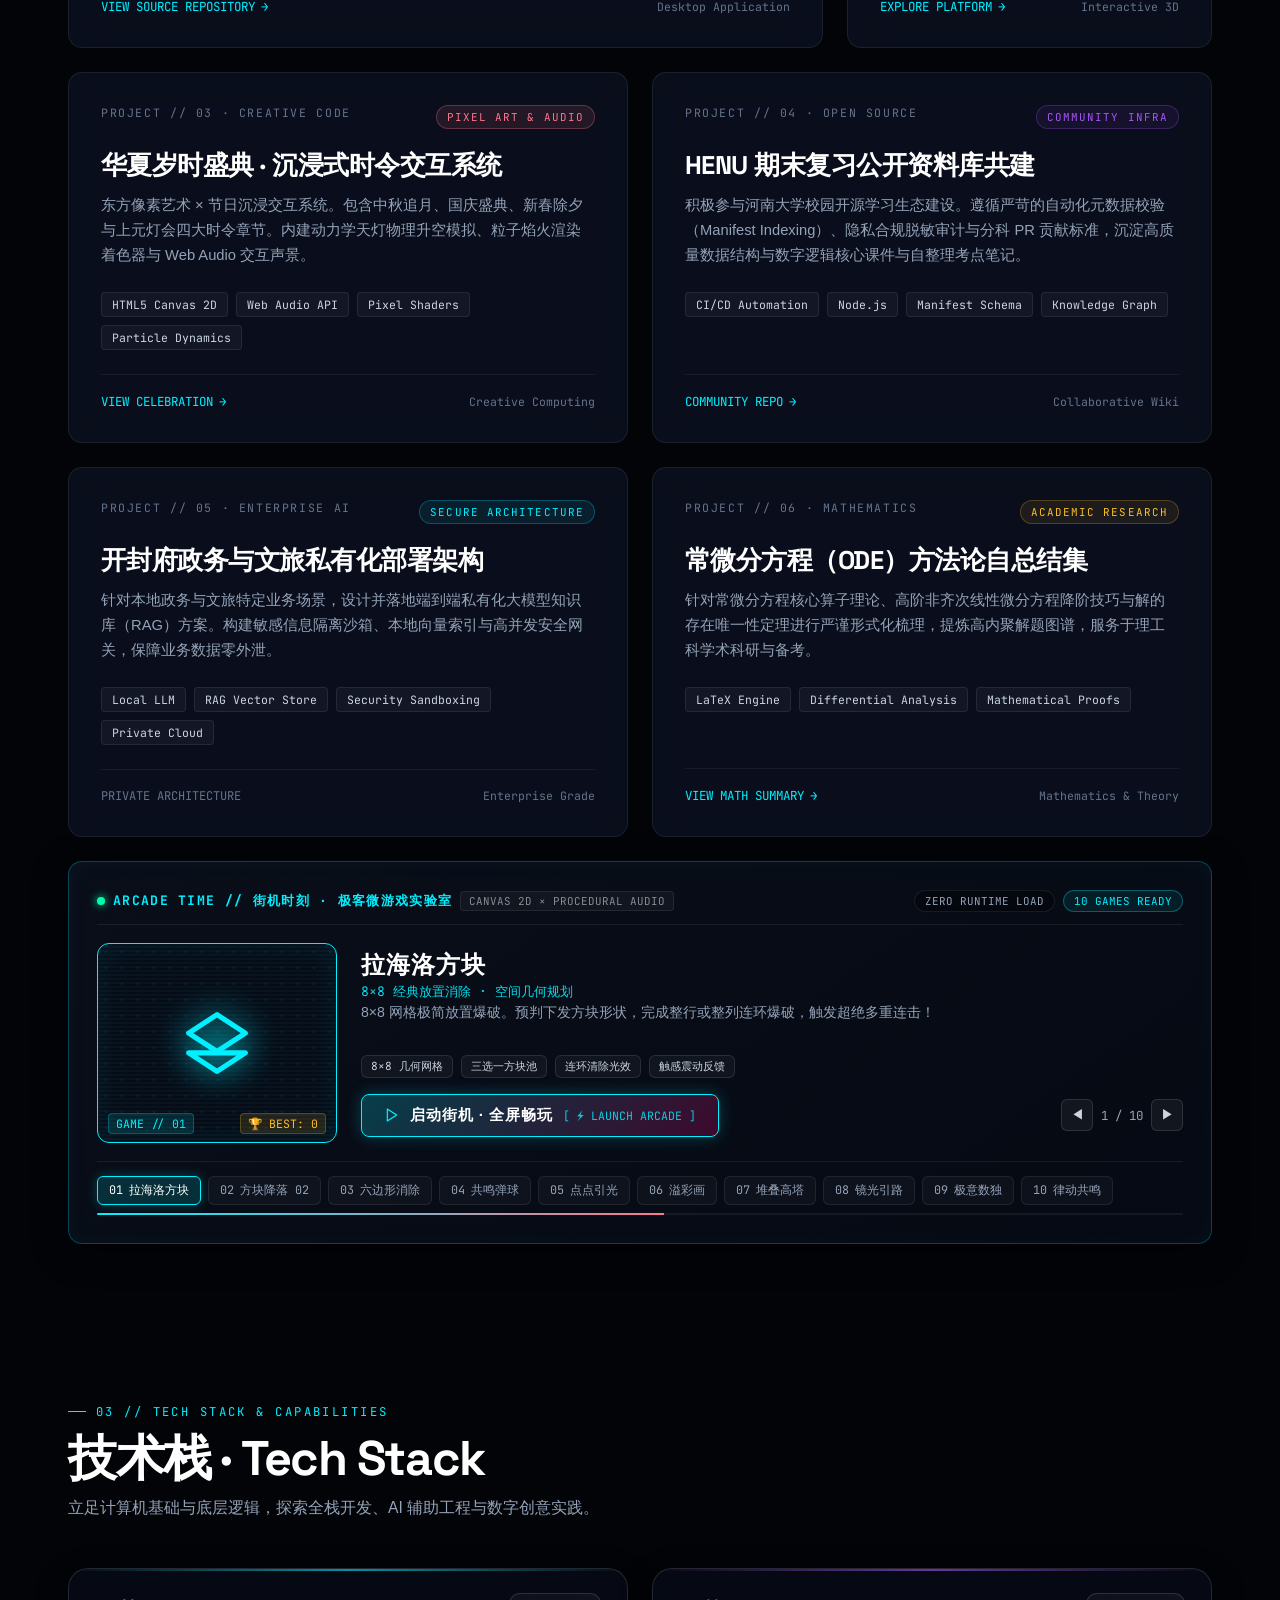
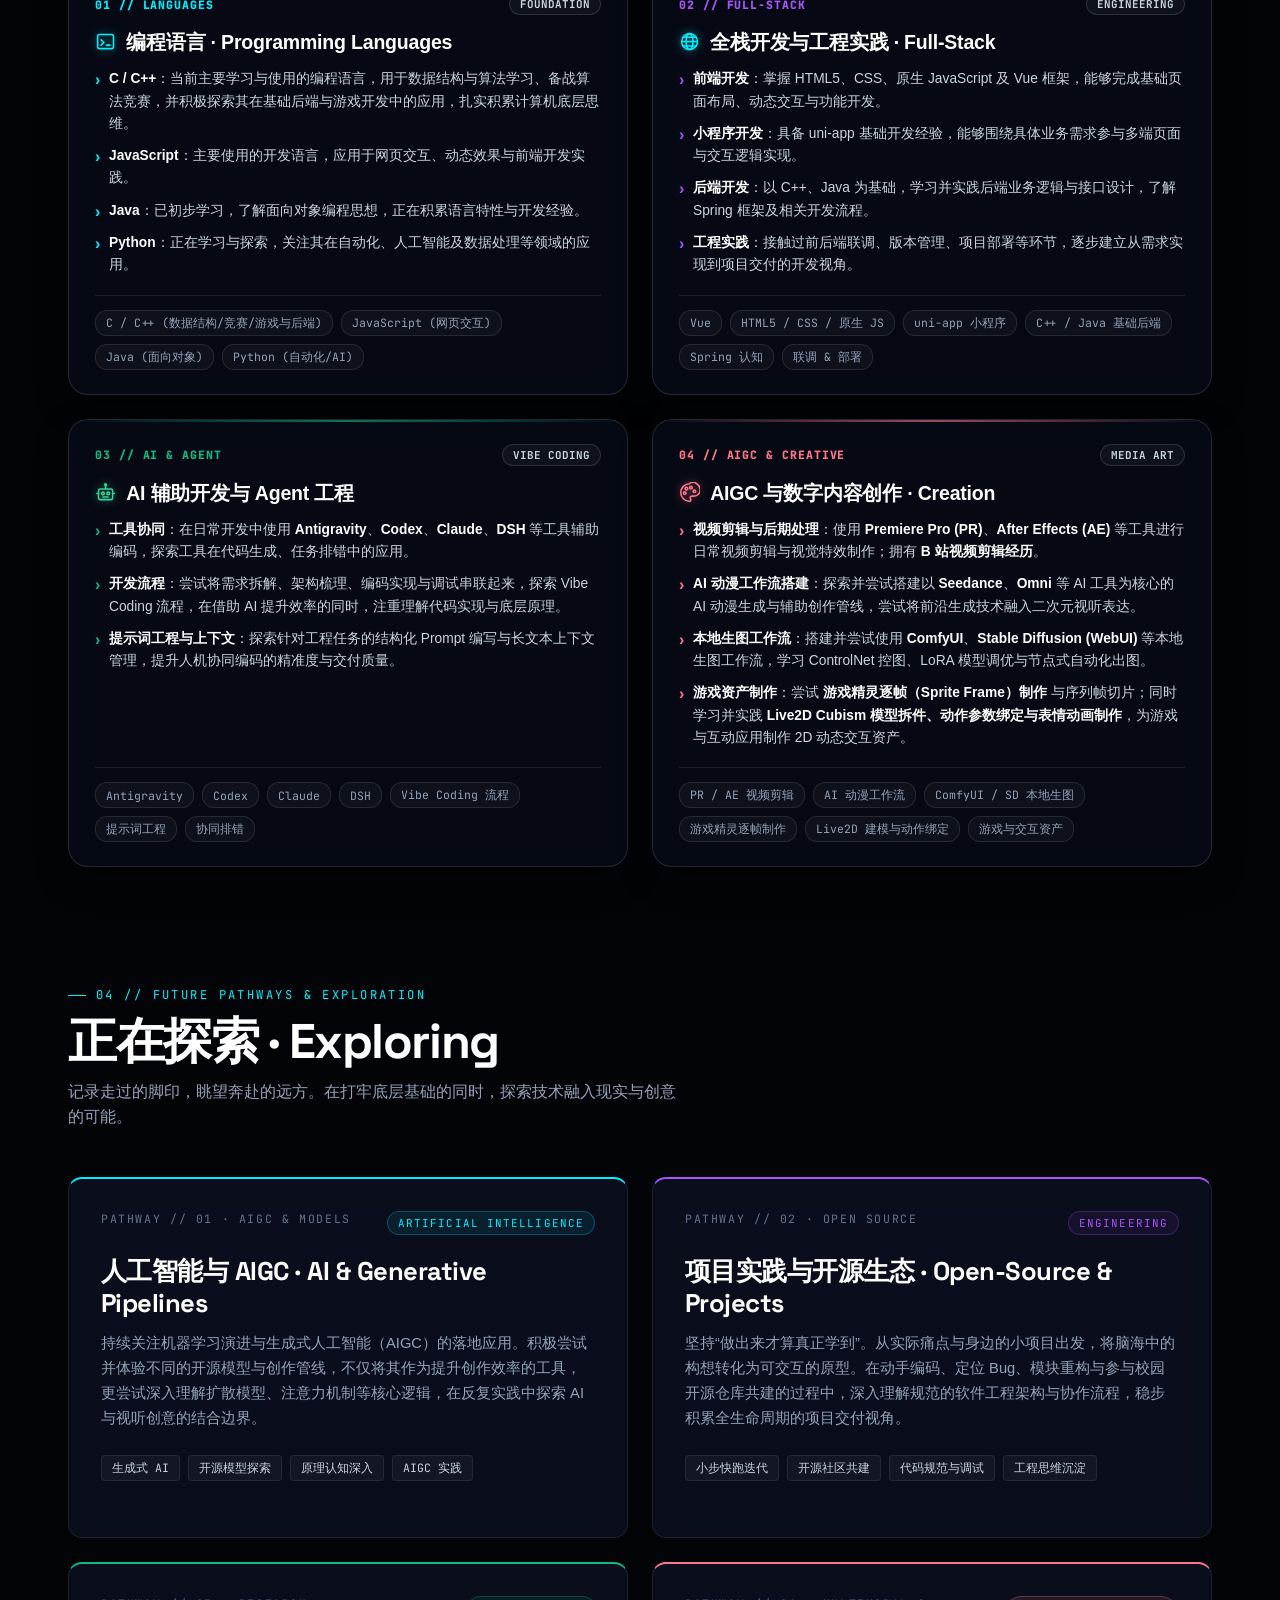
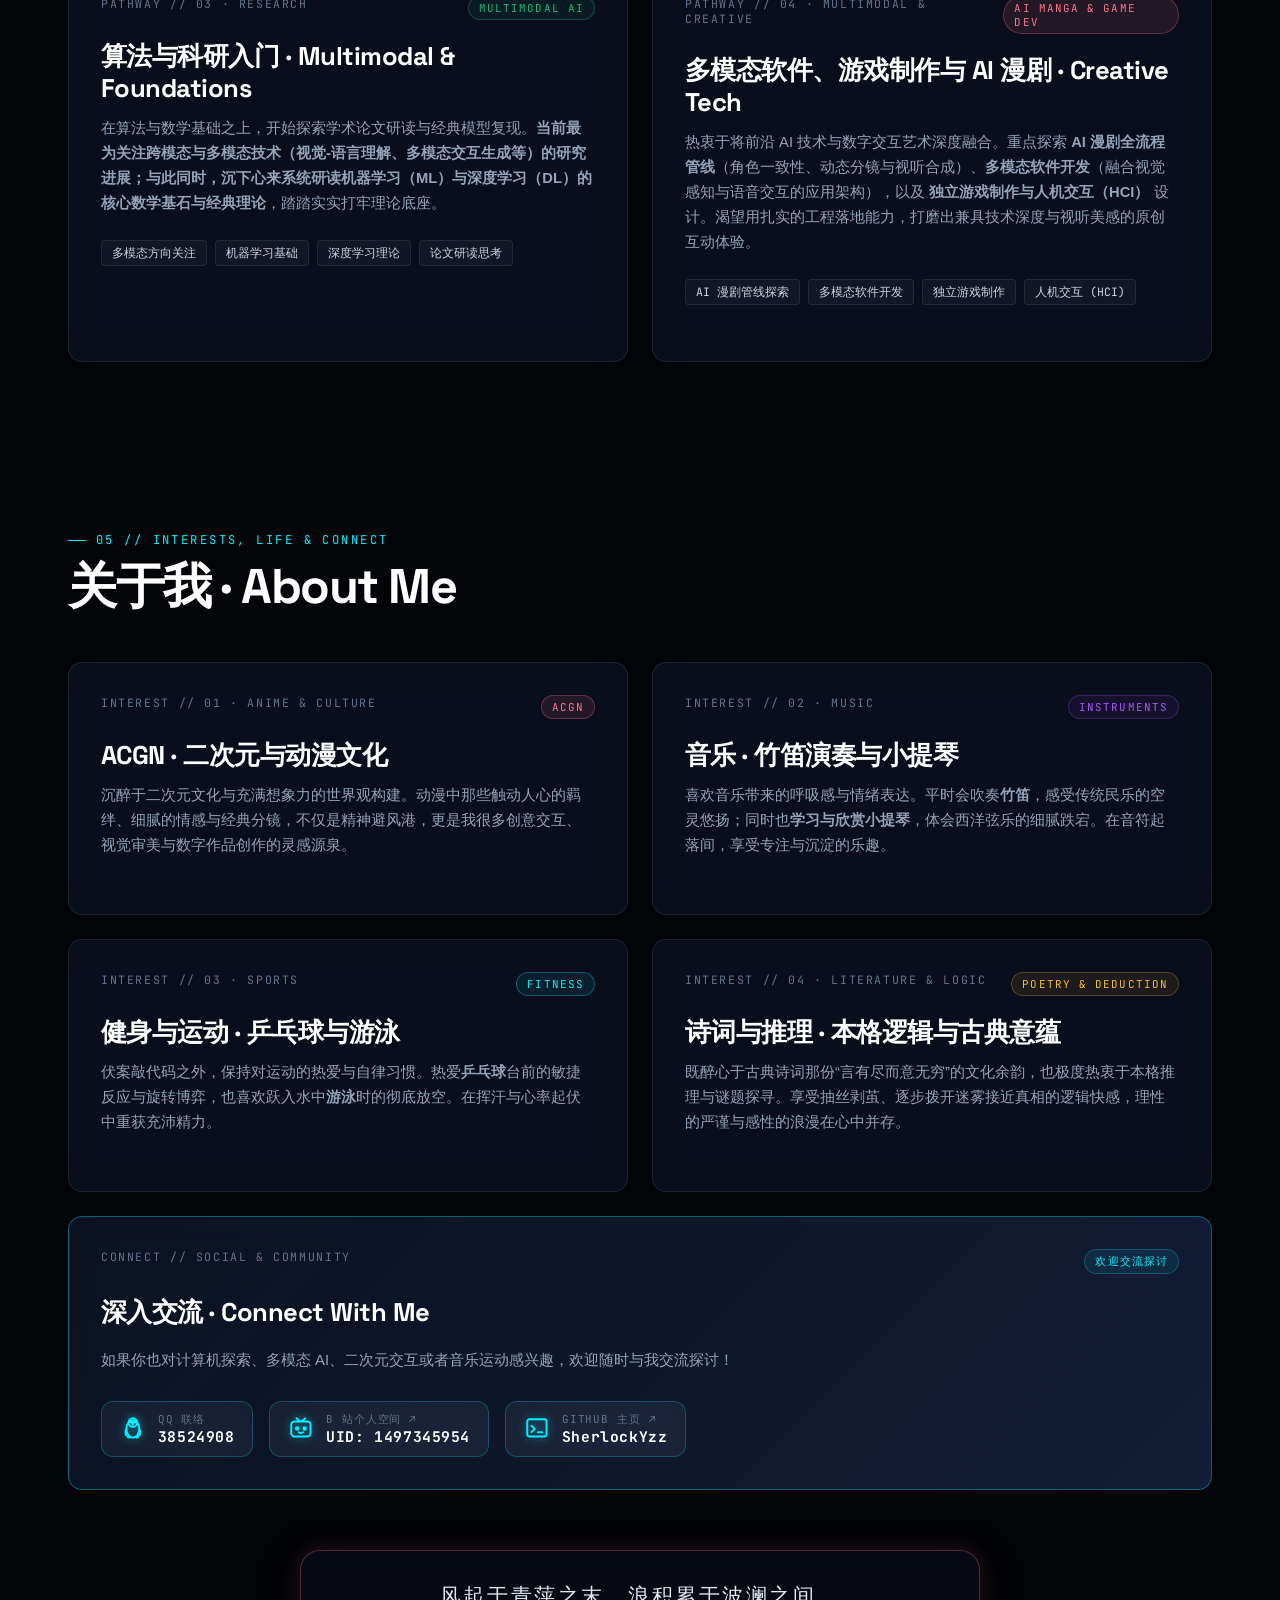
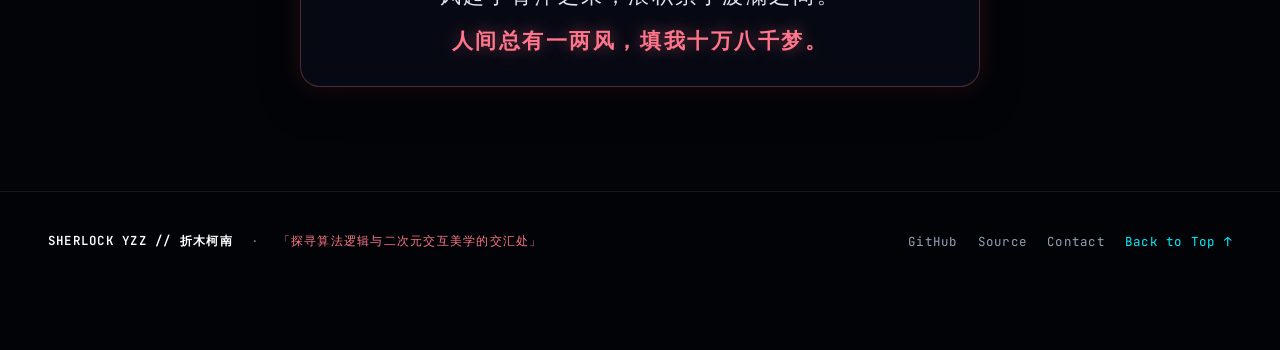
==== commit 967a1db6: "fix(speed&audio): eliminate 50 font network stalls, restore native audio streaming, and implement re" ====
--- a/index.html
+++ b/index.html
@@ -28,10 +28,10 @@
     <meta name="twitter:image" content="https://sherlockyzz.github.io/avatar.png">
     <link rel="icon" type="image/svg+xml" href="data:image/svg+xml,<svg xmlns='http://www.w3.org/2000/svg' viewBox='0 0 24 24' fill='none' stroke='%2300f0ff' stroke-width='2' stroke-linecap='round' stroke-linejoin='round'><polygon points='12 2 2 7 12 12 22 7 12 2'/><polyline points='2 17 12 22 22 17'/><polyline points='2 12 12 17 22 12'/></svg>">
 
-    <!-- Google Fonts 纯美学字体栈 -->
+    <!-- Google Fonts 纯美学极速字体栈 (仅保留西文微量字形，CJK 采用原生高刷系统字体，零网络阻塞) -->
     <link rel="preconnect" href="https://fonts.googleapis.com">
     <link rel="preconnect" href="https://fonts.gstatic.com" crossorigin>
-    <link href="https://fonts.googleapis.com/css2?family=Inter:wght@300;400;500;600;700&family=JetBrains+Mono:wght@300;400;500;600;700&family=Noto+Sans+SC:wght@300;400;500;700;900&family=Space+Grotesk:wght@500;600;700;800&family=Zen+Maru+Gothic:wght@500;700&display=swap" rel="stylesheet">
+    <link href="https://fonts.googleapis.com/css2?family=JetBrains+Mono:wght@400;600;700&family=Space+Grotesk:wght@600;700;800&display=swap" rel="stylesheet">
 
     <style>
         :root {
@@ -57,8 +57,8 @@
 
             --font-display: 'Space Grotesk', -apple-system, sans-serif;
             --font-mono: 'JetBrains Mono', 'Consolas', monospace;
-            --font-sans: 'Inter', 'Noto Sans SC', -apple-system, sans-serif;
-            --font-anime: 'Zen Maru Gothic', 'Noto Sans SC', sans-serif;
+            --font-sans: -apple-system, BlinkMacSystemFont, "Segoe UI", Roboto, "PingFang SC", "Hiragino Sans GB", "Microsoft YaHei", sans-serif;
+            --font-anime: -apple-system, BlinkMacSystemFont, "Segoe UI", Roboto, "PingFang SC", "Hiragino Sans GB", "Microsoft YaHei", sans-serif;
         }
 
         * {
@@ -3683,8 +3683,8 @@
             <!-- 10 首曲目抽屉列表 -->
             <div class="music-playlist-drawer" id="music-playlist-drawer"></div>
         </div>
-        <!-- 核心音频元素 (preload="none" 零首屏网络占用，用户交互时按需挂载并秒播) -->
-        <audio id="global-bgm-audio" preload="none" playsinline webkit-playsinline></audio>
+        <!-- 核心音频元素 (preload="metadata" 仅拉取32KB头部信息就绪，零网络占用，点击即刻秒播) -->
+        <audio id="global-bgm-audio" src="audio/track_01.mp3" preload="metadata" playsinline webkit-playsinline></audio>
     </div>
 
     <!-- 页面内容层 -->
@@ -6951,23 +6951,7 @@
             renderPlaylists();
         }
 
-        // ================= 智能音频内存缓冲池 (彻底根除跨国 CDN 范围请求连接熔断与卡顿) =================
-        const audioBlobCache = new Map();
-
-        async function prefetchTrackBlob(index) {
-            const track = bgmPlaylist[index];
-            if (!track || audioBlobCache.has(track.src)) return;
-            try {
-                const res = await fetch(track.src);
-                if (res.ok) {
-                    const blob = await res.blob();
-                    const blobUrl = URL.createObjectURL(blob);
-                    audioBlobCache.set(track.src, blobUrl);
-                }
-            } catch(e) {}
-        }
-
-        // 核心播放调度器 (规范 HTML5 Audio 手势起播，绝无虚假播放状态卡顿)
+        // ================= 原生流式音频调度器 (规范 HTML5 Audio 手势起播，零卡顿零带宽浪费) =================
         function safeExecutePlay() {
             if (!bgmAudio) return;
             if (audioCtx && audioCtx.state === 'suspended') {
@@ -6989,7 +6973,7 @@
             }
         }
 
-        // 载入并播放曲目 (优先从内存 Blob 秒级启动，无网络颠簸)
+        // 载入并播放曲目 (原生 206 Partial Content 流式播放，0ms 瞬时响应)
         function loadAndPlay(index, autoPlay = true) {
             bgmIndex = (index + bgmPlaylist.length) % bgmPlaylist.length;
             const track = bgmPlaylist[bgmIndex];
@@ -6998,17 +6982,7 @@
             isChangingTrack = true;
             try { bgmAudio.pause(); } catch(e) {}
 
-            // 优先挂载内存 Blob URL，若尚未缓存完成则使用静态路径并立即启动后台全速拉取
-            if (audioBlobCache.has(track.src)) {
-                bgmAudio.src = audioBlobCache.get(track.src);
-            } else {
-                bgmAudio.src = track.src;
-                prefetchTrackBlob(bgmIndex);
-            }
-
-            // 预加载队列下一首曲目，确保连续切歌 100% 丝滑
-            const nextIdx = (bgmIndex + 1) % bgmPlaylist.length;
-            setTimeout(() => prefetchTrackBlob(nextIdx), 1500);
+            bgmAudio.src = track.src;
 
             // 立即重置视觉进度与时间显示，给用户即刻响应反馈
             if (!isDraggingSeek) {
@@ -7028,7 +7002,7 @@
             setTimeout(() => { isChangingTrack = false; }, 300);
         }
 
-        // 默认初始化装载第 1 首曲目信息 (只同步纯静态 UI，严禁在此阶段抢载音频资源或触发自动播放)
+        // 默认初始化装载第 1 首曲目信息 (只同步纯静态 UI)
         syncMusicUI();
 
         // 播放/暂停总控 (精准响应，真实感知音频状态)
@@ -7635,6 +7609,20 @@
                         else p.classList.remove('active');
                     });
                 }
+
+                // 智能预热：静默预载当前选中街机资源，确保点击启动时 0ms 瞬间直出
+                this.prefetchGame(game.path);
+            }
+
+            prefetchGame(path) {
+                if (!path) return;
+                if (!this.prefetchedSet) this.prefetchedSet = new Set();
+                if (this.prefetchedSet.has(path)) return;
+                this.prefetchedSet.add(path);
+                const link = document.createElement('link');
+                link.rel = 'prefetch';
+                link.href = path;
+                document.head.appendChild(link);
             }
 
             startAutoCarousel() {
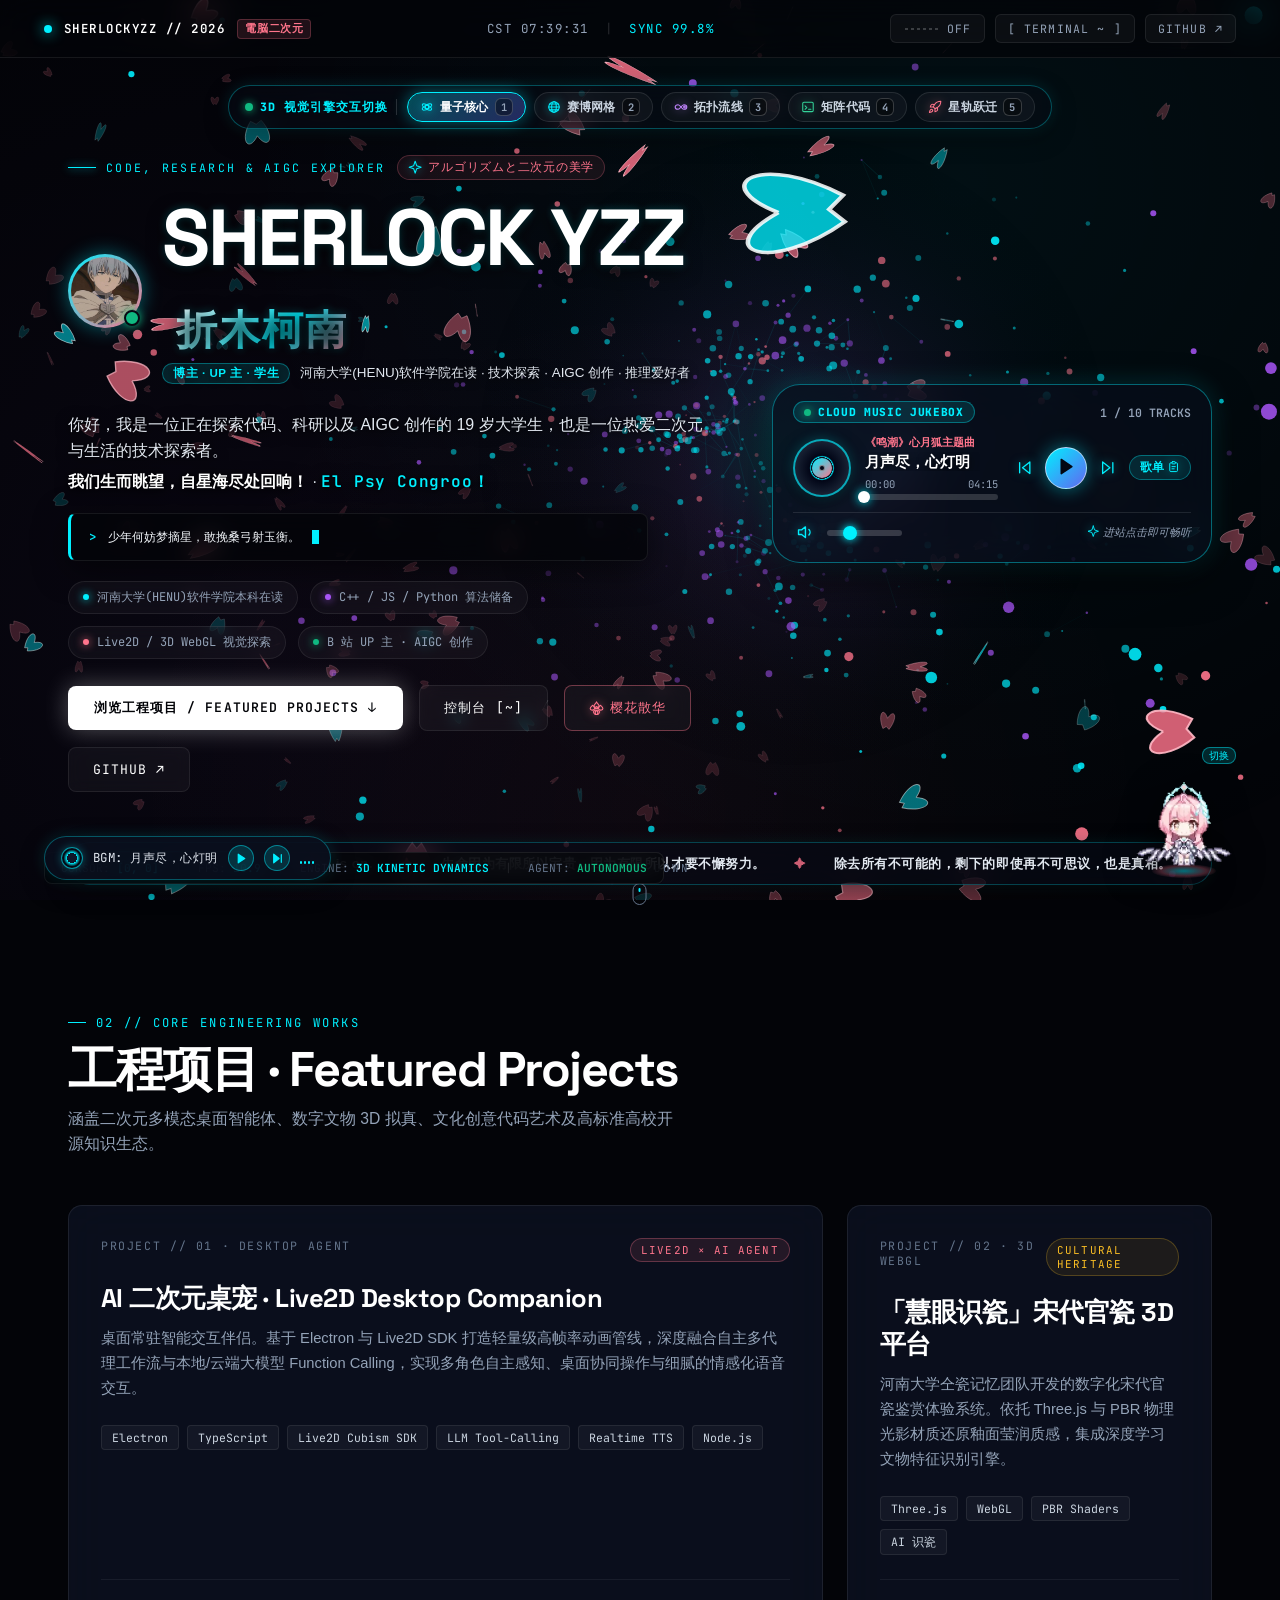
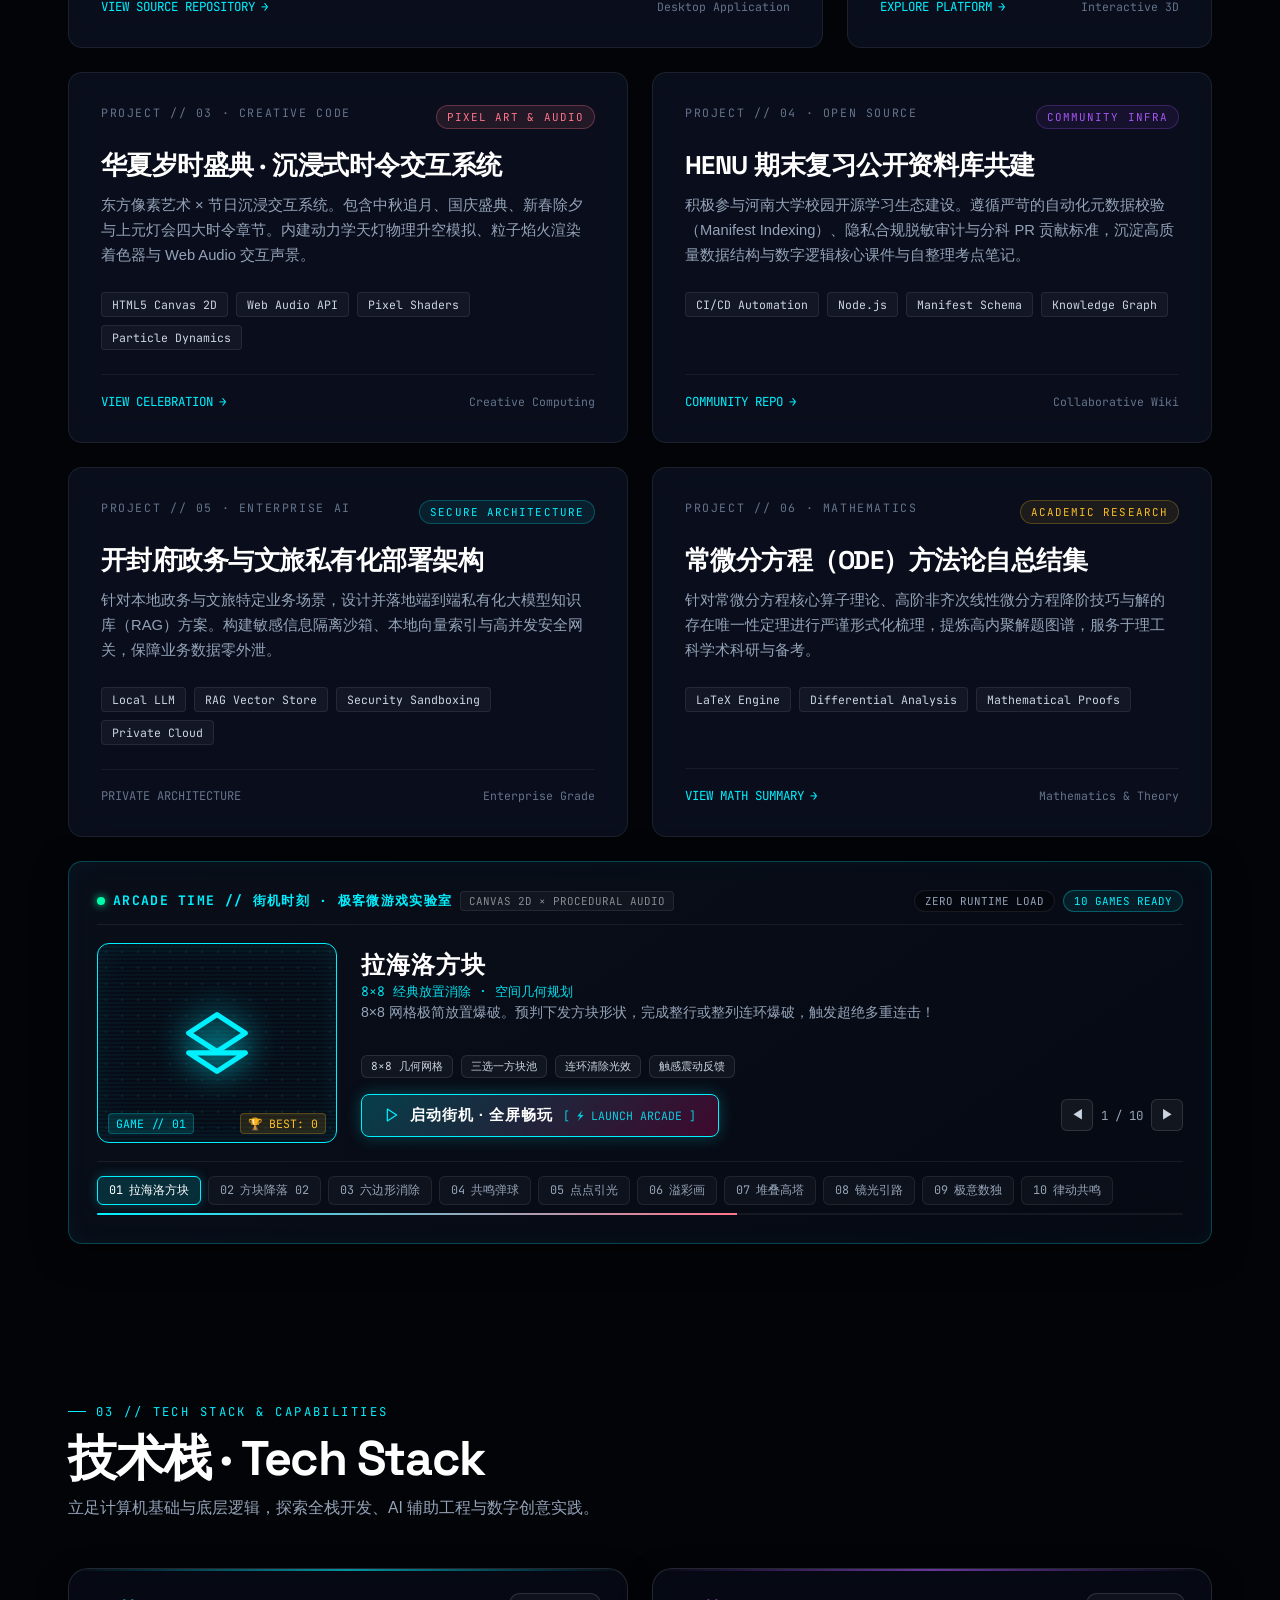
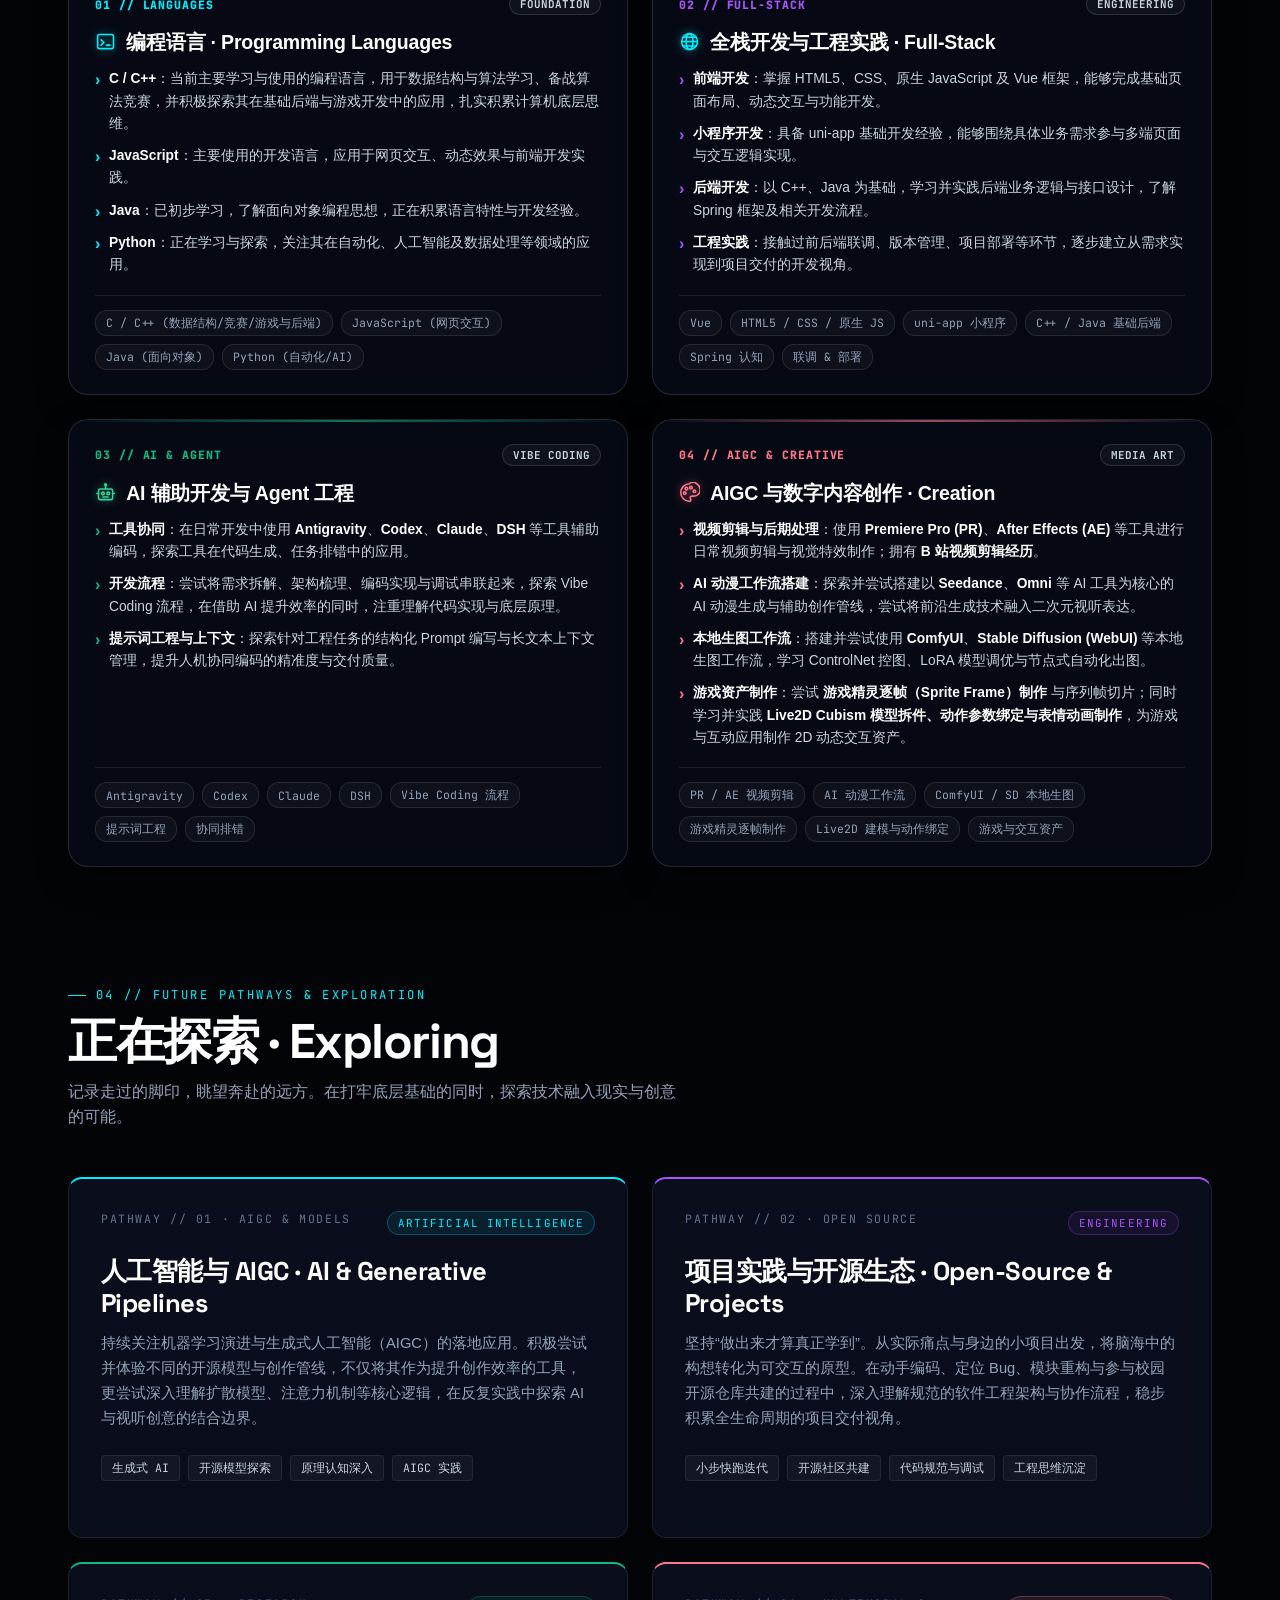
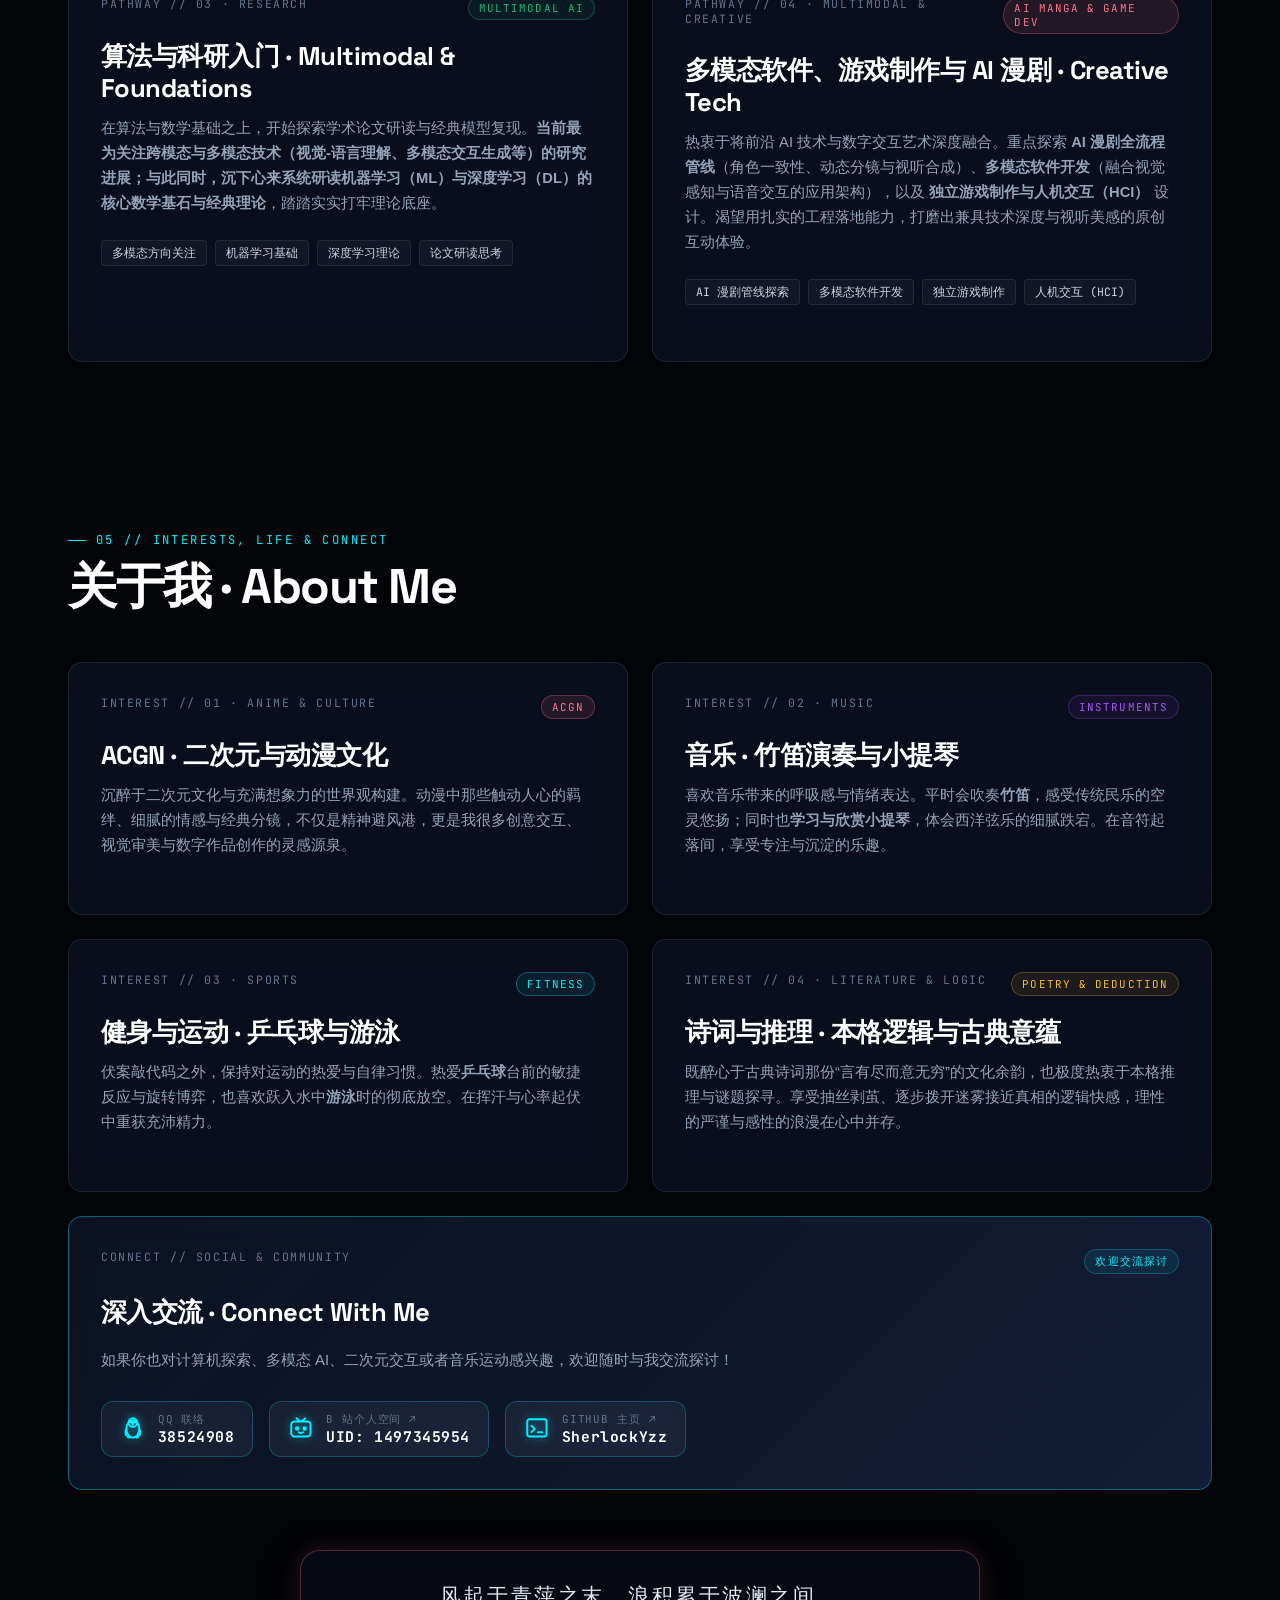
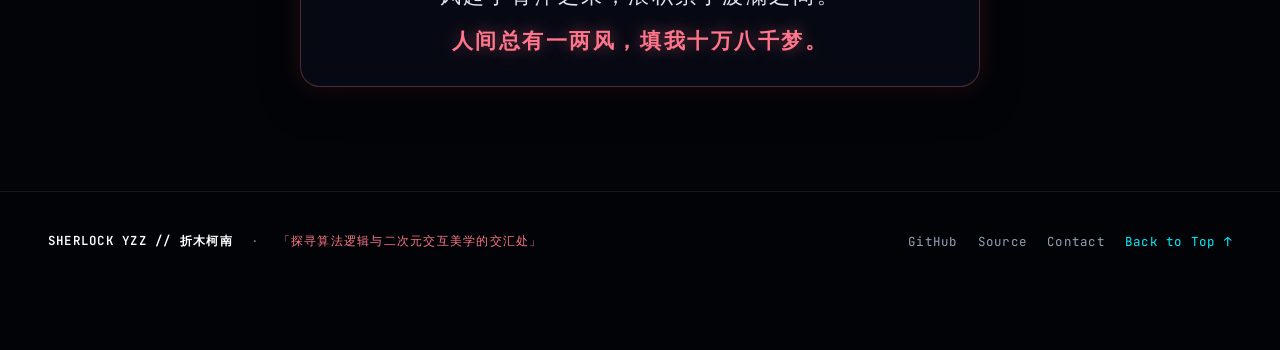
==== commit 80639a68: "fix(audio): enhance progress scrubber seeking with preload=auto, seek buffer state guard, and auto-r" ====
--- a/index.html
+++ b/index.html
@@ -3683,8 +3683,8 @@
             <!-- 10 首曲目抽屉列表 -->
             <div class="music-playlist-drawer" id="music-playlist-drawer"></div>
         </div>
-        <!-- 核心音频元素 (preload="metadata" 仅拉取32KB头部信息就绪，零网络占用，点击即刻秒播) -->
-        <audio id="global-bgm-audio" src="audio/track_01.mp3" preload="metadata" playsinline webkit-playsinline></audio>
+        <!-- 核心音频元素 (preload="auto" 后台静默流式缓冲当前曲目，拖拽寻址 0 卡顿) -->
+        <audio id="global-bgm-audio" src="audio/track_01.mp3" preload="auto" playsinline webkit-playsinline></audio>
     </div>
 
     <!-- 页面内容层 -->
@@ -7099,6 +7099,9 @@
 
         // ================= 进度条丝滑拖拽/寻址系统 (支持桌面端鼠标拖拽与移动端触控滑动，100% 响应) =================
         let isDraggingSeek = false;
+        let isSeekingBuffer = false;
+        let wasPlayingBeforeSeek = false;
+
         function setupProgressScrubber(bgEl, fillEl, curEl, durEl) {
             if (!bgEl) return;
 
@@ -7131,8 +7134,24 @@
                 if (!bgmAudio) return;
                 const totalDur = getAudioDuration();
                 if (totalDur > 0) {
-                    bgmAudio.currentTime = pct * totalDur;
-                }
+                    const targetSec = Math.max(0, Math.min(totalDur - 0.5, pct * totalDur));
+                    isSeekingBuffer = true;
+                    try {
+                        bgmAudio.currentTime = targetSec;
+                    } catch(err) {
+                        console.warn('[Audio] seek error:', err);
+                    }
+
+                    // 若拖拽前正在播放，或者处于已开播状态，立即确保续播！
+                    if (wasPlayingBeforeSeek || isBgmPlaying) {
+                        isBgmPlaying = true;
+                        syncMusicUI();
+                        safeExecutePlay();
+                    }
+                }
+                setTimeout(() => {
+                    isSeekingBuffer = false;
+                }, 400);
             }
 
             // Pointer Events (全平台统一触控与鼠标事件)
@@ -7140,6 +7159,8 @@
                 e.preventDefault();
                 e.stopPropagation();
                 isDraggingSeek = true;
+                isSeekingBuffer = true;
+                wasPlayingBeforeSeek = !bgmAudio.paused || isBgmPlaying;
                 try { bgEl.setPointerCapture(e.pointerId); } catch(err) {}
                 const pct = getProgress(e.clientX);
                 updateVisuals(pct);
@@ -7167,28 +7188,26 @@
             bgEl.addEventListener('pointerup', endSeek);
             bgEl.addEventListener('pointercancel', endSeek);
 
-            // 兼顾移动端 Touch 原生触控
+            // 针对移动端触摸增强保障
             bgEl.addEventListener('touchstart', (e) => {
                 if (e.touches && e.touches.length > 0) {
-                    e.stopPropagation();
                     isDraggingSeek = true;
+                    isSeekingBuffer = true;
+                    wasPlayingBeforeSeek = !bgmAudio.paused || isBgmPlaying;
                     const pct = getProgress(e.touches[0].clientX);
                     updateVisuals(pct);
                 }
-            }, { passive: false });
+            }, { passive: true });
 
             bgEl.addEventListener('touchmove', (e) => {
                 if (isDraggingSeek && e.touches && e.touches.length > 0) {
-                    e.preventDefault();
-                    e.stopPropagation();
                     const pct = getProgress(e.touches[0].clientX);
                     updateVisuals(pct);
                 }
-            }, { passive: false });
+            }, { passive: true });
 
             bgEl.addEventListener('touchend', (e) => {
                 if (isDraggingSeek) {
-                    e.stopPropagation();
                     isDraggingSeek = false;
                     const clientX = (e.changedTouches && e.changedTouches.length > 0) ? e.changedTouches[0].clientX : 0;
                     if (clientX) {
@@ -7197,7 +7216,7 @@
                         applySeek(pct);
                     }
                 }
-            });
+            }, { passive: true });
         }
 
         setupProgressScrubber(heroProgressBg, heroProgressFill, heroCurTime, heroDurTime);
@@ -7243,15 +7262,24 @@
             // 播放真正进入吐数据状态
             bgmAudio.addEventListener('playing', () => {
                 isChangingTrack = false;
+                isSeekingBuffer = false;
                 isBgmPlaying = true;
                 syncMusicUI();
             });
 
-            // 监听底层 pause 事件
+            // 监听底层 pause 事件 (过滤切歌、拖拽、寻址缓冲带来的虚假暂停)
             bgmAudio.addEventListener('pause', () => {
-                if (isChangingTrack) return;
+                if (isChangingTrack || isDraggingSeek || isSeekingBuffer) return;
                 isBgmPlaying = false;
                 syncMusicUI();
+            });
+
+            // 监听寻址完成 (seeked) 自动平滑续播
+            bgmAudio.addEventListener('seeked', () => {
+                isSeekingBuffer = false;
+                if ((wasPlayingBeforeSeek || isBgmPlaying) && bgmAudio.paused) {
+                    safeExecutePlay();
+                }
             });
 
             // 曲目自然结束播放
@@ -7264,12 +7292,24 @@
                 }
             });
 
-            // 智能缓冲异常自愈
+            // 智能缓冲异常自愈：当遭遇网络缓冲或跨段寻址时，收到数据即刻自动续播！
             bgmAudio.addEventListener('waiting', () => {
                 isBuffering = true;
             });
             bgmAudio.addEventListener('canplay', () => {
+                if ((wasPlayingBeforeSeek || isBgmPlaying) && bgmAudio.paused) {
+                    safeExecutePlay();
+                }
                 isBuffering = false;
+            });
+            bgmAudio.addEventListener('stalled', () => {
+                if ((wasPlayingBeforeSeek || isBgmPlaying) && bgmAudio.paused) {
+                    setTimeout(() => {
+                        if (bgmAudio.paused && (wasPlayingBeforeSeek || isBgmPlaying)) {
+                            safeExecutePlay();
+                        }
+                    }, 400);
+                }
             });
 
             // 播放异常捕获与容错
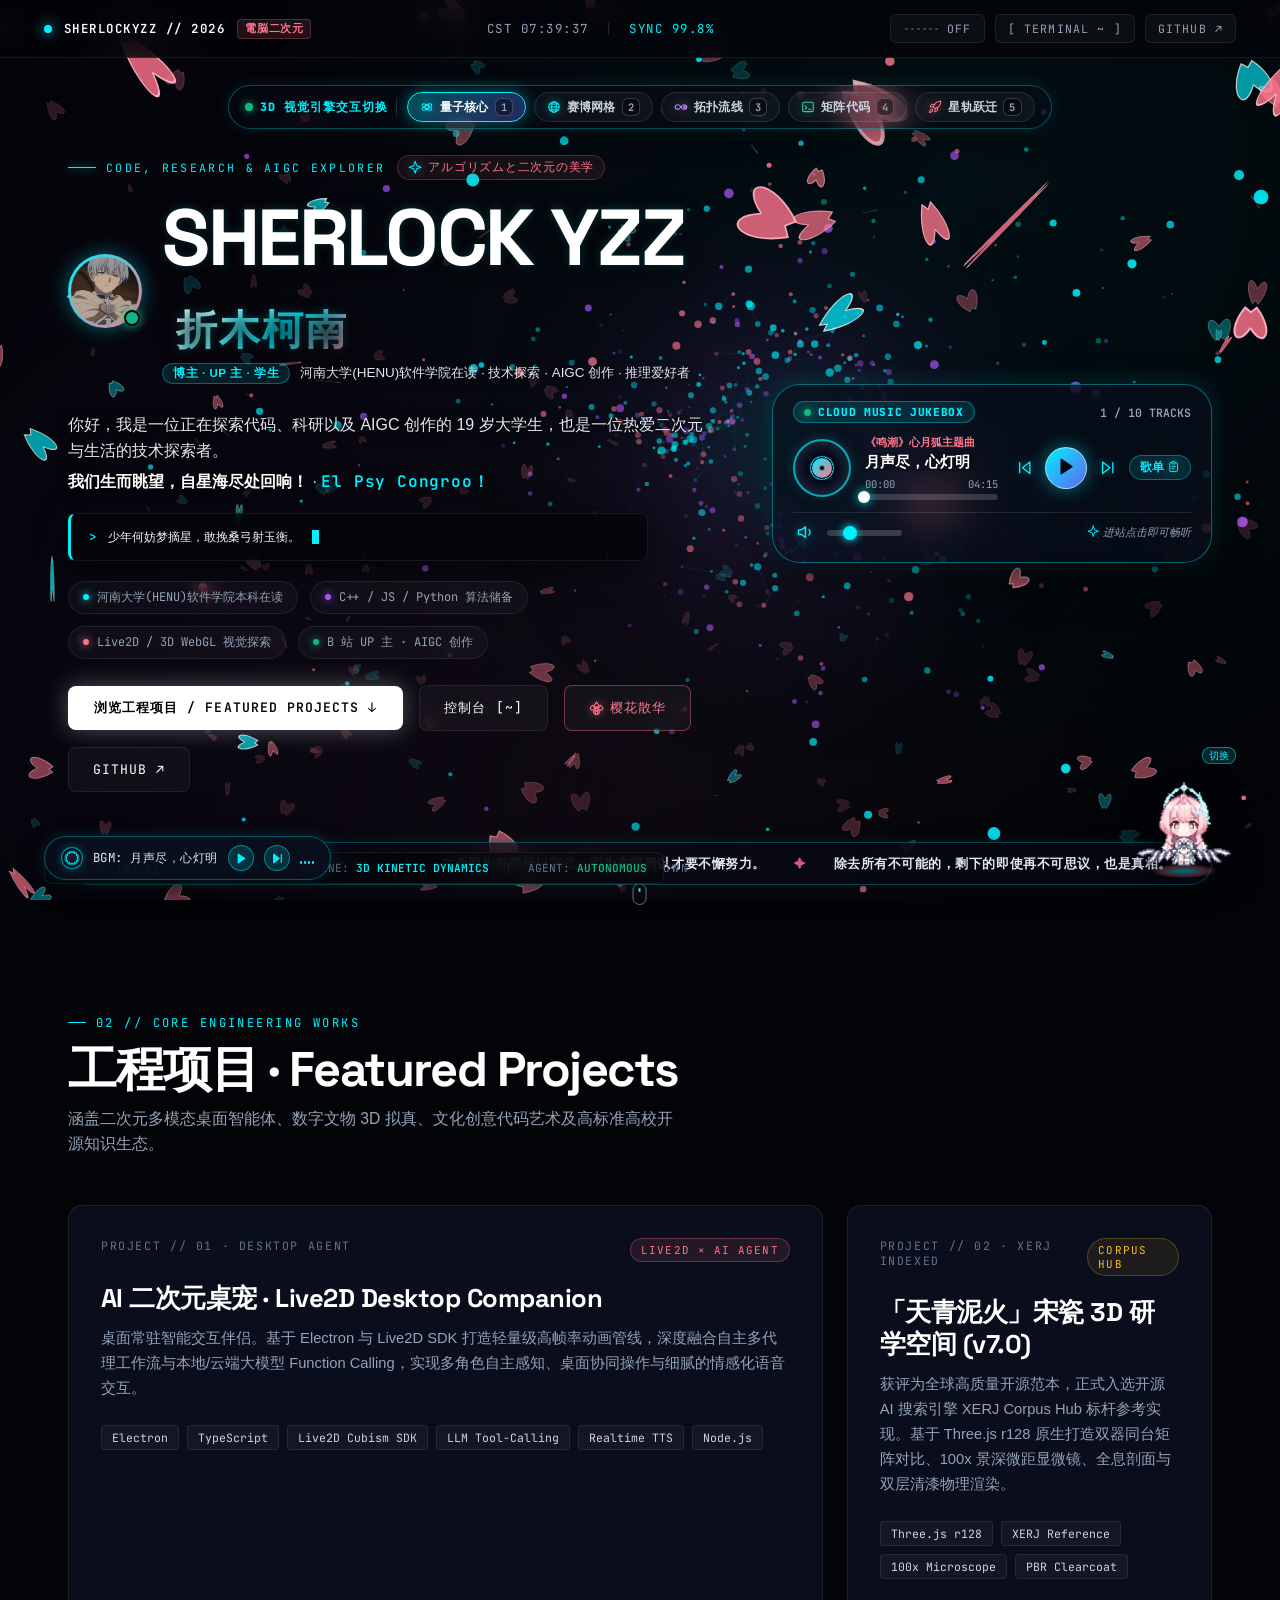
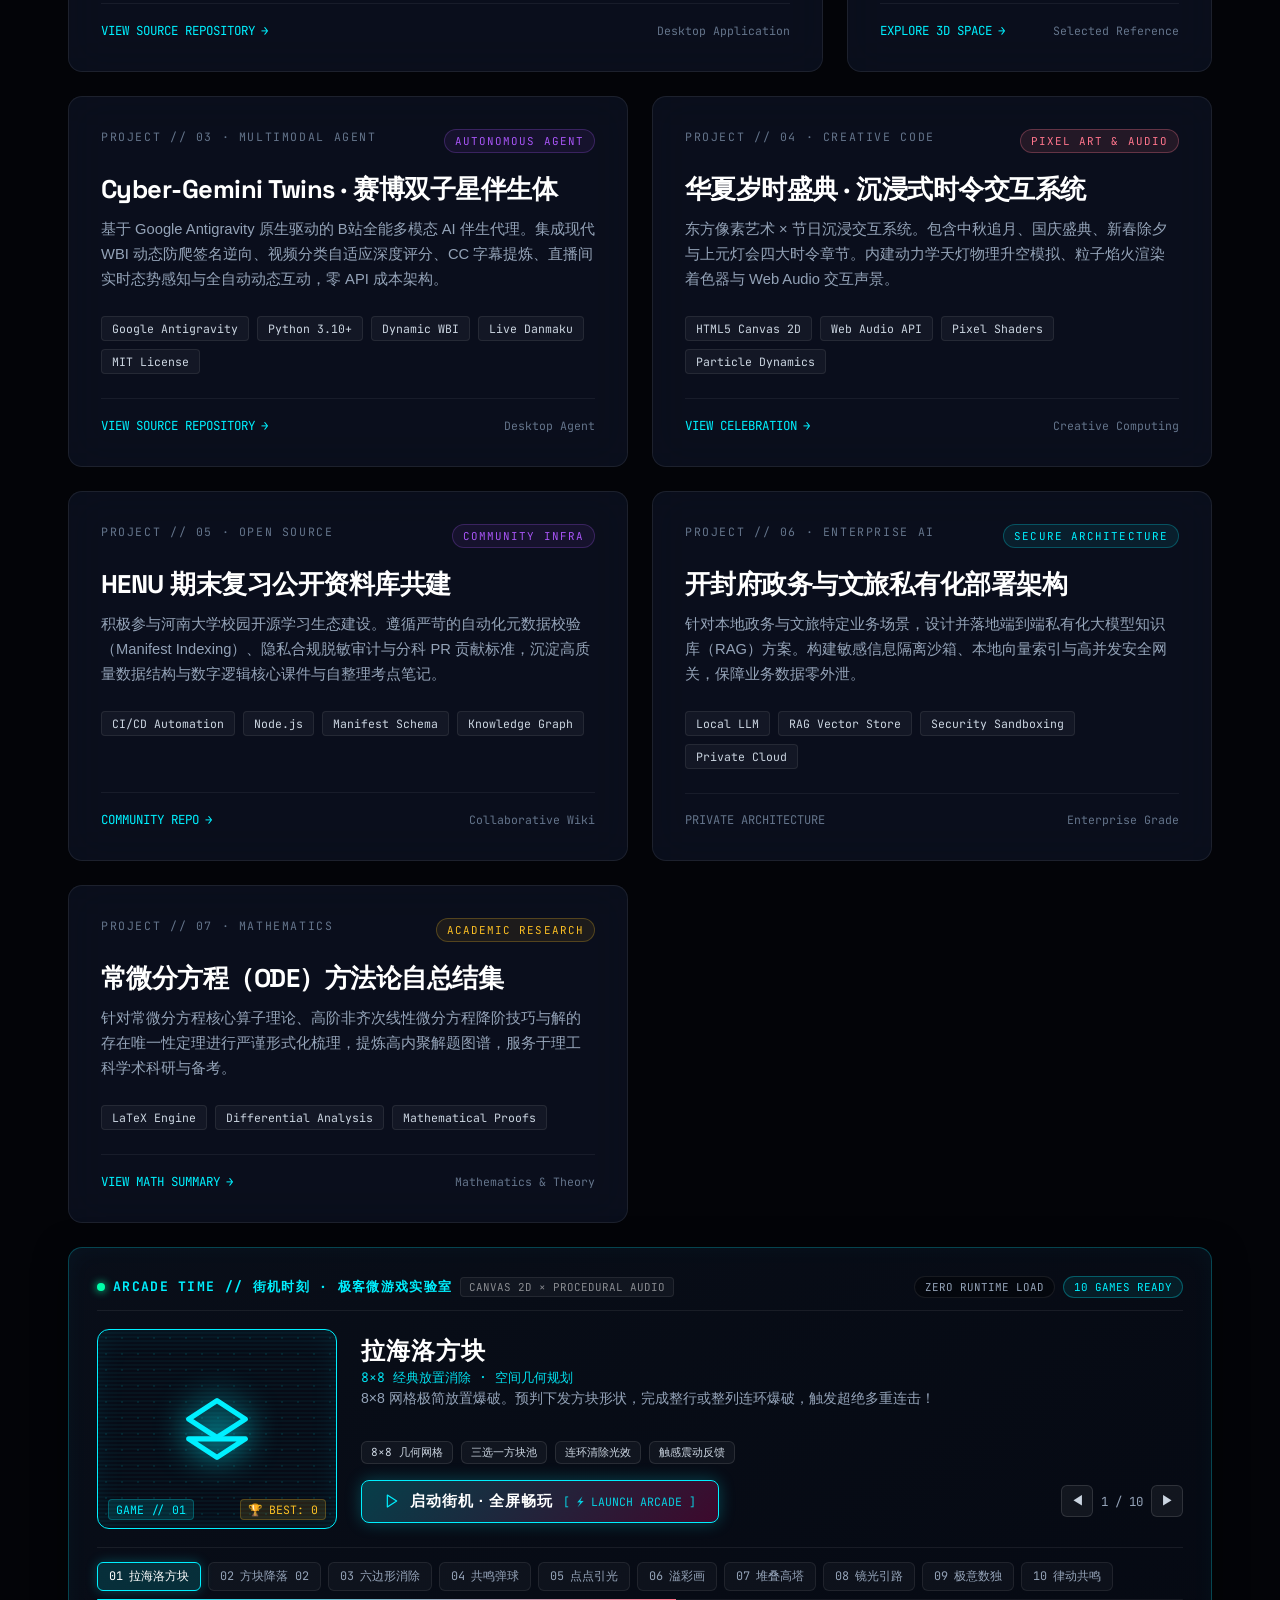
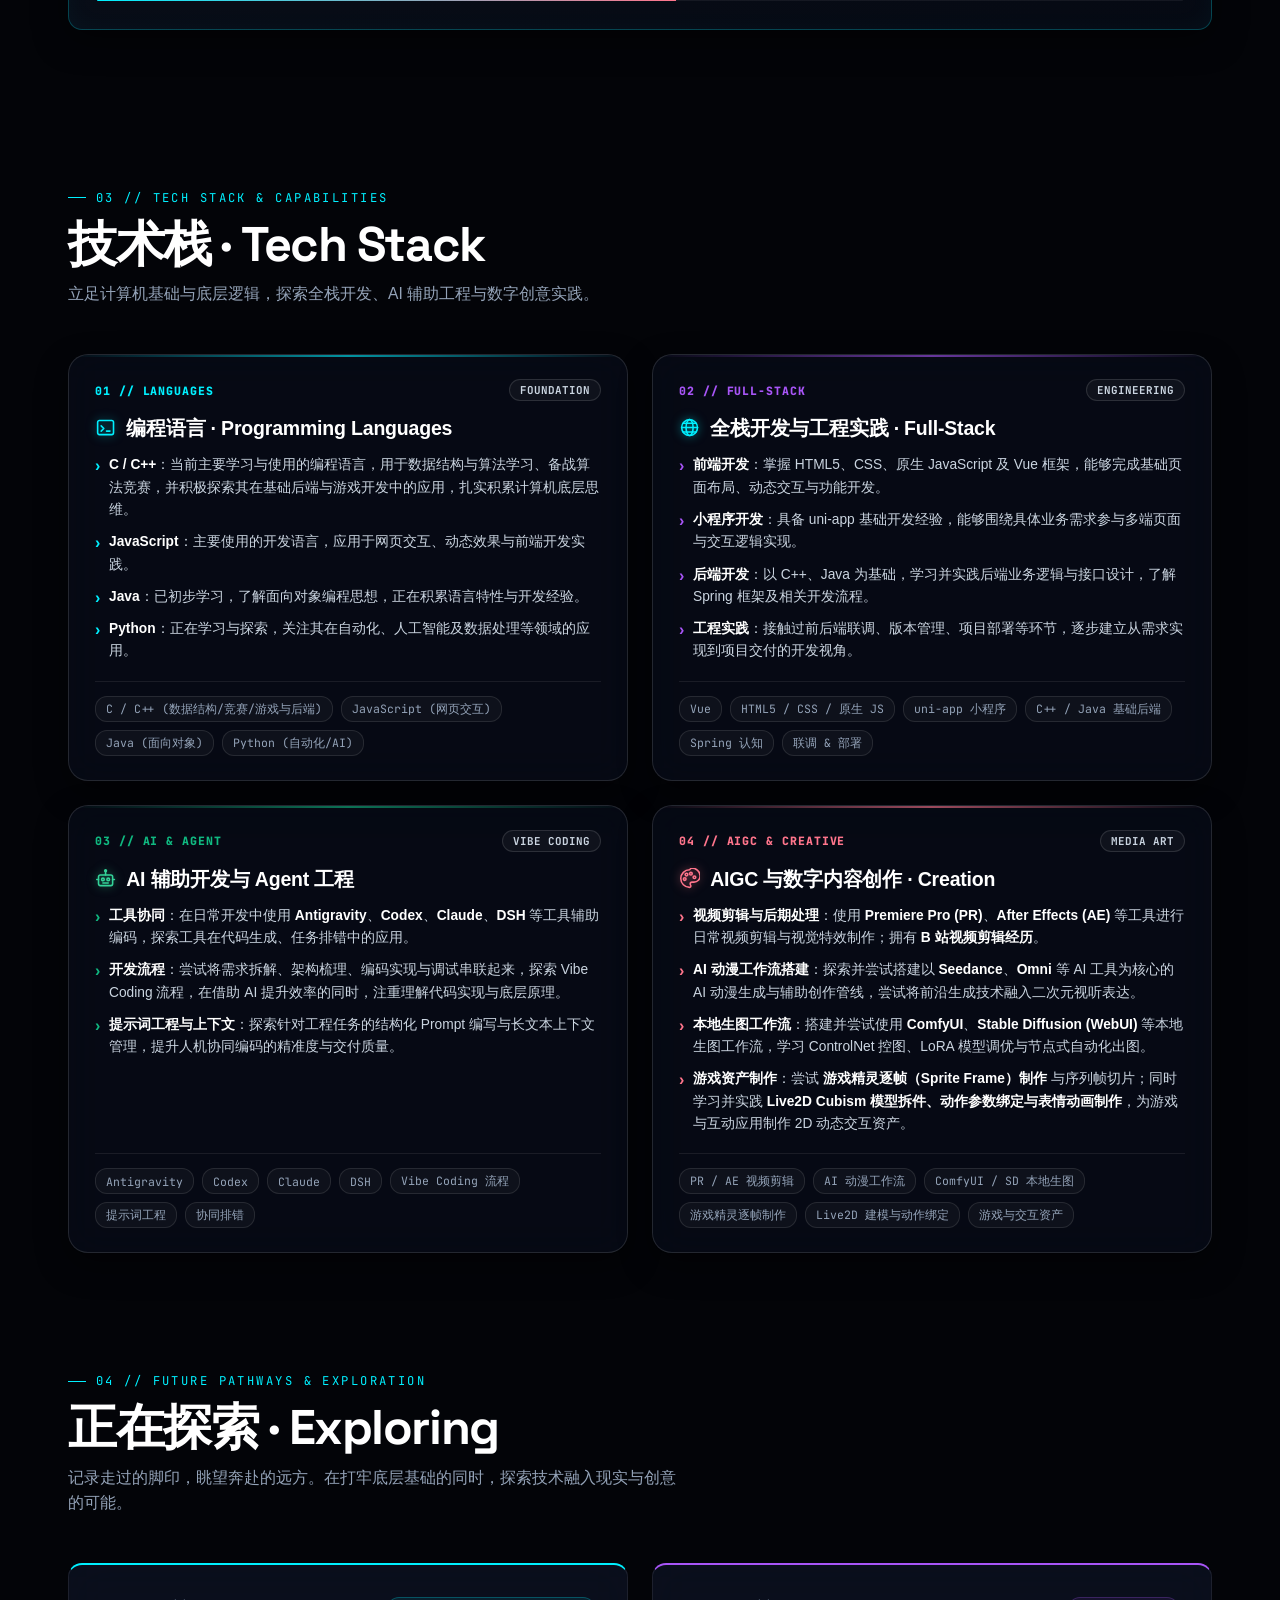
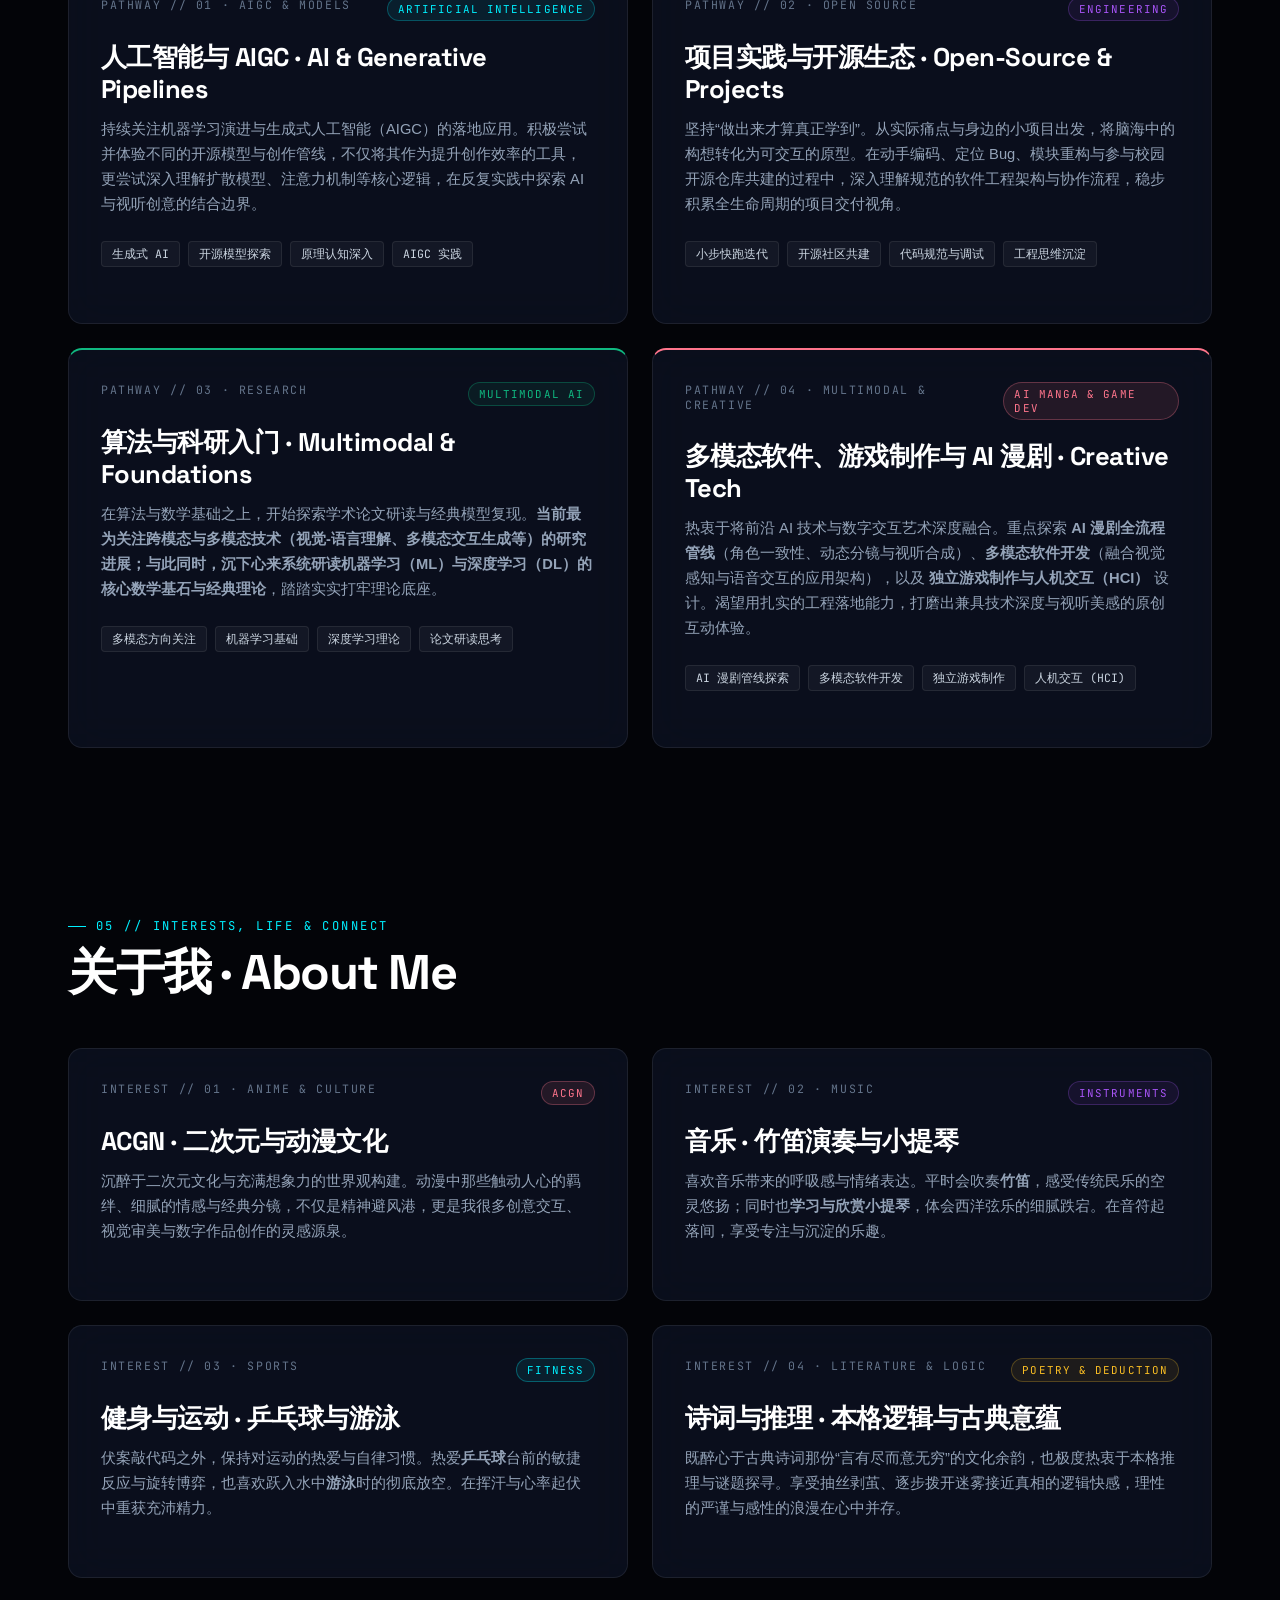
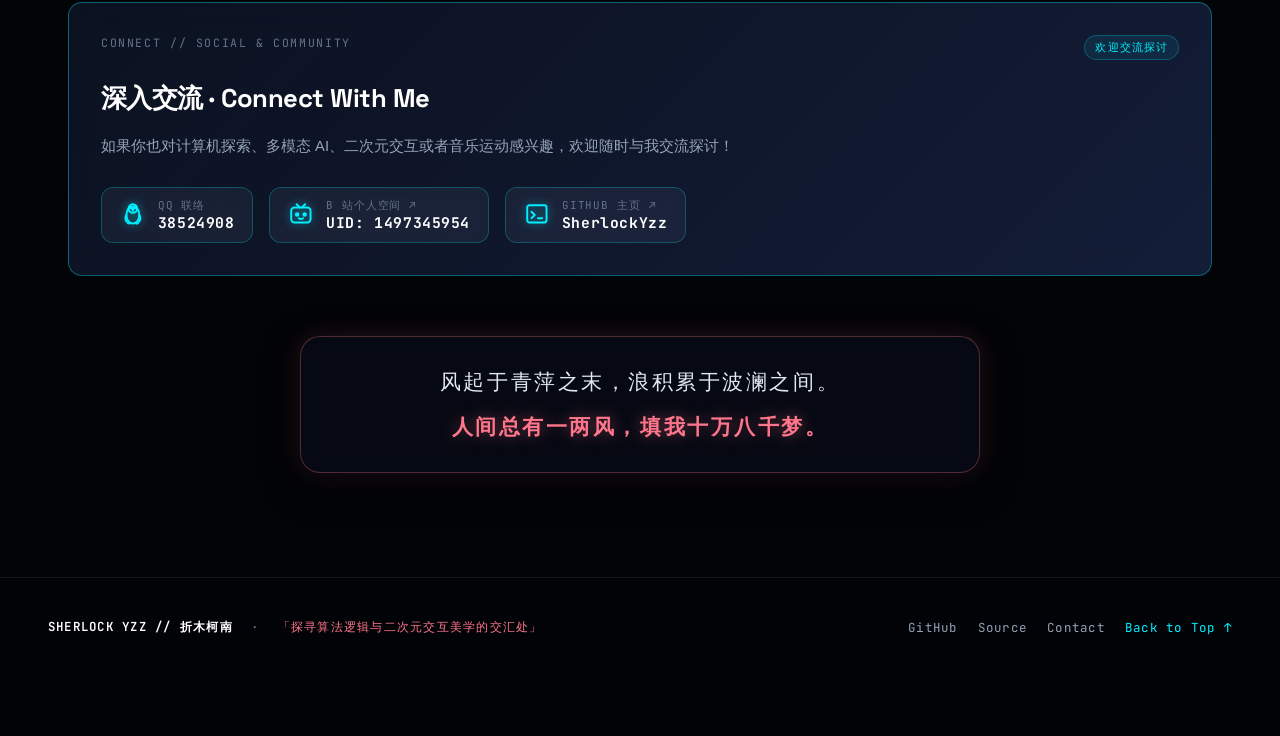
==== commit d875788f: "feat: 在 Bento 矩阵中收录 Cyber-Gemini 赛博双子星，并同步天青泥火 XERJ 全球语料库认证" ====
--- a/index.html
+++ b/index.html
@@ -1,4 +1,4 @@
-<!DOCTYPE html>
+﻿<!DOCTYPE html>
 <html lang="zh-CN">
 <head>
     <meta charset="UTF-8">
@@ -3939,38 +3939,66 @@
                         </div>
                     </article>
 
-                    <!-- 项目 2: 慧眼识瓷 (中卡片 Span 4) -->
+                    <!-- 项目 2: 天青泥火 (中卡片 Span 4) -->
                     <article class="bento-card card-span-4 interactive-card">
                         <div>
                             <div class="card-top">
-                                <span class="card-index">PROJECT // 02 · 3D WEBGL</span>
-                                <span class="card-type-tag tag-amber">CULTURAL HERITAGE</span>
+                                <span class="card-index">PROJECT // 02 · XERJ INDEXED</span>
+                                <span class="card-type-tag tag-amber">CORPUS HUB</span>
                             </div>
-                            <h3 class="card-title">「慧眼识瓷」宋代官瓷 3D 平台</h3>
+                            <h3 class="card-title">「天青泥火」宋瓷 3D 研学空间 (v7.0)</h3>
                             <p class="card-desc">
-                                河南大学仝瓷记忆团队开发的数字化宋代官瓷鉴赏体验系统。依托 Three.js 与 PBR 物理光影材质还原釉面莹润质感，集成深度学习文物特征识别引擎。
+                                获评为全球高质量开源范本，正式入选开源 AI 搜索引擎 XERJ Corpus Hub 标杆参考实现。基于 Three.js r128 原生打造双器同台矩阵对比、100x 景深微距显微镜、全息剖面与双层清漆物理渲染。
                             </p>
                             <div class="card-stack">
-                                <span class="stack-pill">Three.js</span>
-                                <span class="stack-pill">WebGL</span>
-                                <span class="stack-pill">PBR Shaders</span>
-                                <span class="stack-pill">AI 识瓷</span>
+                                <span class="stack-pill">Three.js r128</span>
+                                <span class="stack-pill">XERJ Reference</span>
+                                <span class="stack-pill">100x Microscope</span>
+                                <span class="stack-pill">PBR Clearcoat</span>
                             </div>
                         </div>
                         <div class="card-footer">
-                            <a href="https://github.com/SherlockYzz/Memories-of-Chinese-Porcelain-Web" target="_blank" class="card-link">
-                                <span>EXPLORE PLATFORM</span>
+                            <a href="https://sherlockyzz.github.io/Memories-of-Chinese-Porcelain-Web/" target="_blank" class="card-link">
+                                <span>EXPLORE 3D SPACE</span>
                                 <span>→</span>
                             </a>
-                            <span class="card-meta-text">Interactive 3D</span>
+                            <span class="card-meta-text">Selected Reference</span>
                         </div>
                     </article>
 
-                    <!-- 项目 3: 华夏岁时盛典 (中卡片 Span 6) -->
+                    <!-- 项目 3: 赛博养Gemini · 双子星伴生体 (中卡片 Span 6) -->
                     <article class="bento-card card-span-6 interactive-card">
                         <div>
                             <div class="card-top">
-                                <span class="card-index">PROJECT // 03 · CREATIVE CODE</span>
+                                <span class="card-index">PROJECT // 03 · MULTIMODAL AGENT</span>
+                                <span class="card-type-tag tag-violet">AUTONOMOUS AGENT</span>
+                            </div>
+                            <h3 class="card-title">Cyber-Gemini Twins · 赛博双子星伴生体</h3>
+                            <p class="card-desc">
+                                基于 Google Antigravity 原生驱动的 B站全能多模态 AI 伴生代理。集成现代 WBI 动态防爬签名逆向、视频分类自适应深度评分、CC 字幕提炼、直播间实时态势感知与全自动动态互动，零 API 成本架构。
+                            </p>
+                            <div class="card-stack">
+                                <span class="stack-pill">Google Antigravity</span>
+                                <span class="stack-pill">Python 3.10+</span>
+                                <span class="stack-pill">Dynamic WBI</span>
+                                <span class="stack-pill">Live Danmaku</span>
+                                <span class="stack-pill">MIT License</span>
+                            </div>
+                        </div>
+                        <div class="card-footer">
+                            <a href="https://github.com/SherlockYzz/cyber-hajimi-bili" target="_blank" class="card-link">
+                                <span>VIEW SOURCE REPOSITORY</span>
+                                <span>→</span>
+                            </a>
+                            <span class="card-meta-text">Desktop Agent</span>
+                        </div>
+                    </article>
+
+                    <!-- 项目 4: 华夏岁时盛典 (中卡片 Span 6) -->
+                    <article class="bento-card card-span-6 interactive-card">
+                        <div>
+                            <div class="card-top">
+                                <span class="card-index">PROJECT // 04 · CREATIVE CODE</span>
                                 <span class="card-type-tag tag-sakura">PIXEL ART &amp; AUDIO</span>
                             </div>
                             <h3 class="card-title">华夏岁时盛典 · 沉浸式时令交互系统</h3>
@@ -3993,11 +4021,11 @@
                         </div>
                     </article>
 
-                    <!-- 项目 4: HENU 开源资料站 (中卡片 Span 6) -->
+                    <!-- 项目 5: HENU 开源资料站 (中卡片 Span 6) -->
                     <article class="bento-card card-span-6 interactive-card">
                         <div>
                             <div class="card-top">
-                                <span class="card-index">PROJECT // 04 · OPEN SOURCE</span>
+                                <span class="card-index">PROJECT // 05 · OPEN SOURCE</span>
                                 <span class="card-type-tag tag-violet">COMMUNITY INFRA</span>
                             </div>
                             <h3 class="card-title">HENU 期末复习公开资料库共建</h3>
@@ -4020,11 +4048,11 @@
                         </div>
                     </article>
 
-                    <!-- 项目 5: 开封府政务与文旅私有化 (卡片 Span 6) -->
+                    <!-- 项目 6: 开封府政务与文旅私有化 (卡片 Span 6) -->
                     <article class="bento-card card-span-6 interactive-card">
                         <div>
                             <div class="card-top">
-                                <span class="card-index">PROJECT // 05 · ENTERPRISE AI</span>
+                                <span class="card-index">PROJECT // 06 · ENTERPRISE AI</span>
                                 <span class="card-type-tag">SECURE ARCHITECTURE</span>
                             </div>
                             <h3 class="card-title">开封府政务与文旅私有化部署架构</h3>
@@ -4044,11 +4072,11 @@
                         </div>
                     </article>
 
-                    <!-- 项目 6: 常微分方程核心考点解析 (卡片 Span 6) -->
+                    <!-- 项目 7: 常微分方程核心考点解析 (卡片 Span 12) -->
                     <article class="bento-card card-span-6 interactive-card">
                         <div>
                             <div class="card-top">
-                                <span class="card-index">PROJECT // 06 · MATHEMATICS</span>
+                                <span class="card-index">PROJECT // 07 · MATHEMATICS</span>
                                 <span class="card-type-tag tag-amber">ACADEMIC RESEARCH</span>
                             </div>
                             <h3 class="card-title">常微分方程（ODE）方法论自总结集</h3>
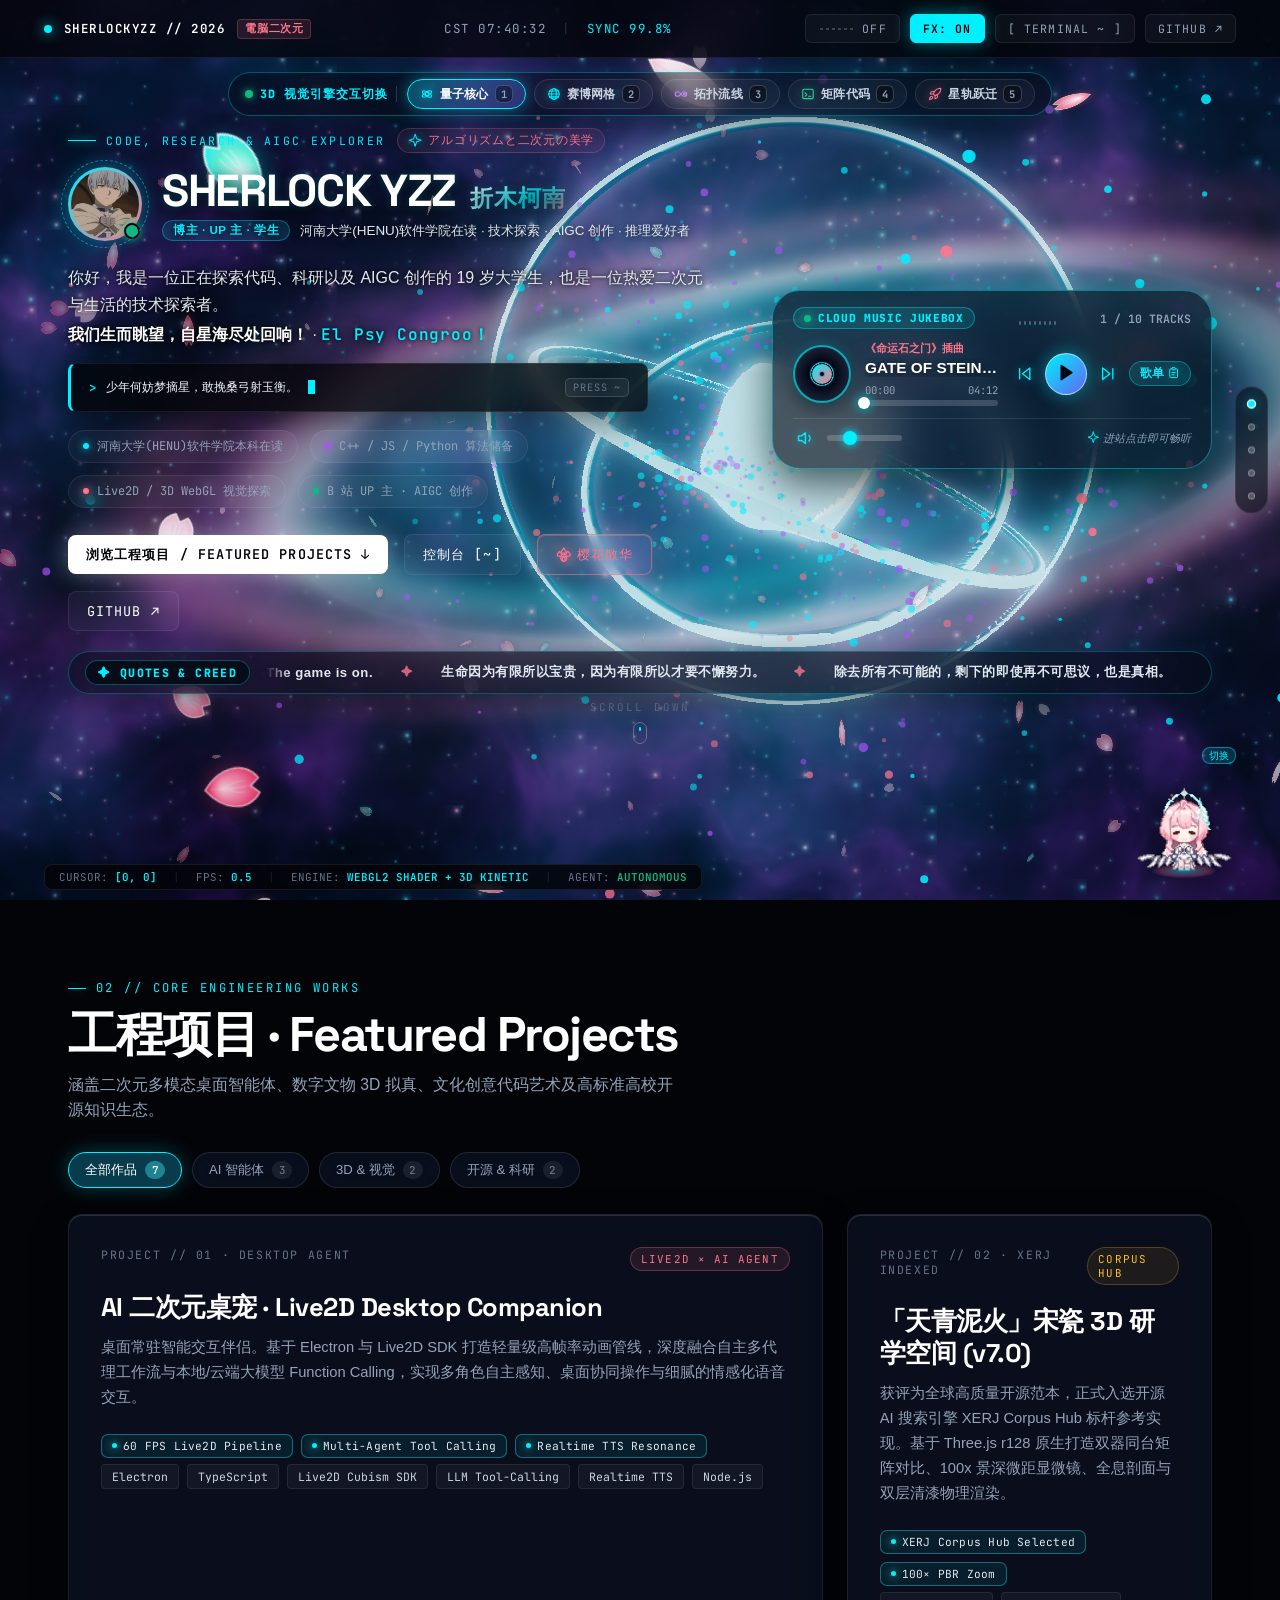
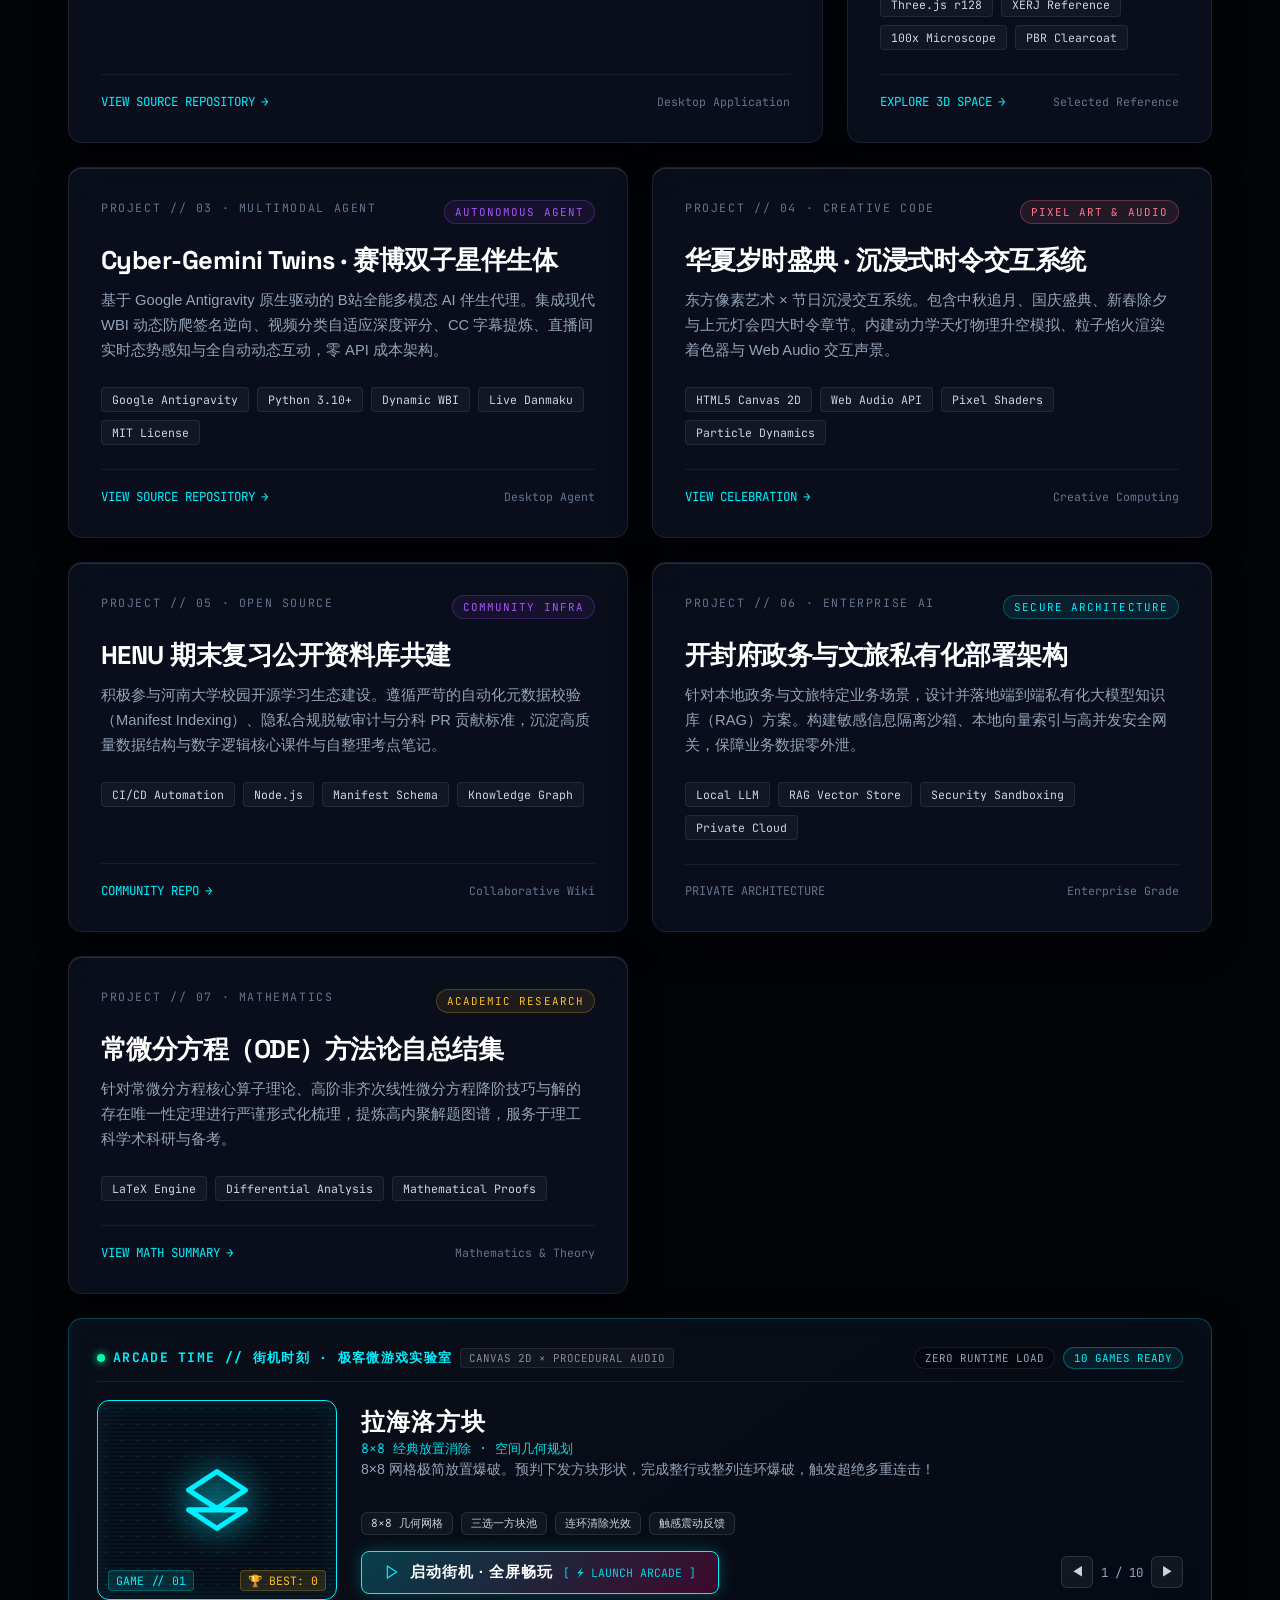
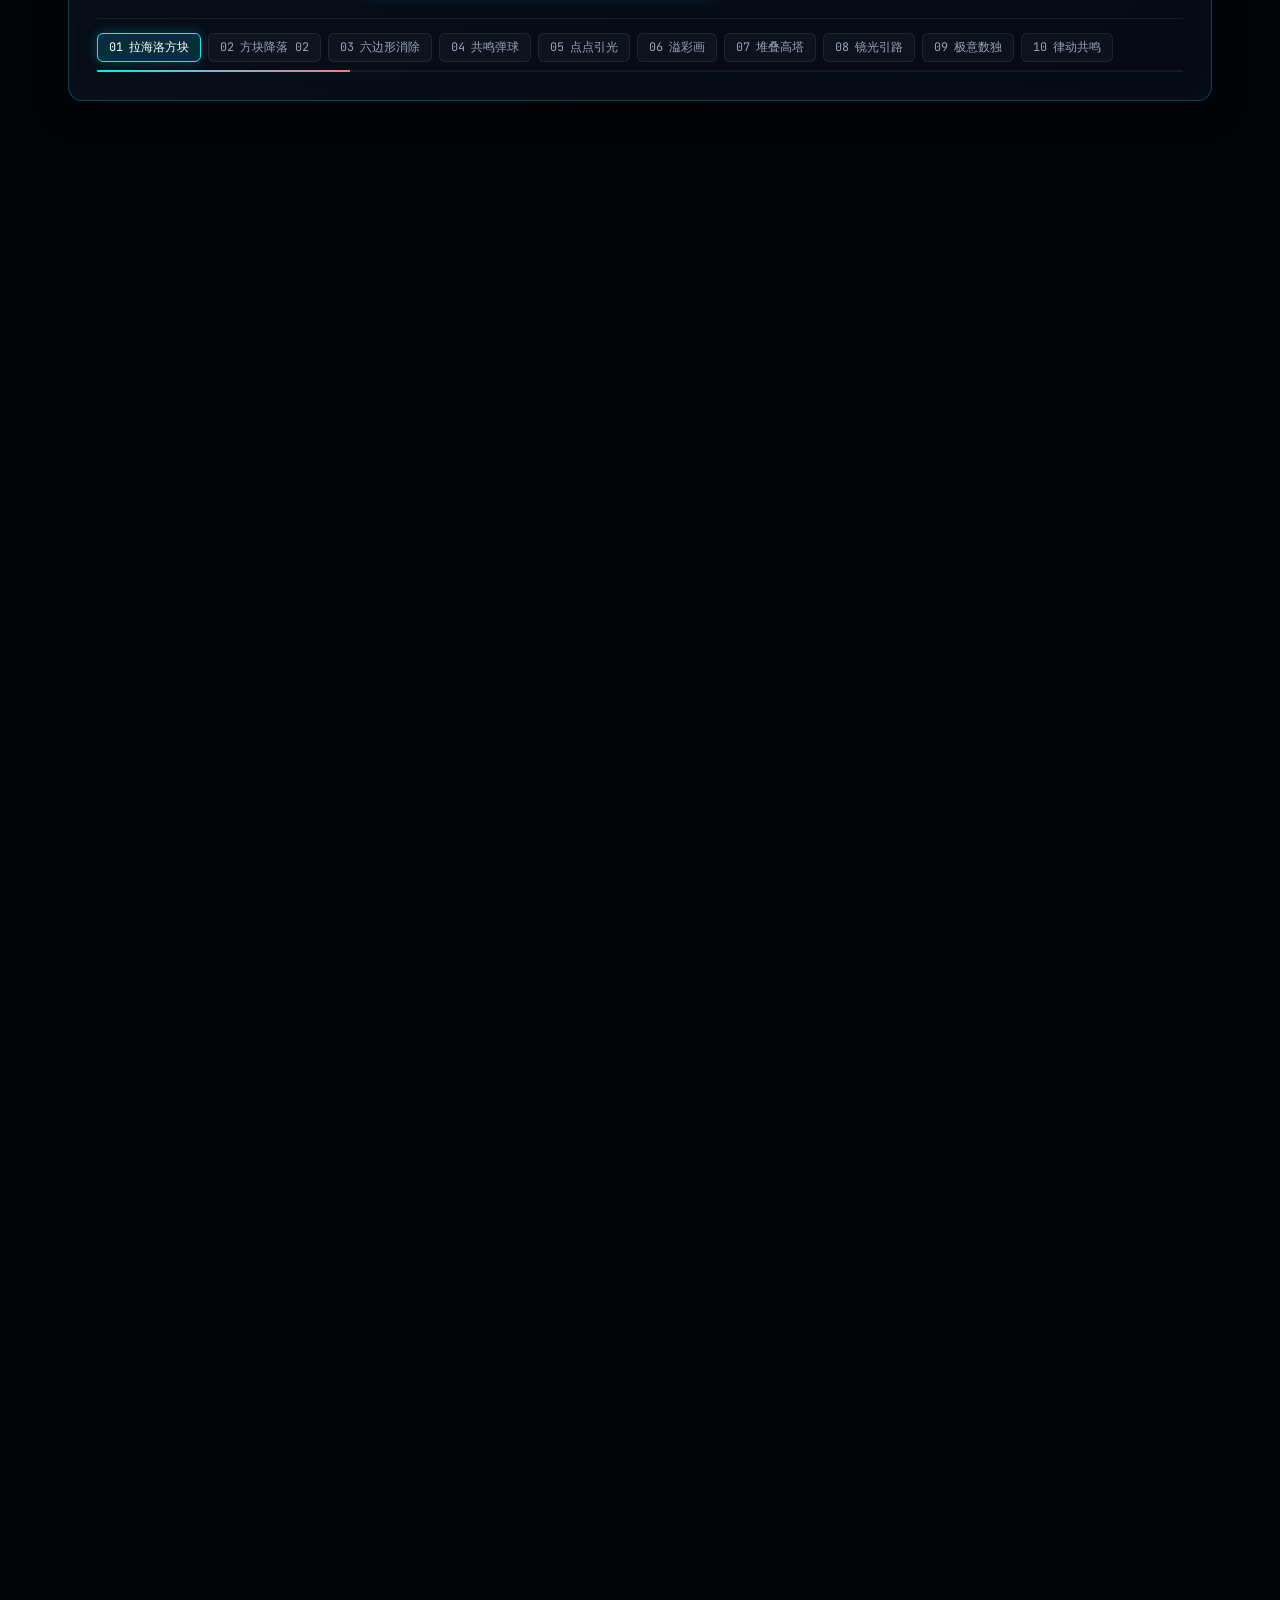
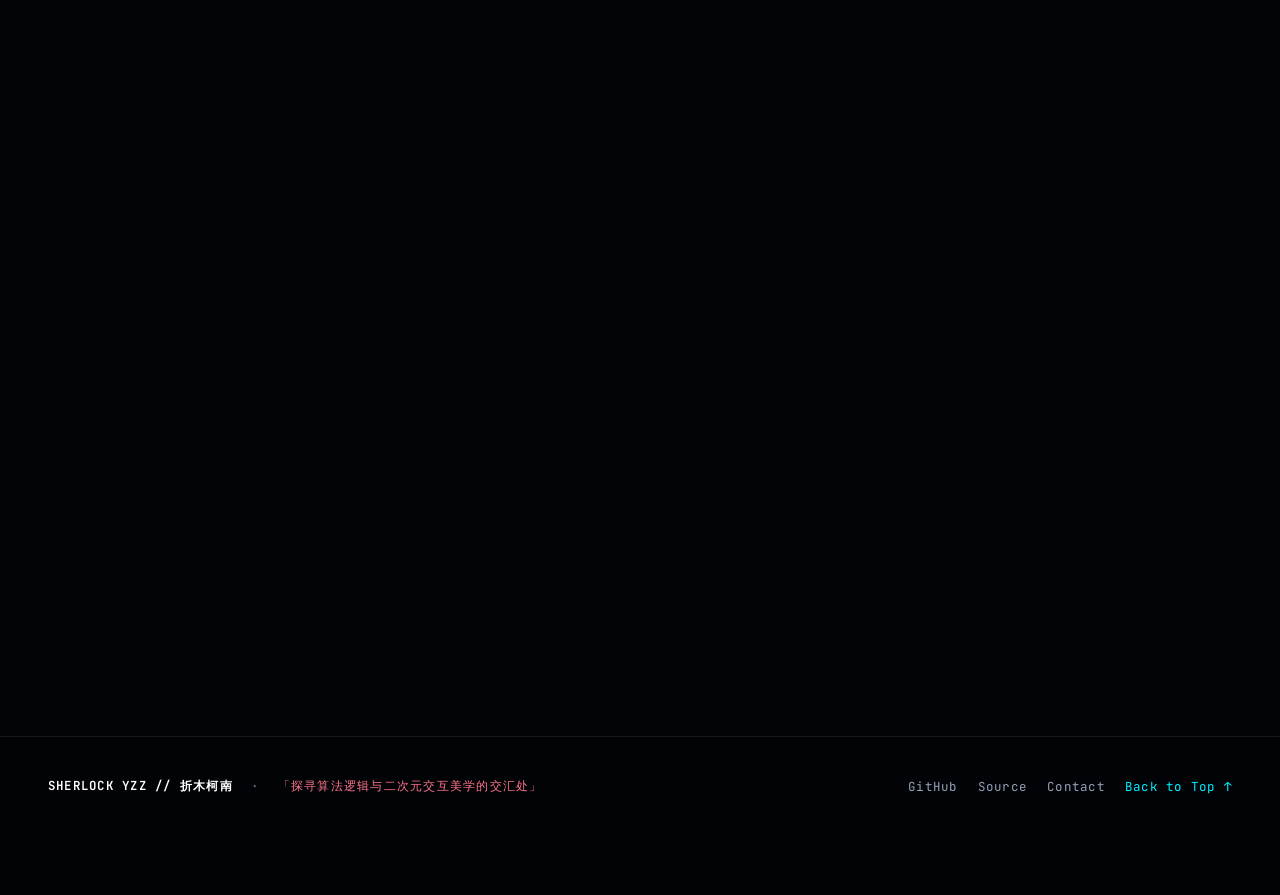
==== commit 042c5662: "feat(ui): 升级 WebGL2 超维宇宙与莫比乌斯流形、高清樱花散华、全站 UI 及瞬时寻址音乐盒" ====
--- a/index.html
+++ b/index.html
@@ -1,4 +1,4 @@
-﻿<!DOCTYPE html>
+<!DOCTYPE html>
 <html lang="zh-CN">
 <head>
     <meta charset="UTF-8">
@@ -13,7 +13,7 @@
     <meta property="og:type" content="website">
     <meta property="og:url" content="https://sherlockyzz.github.io/">
     <meta property="og:title" content="SherlockYzz // 折木柯南 - 个人智能实验室">
-    <meta property="og:description" content="探寻算法逻辑与二次元交互美学的交汇处。原生 Canvas 2D 动力学空间透视与高能粒子演算、Web Audio 实时声学频谱、二次元流光音乐盒与全栈交互工程。">
+    <meta property="og:description" content="探寻算法逻辑与二次元交互美学的交汇处。WebGL2 GLSL 实时着色器与 3D 动力学粒子演算、Web Audio 实时声学频谱、二次元流光音乐盒与全栈交互工程。">
     <meta property="og:image" content="https://sherlockyzz.github.io/avatar.png">
     <meta property="og:image:width" content="460">
     <meta property="og:image:height" content="460">
@@ -24,14 +24,16 @@
     <meta name="twitter:card" content="summary">
     <meta name="twitter:url" content="https://sherlockyzz.github.io/">
     <meta name="twitter:title" content="SherlockYzz // 折木柯南 - 个人智能实验室">
-    <meta name="twitter:description" content="探寻算法逻辑与二次元交互美学的交汇处。原生 Canvas 2D 动力学空间透视与高能粒子演算、Web Audio 实时声学频谱、二次元流光音乐盒与全栈交互工程。">
+    <meta name="twitter:description" content="探寻算法逻辑与二次元交互美学的交汇处。WebGL2 GLSL 实时着色器与 3D 动力学粒子演算、Web Audio 实时声学频谱、二次元流光音乐盒与全栈交互工程。">
     <meta name="twitter:image" content="https://sherlockyzz.github.io/avatar.png">
     <link rel="icon" type="image/svg+xml" href="data:image/svg+xml,<svg xmlns='http://www.w3.org/2000/svg' viewBox='0 0 24 24' fill='none' stroke='%2300f0ff' stroke-width='2' stroke-linecap='round' stroke-linejoin='round'><polygon points='12 2 2 7 12 12 22 7 12 2'/><polyline points='2 17 12 22 22 17'/><polyline points='2 12 12 17 22 12'/></svg>">
 
-    <!-- Google Fonts 纯美学极速字体栈 (仅保留西文微量字形，CJK 采用原生高刷系统字体，零网络阻塞) -->
+    <!-- Google Fonts 异步非阻塞加载（国内直连零首屏阻塞，CJK 采用原生系统高刷字体） -->
     <link rel="preconnect" href="https://fonts.googleapis.com">
     <link rel="preconnect" href="https://fonts.gstatic.com" crossorigin>
-    <link href="https://fonts.googleapis.com/css2?family=JetBrains+Mono:wght@400;600;700&family=Space+Grotesk:wght@600;700;800&display=swap" rel="stylesheet">
+    <link href="https://fonts.googleapis.com/css2?family=JetBrains+Mono:wght@400;600;700&family=Space+Grotesk:wght@600;700;800&display=swap" rel="stylesheet" media="print" onload="this.media='all'">
+    <noscript><link href="https://fonts.googleapis.com/css2?family=JetBrains+Mono:wght@400;600;700&family=Space+Grotesk:wght@600;700;800&display=swap" rel="stylesheet"></noscript>
+    <link rel="stylesheet" href="assets/ultra-fx.css">
 
     <style>
         :root {
@@ -3551,11 +3553,29 @@
 </head>
 <body>
 
-    <!-- 全局自适应 3D 动力学多模式 Canvas -->
+    <!-- WebGL2 超维 GPU 着色器宇宙画布 -->
+    <canvas id="webgl-stage" aria-hidden="true"></canvas>
+
+    <!-- 全局自适应 3D 动力学前景 Canvas -->
     <canvas id="viewport-canvas"></canvas>
 
     <!-- 鼠标流光粒子画布 -->
     <canvas id="fx-canvas"></canvas>
+
+    <!-- 顶部原生 CSS 滚动进度激光条 -->
+    <div id="scroll-progress-bar" aria-hidden="true"></div>
+
+    <!-- 桌面端磁吸光环准星 -->
+    <div id="cyber-cursor-ring" aria-hidden="true"></div>
+
+    <!-- 桌面端右侧极客章节导航轨道 -->
+    <nav class="section-rail" aria-label="页面章节导航">
+        <a href="#hero" class="rail-link is-active" data-rail="hero"><span class="rail-label">01 HERO</span><span class="rail-dot"></span></a>
+        <a href="#projects" class="rail-link" data-rail="projects"><span class="rail-label">02 WORK</span><span class="rail-dot"></span></a>
+        <a href="#tech-stack" class="rail-link" data-rail="tech-stack"><span class="rail-label">03 STACK</span><span class="rail-dot"></span></a>
+        <a href="#exploring" class="rail-link" data-rail="exploring"><span class="rail-label">04 PATH</span><span class="rail-dot"></span></a>
+        <a href="#about" class="rail-link" data-rail="about"><span class="rail-label">05 ABOUT</span><span class="rail-dot"></span></a>
+    </nav>
 
     <!-- 顶部 HUD 导航栏 -->
     <header class="hud-nav">
@@ -3565,6 +3585,14 @@
             <span class="brand-jp-badge">電脳二次元</span>
         </a>
 
+        <nav class="hud-quick-nav" aria-label="顶栏快捷章节导航">
+            <a href="#hero" class="hud-nav-link is-active" data-rail="hero">首页</a>
+            <a href="#projects" class="hud-nav-link" data-rail="projects">项目</a>
+            <a href="#tech-stack" class="hud-nav-link" data-rail="tech-stack">技术栈</a>
+            <a href="#exploring" class="hud-nav-link" data-rail="exploring">探索</a>
+            <a href="#about" class="hud-nav-link" data-rail="about">关于</a>
+        </nav>
+
         <div class="hud-status-bar">
             <span class="clock-display" id="clock-display">CST 00:00:00</span>
             <span style="color: rgba(255,255,255,0.15);">|</span>
@@ -3578,6 +3606,11 @@
                 <span id="audio-btn-label">OFF</span>
             </button>
 
+            <!-- 背景动态特效暂停/恢复按钮（符合 WCAG 2.2.2 动效控制规范） -->
+            <button class="hud-btn active" id="fx-motion-toggle" title="暂停或恢复 3D 背景动态渲染">
+                <span id="fx-motion-label">FX: ON</span>
+            </button>
+
             <!-- 呼出黑客终端 HUD -->
             <button class="hud-btn" id="terminal-trigger-btn" title="打开交互式命令终端 [按 ~]">
                 <span>[ TERMINAL ~ ]</span>
@@ -3596,7 +3629,7 @@
         <span class="telemetry-sep" id="telemetry-cursor-sep" style="color: rgba(255,255,255,0.1);">|</span>
         <span class="telemetry-item">FPS: <strong id="telemetry-fps">60.0</strong></span>
         <span style="color: rgba(255,255,255,0.1);">|</span>
-        <span class="telemetry-item">ENGINE: <strong>3D KINETIC DYNAMICS</strong></span>
+        <span class="telemetry-item">ENGINE: <strong id="telemetry-engine-name">3D KINETIC DYNAMICS</strong></span>
         <span style="color: rgba(255,255,255,0.1);">|</span>
         <span class="telemetry-item">AGENT: <strong style="color:var(--green);">AUTONOMOUS</strong></span>
     </div>
@@ -3631,7 +3664,7 @@
         <!-- 音乐盒折叠胶囊控件 (含黑胶、歌名、迷你播放/暂停、下一首、声波) -->
         <div class="music-capsule-btn" id="music-capsule-btn" title="点击展开音乐盒控制台">
             <span class="music-vinyl-icon" id="capsule-disc-icon" title="播放/暂停"></span>
-            <span class="music-capsule-text" id="capsule-song-name">BGM: 月声尽，心灯明</span>
+            <span class="music-capsule-text" id="capsule-song-name">BGM: GATE OF STEINER</span>
             <button class="capsule-mini-btn" id="capsule-mini-play" title="播放/暂停">
                 <svg class="cyber-svg-icon" viewBox="0 0 24 24"><polygon points="6 4 18 12 6 20 6 4"/></svg>
             </button>
@@ -3656,8 +3689,8 @@
             <div class="music-body">
                 <div class="music-big-disc" id="music-big-disc"></div>
                 <div class="music-info">
-                    <div class="music-song-name" id="music-display-title">月声尽，心灯明</div>
-                    <div class="music-song-artist" id="music-display-artist">《鸣潮》心月狐主题曲</div>
+                    <div class="music-song-name" id="music-display-title">GATE OF STEINER</div>
+                    <div class="music-song-artist" id="music-display-artist">《命运石之门》插曲</div>
                 </div>
             </div>
             <div class="music-progress-box">
@@ -3666,7 +3699,7 @@
                 </div>
                 <div class="music-time-row">
                     <span id="music-cur-time">00:00</span>
-                    <span id="music-dur-time">00:00</span>
+                    <span id="music-dur-time">04:12</span>
                 </div>
             </div>
             <div class="music-controls-row">
@@ -3683,8 +3716,8 @@
             <!-- 10 首曲目抽屉列表 -->
             <div class="music-playlist-drawer" id="music-playlist-drawer"></div>
         </div>
-        <!-- 核心音频元素 (preload="auto" 后台静默流式缓冲当前曲目，拖拽寻址 0 卡顿) -->
-        <audio id="global-bgm-audio" src="audio/track_01.mp3" preload="auto" playsinline webkit-playsinline></audio>
+        <!-- 核心音频元素 (preload="auto" + 全内存 Blob 预取加速，拖拽寻址 0 卡顿) -->
+        <audio id="global-bgm-audio" src="audio/track_08.mp3" preload="auto" playsinline webkit-playsinline></audio>
     </div>
 
     <!-- 页面内容层 -->
@@ -3770,10 +3803,13 @@
                         </p>
 
                         <!-- 终端打字机名言栏 -->
-                        <div class="terminal-callout" style="max-width: 580px; margin: 4px 0 6px 0;">
-                            <span class="term-prompt">&gt;</span>
-                            <span class="term-text" id="typewriter-target">少年何妨梦摘星，敢挽桑弓射玉衡。</span>
-                            <span class="cursor-blink"></span>
+                        <div class="terminal-callout" id="hero-callout-bar" title="点击打开交互式命令终端 [按 ~]" style="max-width: 580px; margin: 4px 0 6px 0;">
+                            <span class="terminal-callout-main">
+                                <span class="term-prompt">&gt;</span>
+                                <span class="term-text" id="typewriter-target">少年何妨梦摘星，敢挽桑弓射玉衡。</span>
+                                <span class="cursor-blink"></span>
+                            </span>
+                            <span class="term-kbd-hint">PRESS ~</span>
                         </div>
 
                         <!-- 核心标签栏 -->
@@ -3821,6 +3857,7 @@
                                     <span class="capsule-pulse-dot"></span>
                                     <span>CLOUD MUSIC JUKEBOX</span>
                                 </div>
+                                <span class="jukebox-mini-eq" id="jukebox-mini-eq" aria-hidden="true"><i></i><i></i><i></i><i></i><i></i><i></i><i></i><i></i></span>
                                 <span class="capsule-counter" id="hero-track-counter">1 / 10 TRACKS</span>
                             </div>
 
@@ -3832,12 +3869,12 @@
                                 </div>
 
                                 <div class="capsule-meta-box">
-                                    <div class="capsule-song-tag" id="hero-song-tag">《鸣潮》心月狐主题曲</div>
-                                    <div class="capsule-song-title" id="hero-song-title">月声尽，心灯明</div>
+                                    <div class="capsule-song-tag" id="hero-song-tag">《命运石之门》插曲</div>
+                                    <div class="capsule-song-title" id="hero-song-title">GATE OF STEINER</div>
                                     <div class="capsule-progress-box">
                                         <div class="capsule-time-row">
                                             <span id="hero-cur-time">00:00</span>
-                                            <span id="hero-dur-time">03:48</span>
+                                            <span id="hero-dur-time">04:12</span>
                                         </div>
                                         <div class="capsule-progress-bg" id="hero-progress-bg">
                                             <div class="capsule-progress-fill" id="hero-progress-fill"></div>
@@ -3909,9 +3946,29 @@
                     <p class="section-desc">涵盖二次元多模态桌面智能体、数字文物 3D 拟真、文化创意代码艺术及高标准高校开源知识生态。</p>
                 </div>
 
-                <div class="bento-grid">
+                <!-- 项目领域快速筛选胶囊栏 -->
+                <div class="project-filter-bar" role="group" aria-label="工程项目领域筛选">
+                    <button type="button" class="project-filter-btn is-active" data-filter="all" aria-pressed="true">
+                        <span>全部作品</span>
+                        <span class="filter-count">7</span>
+                    </button>
+                    <button type="button" class="project-filter-btn" data-filter="ai" aria-pressed="false">
+                        <span>AI 智能体</span>
+                        <span class="filter-count">3</span>
+                    </button>
+                    <button type="button" class="project-filter-btn" data-filter="visual" aria-pressed="false">
+                        <span>3D &amp; 视觉</span>
+                        <span class="filter-count">2</span>
+                    </button>
+                    <button type="button" class="project-filter-btn" data-filter="oss" aria-pressed="false">
+                        <span>开源 &amp; 科研</span>
+                        <span class="filter-count">2</span>
+                    </button>
+                </div>
+
+                <div class="bento-grid" id="projects-bento-grid">
                     <!-- 项目 1: AI 二次元桌宠 (大卡片 Span 8) -->
-                    <article class="bento-card card-span-8 interactive-card">
+                    <article class="bento-card card-span-8 interactive-card" data-project-cat="ai">
                         <div>
                             <div class="card-top">
                                 <span class="card-index">PROJECT // 01 · DESKTOP AGENT</span>
@@ -3921,6 +3978,11 @@
                             <p class="card-desc">
                                 桌面常驻智能交互伴侣。基于 Electron 与 Live2D SDK 打造轻量级高帧率动画管线，深度融合自主多代理工作流与本地/云端大模型 Function Calling，实现多角色自主感知、桌面协同操作与细腻的情感化语音交互。
                             </p>
+                            <div class="card-metrics-strip">
+                                <span class="metric-chip"><span class="metric-chip-dot"></span>60 FPS Live2D Pipeline</span>
+                                <span class="metric-chip"><span class="metric-chip-dot"></span>Multi-Agent Tool Calling</span>
+                                <span class="metric-chip"><span class="metric-chip-dot"></span>Realtime TTS Resonance</span>
+                            </div>
                             <div class="card-stack">
                                 <span class="stack-pill">Electron</span>
                                 <span class="stack-pill">TypeScript</span>
@@ -3940,7 +4002,7 @@
                     </article>
 
                     <!-- 项目 2: 天青泥火 (中卡片 Span 4) -->
-                    <article class="bento-card card-span-4 interactive-card">
+                    <article class="bento-card card-span-4 interactive-card" data-project-cat="visual">
                         <div>
                             <div class="card-top">
                                 <span class="card-index">PROJECT // 02 · XERJ INDEXED</span>
@@ -3950,6 +4012,10 @@
                             <p class="card-desc">
                                 获评为全球高质量开源范本，正式入选开源 AI 搜索引擎 XERJ Corpus Hub 标杆参考实现。基于 Three.js r128 原生打造双器同台矩阵对比、100x 景深微距显微镜、全息剖面与双层清漆物理渲染。
                             </p>
+                            <div class="card-metrics-strip">
+                                <span class="metric-chip"><span class="metric-chip-dot"></span>XERJ Corpus Hub Selected</span>
+                                <span class="metric-chip"><span class="metric-chip-dot"></span>100× PBR Zoom</span>
+                            </div>
                             <div class="card-stack">
                                 <span class="stack-pill">Three.js r128</span>
                                 <span class="stack-pill">XERJ Reference</span>
@@ -3967,7 +4033,7 @@
                     </article>
 
                     <!-- 项目 3: 赛博养Gemini · 双子星伴生体 (中卡片 Span 6) -->
-                    <article class="bento-card card-span-6 interactive-card">
+                    <article class="bento-card card-span-6 interactive-card" data-project-cat="ai">
                         <div>
                             <div class="card-top">
                                 <span class="card-index">PROJECT // 03 · MULTIMODAL AGENT</span>
@@ -3995,7 +4061,7 @@
                     </article>
 
                     <!-- 项目 4: 华夏岁时盛典 (中卡片 Span 6) -->
-                    <article class="bento-card card-span-6 interactive-card">
+                    <article class="bento-card card-span-6 interactive-card" data-project-cat="visual">
                         <div>
                             <div class="card-top">
                                 <span class="card-index">PROJECT // 04 · CREATIVE CODE</span>
@@ -4022,7 +4088,7 @@
                     </article>
 
                     <!-- 项目 5: HENU 开源资料站 (中卡片 Span 6) -->
-                    <article class="bento-card card-span-6 interactive-card">
+                    <article class="bento-card card-span-6 interactive-card" data-project-cat="oss">
                         <div>
                             <div class="card-top">
                                 <span class="card-index">PROJECT // 05 · OPEN SOURCE</span>
@@ -4049,7 +4115,7 @@
                     </article>
 
                     <!-- 项目 6: 开封府政务与文旅私有化 (卡片 Span 6) -->
-                    <article class="bento-card card-span-6 interactive-card">
+                    <article class="bento-card card-span-6 interactive-card" data-project-cat="ai">
                         <div>
                             <div class="card-top">
                                 <span class="card-index">PROJECT // 06 · ENTERPRISE AI</span>
@@ -4073,7 +4139,7 @@
                     </article>
 
                     <!-- 项目 7: 常微分方程核心考点解析 (卡片 Span 12) -->
-                    <article class="bento-card card-span-6 interactive-card">
+                    <article class="bento-card card-span-6 interactive-card" data-project-cat="oss">
                         <div>
                             <div class="card-top">
                                 <span class="card-index">PROJECT // 07 · MATHEMATICS</span>
@@ -4099,7 +4165,7 @@
                     </article>
 
                     <!-- 项目 7 / 街机时刻: ARCADE TIME (大卡片 Span 12) -->
-                    <article class="bento-card card-span-12 interactive-card arcade-bento-card" id="arcade-bento-card">
+                    <article class="bento-card card-span-12 interactive-card arcade-bento-card" id="arcade-bento-card" data-project-cat="always">
                         <div class="arcade-card-inner">
                             <!-- 头部状态栏 -->
                             <div class="arcade-header">
@@ -4493,10 +4559,10 @@
                                 如果你也对计算机探索、多模态 AI、二次元交互或者音乐运动感兴趣，欢迎随时与我交流探讨！
                             </p>
                             <div class="connect-badges-row">
-                                <div class="connect-badge-item">
+                                <div class="connect-badge-item" id="qq-copy-card" role="button" tabindex="0" data-copy="38524908" title="点击一键复制 QQ 号">
                                     <span class="connect-icon"><svg class="cyber-svg-icon icon-cyan" viewBox="0 0 24 24"><ellipse cx="12" cy="13" rx="6" ry="8"/><circle cx="12" cy="7" r="4"/><path d="M11 7h2l-1 2z"/><path d="M6 13c-1.5 2-1 5 0 6m12-6c1.5 2 1 5 0 6"/><circle cx="10" cy="6" r="0.8" fill="currentColor"/><circle cx="14" cy="6" r="0.8" fill="currentColor"/><path d="M9 21c-1 0-2-.5-2-1m8 1c1 0 2-.5 2-1"/></svg></span>
                                     <div class="connect-meta">
-                                        <span class="connect-label">QQ 联络</span>
+                                        <span class="connect-label">QQ 联络 <span class="copy-chip-badge" id="qq-copy-badge">复制</span></span>
                                         <strong class="connect-value">38524908</strong>
                                     </div>
                                 </div>
@@ -4521,6 +4587,7 @@
                     <!-- 结尾诗句收束 -->
                     <div class="card-span-12 final-creed-container">
                         <div class="final-creed-box">
+                            <div class="creed-epilogue-tag">EPILOGUE // STARLIGHT ARCHIVE</div>
                             <div class="creed-verse-row">
                                 <span class="creed-line">风起于青萍之末，浪积累于波澜之间。</span>
                             </div>
@@ -4537,6 +4604,9 @@
 
         </div>
     </main>
+
+    <!-- 全局轻盈霓虹反馈 Toast -->
+    <div id="cyber-toast" role="status" aria-live="polite"></div>
 
     <!-- ================= 极简页脚 ================= -->
     <footer class="site-footer">
@@ -4623,7 +4693,13 @@
     <!-- ============================================================
        核心生成艺术、二次元偶灵与动力学引擎
        ============================================================ -->
+    <script src="assets/webgl-cosmos-engine.js"></script>
     <script>
+        // 提前声明全局音频/模式共享状态，彻底杜绝 TDZ 初始化顺序报错
+        let isBgmPlaying = false;
+        const bgmAudio = document.getElementById('global-bgm-audio');
+        document.body.dataset.visualMode = '0';
+
         // ================= 1. 实时时钟 HUD =================
         function updateClock() {
             const clockEl = document.getElementById('clock-display');
@@ -4678,6 +4754,8 @@
         let synthOscs = [];
         let analyser = null;
         let audioDataArray = null;
+        let bgmMediaSource = null;
+        let bgmMediaSourceFailed = false;
 
         function initAudio() {
             if (audioCtx) return;
@@ -4693,6 +4771,21 @@
 
             masterGain.connect(analyser);
             analyser.connect(audioCtx.destination);
+        }
+
+        function attachBgmAnalyser() {
+            if (bgmMediaSource || bgmMediaSourceFailed) return;
+            if (location.protocol !== 'http:' && location.protocol !== 'https:') return;
+            try {
+                initAudio();
+                const bgmEl = document.getElementById('global-bgm-audio');
+                if (!bgmEl || !audioCtx || !analyser) return;
+                bgmMediaSource = audioCtx.createMediaElementSource(bgmEl);
+                bgmMediaSource.connect(analyser);
+            } catch (err) {
+                bgmMediaSourceFailed = true;
+                console.warn('[Audio] MediaElementSource fallback to pulse:', err);
+            }
         }
 
         // 萌系二次元 / 科技风音效发生器 (短促二次元灵动提示音)
@@ -4790,7 +4883,8 @@
         function renderSpectrum() {
             requestAnimationFrame(renderSpectrum);
             sCtx.clearRect(0, 0, 38, 14);
-            if (!isAudioPlaying || !analyser) {
+            const hasLiveBgm = (typeof isBgmPlaying !== 'undefined' && isBgmPlaying);
+            if ((!isAudioPlaying && !hasLiveBgm) || !analyser) {
                 // 待机平息呼吸线
                 sCtx.fillStyle = 'rgba(255, 255, 255, 0.2)';
                 for (let i = 0; i < 6; i++) {
@@ -4802,8 +4896,12 @@
             analyser.getByteFrequencyData(audioDataArray);
             const barCount = 6;
             const step = Math.floor(audioDataArray.length / barCount);
+            const nowT = performance.now() * 0.006;
             for (let i = 0; i < barCount; i++) {
-                const val = audioDataArray[i * step] || 0;
+                let val = audioDataArray[i * step] || 0;
+                if (val === 0 && hasLiveBgm && !bgmMediaSource) {
+                    val = 80 + Math.sin(nowT + i * 0.9) * 65;
+                }
                 const h = Math.max(2, (val / 255) * 12);
                 sCtx.fillStyle = i % 2 === 0 ? '#00f0ff' : '#ff758c';
                 sCtx.fillRect(i * 6 + 2, 14 - h, 3, h);
@@ -5649,11 +5747,14 @@
         // 视口相机震颤动力学 (Screen Shake)
         let screenShake = 0;
 
-        // 鼠标姿态与遥测
+        // 鼠标姿态与遥测（支持鼠标视差 + 按住拖拽 3D 视角惯性旋转）
         let mouseX = width * 0.5, mouseY = height * 0.5;
         let prevMouseX = width * 0.5, prevMouseY = height * 0.5;
         let mouseSpeedX = 0, mouseSpeedY = 0;
         let targetRotX = 0.2, targetRotY = 0.3;
+        let dragOffsetRotX = 0, dragOffsetRotY = 0;
+        let dragVelX = 0, dragVelY = 0;
+        let canDragOrbit = false;
         let rotX = 0.2, rotY = 0.3;
 
         // 长按引力坍缩奇点与超新星蓄力状态
@@ -5709,15 +5810,25 @@
             mouseScreenY = e.clientY;
             if (coordsEl) coordsEl.textContent = `[${Math.round(e.clientX)}, ${Math.round(e.clientY)}]`;
 
-            mouseSpeedX = (e.clientX - prevMouseX) * 0.45;
-            mouseSpeedY = (e.clientY - prevMouseY) * 0.45;
+            const rawDx = e.clientX - prevMouseX;
+            const rawDy = e.clientY - prevMouseY;
+            mouseSpeedX = rawDx * 0.45;
+            mouseSpeedY = rawDy * 0.45;
             prevMouseX = e.clientX;
             prevMouseY = e.clientY;
 
             const nx = (e.clientX / width - 0.5) * 2;
             const ny = (e.clientY / height - 0.5) * 2;
-            targetRotY = nx * 0.45;
-            targetRotX = -ny * 0.35 + 0.15;
+            if (isPointerDown && canDragOrbit) {
+                const dxRot = (rawDx / Math.max(width, 1)) * 4.5;
+                const dyRot = (rawDy / Math.max(height, 1)) * 3.4;
+                dragOffsetRotY += dxRot;
+                dragOffsetRotX = Math.max(-1.1, Math.min(1.1, dragOffsetRotX + dyRot));
+                dragVelY = dxRot * 0.65;
+                dragVelX = dyRot * 0.65;
+            }
+            targetRotY = nx * 0.48 + dragOffsetRotY;
+            targetRotX = -ny * 0.36 + 0.15 + dragOffsetRotX;
 
             // 记录平滑光刃拖尾节点 (附带高精时间戳，支持静止后渐隐消散)
             mouseTrail.push({
@@ -5859,6 +5970,9 @@
 
             // 2. 全景相机高能震颤
             screenShake = 16.0;
+            if (window.__WEBGL_COSMOS__ && window.__WEBGL_COSMOS__.active) {
+                window.__WEBGL_COSMOS__.triggerShockwave(originX, originY, 1.85);
+            }
 
             // 3. 释放双重超能量子光环（高光粉樱环 + 赛博青光环）
             shockwaves.push({
@@ -5972,9 +6086,10 @@
             }
         }
 
-        // 鼠标按下：触发点击冲击波，并开启引力坍缩蓄力
+        // 鼠标按下：触发点击冲击波，并开启引力坍缩蓄力 + 背景 3D 拖拽旋转
         window.addEventListener('pointerdown', (e) => {
             isPointerDown = true;
+            canDragOrbit = !(e.target && e.target.closest && e.target.closest('button, a, input, .hero-capsule-music-box, .music-card-modal, .anime-companion-widget, .terminal-modal, .arcade-modal, .bento-card, .tech-stack-card'));
             pointerDownTime = performance.now();
             pointerDownX = e.clientX;
             pointerDownY = e.clientY;
@@ -5995,6 +6110,9 @@
 
             // 画面强烈物理震颤
             screenShake = Math.max(screenShake, 5.0);
+            if (window.__WEBGL_COSMOS__ && window.__WEBGL_COSMOS__.active) {
+                window.__WEBGL_COSMOS__.triggerShockwave(e.clientX, e.clientY, 0.85);
+            }
 
             // 喷射36颗高初速辐射星尘
             spawnBlastSparks(e.clientX, e.clientY, 36, false);
@@ -6037,18 +6155,22 @@
 
                 spawnBlastSparks(e.clientX, e.clientY, 80, true);
                 playSciFiAudio(220, 0.45, 'triangle', true);
+                if (window.__WEBGL_COSMOS__ && window.__WEBGL_COSMOS__.active) {
+                    window.__WEBGL_COSMOS__.triggerShockwave(e.clientX, e.clientY, 1.6);
+                }
             }
             isPointerDown = false;
             chargeRatio = 0;
         });
 
-                // ================= 3D 视觉模式切换总控制器 (彻底修复 12345 切换) =================
+                // ================= 3D 视觉模式切换总控制器 (彻底修复 12345 切换 + 全站主题色联动) =================
         let previousMode = 0;
         function switchVisualMode(modeIndex) {
             if (currentMode !== 4) {
                 previousMode = currentMode;
             }
             currentMode = modeIndex;
+            document.body.dataset.visualMode = String(modeIndex);
 
             // 1. 同步更新所有顶部模式切换坞与备用按钮的激活态
             document.querySelectorAll('.dock-mode-btn, .mode-opt').forEach((btn) => {
@@ -6057,7 +6179,11 @@
                 else btn.classList.remove('selected');
             });
 
-            // 2. 模式切换声效与小幅相机呼吸
+            // 2. 模式切换声效与小幅相机呼吸 + 同步 WebGL2 着色器模式平滑融合与时空跃迁冲击波
+            if (window.__WEBGL_COSMOS__ && window.__WEBGL_COSMOS__.active) {
+                window.__WEBGL_COSMOS__.setMode(modeIndex);
+                window.__WEBGL_COSMOS__.triggerShockwave(width * 0.5, height * 0.46, 1.15);
+            }
             playSciFiAudio(600 + modeIndex * 140, 0.08, 'sine', false);
             screenShake = Math.max(screenShake, 3.5);
         }
@@ -6125,28 +6251,113 @@
         }
         const matrixChars = '0123456789ABCDEFSHERLOCKAGENT01アイウエオカキクケコサシスセソタチツテト🌸✨⚡';
 
-                // ---------- 3. 全局常驻三维赛博樱花散华模型 (升级至 560 瓣高密度浪漫花海，移动端自适应调优) ----------
-        const SAKURA_COUNT = (typeof window !== 'undefined' && window.innerWidth <= 768) ? 220 : 560;
+        // ---------- 3. 全局常驻三维赛博樱花散华引擎（离屏高清透光花瓣 Sprite + 三层景深纵深） ----------
+        const sakuraSprites = (() => {
+            const variants = [
+                { core: '#fff5f8', mid: '#ff9eb5', edge: '#ff5c8a', stroke: 'rgba(255, 224, 236, 0.92)', glow: 'rgba(255, 117, 140, 0.45)', vein: 'rgba(255, 255, 255, 0.48)' }, // 0: softPink
+                { core: '#ffffff', mid: '#ffe6f0', edge: '#ffb8d0', stroke: 'rgba(255, 255, 255, 0.95)', glow: 'rgba(255, 196, 220, 0.50)', vein: 'rgba(255, 160, 190, 0.35)' }, // 1: luminousWhite
+                { core: '#ffd1dc', mid: '#ff6b98', edge: '#e11d48', stroke: 'rgba(255, 190, 210, 0.90)', glow: 'rgba(244, 63, 94, 0.45)', vein: 'rgba(255, 235, 240, 0.38)' },  // 2: deepSakura
+                { core: '#e6ffff', mid: '#5eead4', edge: '#00f0ff', stroke: 'rgba(224, 255, 255, 0.95)', glow: 'rgba(0, 240, 255, 0.52)', vein: 'rgba(255, 255, 255, 0.45)' },   // 3: cyberCyan
+                { core: '#fffbeb', mid: '#fde047', edge: '#ff758c', stroke: 'rgba(255, 245, 200, 0.98)', glow: 'rgba(251, 191, 36, 0.58)', vein: 'rgba(255, 255, 255, 0.58)' }   // 4: goldBurst
+            ];
+            return variants.map((cfg) => {
+                const off = document.createElement('canvas');
+                off.width = 72;
+                off.height = 72;
+                const octx = off.getContext('2d');
+                if (!octx) return off;
+
+                octx.translate(36, 36);
+
+                // 外圈柔和光晕（预烘焙至贴图，运行时零 shadowBlur 开销）
+                const halo = octx.createRadialGradient(0, 0, 4, 0, 0, 34);
+                halo.addColorStop(0, cfg.glow);
+                halo.addColorStop(1, 'rgba(0, 0, 0, 0)');
+                octx.fillStyle = halo;
+                octx.beginPath();
+                octx.arc(0, 0, 34, 0, Math.PI * 2);
+                octx.fill();
+
+                // 饱满双曲率二次元花瓣轮廓（带优雅顶角缺口）
+                const s = 17;
+                octx.beginPath();
+                octx.moveTo(0, -s * 1.15);
+                octx.bezierCurveTo(-s * 1.05, -s * 0.45, -s * 1.28, s * 0.65, -s * 0.36, s * 1.25);
+                octx.lineTo(0, s * 0.88);
+                octx.lineTo(s * 0.36, s * 1.25);
+                octx.bezierCurveTo(s * 1.28, s * 0.65, s * 1.05, -s * 0.45, 0, -s * 1.15);
+                octx.closePath();
+
+                const fillGrad = octx.createRadialGradient(0, -s * 0.35, 1, 0, s * 0.25, s * 1.35);
+                fillGrad.addColorStop(0, cfg.core);
+                fillGrad.addColorStop(0.55, cfg.mid);
+                fillGrad.addColorStop(1, cfg.edge);
+                octx.fillStyle = fillGrad;
+                octx.fill();
+
+                octx.lineWidth = 1.2;
+                octx.strokeStyle = cfg.stroke;
+                octx.stroke();
+
+                // 花脉微光细节
+                octx.beginPath();
+                octx.moveTo(0, -s * 0.9);
+                octx.quadraticCurveTo(-s * 0.08, 0, 0, s * 0.72);
+                octx.moveTo(0, -s * 0.3);
+                octx.quadraticCurveTo(-s * 0.32, s * 0.15, -s * 0.28, s * 0.62);
+                octx.moveTo(0, -s * 0.3);
+                octx.quadraticCurveTo(s * 0.32, s * 0.15, s * 0.28, s * 0.62);
+                octx.strokeStyle = cfg.vein;
+                octx.lineWidth = 0.8;
+                octx.stroke();
+
+                return off;
+            });
+        })();
+
+        const SAKURA_COUNT = (typeof window !== 'undefined' && window.innerWidth <= 768) ? 75 : 150;
         const sakuraPetals = [];
         for (let i = 0; i < SAKURA_COUNT; i++) {
+            const layerRoll = Math.random();
+            let depthLayer = 1; // 0: 近景大花瓣, 1: 中景主力, 2: 远景飘絮
+            let zVal = (Math.random() - 0.5) * 440;
+            let petalSize = 8.0 + Math.random() * 6.0;
+            if (layerRoll < 0.15) {
+                depthLayer = 0;
+                zVal = -430 + Math.random() * 190;
+                petalSize = 13.0 + Math.random() * 8.0;
+            } else if (layerRoll > 0.70) {
+                depthLayer = 2;
+                zVal = 200 + Math.random() * 280;
+                petalSize = 5.5 + Math.random() * 3.5;
+            }
+
+            const hueRoll = Math.random();
+            let spriteIdx = 0;
+            if (hueRoll > 0.84) spriteIdx = 3;      // 16% 冰青赛博荧光樱
+            else if (hueRoll > 0.66) spriteIdx = 2; // 18% 深绯霓虹樱
+            else if (hueRoll > 0.42) spriteIdx = 1; // 24% 纯白通透晚樱
+
             sakuraPetals.push({
-                x: (Math.random() - 0.5) * 2000,
-                y: (Math.random() - 0.5) * 1600,
-                z: (Math.random() - 0.5) * 1000,
-                vx: 0.7 + Math.random() * 1.5,
-                vy: 0.8 + Math.random() * 1.6,
-                vz: (Math.random() - 0.5) * 0.6,
+                x: (Math.random() - 0.5) * 1900,
+                y: (Math.random() - 0.5) * 1500,
+                z: zVal,
+                vx: 0.65 + Math.random() * 1.35,
+                vy: 0.75 + Math.random() * 1.45,
+                vz: (Math.random() - 0.5) * 0.5,
                 blastVx: 0,
                 blastVy: 0,
                 blastVz: 0,
                 rotPitch: Math.random() * Math.PI * 2,
                 rotYaw: Math.random() * Math.PI * 2,
                 rotRoll: Math.random() * Math.PI * 2,
-                pitchSpeed: 0.02 + Math.random() * 0.035,
-                yawSpeed: 0.015 + Math.random() * 0.025,
-                size: 6.5 + Math.random() * 8.5,
-                notch: 0.2 + Math.random() * 0.2, // 逼真花瓣缺口曲率
-                colorType: Math.random() // 双色渐变：75% 霓虹樱粉，25% 赛博青光
+                pitchSpeed: 0.02 + Math.random() * 0.032,
+                yawSpeed: 0.014 + Math.random() * 0.024,
+                size: petalSize,
+                depthLayer: depthLayer,
+                spriteIdx: spriteIdx,
+                notch: 0.2 + Math.random() * 0.2,
+                colorType: hueRoll
             });
         }
 
@@ -6177,10 +6388,78 @@
 
         let lastFrameTime = performance.now();
         let startTime = performance.now();
+        let mainRafId = 0;
+        const hasWebGLCosmos = Boolean(window.__WEBGL_COSMOS__ && window.__WEBGL_COSMOS__.active);
+        if (hasWebGLCosmos) {
+            document.body.classList.add('webgl-active');
+            const engEl = document.getElementById('telemetry-engine-name');
+            if (engEl) {
+                engEl.textContent = window.__WEBGL_COSMOS__.isWebGL2
+                    ? 'WEBGL2 SHADER + 3D KINETIC'
+                    : 'WEBGL SHADER + 3D KINETIC';
+            }
+        }
+
+        const bgPauseReasons = new Set();
+        const fxToggleBtn = document.getElementById('fx-motion-toggle');
+        const fxToggleLabel = document.getElementById('fx-motion-label');
+        const reducedMotionMq = window.matchMedia && window.matchMedia('(prefers-reduced-motion: reduce)');
+        if (reducedMotionMq && reducedMotionMq.matches) {
+            bgPauseReasons.add('reduced-motion');
+        }
+
+        function syncBgFxPlayback() {
+            const shouldPause = bgPauseReasons.size > 0;
+            if (hasWebGLCosmos) {
+                window.__WEBGL_COSMOS__.setPaused(shouldPause);
+            }
+            if (shouldPause) {
+                if (mainRafId) {
+                    cancelAnimationFrame(mainRafId);
+                    mainRafId = 0;
+                }
+            } else if (!mainRafId) {
+                lastFrameTime = performance.now();
+                mainRafId = requestAnimationFrame(mainRenderLoop);
+            }
+            if (fxToggleBtn && fxToggleLabel) {
+                const userPaused = bgPauseReasons.has('user') || bgPauseReasons.has('reduced-motion');
+                fxToggleBtn.classList.toggle('active', !userPaused);
+                fxToggleLabel.textContent = userPaused ? 'FX: PAUSE' : 'FX: ON';
+            }
+        }
+
+        window.__SET_BG_FX_PAUSED__ = function (reason, paused) {
+            if (paused) bgPauseReasons.add(reason);
+            else bgPauseReasons.delete(reason);
+            syncBgFxPlayback();
+        };
+
+        if (fxToggleBtn) {
+            fxToggleBtn.addEventListener('click', () => {
+                if (bgPauseReasons.has('user') || bgPauseReasons.has('reduced-motion')) {
+                    bgPauseReasons.delete('user');
+                    bgPauseReasons.delete('reduced-motion');
+                } else {
+                    bgPauseReasons.add('user');
+                }
+                syncBgFxPlayback();
+            });
+        }
+
+        document.addEventListener('visibilitychange', () => {
+            window.__SET_BG_FX_PAUSED__('hidden', document.hidden);
+        });
+
+        const heroPlayerForAudioFx = document.getElementById('hero-cloud-player');
 
         // ================= 主渲染循环动力学 (Main 60FPS Loop) =================
         function mainRenderLoop(now) {
-            requestAnimationFrame(mainRenderLoop);
+            if (bgPauseReasons.size > 0) {
+                mainRafId = 0;
+                return;
+            }
+            mainRafId = requestAnimationFrame(mainRenderLoop);
             const dt = (now - lastFrameTime) * 0.001;
             lastFrameTime = now;
             const dtRatio = Math.min(2.5, Math.max(0.2, dt / (1 / 60)));
@@ -6195,9 +6474,19 @@
                 lastFpsUpdate = now;
             }
 
-            // 柔和阻尼跟踪相机旋转
-            rotX += (targetRotX - rotX) * 0.05 * dtRatio;
-            rotY += (targetRotY - rotY) * 0.05 * dtRatio;
+            // 拖拽惯性旋转动量衰减 + 柔和阻尼跟踪相机旋转
+            if (!isPointerDown && (Math.abs(dragVelX) > 0.0005 || Math.abs(dragVelY) > 0.0005)) {
+                dragOffsetRotY += dragVelY * dtRatio;
+                dragOffsetRotX = Math.max(-1.1, Math.min(1.1, dragOffsetRotX + dragVelX * dtRatio));
+                dragVelX *= Math.pow(0.93, dtRatio);
+                dragVelY *= Math.pow(0.93, dtRatio);
+                const nxNow = (mouseX / Math.max(width, 1) - 0.5) * 2;
+                const nyNow = (mouseY / Math.max(height, 1) - 0.5) * 2;
+                targetRotY = nxNow * 0.48 + dragOffsetRotY;
+                targetRotX = -nyNow * 0.36 + 0.15 + dragOffsetRotX;
+            }
+            rotX += (targetRotX - rotX) * 0.07 * dtRatio;
+            rotY += (targetRotY - rotY) * 0.07 * dtRatio;
 
             // 相机震颤衰减与位置计算
             let shakeOffsetX = 0, shakeOffsetY = 0;
@@ -6207,9 +6496,15 @@
                 screenShake *= Math.pow(0.88, dtRatio);
             }
 
-            // 清理主图层与特效图层 (模式 3 骇客矩阵使用半透明拖尾蒙版，实现经典绿意代码雨拖尾)
+            // 清理主图层与特效图层 (模式 3 骇客矩阵使用 destination-out 透明渐变拖尾，透出下方 WebGL2 电路背景)
             if (currentMode !== 3) {
                 ctx.clearRect(0, 0, width, height);
+            } else if (hasWebGLCosmos) {
+                ctx.save();
+                ctx.globalCompositeOperation = 'destination-out';
+                ctx.fillStyle = 'rgba(0, 0, 0, 0.16)';
+                ctx.fillRect(0, 0, width, height);
+                ctx.restore();
             } else {
                 ctx.fillStyle = 'rgba(3, 7, 18, 0.22)';
                 ctx.fillRect(0, 0, width, height);
@@ -6225,17 +6520,27 @@
             // 检测真实声学 FFT 频谱低音能量，注入震撼低音共振张缩
             let beatPulse = 1.0;
             let audioBassEnergy = 0;
+            let audioMidEnergy = 0;
             if (typeof analyser !== 'undefined' && analyser && typeof audioDataArray !== 'undefined' && audioDataArray) {
                 try {
                     analyser.getByteFrequencyData(audioDataArray);
                     const bassSum = audioDataArray[0] + audioDataArray[1] + audioDataArray[2] + audioDataArray[3];
+                    const midSum = audioDataArray[6] + audioDataArray[7] + audioDataArray[8] + audioDataArray[9];
                     audioBassEnergy = bassSum / (4 * 255);
+                    audioMidEnergy = midSum / (4 * 255);
                 } catch(e) {}
             }
             if (audioBassEnergy > 0.04) {
                 beatPulse = 1.0 + audioBassEnergy * 0.42;
             } else if (typeof isBgmPlaying !== 'undefined' && isBgmPlaying) {
+                const synthPulse = 0.28 + 0.18 * Math.sin(now * 0.006);
+                audioBassEnergy = synthPulse;
+                audioMidEnergy = 0.22 + 0.15 * Math.cos(now * 0.0045);
                 beatPulse = 1.0 + Math.sin(now * 0.006) * 0.12;
+            }
+
+            if (heroPlayerForAudioFx) {
+                heroPlayerForAudioFx.style.setProperty('--audio-level', Math.min(1, audioBassEnergy * 1.35).toFixed(3));
             }
 
             // 引力奇点蓄力进度计算
@@ -6244,14 +6549,32 @@
                 chargeRatio = Math.min(1.0, holdDuration / 600);
             }
 
+            if (hasWebGLCosmos) {
+                const docMaxScroll = Math.max(1, document.documentElement.scrollHeight - height);
+                const scrollNorm = Math.min(1, Math.max(0, (window.scrollY || 0) / docMaxScroll));
+                window.__WEBGL_COSMOS__.updateState({
+                    rotX: rotX,
+                    rotY: rotY,
+                    mouseX: mouseX,
+                    mouseY: mouseY,
+                    charge: chargeRatio,
+                    bass: audioBassEnergy,
+                    mid: audioMidEnergy,
+                    scroll: scrollNorm,
+                    shake: Math.min(1.0, screenShake / 16.0)
+                });
+            }
+
             // ================= 模式 0: 量子引力核心与全息粒子云 =================
             if (currentMode === 0) {
-                const coreGrad = ctx.createRadialGradient(cx, cy, 0, cx, cy, 320 * beatPulse);
-                coreGrad.addColorStop(0, 'rgba(0, 240, 255, 0.16)');
-                coreGrad.addColorStop(0.35, 'rgba(168, 85, 247, 0.08)');
-                coreGrad.addColorStop(1, 'transparent');
-                ctx.fillStyle = coreGrad;
-                ctx.fillRect(0, 0, width, height);
+                if (!hasWebGLCosmos) {
+                    const coreGrad = ctx.createRadialGradient(cx, cy, 0, cx, cy, 320 * beatPulse);
+                    coreGrad.addColorStop(0, 'rgba(0, 240, 255, 0.16)');
+                    coreGrad.addColorStop(0.35, 'rgba(168, 85, 247, 0.08)');
+                    coreGrad.addColorStop(1, 'transparent');
+                    ctx.fillStyle = coreGrad;
+                    ctx.fillRect(0, 0, width, height);
+                }
 
                 const projectedPts = [];
                 for (let i = 0; i < coreParticles.length; i++) {
@@ -6325,8 +6648,8 @@
                 }
             }
 
-            // ================= 模式 1: 赛博空间上下双层镜像网格隧道 (绝不空洞！立体霓虹视界) =================
-            else if (currentMode === 1) {
+            // ================= 模式 1: 赛博空间上下双层镜像网格隧道 (WebGL2 在线时由 GPU 全权渲染) =================
+            else if (currentMode === 1 && !hasWebGLCosmos) {
                 const gridCols = 36, gridRows = 28, cellW = 44, cellH = 44;
                 ctx.save();
                 
@@ -6401,41 +6724,127 @@
                 ctx.restore();
             }
 
-            // ================= 模式 2: 超维拓扑流线组 =================
-            // ================= 模式 2: 超维拓扑流线组 (移动端动态 LOD 降载 72%) =================
+            // ================= 模式 2: 微分拓扑莫比乌斯参数流形 + 4π 单侧测地线节点脉冲 =================
             else if (currentMode === 2) {
                 const isMobile = width <= 768;
-                const streamCount = isMobile ? 28 : 56;
-                const ptsPerStream = isMobile ? 45 : 80;
-                for (let i = 0; i < streamCount; i++) {
-                    const v = (i / streamCount) * Math.PI * 2;
+                const R = isMobile ? 168 : 236;
+                const W = isMobile ? 54 : 82;
+                const tiltXY = -(0.32 + Math.sin(t * 0.16) * 0.10);
+                const cosXY = Math.cos(tiltXY), sinXY = Math.sin(tiltXY);
+                const tiltYZ = -0.18;
+                const cosYZ = Math.cos(tiltYZ), sinYZ = Math.sin(tiltYZ);
+                const spinY = -t * 0.22;
+                const cosSpin = Math.cos(spinY), sinSpin = Math.sin(spinY);
+                const twistPhase = t * 0.26;
+
+                function projectMobiusPt(uParam, vParam) {
+                    const halfAngle = uParam * 0.5 + twistPhase;
+                    const radial = R + vParam * Math.cos(halfAngle);
+                    const lx = radial * Math.cos(uParam);
+                    const lz = radial * Math.sin(uParam);
+                    const ly = vParam * Math.sin(halfAngle);
+                    // 按 WebGL mobiusTransform 精确逆序变换并翻转至 Canvas2D Y-down 坐标，与 GPU 流形同轴外包络共振
+                    const y1 = ly * cosYZ - lz * sinYZ;
+                    const z1 = ly * sinYZ + lz * cosYZ;
+                    const x2 = lx * cosXY - y1 * sinXY;
+                    const y2 = lx * sinXY + y1 * cosXY;
+                    const fx = x2 * cosSpin - z1 * sinSpin;
+                    const fz = x2 * sinSpin + z1 * cosSpin;
+                    return project3D(fx, -y2, fz, cx, cy);
+                }
+
+                ctx.save();
+                ctx.globalCompositeOperation = 'lighter';
+                const alphaBoost = hasWebGLCosmos ? 1.0 : 1.55;
+
+                // 1) 正交法向截面直纹线（Ruled Surface Generators）
+                const ruledCount = isMobile ? 20 : 32;
+                ctx.lineWidth = hasWebGLCosmos ? 0.85 : 1.1;
+                ctx.strokeStyle = `rgba(168, 85, 247, ${0.24 * alphaBoost})`;
+                ctx.beginPath();
+                for (let k = 0; k < ruledCount; k++) {
+                    const u = (k / ruledCount) * Math.PI * 2;
+                    const pStart = projectMobiusPt(u, -W);
+                    const pEnd = projectMobiusPt(u, W);
+                    if (pStart && pEnd) {
+                        ctx.moveTo(pStart.x, pStart.y);
+                        ctx.lineTo(pEnd.x, pEnd.y);
+                    }
+                }
+                ctx.stroke();
+
+                // 2) 中心测地基准圆环 (v = 0, u ∈ [0, 2π]) + 5 条绕双圈 4π 闭合单侧等参流线 (等效 11 条拓扑等位线)
+                const segPts = isMobile ? 64 : 112;
+                const centerProjPts = [];
+                ctx.beginPath();
+                let centerStarted = false;
+                for (let j = 0; j <= segPts; j++) {
+                    const u = (j / segPts) * Math.PI * 2;
+                    const pt = projectMobiusPt(u, 0);
+                    if (pt) {
+                        centerProjPts.push(pt);
+                        if (!centerStarted) { ctx.moveTo(pt.x, pt.y); centerStarted = true; }
+                        else { ctx.lineTo(pt.x, pt.y); }
+                    }
+                }
+                ctx.strokeStyle = `rgba(251, 191, 36, ${0.34 * alphaBoost})`;
+                ctx.lineWidth = 1.1;
+                ctx.stroke();
+
+                const loopSteps = isMobile ? 84 : 140;
+                for (let band = 1; band <= 5; band++) {
+                    const vVal = (band / 5) * W;
+                    const isBoundary = (band === 5);
                     ctx.beginPath();
                     let started = false;
-                    for (let j = 0; j <= ptsPerStream; j++) {
-                        const u = (j / ptsPerStream) * Math.PI * 2;
-                        const rMain = 195 + Math.sin(t * 0.42) * 60 + Math.sin(u * 2 + t) * 45;
-                        const rCross = 80 + Math.cos(t * 0.31) * 35 + Math.cos(v * 3 - t * 0.8) * 28;
-                        const twist = u * 2 + v + t * 0.6;
-                        const px = (rMain + rCross * Math.cos(twist)) * Math.cos(u + t * 0.16);
-                        const py = (rMain + rCross * Math.cos(twist)) * Math.sin(u + t * 0.16) * 0.8 + Math.sin(u * 3 + t) * 35;
-                        const pz = rCross * Math.sin(twist) * 2.2 + Math.cos(u * 2 + t * 0.5) * 60;
-                        const proj = project3D(px, py, pz, cx, cy);
-                        if (proj) {
-                            if (!started) { ctx.moveTo(proj.x, proj.y); started = true; }
-                            else { ctx.lineTo(proj.x, proj.y); }
+                    for (let j = 0; j <= loopSteps; j++) {
+                        const u = (j / loopSteps) * Math.PI * 4;
+                        const pt = projectMobiusPt(u, vVal);
+                        if (pt) {
+                            if (!started) { ctx.moveTo(pt.x, pt.y); started = true; }
+                            else { ctx.lineTo(pt.x, pt.y); }
                         }
                     }
-                    const ratio = i / streamCount;
-                    ctx.strokeStyle = ratio < 0.5 ? 'rgba(0, 240, 255, 0.35)' : 'rgba(255, 117, 140, 0.32)';
-                    ctx.lineWidth = 0.95;
+                    if (isBoundary) {
+                        ctx.strokeStyle = `rgba(0, 240, 255, ${0.52 * alphaBoost})`;
+                        ctx.lineWidth = 1.45;
+                    } else {
+                        ctx.strokeStyle = band % 2 === 0
+                            ? `rgba(0, 240, 255, ${0.24 * alphaBoost})`
+                            : `rgba(255, 117, 140, ${0.22 * alphaBoost})`;
+                        ctx.lineWidth = 0.85;
+                    }
                     ctx.stroke();
                 }
+
+                // 3) 16 颗沿 4π 单侧测地线连续飞驰的发光数学节点脉冲
+                const nodeCount = isMobile ? 10 : 16;
+                for (let k = 0; k < nodeCount; k++) {
+                    const uNode = (k / nodeCount) * Math.PI * 4 + t * 0.88;
+                    const vNode = (k % 3 === 0 ? 0.92 : (k % 3 === 1 ? 0.45 : -0.72)) * W;
+                    const pt = projectMobiusPt(uNode, vNode);
+                    if (pt && pt.scale > 0.15) {
+                        const nr = Math.max(1.8, 3.6 * pt.scale);
+                        ctx.beginPath();
+                        ctx.arc(pt.x, pt.y, nr * 2.8, 0, Math.PI * 2);
+                        ctx.fillStyle = k % 2 === 0 ? 'rgba(0, 240, 255, 0.26)' : 'rgba(251, 191, 36, 0.28)';
+                        ctx.fill();
+
+                        ctx.beginPath();
+                        ctx.arc(pt.x, pt.y, nr, 0, Math.PI * 2);
+                        ctx.fillStyle = '#ffffff';
+                        ctx.fill();
+                    }
+                }
+                ctx.restore();
             }
 
             // ================= 模式 3: 矩阵数字雨 (带 3D 摄像机倾角与景深联动) =================
             else if (currentMode === 3) {
-                ctx.fillStyle = 'rgba(3, 4, 8, 0.14)';
-                ctx.fillRect(0, 0, width, height);
+                if (!hasWebGLCosmos) {
+                    ctx.fillStyle = 'rgba(3, 4, 8, 0.14)';
+                    ctx.fillRect(0, 0, width, height);
+                }
                 ctx.font = '13px JetBrains Mono, monospace';
                 ctx.save();
                 ctx.translate(rotY * 95, -(rotX - 0.15) * 75);
@@ -6453,11 +6862,12 @@
                 ctx.restore();
             }
 
-            // ================= 模式 4: 超维星轨跃迁 (航向舵视线偏角联动与 dtRatio 归一化) =================
+            // ================= 模式 4: 超维星轨跃迁 (WebGL2 在线时由 GPU 虫洞隧道主渲染，前景叠少量高光流光星尘) =================
             else if (currentMode === 4) {
                 if (!window.warpStars) {
                     window.warpStars = [];
-                    for (let s = 0; s < 450; s++) {
+                    const starTotal = hasWebGLCosmos ? 120 : 450;
+                    for (let s = 0; s < starTotal; s++) {
                         window.warpStars.push({
                             x: (Math.random() - 0.5) * 1600,
                             y: (Math.random() - 0.5) * 1200,
@@ -6502,18 +6912,31 @@
                 ctx.restore();
             }
 
-            // ================= 4. 全局常驻三维赛博樱花散华 (Zero-GC 原位景深光栅化流水线) =================
+            // ================= 4. 全局常驻三维赛博樱花散华 (高清 Sprite 景深光栅化流水线) =================
             const mouseSpeed = Math.hypot(mouseSpeedX, mouseSpeedY);
             if (sakuraBurstTimer > 0) {
-                sakuraBurstTimer -= dtRatio;
-            }
-            // 模式差异化落樱密度：大招爆发时拉满全量千本樱；常态下按模式呈现
+                sakuraBurstTimer = Math.max(0, sakuraBurstTimer - dtRatio);
+            }
+            const burstRatio = sakuraBurstTimer > 0 ? Math.min(1, sakuraBurstTimer / 260) : 0;
+
+            // 散华爆发期：屏幕边缘柔和樱霞氛围晕光（平滑衰减，无闪烁）
+            if (burstRatio > 0.01) {
+                const maxR = Math.hypot(width, height) * 0.58;
+                const vig = ctx.createRadialGradient(width * 0.5, height * 0.5, maxR * 0.35, width * 0.5, height * 0.5, maxR);
+                vig.addColorStop(0, 'rgba(255, 117, 140, 0)');
+                vig.addColorStop(0.75, `rgba(255, 117, 140, ${(0.08 * burstRatio).toFixed(3)})`);
+                vig.addColorStop(1, `rgba(255, 117, 140, ${(0.24 * burstRatio).toFixed(3)})`);
+                ctx.fillStyle = vig;
+                ctx.fillRect(0, 0, width, height);
+            }
+
+            // 全模式饱满常驻樱花密度：0/4 满编 100%，1/2 保持 65%，3 保留 34% 赛博荧光樱穿行矩阵
             const activeSakuraLimit = (sakuraBurstTimer > 0) ? sakuraPetals.length :
-                                      (currentMode === 3) ? 0 : 
-                                      (currentMode === 1 || currentMode === 2) ? Math.floor(sakuraPetals.length * 0.15) : 
-                                      (currentMode === 4 ? sakuraPetals.length : Math.floor(sakuraPetals.length * 0.85));
+                                      (currentMode === 3) ? Math.floor(sakuraPetals.length * 0.34) :
+                                      (currentMode === 1 || currentMode === 2) ? Math.floor(sakuraPetals.length * 0.65) :
+                                      sakuraPetals.length;
             const scrollY = window.scrollY || window.pageYOffset || 0;
-            const scrollFade = Math.max(0.22, 1.0 - (scrollY / (height * 0.85)) * 0.78);
+            const scrollFade = Math.max(0.45, 1.0 - (scrollY / (height * 0.85)) * 0.55);
 
             // Phase 1: 物理移动更新与 3D 投影预计算
             for (let i = 0; i < activeSakuraLimit; i++) {
@@ -6567,45 +6990,37 @@
                 p.projDepth = proj ? proj.depth : -9999;
             }
 
-            // Phase 2: 零 GC 原位原生排序 (基于 V8 原生 Timsort，远在前、近在后，0堆内存分配)
+            // Phase 2: 零 GC 原位原生排序 (远在前、近在后)
             sakuraPetals.sort((a, b) => b.projDepth - a.projDepth);
 
-            // Phase 3: 先远后近光栅化绘制 (彻底消除前后穿模)
+            // Phase 3: 使用预烘焙高清透光花瓣贴图快速绘制
             for (let i = 0; i < activeSakuraLimit; i++) {
                 const p = sakuraPetals[i];
                 const proj = p.proj;
                 if (proj && p.projDepth > 10) {
-                    const depthAlpha = Math.max(0.18, Math.min(0.96, 1 - (proj.depth - 280) / 780)) * scrollFade;
+                    const baseAlpha = Math.max(0.36, Math.min(1.0, 1.15 - (proj.depth - 220) / 860));
+                    const depthAlpha = Math.min(1, baseAlpha * scrollFade * (burstRatio > 0 ? 1.15 : 1.0));
+
+                    let useIdx = p.spriteIdx;
+                    if (currentMode === 3 && burstRatio <= 0.02 && (i % 4 !== 0)) {
+                        useIdx = 3; // 矩阵模式常态偏赛博冰青荧光樱
+                    } else if (burstRatio > 0.02 && p.depthLayer === 0 && (i % 2 === 0)) {
+                        useIdx = 4; // 散华大招近景金粉星樱
+                    }
+
+                    const sprite = sakuraSprites[useIdx] || sakuraSprites[0];
+                    const drawSize = p.size * 1.88;
+                    const pitchScale = Math.max(0.18, Math.abs(Math.cos(p.rotPitch)));
+
                     ctx.save();
+                    ctx.globalAlpha = depthAlpha;
+                    if (burstRatio > 0.05 && p.depthLayer === 0) {
+                        ctx.globalCompositeOperation = 'lighter';
+                    }
                     ctx.translate(proj.x, proj.y);
                     ctx.rotate(p.rotYaw);
-                    ctx.scale(Math.cos(p.rotPitch) * proj.scale, proj.scale);
-
-                    // 绘制唯美双曲率、带微凹缺口的二次元赛博樱花花瓣
-                    ctx.beginPath();
-                    ctx.moveTo(0, 0);
-                    ctx.bezierCurveTo(-p.size * 0.75, -p.size * 1.2, -p.size * 1.35, -p.size * 0.2, -p.size * p.notch, p.size * 1.1);
-                    ctx.lineTo(0, p.size * 0.85);
-                    ctx.lineTo(p.size * p.notch, p.size * 1.1);
-                    ctx.bezierCurveTo(p.size * 1.35, -p.size * 0.2, p.size * 0.75, -p.size * 1.2, 0, 0);
-
-                    if (p.colorType < 0.75) {
-                        ctx.fillStyle = `rgba(255, 117, 140, ${depthAlpha * 0.85})`;
-                        ctx.strokeStyle = `rgba(255, 184, 198, ${depthAlpha * 0.95})`;
-                    } else {
-                        ctx.fillStyle = `rgba(0, 240, 255, ${depthAlpha * 0.8})`;
-                        ctx.strokeStyle = `rgba(255, 255, 255, ${depthAlpha * 0.9})`;
-                    }
-                    if (sakuraBurstTimer > 0) {
-                        ctx.shadowColor = 'rgba(255, 117, 140, 0.9)';
-                        ctx.shadowBlur = Math.min(14, 14 * (sakuraBurstTimer / 260));
-                    }
-                    ctx.lineWidth = 0.85;
-                    ctx.fill();
-                    ctx.stroke();
-                    if (sakuraBurstTimer > 0) {
-                        ctx.shadowBlur = 0;
-                    }
+                    ctx.scale(pitchScale * proj.scale, proj.scale);
+                    ctx.drawImage(sprite, -drawSize, -drawSize, drawSize * 2, drawSize * 2);
                     ctx.restore();
                 }
             }
@@ -6755,29 +7170,284 @@
             }
         }
 
-        requestAnimationFrame(mainRenderLoop);
-
-        // ================= 7. 卡片 3D 悬浮视差阻尼 =================
-        document.querySelectorAll('.interactive-card').forEach(card => {
-            card.addEventListener('mousemove', (e) => {
-                const rect = card.getBoundingClientRect();
-                const x = e.clientX - rect.left - rect.width / 2;
-                const y = e.clientY - rect.top - rect.height / 2;
-                const rotateX = (-y / rect.height) * 8;
-                const rotateY = (x / rect.width) * 8;
-                card.style.transform = `perspective(1000px) rotateX(${rotateX}deg) rotateY(${rotateY}deg) translateY(-4px)`;
-            });
-            card.addEventListener('mouseleave', () => {
-                card.style.transform = 'perspective(1000px) rotateX(0deg) rotateY(0deg) translateY(0px)';
-            });
-        });
+        syncBgFxPlayback();
+        if (bgPauseReasons.size > 0) {
+            mainRenderLoop(performance.now());
+        }
+
+        // ================= 7. 卡片 3D 悬浮视差 + 全息光斑追踪 + 滚动进度回退 + 渐显编排 =================
+        (function initInteractiveCardsAndScrollFx() {
+            const canHoverFine = window.matchMedia && window.matchMedia('(hover: hover) and (pointer: fine)').matches;
+            const prefersReduced = window.matchMedia && window.matchMedia('(prefers-reduced-motion: reduce)').matches;
+            const holoTargets = document.querySelectorAll('.bento-card, .tech-stack-card, .hero-capsule-music-box');
+
+            if (canHoverFine) {
+                let rectCache = new WeakMap();
+                window.addEventListener('scroll', () => { rectCache = new WeakMap(); }, { passive: true });
+                const ro = typeof ResizeObserver !== 'undefined'
+                    ? new ResizeObserver(() => { rectCache = new WeakMap(); })
+                    : null;
+
+                holoTargets.forEach(el => {
+                    if (ro) ro.observe(el);
+                    let rafPending = false;
+                    let lastEvt = null;
+
+                    el.addEventListener('pointerenter', () => {
+                        rectCache.set(el, el.getBoundingClientRect());
+                    });
+
+                    el.addEventListener('pointermove', (e) => {
+                        lastEvt = e;
+                        if (rafPending) return;
+                        rafPending = true;
+                        requestAnimationFrame(() => {
+                            rafPending = false;
+                            if (!lastEvt) return;
+                            let rect = rectCache.get(el);
+                            if (!rect) {
+                                rect = el.getBoundingClientRect();
+                                rectCache.set(el, rect);
+                            }
+                            if (rect.width <= 0 || rect.height <= 0) return;
+
+                            const px = ((lastEvt.clientX - rect.left) / rect.width) * 100;
+                            const py = ((lastEvt.clientY - rect.top) / rect.height) * 100;
+                            el.style.setProperty('--mouse-x', `${px.toFixed(2)}%`);
+                            el.style.setProperty('--mouse-y', `${py.toFixed(2)}%`);
+
+                            if (!prefersReduced && el.classList.contains('interactive-card')) {
+                                const cx = lastEvt.clientX - rect.left - rect.width * 0.5;
+                                const cy = lastEvt.clientY - rect.top - rect.height * 0.5;
+                                const rotateX = (-cy / rect.height) * 6.5;
+                                const rotateY = (cx / rect.width) * 6.5;
+                                el.style.transform = `perspective(1000px) rotateX(${rotateX.toFixed(2)}deg) rotateY(${rotateY.toFixed(2)}deg) translateY(-4px)`;
+                            }
+                        });
+                    });
+
+                    el.addEventListener('pointerleave', () => {
+                        lastEvt = null;
+                        if (el.classList.contains('interactive-card')) {
+                            el.style.transform = prefersReduced
+                                ? ''
+                                : 'perspective(1000px) rotateX(0deg) rotateY(0deg) translateY(0px)';
+                        }
+                    });
+                });
+            }
+
+            // 原生 Scroll-Driven 进度条在旧版浏览器中的轻量回退
+            const progressBar = document.getElementById('scroll-progress-bar');
+            const supportsScrollTimeline = typeof CSS !== 'undefined' && CSS.supports && CSS.supports('animation-timeline', 'scroll()');
+            if (progressBar && !supportsScrollTimeline && !prefersReduced) {
+                let scrollRaf = false;
+                const updateBar = () => {
+                    scrollRaf = false;
+                    const maxScroll = Math.max(1, document.documentElement.scrollHeight - window.innerHeight);
+                    const pct = Math.min(1, Math.max(0, window.scrollY / maxScroll));
+                    progressBar.style.transform = `scaleX(${pct.toFixed(4)})`;
+                };
+                window.addEventListener('scroll', () => {
+                    if (!scrollRaf) {
+                        scrollRaf = true;
+                        requestAnimationFrame(updateBar);
+                    }
+                }, { passive: true });
+                updateBar();
+            }
+
+            // 首屏下方内容卡片渐显（严格保留最终可见状态与无障碍可读性）
+            const revealTargets = document.querySelectorAll('#projects .bento-card, #tech-stack .tech-stack-card, #exploring .bento-card, #about .bento-card, #about .skill-tile');
+            if (!prefersReduced && typeof IntersectionObserver !== 'undefined' && revealTargets.length > 0) {
+                document.documentElement.classList.add('reveal-ready');
+                revealTargets.forEach((el, idx) => {
+                    el.classList.add('reveal-item');
+                    el.style.transitionDelay = `${Math.min(idx % 4, 3) * 60}ms`;
+                });
+                const io = new IntersectionObserver((entries) => {
+                    entries.forEach(entry => {
+                        if (entry.isIntersecting) {
+                            entry.target.classList.add('is-revealed');
+                            io.unobserve(entry.target);
+                        }
+                    });
+                }, { threshold: 0.08, rootMargin: '0px 0px -30px 0px' });
+                revealTargets.forEach(el => io.observe(el));
+            }
+
+            // 右侧章节导航轨道滚动高亮 + 离开首屏后才浮现左下角迷你音乐胶囊
+            const heroElForMiniBar = document.getElementById('hero');
+            if (heroElForMiniBar && typeof IntersectionObserver !== 'undefined') {
+                const heroVisIo = new IntersectionObserver((entries) => {
+                    entries.forEach(entry => {
+                        document.body.classList.toggle('scrolled-past-hero', !entry.isIntersecting);
+                    });
+                }, { threshold: 0.18 });
+                heroVisIo.observe(heroElForMiniBar);
+            }
+
+            const railLinks = Array.from(document.querySelectorAll('.section-rail .rail-link'));
+            const hudNavLinks = Array.from(document.querySelectorAll('.hud-quick-nav .hud-nav-link'));
+            const railSections = ['hero', 'projects', 'tech-stack', 'exploring', 'about']
+                .map(id => document.getElementById(id))
+                .filter(Boolean);
+            if ((railLinks.length > 0 || hudNavLinks.length > 0) && railSections.length > 0 && typeof IntersectionObserver !== 'undefined') {
+                const railIo = new IntersectionObserver((entries) => {
+                    entries.forEach(entry => {
+                        if (entry.isIntersecting) {
+                            const id = entry.target.id;
+                            railLinks.forEach(a => a.classList.toggle('is-active', a.dataset.rail === id));
+                            hudNavLinks.forEach(a => a.classList.toggle('is-active', a.dataset.rail === id));
+                        }
+                    });
+                }, { rootMargin: '-35% 0px -45% 0px', threshold: 0.01 });
+                railSections.forEach(sec => railIo.observe(sec));
+            }
+
+            // Hero 终端名言栏点击也可呼出交互式终端
+            const heroCalloutBar = document.getElementById('hero-callout-bar');
+            if (heroCalloutBar && typeof openTerminal === 'function') {
+                heroCalloutBar.addEventListener('click', (e) => {
+                    e.stopPropagation();
+                    openTerminal();
+                });
+            }
+
+            // 工程项目领域筛选交互（街机实验室始终常驻，0 功能删减）
+            const filterBtns = Array.from(document.querySelectorAll('.project-filter-btn'));
+            const projectsGrid = document.getElementById('projects-bento-grid');
+            const projectCards = projectsGrid
+                ? Array.from(projectsGrid.querySelectorAll('.bento-card[data-project-cat]'))
+                : [];
+            if (filterBtns.length > 0 && projectsGrid && projectCards.length > 0) {
+                filterBtns.forEach(btn => {
+                    btn.addEventListener('click', (e) => {
+                        e.stopPropagation();
+                        const targetFilter = btn.getAttribute('data-filter') || 'all';
+                        filterBtns.forEach(b => {
+                            const active = (b === btn);
+                            b.classList.toggle('is-active', active);
+                            b.setAttribute('aria-pressed', active ? 'true' : 'false');
+                        });
+                        projectsGrid.classList.toggle('is-filtered', targetFilter !== 'all');
+                        projectCards.forEach(card => {
+                            const cat = card.getAttribute('data-project-cat');
+                            const matched = (targetFilter === 'all' || cat === 'always' || cat === targetFilter);
+                            card.classList.toggle('is-filter-hidden', !matched);
+                            if (matched) {
+                                card.classList.add('is-revealed');
+                            }
+                        });
+                    });
+                });
+            }
+
+            // 全局轻盈霓虹 Toast 与 QQ 一键复制交互
+            let toastTimer = 0;
+            function showCyberToast(msg) {
+                const toastEl = document.getElementById('cyber-toast');
+                if (!toastEl) return;
+                toastEl.textContent = msg;
+                toastEl.classList.add('is-visible');
+                if (toastTimer) clearTimeout(toastTimer);
+                toastTimer = setTimeout(() => {
+                    toastEl.classList.remove('is-visible');
+                }, 2400);
+            }
+
+            const qqCopyCard = document.getElementById('qq-copy-card');
+            if (qqCopyCard) {
+                const copyQqAction = (e) => {
+                    if (e) e.stopPropagation();
+                    const qqNum = qqCopyCard.getAttribute('data-copy') || '38524908';
+                    const badge = document.getElementById('qq-copy-badge');
+                    const onCopied = () => {
+                        showCyberToast(`✓ 已复制 QQ 号：${qqNum}`);
+                        if (typeof playSciFiAudio === 'function') playSciFiAudio(780, 0.08, 'sine', false);
+                        if (badge) {
+                            badge.textContent = '已复制 ✓';
+                            setTimeout(() => { badge.textContent = '复制'; }, 1800);
+                        }
+                    };
+                    if (navigator.clipboard && navigator.clipboard.writeText) {
+                        navigator.clipboard.writeText(qqNum).then(onCopied).catch(() => {
+                            try {
+                                const ta = document.createElement('textarea');
+                                ta.value = qqNum;
+                                ta.style.position = 'fixed';
+                                ta.style.opacity = '0';
+                                document.body.appendChild(ta);
+                                ta.select();
+                                document.execCommand('copy');
+                                document.body.removeChild(ta);
+                            } catch (err) {}
+                            onCopied();
+                        });
+                    } else {
+                        try {
+                            const ta = document.createElement('textarea');
+                            ta.value = qqNum;
+                            ta.style.position = 'fixed';
+                            ta.style.opacity = '0';
+                            document.body.appendChild(ta);
+                            ta.select();
+                            document.execCommand('copy');
+                            document.body.removeChild(ta);
+                        } catch (err) {}
+                        onCopied();
+                    }
+                };
+                qqCopyCard.addEventListener('click', copyQqAction);
+                qqCopyCard.addEventListener('keydown', (e) => {
+                    if (e.key === 'Enter' || e.key === ' ') {
+                        e.preventDefault();
+                        copyQqAction(e);
+                    }
+                });
+            }
+
+            // 桌面端磁吸光环准星（GPU translate3d）
+            const cursorRing = document.getElementById('cyber-cursor-ring');
+            if (cursorRing && canHoverFine && !prefersReduced) {
+                let ringX = window.innerWidth * 0.5;
+                let ringY = window.innerHeight * 0.5;
+                let targetRingX = ringX;
+                let targetRingY = ringY;
+                let ringRaf = 0;
+
+                const tickRing = () => {
+                    ringX += (targetRingX - ringX) * 0.24;
+                    ringY += (targetRingY - ringY) * 0.24;
+                    cursorRing.style.transform = `translate3d(${ringX.toFixed(1)}px, ${ringY.toFixed(1)}px, 0)`;
+                    if (Math.abs(targetRingX - ringX) > 0.35 || Math.abs(targetRingY - ringY) > 0.35) {
+                        ringRaf = requestAnimationFrame(tickRing);
+                    } else {
+                        ringRaf = 0;
+                    }
+                };
+
+                window.addEventListener('pointermove', (e) => {
+                    targetRingX = e.clientX;
+                    targetRingY = e.clientY;
+                    cursorRing.style.opacity = '0.85';
+                    const isHoverInteractive = Boolean(e.target && e.target.closest && e.target.closest('a, button, input, .interactive-card, .tech-stack-card, .rail-link'));
+                    cursorRing.classList.toggle('is-hovering', isHoverInteractive);
+                    if (!ringRaf) ringRaf = requestAnimationFrame(tickRing);
+                }, { passive: true });
+
+                document.addEventListener('mouseleave', () => {
+                    cursorRing.style.opacity = '0';
+                });
+            }
+        })();
 
                 // ================= 8. 二次元毛玻璃音乐盒控制器 (Hero CloudPlayer + 悬浮胶囊 双端深度联动) =================
         const bgmPlaylist = [
-            { title: "月声尽，心灯明", artist: "《鸣潮》心月狐主题曲", src: "audio/track_01.mp3", duration: "03:48", lyric: "「月声尽，心灯明，踏遍万水千山长夜有光」" },
+            { title: "GATE OF STEINER", artist: "《命运石之门》插曲", src: "audio/track_08.mp3", duration: "04:12", lyric: "「So there's no meaning in our world, if we can't find a way out」" },
             { title: "I Really Want to Stay at Your House", artist: "《赛博朋克：边缘行者》插曲", src: "audio/track_04.mp3", duration: "04:06", lyric: "「So get away, another way to feel what you didn't want yourself to know」" },
             { title: "One more time, One more chance", artist: "《秒速5厘米》主题曲 · 山崎将义", src: "audio/track_07.mp3", duration: "05:34", lyric: "「いつでも捜しているよ，どっかに君の姿を」" },
-            { title: "GATE OF STEINER", artist: "《命运石之门》插曲", src: "audio/track_08.mp3", duration: "04:12", lyric: "「So there's no meaning in our world, if we can't find a way out」" },
+            { title: "月声尽，心灯明", artist: "《鸣潮》心月狐主题曲", src: "audio/track_01.mp3", duration: "03:48", lyric: "「月声尽，心灯明，踏遍万水千山长夜有光」" },
             { title: "優しさの理由", artist: "《冰菓》OP1 · ChouCho", src: "audio/track_09.mp3", duration: "04:13", lyric: "「君の声が届いたから，僕の胸に響いたから」" },
             { title: "ユキトキ", artist: "《我的青春恋爱物语果然有问题》OP1", src: "audio/track_10.mp3", duration: "04:29", lyric: "「陽だまりに隠れた 咲かない花，君の手で触れて」" },
             { title: "奇迹 (キセキ)", artist: "《擅长捉弄的高木同学》回忆曲", src: "audio/track_02.mp3", duration: "01:36", lyric: "「明日、今日よりも好きになれる，溢れる想いが止まらない」" },
@@ -6787,16 +7457,54 @@
         ];
 
         let bgmIndex = 0;
-        let isBgmPlaying = false;
         let isLoopSingle = false;
         let userWantsPlayback = false; // 用户明确期望播放 (唯一真实意志信标)
-        let playSessionId = 0;         // 单调递增的播放会话标记，彻底根除 300ms 竞争
+        let playSessionId = 0;         // 单调递增的播放会话标记，彻底根除竞争
         let isChangingTrack = false;   // 正在切歌过渡期
-        let isBuffering = false;       // 移动端网络缓冲中
+        let isBuffering = false;       // 网络缓冲中
         let audioPrimed = false;       // 手势解锁标记
         let playlistsInitialized = false; // 列表 DOM 单次渲染标记，避免点击瞬间 DOM 节点被销毁重建
 
-        const bgmAudio = document.getElementById('global-bgm-audio');
+        // 全内存 Blob 预取缓存（http/https 下将整首 MP3 预缓存为本地 blob: URL，实现零延迟任意秒切）
+        const trackBlobCache = new Map();
+        const trackFetchPromises = new Map();
+        let activeTrackRawSrc = bgmPlaylist[0].src;
+        let isDraggingSeek = false;
+        let isSeekingBuffer = false;
+        let wasPlayingBeforeSeek = false;
+        let pendingSeekSec = null;
+        let seekLockUntil = 0;
+
+        function prefetchTrackBlob(rawSrc) {
+            if (!rawSrc) return Promise.resolve('');
+            if (window.location.protocol !== 'http:' && window.location.protocol !== 'https:') {
+                return Promise.resolve(rawSrc);
+            }
+            if (trackBlobCache.has(rawSrc)) {
+                return Promise.resolve(trackBlobCache.get(rawSrc));
+            }
+            if (trackFetchPromises.has(rawSrc)) {
+                return trackFetchPromises.get(rawSrc);
+            }
+            const p = fetch(rawSrc, { cache: 'force-cache' })
+                .then((res) => {
+                    if (!res.ok) throw new Error('HTTP ' + res.status);
+                    return res.blob();
+                })
+                .then((blob) => {
+                    const blobUrl = URL.createObjectURL(blob);
+                    trackBlobCache.set(rawSrc, blobUrl);
+                    trackFetchPromises.delete(rawSrc);
+                    return blobUrl;
+                })
+                .catch(() => {
+                    trackFetchPromises.delete(rawSrc);
+                    return rawSrc;
+                });
+            trackFetchPromises.set(rawSrc, p);
+            return p;
+        }
+
         const isMobileDevice = /Android|webOS|iPhone|iPad|iPod|BlackBerry|IEMobile|Opera Mini|Mobile/i.test(navigator.userAgent) || window.innerWidth <= 768;
         // 默认初始化音量 (手机端 0.35 适中听感，电脑端 0.25)
         const defaultVolume = isMobileDevice ? 0.35 : 0.25;
@@ -6959,6 +7667,9 @@
                 if (isBgmPlaying) heroVinylDisc.classList.add('spinning');
                 else heroVinylDisc.classList.remove('spinning');
             }
+            if (heroCloudPlayer) {
+                heroCloudPlayer.classList.toggle('is-playing', isBgmPlaying);
+            }
 
             // 2. 同步悬浮胶囊面板
             if (musicDisplayTitle) musicDisplayTitle.textContent = track.title;
@@ -6982,6 +7693,9 @@
         // ================= 原生流式音频调度器 (规范 HTML5 Audio 手势起播，零卡顿零带宽浪费) =================
         function safeExecutePlay() {
             if (!bgmAudio) return;
+            if (typeof attachBgmAnalyser === 'function') {
+                attachBgmAnalyser();
+            }
             if (audioCtx && audioCtx.state === 'suspended') {
                 audioCtx.resume().catch(() => {});
             }
@@ -7001,16 +7715,35 @@
             }
         }
 
-        // 载入并播放曲目 (原生 206 Partial Content 流式播放，0ms 瞬时响应)
+        // 载入并播放曲目 (优先命中全内存 blob: 缓存，0ms 瞬时起播与瞬时拖拽)
         function loadAndPlay(index, autoPlay = true) {
             bgmIndex = (index + bgmPlaylist.length) % bgmPlaylist.length;
             const track = bgmPlaylist[bgmIndex];
             if (!bgmAudio) return;
 
+            activeTrackRawSrc = track.src;
+            pendingSeekSec = null;
+            seekLockUntil = 0;
+            isSeekingBuffer = false;
+            wasPlayingBeforeSeek = false;
             isChangingTrack = true;
+
             try { bgmAudio.pause(); } catch(e) {}
 
-            bgmAudio.src = track.src;
+            const cachedBlob = trackBlobCache.get(track.src);
+            if (cachedBlob) {
+                bgmAudio.src = cachedBlob;
+            } else {
+                bgmAudio.src = track.src;
+                prefetchTrackBlob(track.src);
+            }
+            try { bgmAudio.load(); } catch(e) {}
+
+            // 顺带在空闲窗口后台预取下一首，保障切歌体验
+            const nextTrack = bgmPlaylist[(bgmIndex + 1) % bgmPlaylist.length];
+            if (nextTrack && nextTrack.src !== track.src) {
+                setTimeout(() => { prefetchTrackBlob(nextTrack.src); }, 250);
+            }
 
             // 立即重置视觉进度与时间显示，给用户即刻响应反馈
             if (!isDraggingSeek) {
@@ -7027,11 +7760,18 @@
                 isBgmPlaying = false;
                 syncMusicUI();
             }
-            setTimeout(() => { isChangingTrack = false; }, 300);
-        }
-
-        // 默认初始化装载第 1 首曲目信息 (只同步纯静态 UI)
+            setTimeout(() => { isChangingTrack = false; }, 120);
+        }
+
+        // 默认初始化装载第 1 首曲目信息，并后台预取首曲至内存 Blob（拖拽寻址零卡顿）
         syncMusicUI();
+        prefetchTrackBlob(bgmPlaylist[0].src).then((blobUrl) => {
+            if (!blobUrl || !String(blobUrl).startsWith('blob:')) return;
+            if (activeTrackRawSrc === bgmPlaylist[0].src && bgmAudio && bgmAudio.paused && pendingSeekSec === null && !String(bgmAudio.src).startsWith('blob:')) {
+                bgmAudio.src = blobUrl;
+                try { bgmAudio.load(); } catch (e) {}
+            }
+        });
 
         // 播放/暂停总控 (精准响应，真实感知音频状态)
         function togglePlayPause() {
@@ -7125,28 +7865,26 @@
             });
         }
 
-        // ================= 进度条丝滑拖拽/寻址系统 (支持桌面端鼠标拖拽与移动端触控滑动，100% 响应) =================
-        let isDraggingSeek = false;
-        let isSeekingBuffer = false;
-        let wasPlayingBeforeSeek = false;
-
+        // ================= 进度条丝滑拖拽/寻址系统 (零延迟、零回弹、一拉即播状态机) =================
         function setupProgressScrubber(bgEl, fillEl, curEl, durEl) {
             if (!bgEl) return;
+            let lastDragPct = 0;
 
             function getProgress(clientX) {
                 const rect = bgEl.getBoundingClientRect();
-                if (rect.width <= 0) return 0;
+                if (rect.width <= 0) return lastDragPct;
                 return Math.max(0, Math.min(1, (clientX - rect.left) / rect.width));
             }
 
             function getAudioDuration() {
-                if (bgmAudio && bgmAudio.duration && !isNaN(bgmAudio.duration) && bgmAudio.duration > 0) {
+                if (bgmAudio && bgmAudio.duration && !isNaN(bgmAudio.duration) && isFinite(bgmAudio.duration) && bgmAudio.duration > 0) {
                     return bgmAudio.duration;
                 }
                 return getTrackDurationSec(bgmIndex);
             }
 
             function updateVisuals(pct) {
+                lastDragPct = pct;
                 const totalDur = getAudioDuration();
                 const curSecs = pct * totalDur;
                 const curStr = formatAudioTime(curSecs);
@@ -7161,100 +7899,143 @@
             function applySeek(pct) {
                 if (!bgmAudio) return;
                 const totalDur = getAudioDuration();
-                if (totalDur > 0) {
-                    const targetSec = Math.max(0, Math.min(totalDur - 0.5, pct * totalDur));
-                    isSeekingBuffer = true;
+                if (totalDur <= 0) return;
+
+                const targetSec = Math.max(0, Math.min(Math.max(0, totalDur - 0.25), pct * totalDur));
+                pendingSeekSec = targetSec;
+                isSeekingBuffer = true;
+                seekLockUntil = performance.now() + 2000;
+                wasPlayingBeforeSeek = true;
+
+                // 立即锁定进度条 UI，杜绝松手回跳
+                updateVisuals(targetSec / totalDur);
+
+                // 如果当前曲目的内存 Blob 已预取完毕但尚未切过去，立即切换至 zero-latency blob: 源并在 loadedmetadata 时落地跳转
+                const cachedBlob = trackBlobCache.get(activeTrackRawSrc);
+                if (cachedBlob && !String(bgmAudio.src).startsWith('blob:')) {
+                    isChangingTrack = true;
+                    try { bgmAudio.pause(); } catch (e) {}
+                    bgmAudio.src = cachedBlob;
+                    try { bgmAudio.load(); } catch (e) {}
+                    if (typeof attachBgmAnalyser === 'function') attachBgmAnalyser();
+                    if (audioCtx && audioCtx.state === 'suspended') audioCtx.resume().catch(() => {});
+                    isBgmPlaying = true;
+                    syncMusicUI();
+                    return;
+                }
+
+                if (bgmAudio.readyState >= 1) {
                     try {
                         bgmAudio.currentTime = targetSec;
                     } catch(err) {
                         console.warn('[Audio] seek error:', err);
                     }
-
-                    // 若拖拽前正在播放，或者处于已开播状态，立即确保续播！
-                    if (wasPlayingBeforeSeek || isBgmPlaying) {
-                        isBgmPlaying = true;
-                        syncMusicUI();
-                        safeExecutePlay();
-                    }
-                }
-                setTimeout(() => {
-                    isSeekingBuffer = false;
-                }, 400);
-            }
-
-            // Pointer Events (全平台统一触控与鼠标事件)
-            bgEl.addEventListener('pointerdown', (e) => {
-                e.preventDefault();
-                e.stopPropagation();
-                isDraggingSeek = true;
-                isSeekingBuffer = true;
-                wasPlayingBeforeSeek = !bgmAudio.paused || isBgmPlaying;
-                try { bgEl.setPointerCapture(e.pointerId); } catch(err) {}
-                const pct = getProgress(e.clientX);
-                updateVisuals(pct);
-            });
-
-            bgEl.addEventListener('pointermove', (e) => {
-                if (!isDraggingSeek) return;
-                e.preventDefault();
-                e.stopPropagation();
-                const pct = getProgress(e.clientX);
-                updateVisuals(pct);
-            });
-
-            function endSeek(e) {
-                if (!isDraggingSeek) return;
-                e.preventDefault();
-                e.stopPropagation();
-                isDraggingSeek = false;
-                try { bgEl.releasePointerCapture(e.pointerId); } catch(err) {}
-                const pct = getProgress(e.clientX);
-                updateVisuals(pct);
-                applySeek(pct);
-            }
-
-            bgEl.addEventListener('pointerup', endSeek);
-            bgEl.addEventListener('pointercancel', endSeek);
-
-            // 针对移动端触摸增强保障
-            bgEl.addEventListener('touchstart', (e) => {
-                if (e.touches && e.touches.length > 0) {
+                    isBgmPlaying = true;
+                    syncMusicUI();
+                    safeExecutePlay();
+                } else {
+                    try { bgmAudio.load(); } catch (e) {}
+                    isBgmPlaying = true;
+                    syncMusicUI();
+                    safeExecutePlay();
+                }
+            }
+
+            // Pointer Events 与旧版 Touch 回退互斥绑定，彻底消除触屏双触发
+            if (window.PointerEvent) {
+                bgEl.addEventListener('pointerdown', (e) => {
+                    if (e.button && e.button !== 0) return;
+                    e.preventDefault();
+                    e.stopPropagation();
                     isDraggingSeek = true;
                     isSeekingBuffer = true;
-                    wasPlayingBeforeSeek = !bgmAudio.paused || isBgmPlaying;
-                    const pct = getProgress(e.touches[0].clientX);
+                    wasPlayingBeforeSeek = true;
+                    try { bgEl.setPointerCapture(e.pointerId); } catch(err) {}
+                    const pct = getProgress(e.clientX);
                     updateVisuals(pct);
-                }
-            }, { passive: true });
-
-            bgEl.addEventListener('touchmove', (e) => {
-                if (isDraggingSeek && e.touches && e.touches.length > 0) {
-                    const pct = getProgress(e.touches[0].clientX);
+                });
+
+                bgEl.addEventListener('pointermove', (e) => {
+                    if (!isDraggingSeek) return;
+                    e.preventDefault();
+                    e.stopPropagation();
+                    const pct = getProgress(e.clientX);
                     updateVisuals(pct);
-                }
-            }, { passive: true });
-
-            bgEl.addEventListener('touchend', (e) => {
-                if (isDraggingSeek) {
+                });
+
+                function endPointerSeek(e) {
+                    if (!isDraggingSeek) return;
+                    e.preventDefault();
+                    e.stopPropagation();
                     isDraggingSeek = false;
-                    const clientX = (e.changedTouches && e.changedTouches.length > 0) ? e.changedTouches[0].clientX : 0;
-                    if (clientX) {
-                        const pct = getProgress(clientX);
+                    try { bgEl.releasePointerCapture(e.pointerId); } catch(err) {}
+                    const pct = typeof e.clientX === 'number' ? getProgress(e.clientX) : lastDragPct;
+                    updateVisuals(pct);
+                    applySeek(pct);
+                }
+
+                bgEl.addEventListener('pointerup', endPointerSeek);
+                bgEl.addEventListener('pointercancel', endPointerSeek);
+            } else {
+                bgEl.addEventListener('touchstart', (e) => {
+                    if (e.touches && e.touches.length > 0) {
+                        e.stopPropagation();
+                        isDraggingSeek = true;
+                        isSeekingBuffer = true;
+                        wasPlayingBeforeSeek = true;
+                        const pct = getProgress(e.touches[0].clientX);
+                        updateVisuals(pct);
+                    }
+                }, { passive: true });
+
+                bgEl.addEventListener('touchmove', (e) => {
+                    if (isDraggingSeek && e.touches && e.touches.length > 0) {
+                        e.stopPropagation();
+                        const pct = getProgress(e.touches[0].clientX);
+                        updateVisuals(pct);
+                    }
+                }, { passive: true });
+
+                bgEl.addEventListener('touchend', (e) => {
+                    if (isDraggingSeek) {
+                        e.stopPropagation();
+                        isDraggingSeek = false;
+                        const clientX = (e.changedTouches && e.changedTouches.length > 0) ? e.changedTouches[0].clientX : null;
+                        const pct = clientX !== null ? getProgress(clientX) : lastDragPct;
                         updateVisuals(pct);
                         applySeek(pct);
                     }
-                }
-            }, { passive: true });
+                }, { passive: true });
+            }
         }
 
         setupProgressScrubber(heroProgressBg, heroProgressFill, heroCurTime, heroDurTime);
         setupProgressScrubber(progressBg, progressFill, curTimeEl, durTimeEl);
 
-        // 音频时间与进度同步
+        // 音频时间与进度同步（带显式寻址锁校验，彻底杜绝拖完进度条被旧 currentTime 拉回）
         if (bgmAudio) {
+            function syncDurationUI(totalDur) {
+                if (totalDur > 0 && isFinite(totalDur)) {
+                    const durStr = formatAudioTime(totalDur);
+                    if (heroDurTime) heroDurTime.textContent = durStr;
+                    if (durTimeEl) durTimeEl.textContent = durStr;
+                }
+            }
+
             function handleTimeUpdate() {
                 if (isDraggingSeek) return;
-                const totalDur = (bgmAudio.duration && !isNaN(bgmAudio.duration) && bgmAudio.duration > 0)
+                if (pendingSeekSec !== null) {
+                    const arrived = Math.abs((bgmAudio.currentTime || 0) - pendingSeekSec) < 1.8;
+                    const expired = performance.now() > seekLockUntil;
+                    if (!arrived && !expired) {
+                        return;
+                    }
+                    pendingSeekSec = null;
+                    isSeekingBuffer = false;
+                    seekLockUntil = 0;
+                }
+
+                const totalDur = (bgmAudio.duration && !isNaN(bgmAudio.duration) && isFinite(bgmAudio.duration) && bgmAudio.duration > 0)
                     ? bgmAudio.duration
                     : getTrackDurationSec(bgmIndex);
                 if (totalDur > 0) {
@@ -7274,37 +8055,61 @@
 
             bgmAudio.addEventListener('timeupdate', handleTimeUpdate);
 
-            ['loadedmetadata', 'canplay', 'durationchange'].forEach(evt => {
-                bgmAudio.addEventListener(evt, () => {
-                    const totalDur = (bgmAudio.duration && !isNaN(bgmAudio.duration) && bgmAudio.duration > 0)
-                        ? bgmAudio.duration
-                        : getTrackDurationSec(bgmIndex);
-                    if (totalDur > 0) {
-                        const durStr = formatAudioTime(totalDur);
-                        if (heroDurTime) heroDurTime.textContent = durStr;
-                        if (durTimeEl) durTimeEl.textContent = durStr;
+            bgmAudio.addEventListener('loadedmetadata', () => {
+                const totalDur = (bgmAudio.duration && !isNaN(bgmAudio.duration) && isFinite(bgmAudio.duration) && bgmAudio.duration > 0)
+                    ? bgmAudio.duration
+                    : getTrackDurationSec(bgmIndex);
+                syncDurationUI(totalDur);
+                if (pendingSeekSec !== null && totalDur > 0) {
+                    const clampTarget = Math.min(pendingSeekSec, Math.max(0, totalDur - 0.25));
+                    try {
+                        bgmAudio.currentTime = clampTarget;
+                    } catch (err) {}
+                    isChangingTrack = false;
+                    if (wasPlayingBeforeSeek || isBgmPlaying) {
+                        safeExecutePlay();
                     }
-                });
+                }
+            });
+
+            bgmAudio.addEventListener('durationchange', () => {
+                const totalDur = (bgmAudio.duration && !isNaN(bgmAudio.duration) && isFinite(bgmAudio.duration) && bgmAudio.duration > 0)
+                    ? bgmAudio.duration
+                    : getTrackDurationSec(bgmIndex);
+                syncDurationUI(totalDur);
             });
 
             // 播放真正进入吐数据状态
             bgmAudio.addEventListener('playing', () => {
                 isChangingTrack = false;
-                isSeekingBuffer = false;
+                if (pendingSeekSec === null) {
+                    isSeekingBuffer = false;
+                }
+                wasPlayingBeforeSeek = false;
                 isBgmPlaying = true;
                 syncMusicUI();
             });
 
             // 监听底层 pause 事件 (过滤切歌、拖拽、寻址缓冲带来的虚假暂停)
             bgmAudio.addEventListener('pause', () => {
-                if (isChangingTrack || isDraggingSeek || isSeekingBuffer) return;
+                if (isChangingTrack || isDraggingSeek || isSeekingBuffer || pendingSeekSec !== null) return;
                 isBgmPlaying = false;
                 syncMusicUI();
             });
 
-            // 监听寻址完成 (seeked) 自动平滑续播
+            // 监听寻址完成 (seeked) 解除锁并立即同步位置与续播
             bgmAudio.addEventListener('seeked', () => {
-                isSeekingBuffer = false;
+                if (pendingSeekSec !== null) {
+                    if (Math.abs((bgmAudio.currentTime || 0) - pendingSeekSec) < 2.2) {
+                        pendingSeekSec = null;
+                        isSeekingBuffer = false;
+                        seekLockUntil = 0;
+                        isChangingTrack = false;
+                        handleTimeUpdate();
+                    }
+                } else {
+                    isSeekingBuffer = false;
+                }
                 if ((wasPlayingBeforeSeek || isBgmPlaying) && bgmAudio.paused) {
                     safeExecutePlay();
                 }
@@ -7312,6 +8117,9 @@
 
             // 曲目自然结束播放
             bgmAudio.addEventListener('ended', () => {
+                pendingSeekSec = null;
+                isSeekingBuffer = false;
+                wasPlayingBeforeSeek = false;
                 if (isLoopSingle) {
                     bgmAudio.currentTime = 0;
                     safeExecutePlay();
@@ -7320,11 +8128,21 @@
                 }
             });
 
-            // 智能缓冲异常自愈：当遭遇网络缓冲或跨段寻址时，收到数据即刻自动续播！
+            // 智能缓冲异常自愈：收到数据且如有未完成的 pendingSeekSec 则再校准一次并续播
             bgmAudio.addEventListener('waiting', () => {
                 isBuffering = true;
             });
             bgmAudio.addEventListener('canplay', () => {
+                const totalDur = (bgmAudio.duration && !isNaN(bgmAudio.duration) && isFinite(bgmAudio.duration) && bgmAudio.duration > 0)
+                    ? bgmAudio.duration
+                    : getTrackDurationSec(bgmIndex);
+                syncDurationUI(totalDur);
+                if (pendingSeekSec !== null && bgmAudio.readyState >= 1 && Math.abs((bgmAudio.currentTime || 0) - pendingSeekSec) > 2.0) {
+                    try {
+                        bgmAudio.currentTime = Math.min(pendingSeekSec, Math.max(0, totalDur - 0.25));
+                    } catch (err) {}
+                }
+                isChangingTrack = false;
                 if ((wasPlayingBeforeSeek || isBgmPlaying) && bgmAudio.paused) {
                     safeExecutePlay();
                 }
@@ -7336,13 +8154,16 @@
                         if (bgmAudio.paused && (wasPlayingBeforeSeek || isBgmPlaying)) {
                             safeExecutePlay();
                         }
-                    }, 400);
+                    }, 350);
                 }
             });
 
             // 播放异常捕获与容错
             bgmAudio.addEventListener('error', (e) => {
                 console.warn('[Audio] playback error:', e);
+                pendingSeekSec = null;
+                isSeekingBuffer = false;
+                isChangingTrack = false;
                 isBgmPlaying = false;
                 syncMusicUI();
             });
@@ -7793,6 +8614,9 @@
                     this.modal.classList.add('active');
                 }
                 document.body.classList.add('arcade-active');
+                if (typeof window.__SET_BG_FX_PAUSED__ === 'function') {
+                    window.__SET_BG_FX_PAUSED__('arcade', true);
+                }
             }
 
             closeGame() {
@@ -7816,7 +8640,12 @@
                     setTimeout(() => {
                         this.modal.style.display = 'none';
                         document.body.classList.remove('arcade-active');
+                        if (typeof window.__SET_BG_FX_PAUSED__ === 'function') {
+                            window.__SET_BG_FX_PAUSED__('arcade', false);
+                        }
                     }, 220);
+                } else if (typeof window.__SET_BG_FX_PAUSED__ === 'function') {
+                    window.__SET_BG_FX_PAUSED__('arcade', false);
                 }
 
                 // 3. 音频接力：无缝恢复网页背景音乐
--- a/assets/ultra-fx.css
+++ b/assets/ultra-fx.css
@@ -0,0 +1,929 @@
+/* ==========================================================================
+   SherlockYzz // Ultra FX Layer v2.0 (WebGL2 + Mode-Reactive Cyber Glass UI)
+   ========================================================================== */
+
+/* 1. Top-level @property 注册：支持渐变光斑半径与棱镜旋角平滑过渡 */
+@property --spot-inner {
+    syntax: "<length-percentage>";
+    inherits: true;
+    initial-value: 0px;
+}
+
+@property --spot-outer {
+    syntax: "<length-percentage>";
+    inherits: true;
+    initial-value: 0px;
+}
+
+@property --holo-angle {
+    syntax: "<angle>";
+    inherits: false;
+    initial-value: 0deg;
+}
+
+/* 2. 五大 3D 模式全局主题光影变量联动 */
+body {
+    --mode-accent: #00f0ff;
+    --mode-accent-2: #ff758c;
+    --mode-glow: rgba(0, 240, 255, 0.45);
+}
+
+body[data-visual-mode="0"] {
+    --mode-accent: #00f0ff;
+    --mode-accent-2: #ff758c;
+    --mode-glow: rgba(0, 240, 255, 0.48);
+}
+
+body[data-visual-mode="1"] {
+    --mode-accent: #ff3388;
+    --mode-accent-2: #00f0ff;
+    --mode-glow: rgba(255, 51, 136, 0.50);
+}
+
+body[data-visual-mode="2"] {
+    --mode-accent: #a855f7;
+    --mode-accent-2: #fbbf24;
+    --mode-glow: rgba(168, 85, 247, 0.50);
+}
+
+body[data-visual-mode="3"] {
+    --mode-accent: #10b981;
+    --mode-accent-2: #00f0ff;
+    --mode-glow: rgba(16, 185, 129, 0.50);
+}
+
+body[data-visual-mode="4"] {
+    --mode-accent: #ff758c;
+    --mode-accent-2: #38bdf8;
+    --mode-glow: rgba(255, 117, 140, 0.52);
+}
+
+/* 3. WebGL2 超维背景画布与前景画布分层融合 */
+#webgl-stage {
+    position: fixed;
+    inset: 0;
+    width: 100vw;
+    height: 100vh;
+    display: block;
+    z-index: 0;
+    pointer-events: none;
+}
+
+body.webgl-active::before {
+    opacity: 0;
+}
+
+/* 4. 原生 CSS Scroll-Driven 滚动进度激光条（联动当前模式配色） */
+#scroll-progress-bar {
+    position: fixed;
+    top: 0;
+    left: 0;
+    width: 100%;
+    height: 2.5px;
+    background: linear-gradient(90deg, var(--mode-accent), var(--violet) 50%, var(--mode-accent-2));
+    box-shadow: 0 0 12px var(--mode-glow), 0 0 24px rgba(255, 117, 140, 0.4);
+    transform-origin: 0 50%;
+    transform: scaleX(0);
+    z-index: 120;
+    pointer-events: none;
+}
+
+@keyframes grow-scroll-laser {
+    from { transform: scaleX(0); }
+    to { transform: scaleX(1); }
+}
+
+@media (prefers-reduced-motion: no-preference) {
+    @supports (animation-timeline: scroll()) {
+        #scroll-progress-bar {
+            animation: grow-scroll-laser auto linear;
+            /* 必须写在 animation 简写之后 */
+            animation-timeline: scroll(root block);
+        }
+    }
+}
+
+/* 5. 修复既有的重叠/换行布局瑕疵 */
+/* 5a. 桌面端：首屏内已有大型音乐盒胶囊，滚动离开首屏后再优雅浮现左下角迷你胶囊（并置于遥测栏上方） */
+@media (min-width: 769px) {
+    .music-box-widget {
+        bottom: 50px !important;
+        opacity: 0;
+        pointer-events: none !important;
+        transform: translateY(14px);
+        transition: opacity 0.28s ease, transform 0.28s ease;
+    }
+    body.scrolled-past-hero .music-box-widget {
+        opacity: 1;
+        pointer-events: auto !important;
+        transform: translateY(0);
+    }
+    .telemetry-bar {
+        bottom: 10px !important;
+        padding: 5px 14px !important;
+        font-size: 0.68rem !important;
+    }
+}
+
+/* 5b. Hero 区 SCROLL DOWN 改入常规流底部居中，彻底不压住 QUOTES & CREED 跑马灯；同时优化 980px 以下桌面/笔记本视口 Hero 留白，彻底避开左下角遥测栏 */
+.hero-section .scroll-hint {
+    position: static;
+    transform: none;
+    left: auto;
+    bottom: auto;
+    margin: 6px auto 0;
+}
+
+@media (min-width: 769px) and (max-height: 980px) {
+    .hero-section {
+        justify-content: flex-start !important;
+        padding-top: 72px !important;
+        padding-bottom: 58px !important;
+    }
+    .top-visual-dock-wrapper {
+        margin-bottom: 12px !important;
+    }
+    .hero-main-row {
+        margin-bottom: 10px !important;
+    }
+    .hero-left-info {
+        gap: 10px !important;
+    }
+    .hero-title {
+        font-size: clamp(2.15rem, 3.5vw, 3.25rem) !important;
+        line-height: 1.06 !important;
+    }
+    .hero-left-info .terminal-callout {
+        margin-bottom: 8px !important;
+    }
+    .hero-left-info .hero-badges {
+        margin-bottom: 10px !important;
+    }
+    .hero-actions .btn-primary,
+    .hero-actions .btn-secondary {
+        padding: 10px 18px !important;
+        font-size: 0.84rem !important;
+    }
+    .hero-lyric-bar {
+        margin-top: 10px !important;
+    }
+    .hero-section .scroll-hint {
+        margin: 6px auto 0 !important;
+    }
+}
+
+/* 5c. 顶栏与移动端 Dock 紧凑排版，杜绝折行与横向裁切 */
+.hud-nav .brand-zone,
+.hud-nav .hud-status-bar,
+.hud-nav .hud-controls,
+.hud-nav .hud-btn {
+    white-space: nowrap;
+    flex-shrink: 0;
+}
+
+@media (max-width: 640px) {
+    .hud-nav {
+        padding: 8px 12px !important;
+        gap: 6px;
+    }
+    .hud-nav .brand-jp-badge,
+    .hud-nav a.hud-btn {
+        display: none !important;
+    }
+    .hud-nav .brand-zone {
+        font-size: 0.72rem;
+        gap: 6px;
+    }
+    .hud-nav .hud-btn {
+        padding: 4px 8px !important;
+        font-size: 0.68rem !important;
+    }
+}
+
+@media (max-width: 480px) {
+    .top-visual-dock {
+        height: auto !important;
+        padding: 5px 6px !important;
+        overflow: hidden !important;
+    }
+    .top-visual-dock .dock-btn-group {
+        display: grid !important;
+        grid-template-columns: repeat(5, minmax(0, 1fr)) !important;
+        gap: 4px !important;
+        width: 100% !important;
+    }
+    .top-visual-dock .dock-mode-btn {
+        width: 100% !important;
+        min-width: 0 !important;
+        padding: 6px 2px !important;
+        font-size: 0.66rem !important;
+        gap: 0 !important;
+        overflow: hidden !important;
+        justify-content: center !important;
+    }
+    .top-visual-dock .dock-mode-btn .cyber-svg-icon {
+        display: none !important;
+    }
+}
+
+/* 6. 右侧极客章节航标轨道（1200-1499px 紧凑纯点不遮音乐盒，>=1500px 展开标签） */
+.section-rail {
+    position: fixed;
+    right: 12px;
+    top: 50%;
+    transform: translateY(-50%);
+    z-index: 95;
+    display: none;
+    flex-direction: column;
+    gap: 10px;
+    padding: 10px 8px;
+    border-radius: 20px;
+    background: rgba(6, 10, 22, 0.62);
+    border: 1px solid rgba(255, 255, 255, 0.09);
+    backdrop-filter: blur(14px);
+    -webkit-backdrop-filter: blur(14px);
+    pointer-events: auto;
+}
+
+@media (min-width: 1200px) {
+    .section-rail {
+        display: flex;
+    }
+}
+
+.rail-link {
+    display: flex;
+    align-items: center;
+    justify-content: flex-end;
+    gap: 8px;
+    text-decoration: none;
+    font-family: var(--font-mono);
+    font-size: 0.64rem;
+    letter-spacing: 0.08em;
+    color: var(--text-dim);
+    padding: 3px 4px;
+    transition: color 0.2s ease, transform 0.2s ease;
+}
+
+.rail-dot {
+    width: 7px;
+    height: 7px;
+    border-radius: 50%;
+    background: rgba(255, 255, 255, 0.22);
+    border: 1px solid rgba(255, 255, 255, 0.3);
+    transition: transform 0.2s ease, background-color 0.2s ease, box-shadow 0.2s ease;
+    flex-shrink: 0;
+}
+
+.rail-label {
+    opacity: 0.55;
+    transition: opacity 0.2s ease;
+}
+
+@media (min-width: 1200px) and (max-width: 1519px) {
+    .rail-label {
+        display: none;
+    }
+    .section-rail:hover .rail-label {
+        display: inline;
+        opacity: 0.9;
+    }
+}
+
+.rail-link:hover,
+.rail-link.is-active {
+    color: #ffffff;
+}
+
+.rail-link:hover .rail-label,
+.rail-link.is-active .rail-label {
+    opacity: 1;
+}
+
+.rail-link.is-active .rail-dot {
+    background: var(--mode-accent);
+    border-color: #ffffff;
+    transform: scale(1.35);
+    box-shadow: 0 0 10px var(--mode-glow);
+}
+
+/* 7. 桌面端丝滑磁吸光环准星（GPU 合成层 translate3d） */
+#cyber-cursor-ring {
+    position: fixed;
+    top: 0;
+    left: 0;
+    width: 34px;
+    height: 34px;
+    margin-left: -17px;
+    margin-top: -17px;
+    border-radius: 50%;
+    border: 1.5px solid var(--mode-accent);
+    box-shadow: 0 0 14px var(--mode-glow);
+    pointer-events: none;
+    z-index: 999;
+    opacity: 0;
+    transition: width 0.18s ease, height 0.18s ease, margin 0.18s ease, border-color 0.25s ease, opacity 0.2s ease, background-color 0.18s ease;
+    will-change: transform;
+}
+
+#cyber-cursor-ring.is-hovering {
+    width: 48px;
+    height: 48px;
+    margin-left: -24px;
+    margin-top: -24px;
+    border-color: var(--mode-accent-2);
+    background: rgba(255, 255, 255, 0.04);
+}
+
+@media (hover: none), (pointer: coarse), (prefers-reduced-motion: reduce) {
+    #cyber-cursor-ring {
+        display: none !important;
+    }
+}
+
+/* 8. 英雄区全息视觉质感升级 */
+@keyframes holo-spin {
+    from { --holo-angle: 0deg; }
+    to { --holo-angle: 360deg; }
+}
+
+@keyframes hero-shimmer-sweep {
+    0% { background-position: 0% 50%; }
+    50% { background-position: 100% 50%; }
+    100% { background-position: 0% 50%; }
+}
+
+@keyframes spin-slow-ring {
+    from { transform: rotate(0deg); }
+    to { transform: rotate(360deg); }
+}
+
+.profile-avatar-box {
+    background: conic-gradient(
+        from var(--holo-angle, 0deg),
+        var(--mode-accent),
+        var(--violet),
+        var(--mode-accent-2),
+        var(--amber),
+        var(--mode-accent)
+    );
+    box-shadow: 0 0 28px var(--mode-glow), 0 0 48px rgba(255, 117, 140, 0.24);
+}
+
+.profile-avatar-box::after {
+    content: "";
+    position: absolute;
+    inset: -7px;
+    border-radius: 50%;
+    border: 1px dashed rgba(0, 240, 255, 0.5);
+    pointer-events: none;
+}
+
+@media (prefers-reduced-motion: no-preference) {
+    .profile-avatar-box {
+        animation: holo-spin 7s linear infinite;
+    }
+    .profile-avatar-box::after {
+        animation: spin-slow-ring 18s linear infinite reverse;
+    }
+}
+
+.hero-title {
+    text-shadow:
+        0 6px 28px rgba(0, 0, 0, 0.94),
+        0 0 24px var(--mode-glow),
+        0 0 52px rgba(168, 85, 247, 0.24);
+}
+
+.hero-title .cn-name {
+    background-size: 220% auto;
+    background-image: linear-gradient(120deg, #ffffff 0%, var(--mode-accent) 34%, #e879f9 64%, var(--mode-accent-2) 84%, #ffffff 100%);
+}
+
+@media (prefers-reduced-motion: no-preference) {
+    .hero-title .cn-name {
+        animation: hero-shimmer-sweep 8s ease-in-out infinite;
+    }
+}
+
+.top-visual-dock {
+    background: linear-gradient(135deg, rgba(10, 15, 32, 0.78), rgba(16, 22, 44, 0.62));
+    border: 1px solid color-mix(in srgb, var(--mode-accent) 55%, rgba(255, 255, 255, 0.15));
+    box-shadow:
+        0 12px 34px rgba(0, 0, 0, 0.52),
+        0 0 26px color-mix(in srgb, var(--mode-glow) 60%, transparent),
+        inset 0 1px 0 rgba(255, 255, 255, 0.14);
+    transition: border-color 0.35s ease, box-shadow 0.35s ease;
+}
+
+.hero-capsule-music-box {
+    --audio-level: 0;
+    background: linear-gradient(145deg, rgba(11, 17, 34, 0.76), rgba(17, 24, 46, 0.64));
+    border-color: color-mix(in srgb, var(--mode-accent) 48%, rgba(255, 255, 255, 0.16));
+    box-shadow:
+        0 18px 46px rgba(0, 0, 0, 0.7),
+        0 0 calc(24px + var(--audio-level, 0) * 34px) color-mix(in srgb, var(--mode-accent) calc(22% + var(--audio-level, 0) * 36%), transparent),
+        inset 0 1px 0 rgba(255, 255, 255, 0.14);
+}
+
+.capsule-disc-vinyl {
+    box-shadow:
+        0 0 calc(12px + var(--audio-level, 0) * 28px) rgba(0, 240, 255, calc(0.35 + var(--audio-level, 0) * 0.5)),
+        0 0 calc(20px + var(--audio-level, 0) * 36px) rgba(255, 117, 140, calc(0.15 + var(--audio-level, 0) * 0.4));
+    transition: box-shadow 0.12s ease-out;
+}
+
+/* 9. 黑曜晶体卡片升级 + 指针全息光斑 & 棱镜描边 */
+.bento-card {
+    background:
+        radial-gradient(rgba(255, 255, 255, 0.04) 1px, transparent 1px),
+        linear-gradient(155deg, rgba(16, 24, 46, 0.72), rgba(9, 14, 28, 0.64));
+    background-size: 18px 18px, 100% 100%;
+    box-shadow:
+        0 14px 36px rgba(0, 0, 0, 0.48),
+        inset 0 1px 0 rgba(255, 255, 255, 0.13);
+}
+
+.bento-card,
+.tech-stack-card,
+.hero-capsule-music-box {
+    --mouse-x: 50%;
+    --mouse-y: 50%;
+    --spot-inner: 0px;
+    --spot-outer: 0px;
+}
+
+@media (hover: hover) and (pointer: fine) {
+    .bento-card::before,
+    .tech-stack-card::after,
+    .hero-capsule-music-box::before {
+        content: "";
+        position: absolute;
+        inset: 0;
+        border-radius: inherit;
+        pointer-events: none;
+        z-index: 2;
+        transition: --spot-inner 0.24s ease-out, --spot-outer 0.24s ease-out, opacity 0.24s ease-out;
+        background: radial-gradient(
+            circle 340px at var(--mouse-x, 50%) var(--mouse-y, 50%),
+            color-mix(in srgb, var(--mode-accent) 18%, transparent) 0%,
+            rgba(168, 85, 247, 0.09) 42%,
+            color-mix(in srgb, var(--mode-accent-2) 6%, transparent) 68%,
+            transparent 100%
+        );
+        -webkit-mask-image: radial-gradient(
+            circle at var(--mouse-x, 50%) var(--mouse-y, 50%),
+            black var(--spot-inner, 0px),
+            transparent var(--spot-outer, 0px)
+        );
+        mask-image: radial-gradient(
+            circle at var(--mouse-x, 50%) var(--mouse-y, 50%),
+            black var(--spot-inner, 0px),
+            transparent var(--spot-outer, 0px)
+        );
+        mask-repeat: no-repeat;
+        -webkit-mask-repeat: no-repeat;
+        opacity: 0;
+    }
+
+    .bento-card::after {
+        content: "";
+        position: absolute;
+        inset: 0;
+        border-radius: inherit;
+        padding: 1px;
+        pointer-events: none;
+        z-index: 3;
+        background: radial-gradient(
+            circle 250px at var(--mouse-x, 50%) var(--mouse-y, 50%),
+            var(--mode-accent),
+            var(--mode-accent-2) 48%,
+            transparent 80%
+        );
+        -webkit-mask: linear-gradient(#fff 0 0) content-box, linear-gradient(#fff 0 0);
+        -webkit-mask-composite: xor;
+        mask: linear-gradient(#fff 0 0) content-box, linear-gradient(#fff 0 0);
+        mask-composite: exclude;
+        opacity: 0;
+        transition: opacity 0.26s ease;
+    }
+
+    .bento-card:hover,
+    .tech-stack-card:hover,
+    .hero-capsule-music-box:hover {
+        --spot-inner: 110px;
+        --spot-outer: 340px;
+    }
+
+    .bento-card:hover::before,
+    .tech-stack-card:hover::after,
+    .hero-capsule-music-box:hover::before,
+    .bento-card:hover::after {
+        opacity: 1;
+    }
+}
+
+/* 10. 首屏下方重型板块延迟渲染 */
+#tech-stack,
+#exploring,
+#about {
+    content-visibility: auto;
+    contain-intrinsic-size: auto none auto 820px;
+}
+
+/* 11. 优雅滚动入场编排 */
+@media (prefers-reduced-motion: no-preference) {
+    .reveal-ready .reveal-item {
+        opacity: 0;
+        transform: translateY(22px);
+        transition: opacity 0.55s cubic-bezier(0.16, 1, 0.3, 1), transform 0.55s cubic-bezier(0.16, 1, 0.3, 1);
+    }
+    .reveal-ready .reveal-item.is-revealed {
+        opacity: 1;
+        transform: translateY(0);
+    }
+}
+
+/* ==========================================================================
+   12. v3.0 全站 UI 布局与交互质感升级（0 功能删减）
+   ========================================================================== */
+
+/* 12a. 顶部 HUD 胶囊章节快捷导航（>=1240px 显示，平板与手机隐藏绝不挤占） */
+.hud-quick-nav {
+    display: none;
+    align-items: center;
+    gap: 4px;
+    padding: 4px;
+    border-radius: 999px;
+    background: rgba(12, 18, 34, 0.66);
+    border: 1px solid rgba(255, 255, 255, 0.08);
+    box-shadow: inset 0 1px 0 rgba(255, 255, 255, 0.08);
+}
+
+@media (min-width: 1340px) {
+    .hud-quick-nav {
+        display: inline-flex;
+    }
+}
+
+.hud-nav-link {
+    position: relative;
+    padding: 5px 11px;
+    border-radius: 999px;
+    color: var(--text-dim);
+    text-decoration: none;
+    font-family: var(--font-sans);
+    font-size: 0.76rem;
+    font-weight: 500;
+    letter-spacing: 0.04em;
+    white-space: nowrap;
+    transition: color 0.2s ease, background-color 0.2s ease, box-shadow 0.2s ease;
+}
+
+.hud-nav-link:hover {
+    color: #ffffff;
+    background: rgba(255, 255, 255, 0.06);
+}
+
+.hud-nav-link.is-active {
+    color: #ffffff;
+    background: color-mix(in srgb, var(--mode-accent) 18%, rgba(255, 255, 255, 0.06));
+    box-shadow: 0 0 14px color-mix(in srgb, var(--mode-glow) 55%, transparent), inset 0 0 0 1px color-mix(in srgb, var(--mode-accent) 48%, transparent);
+}
+
+/* 12b. Hero 终端名言栏点击提示 + 主按钮高光扫光 + 樱花散华呼吸光 */
+.terminal-callout {
+    justify-content: space-between;
+    cursor: pointer;
+    transition: border-color 0.25s ease, box-shadow 0.25s ease, transform 0.2s ease;
+}
+
+.terminal-callout:hover {
+    border-color: color-mix(in srgb, var(--mode-accent) 60%, rgba(255, 255, 255, 0.2));
+    box-shadow: 0 10px 30px rgba(0, 0, 0, 0.55), 0 0 18px color-mix(in srgb, var(--mode-glow) 40%, transparent);
+}
+
+.terminal-callout-main {
+    display: inline-flex;
+    align-items: center;
+    gap: 10px;
+    min-width: 0;
+    flex: 1;
+}
+
+.term-kbd-hint {
+    flex-shrink: 0;
+    padding: 2px 7px;
+    border-radius: 5px;
+    background: rgba(255, 255, 255, 0.06);
+    border: 1px solid rgba(255, 255, 255, 0.14);
+    font-family: var(--font-mono);
+    font-size: 0.64rem;
+    letter-spacing: 0.08em;
+    color: var(--text-dim);
+}
+
+.btn-primary {
+    position: relative;
+    overflow: hidden;
+}
+
+.btn-primary::after {
+    content: "";
+    position: absolute;
+    inset: 0;
+    background: linear-gradient(110deg, transparent 25%, rgba(255, 255, 255, 0.28) 50%, transparent 75%);
+    transform: translateX(-130%);
+    transition: transform 0.65s cubic-bezier(0.16, 1, 0.3, 1);
+    pointer-events: none;
+}
+
+.btn-primary:hover::after {
+    transform: translateX(130%);
+}
+
+#hero-sakura-btn {
+    background: linear-gradient(135deg, rgba(255, 117, 140, 0.16), rgba(168, 85, 247, 0.10)) !important;
+    border-color: rgba(255, 117, 140, 0.52) !important;
+    box-shadow: 0 0 18px rgba(255, 117, 140, 0.18), inset 0 1px 0 rgba(255, 255, 255, 0.14);
+}
+
+#hero-sakura-btn:hover {
+    background: linear-gradient(135deg, rgba(255, 117, 140, 0.28), rgba(0, 240, 255, 0.14)) !important;
+    box-shadow: 0 6px 26px rgba(255, 117, 140, 0.38);
+    color: #ffffff !important;
+}
+
+/* 12c. Hero 音乐盒实时微频谱柱（与 --audio-level 联动） */
+.jukebox-mini-eq {
+    display: inline-flex;
+    align-items: flex-end;
+    gap: 2.5px;
+    height: 14px;
+    padding: 0 6px;
+}
+
+.jukebox-mini-eq i {
+    display: block;
+    width: 2.5px;
+    height: 4px;
+    border-radius: 2px;
+    background: linear-gradient(to top, var(--mode-accent), var(--mode-accent-2));
+    opacity: 0.45;
+    transform-origin: bottom center;
+    transition: opacity 0.25s ease, transform 0.15s ease;
+}
+
+@keyframes eq-dance-soft {
+    0%, 100% { transform: scaleY(0.32); }
+    50% { transform: scaleY(1); }
+}
+
+.hero-capsule-music-box.is-playing .jukebox-mini-eq i {
+    opacity: 0.96;
+    height: calc(10px + var(--audio-level, 0) * 6px);
+}
+
+@media (prefers-reduced-motion: no-preference) {
+    .hero-capsule-music-box.is-playing .jukebox-mini-eq i:nth-child(1) { animation: eq-dance-soft 0.72s ease-in-out infinite 0.00s; }
+    .hero-capsule-music-box.is-playing .jukebox-mini-eq i:nth-child(2) { animation: eq-dance-soft 0.58s ease-in-out infinite 0.12s; }
+    .hero-capsule-music-box.is-playing .jukebox-mini-eq i:nth-child(3) { animation: eq-dance-soft 0.84s ease-in-out infinite 0.24s; }
+    .hero-capsule-music-box.is-playing .jukebox-mini-eq i:nth-child(4) { animation: eq-dance-soft 0.64s ease-in-out infinite 0.08s; }
+    .hero-capsule-music-box.is-playing .jukebox-mini-eq i:nth-child(5) { animation: eq-dance-soft 0.76s ease-in-out infinite 0.30s; }
+    .hero-capsule-music-box.is-playing .jukebox-mini-eq i:nth-child(6) { animation: eq-dance-soft 0.60s ease-in-out infinite 0.18s; }
+    .hero-capsule-music-box.is-playing .jukebox-mini-eq i:nth-child(7) { animation: eq-dance-soft 0.88s ease-in-out infinite 0.05s; }
+    .hero-capsule-music-box.is-playing .jukebox-mini-eq i:nth-child(8) { animation: eq-dance-soft 0.68s ease-in-out infinite 0.22s; }
+}
+
+/* 12d. 章节标题秩序线升级 */
+.section-header {
+    position: relative;
+}
+
+.section-tag {
+    color: var(--mode-accent);
+}
+
+.section-tag::before {
+    background: linear-gradient(90deg, var(--mode-accent), var(--mode-accent-2));
+    width: 26px;
+    height: 2px;
+    border-radius: 2px;
+    box-shadow: 0 0 10px var(--mode-glow);
+}
+
+/* 12e. 工程项目领域筛选胶囊条 & 指标微条 */
+.project-filter-bar {
+    display: flex;
+    flex-wrap: wrap;
+    align-items: center;
+    gap: 10px;
+    margin: -18px 0 26px;
+}
+
+.project-filter-btn {
+    display: inline-flex;
+    align-items: center;
+    gap: 8px;
+    padding: 8px 16px;
+    border-radius: 999px;
+    background: rgba(12, 18, 36, 0.72);
+    border: 1px solid rgba(255, 255, 255, 0.10);
+    color: var(--text-sub);
+    font-family: var(--font-sans);
+    font-size: 0.82rem;
+    font-weight: 500;
+    cursor: pointer;
+    backdrop-filter: blur(12px);
+    -webkit-backdrop-filter: blur(12px);
+    transition: border-color 0.22s ease, background-color 0.22s ease, color 0.22s ease, transform 0.18s ease, box-shadow 0.22s ease;
+}
+
+.project-filter-btn:hover {
+    color: #ffffff;
+    border-color: color-mix(in srgb, var(--mode-accent) 55%, rgba(255, 255, 255, 0.2));
+    transform: translateY(-1px);
+}
+
+.project-filter-btn.is-active {
+    color: #ffffff;
+    background: color-mix(in srgb, var(--mode-accent) 20%, rgba(12, 18, 36, 0.9));
+    border-color: var(--mode-accent);
+    box-shadow: 0 0 20px color-mix(in srgb, var(--mode-glow) 55%, transparent);
+}
+
+.filter-count {
+    display: inline-flex;
+    align-items: center;
+    justify-content: center;
+    min-width: 20px;
+    height: 18px;
+    padding: 0 6px;
+    border-radius: 999px;
+    background: rgba(255, 255, 255, 0.08);
+    font-family: var(--font-mono);
+    font-size: 0.68rem;
+    color: var(--text-dim);
+}
+
+.project-filter-btn.is-active .filter-count {
+    background: color-mix(in srgb, var(--mode-accent) 28%, rgba(255, 255, 255, 0.14));
+    color: #ffffff;
+}
+
+.bento-card.is-filter-hidden {
+    display: none !important;
+}
+
+@media (min-width: 993px) {
+    .bento-grid.is-filtered .bento-card[data-project-cat]:not([data-project-cat="always"]) {
+        grid-column: span 6;
+    }
+}
+
+.card-metrics-strip {
+    display: flex;
+    flex-wrap: wrap;
+    gap: 8px;
+    margin: 14px 0 6px;
+}
+
+.metric-chip {
+    display: inline-flex;
+    align-items: center;
+    gap: 6px;
+    padding: 4px 10px;
+    border-radius: 7px;
+    background: rgba(0, 240, 255, 0.07);
+    border: 1px solid color-mix(in srgb, var(--mode-accent) 32%, rgba(255, 255, 255, 0.08));
+    font-family: var(--font-mono);
+    font-size: 0.7rem;
+    color: #e2e8f0;
+    letter-spacing: 0.02em;
+}
+
+.metric-chip-dot {
+    width: 5px;
+    height: 5px;
+    border-radius: 50%;
+    background: var(--mode-accent);
+    box-shadow: 0 0 8px var(--mode-accent);
+}
+
+.bento-card .card-link span:last-child {
+    display: inline-block;
+    transition: transform 0.22s ease;
+}
+
+.bento-card:hover .card-link span:last-child {
+    transform: translateX(4px);
+}
+
+.stack-pill {
+    transition: border-color 0.2s ease, background-color 0.2s ease, color 0.2s ease;
+}
+
+.stack-pill:hover {
+    border-color: color-mix(in srgb, var(--mode-accent) 55%, rgba(255, 255, 255, 0.2));
+    color: #ffffff;
+    background: rgba(255, 255, 255, 0.08);
+}
+
+/* 12f. QQ 一键复制与霓虹 Toast */
+#qq-copy-card {
+    cursor: pointer;
+    user-select: none;
+}
+
+.copy-chip-badge {
+    margin-left: 6px;
+    padding: 2px 7px;
+    border-radius: 6px;
+    background: rgba(0, 240, 255, 0.14);
+    border: 1px solid rgba(0, 240, 255, 0.35);
+    font-family: var(--font-mono);
+    font-size: 0.64rem;
+    color: var(--cyan);
+    letter-spacing: 0.04em;
+    vertical-align: middle;
+}
+
+#cyber-toast {
+    position: fixed;
+    left: 50%;
+    bottom: 84px;
+    transform: translate(-50%, 16px);
+    z-index: 2500;
+    padding: 10px 20px;
+    border-radius: 999px;
+    background: rgba(8, 14, 30, 0.92);
+    border: 1px solid var(--mode-accent);
+    box-shadow: 0 12px 34px rgba(0, 0, 0, 0.65), 0 0 24px var(--mode-glow);
+    backdrop-filter: blur(14px);
+    -webkit-backdrop-filter: blur(14px);
+    color: #ffffff;
+    font-family: var(--font-mono);
+    font-size: 0.78rem;
+    letter-spacing: 0.04em;
+    opacity: 0;
+    pointer-events: none;
+    transition: opacity 0.24s ease, transform 0.24s ease;
+}
+
+#cyber-toast.is-visible {
+    opacity: 1;
+    transform: translate(-50%, 0);
+}
+
+/* 12g. 结尾诗句星光礼赞框质感升维 */
+.final-creed-box {
+    position: relative;
+    background:
+        radial-gradient(circle at 50% 0%, color-mix(in srgb, var(--mode-accent) 14%, transparent), transparent 65%),
+        linear-gradient(155deg, rgba(14, 21, 44, 0.78), rgba(8, 12, 26, 0.88)) !important;
+    border-color: color-mix(in srgb, var(--mode-accent-2) 44%, rgba(255, 255, 255, 0.12)) !important;
+    box-shadow:
+        0 18px 48px rgba(0, 0, 0, 0.62),
+        0 0 34px color-mix(in srgb, var(--mode-glow) 42%, transparent),
+        inset 0 1px 0 rgba(255, 255, 255, 0.14) !important;
+}
+
+.creed-epilogue-tag {
+    font-family: var(--font-mono);
+    font-size: 0.68rem;
+    letter-spacing: 0.22em;
+    color: var(--mode-accent);
+    opacity: 0.88;
+    margin-bottom: 2px;
+}
+
+/* 12h. 音乐盒双端进度条禁用原生滚动接管与选中，保障拖拽零干扰 */
+.capsule-progress-bg,
+.music-progress-bar-bg {
+    touch-action: none;
+    user-select: none;
+    -webkit-user-select: none;
+}
+
+/* 13. 减弱动效偏好完整兜底 */
+@media (prefers-reduced-motion: reduce) {
+    .bento-card::before,
+    .tech-stack-card::after,
+    .hero-capsule-music-box::before,
+    .bento-card::after,
+    .btn-primary::after {
+        transition: none !important;
+    }
+    .reveal-ready .reveal-item {
+        opacity: 1 !important;
+        transform: none !important;
+        transition: none !important;
+    }
+    .profile-avatar-box,
+    .profile-avatar-box::after,
+    .hero-title .cn-name,
+    .dock-led,
+    .jukebox-mini-eq i {
+        animation: none !important;
+    }
+}
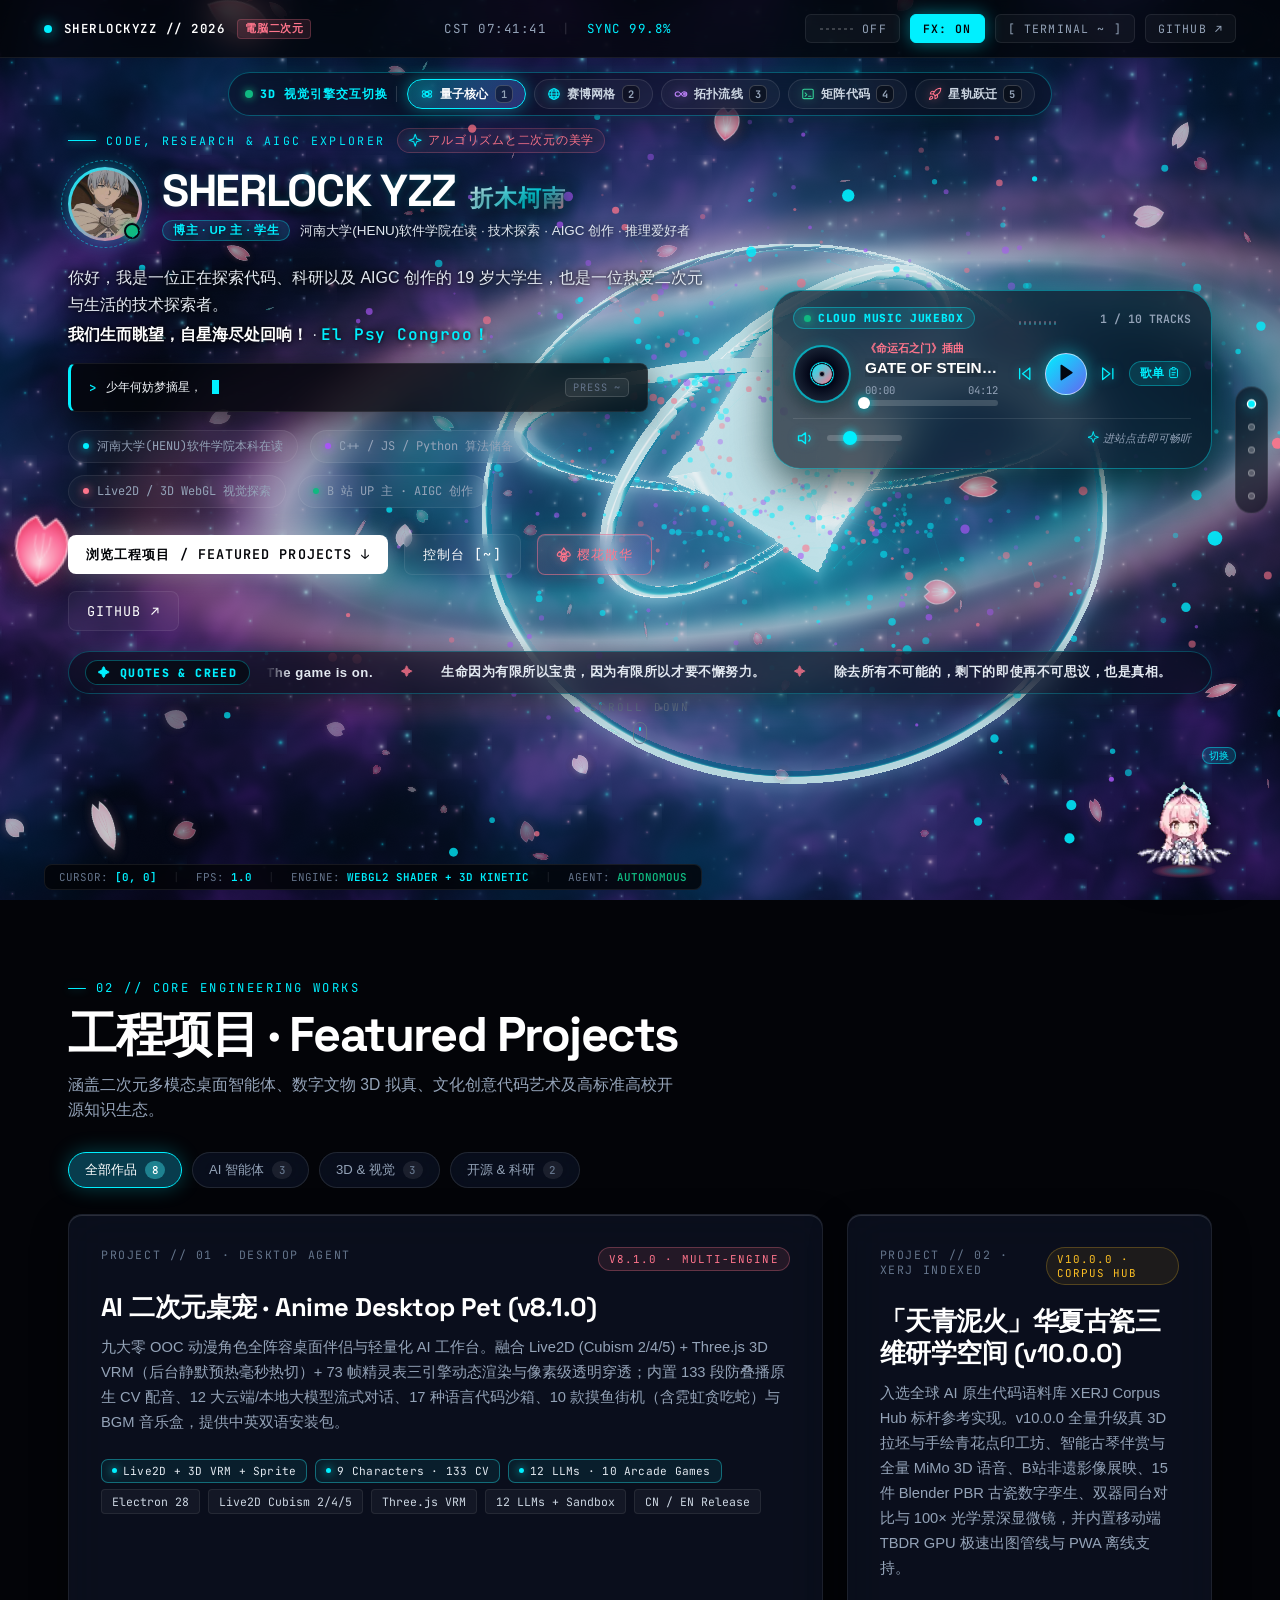
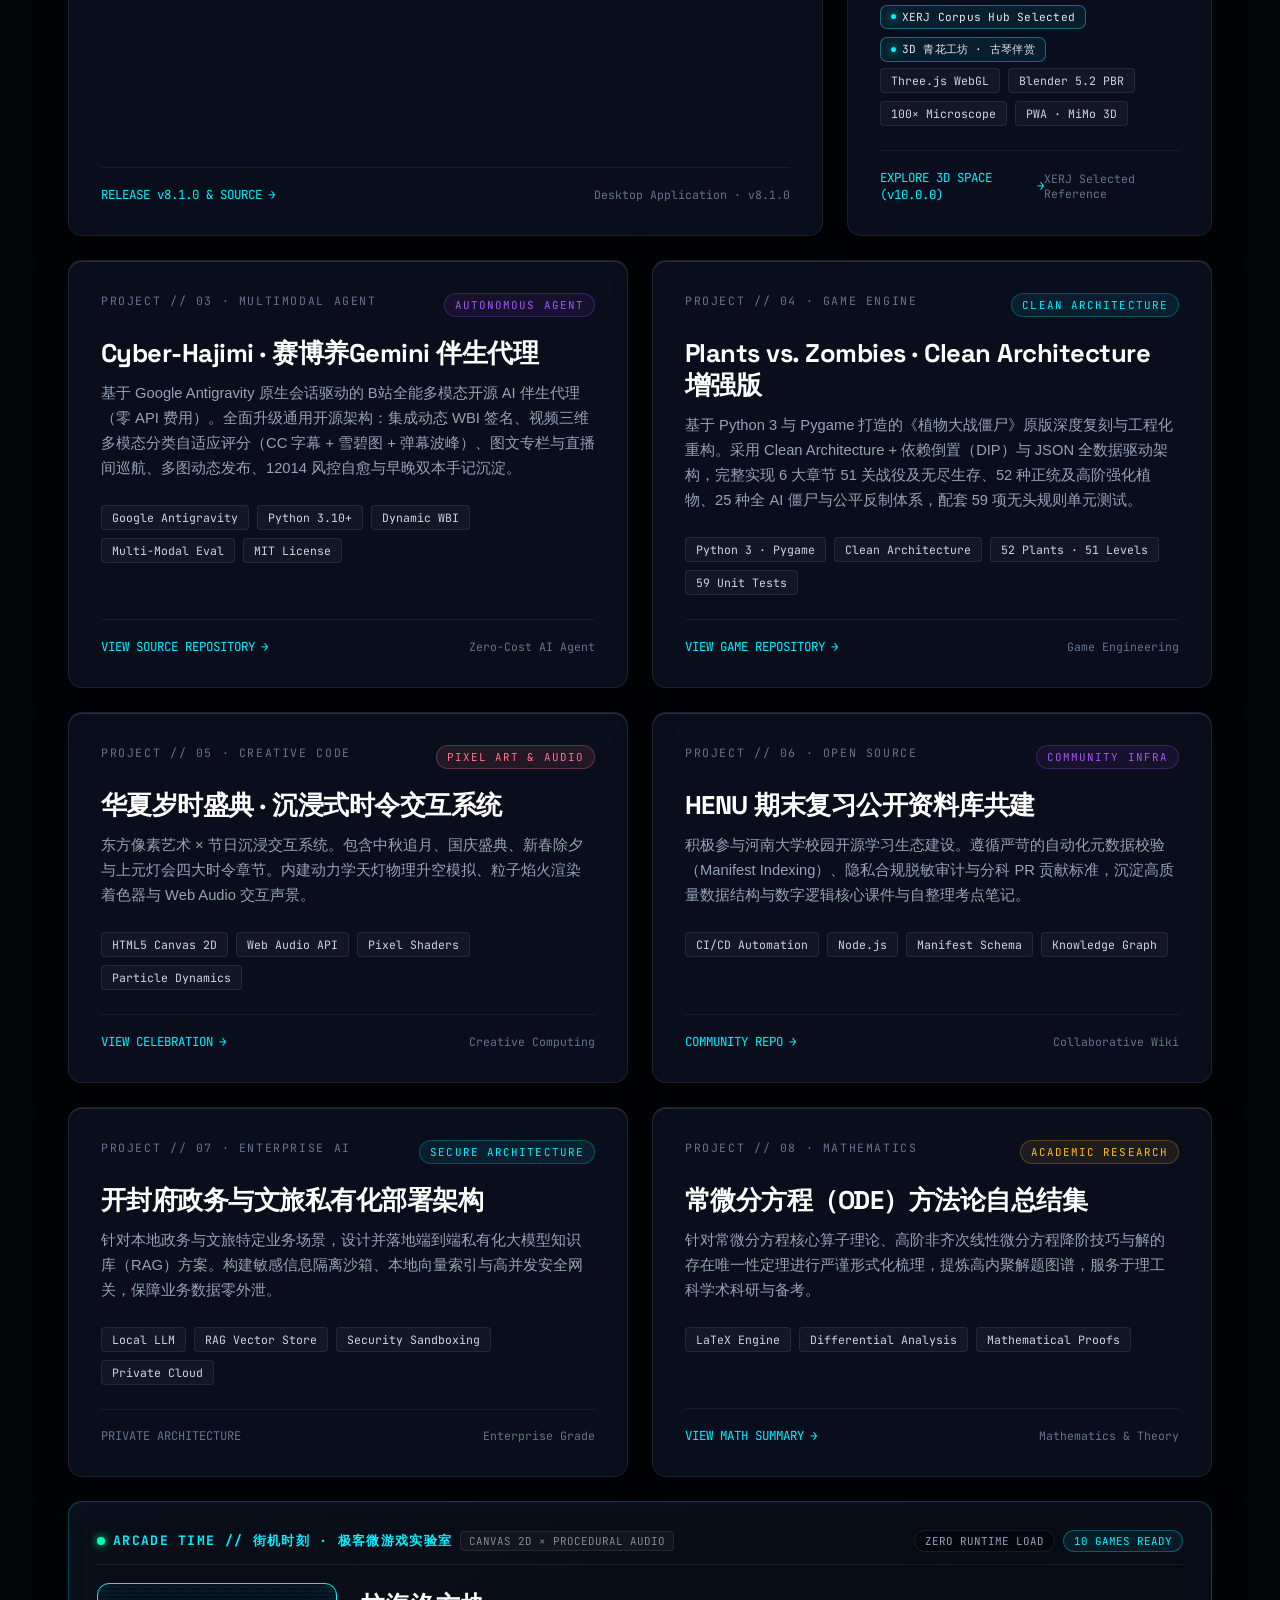
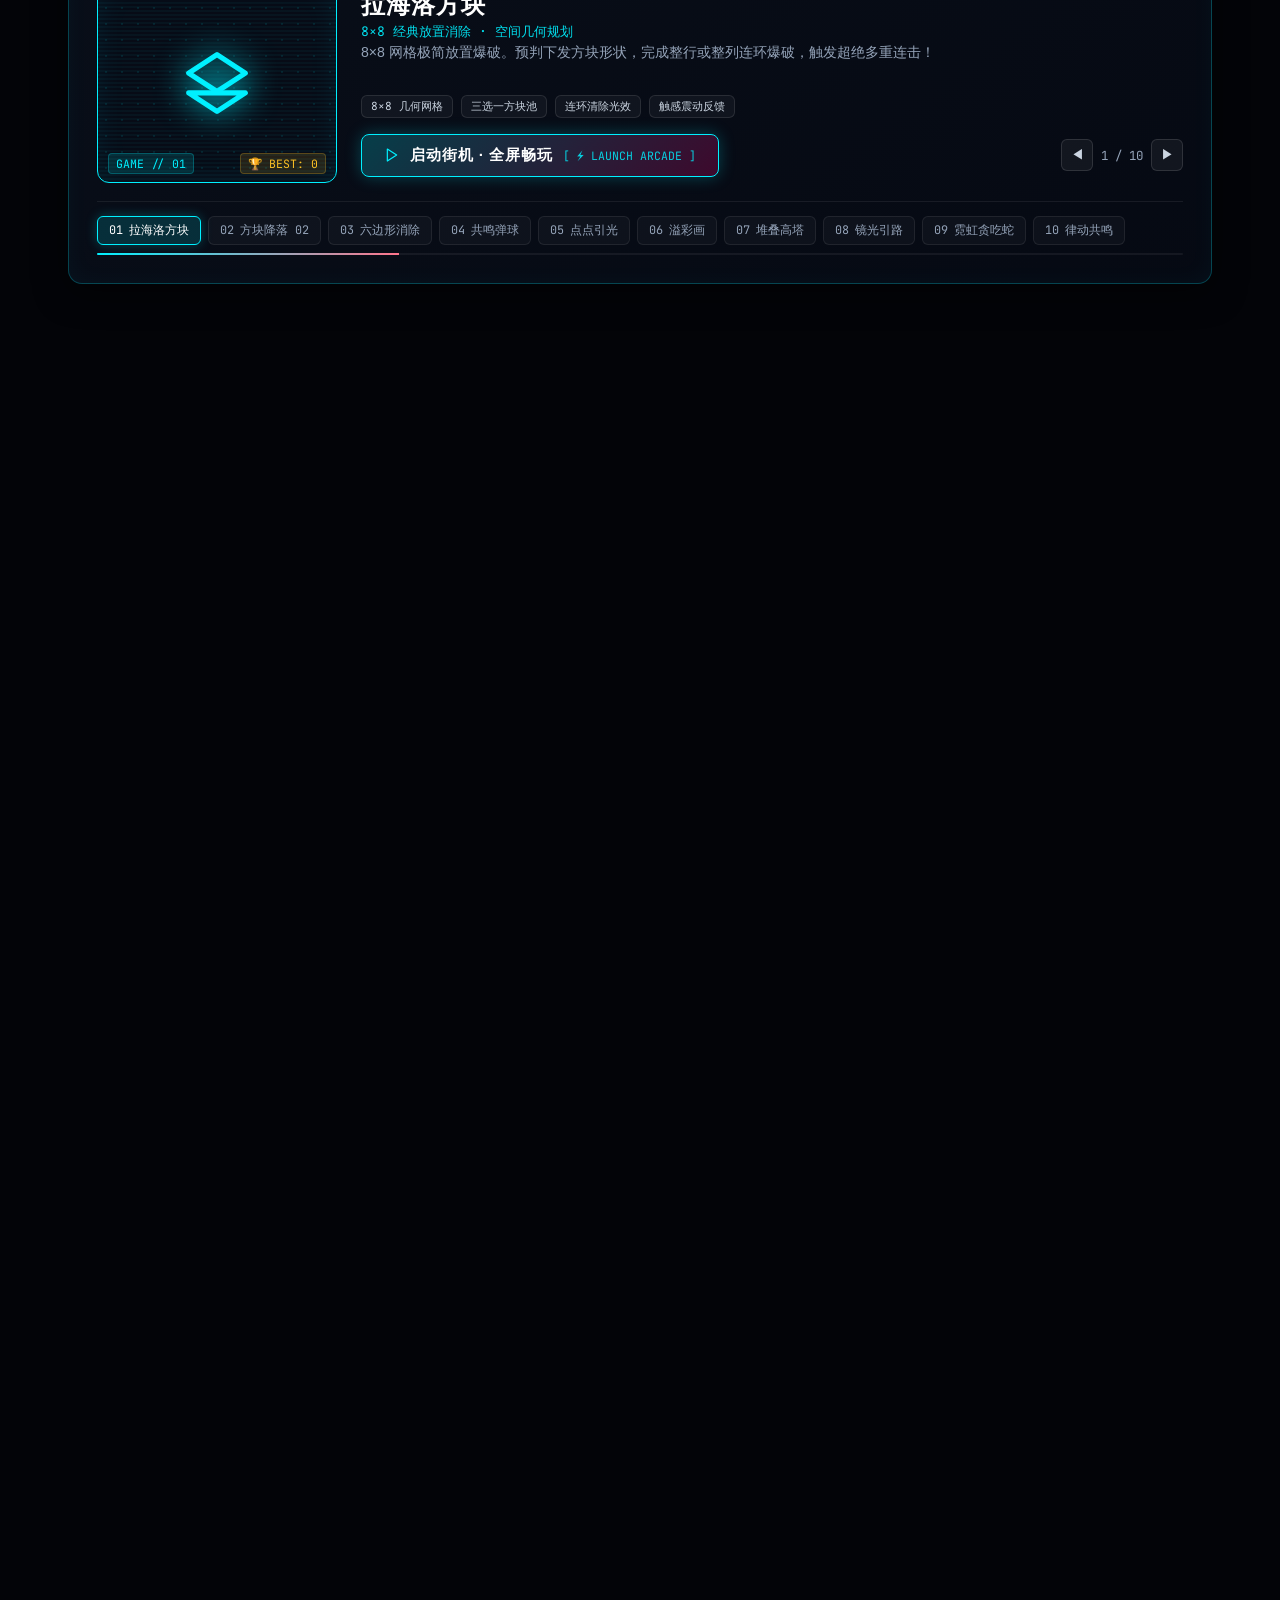
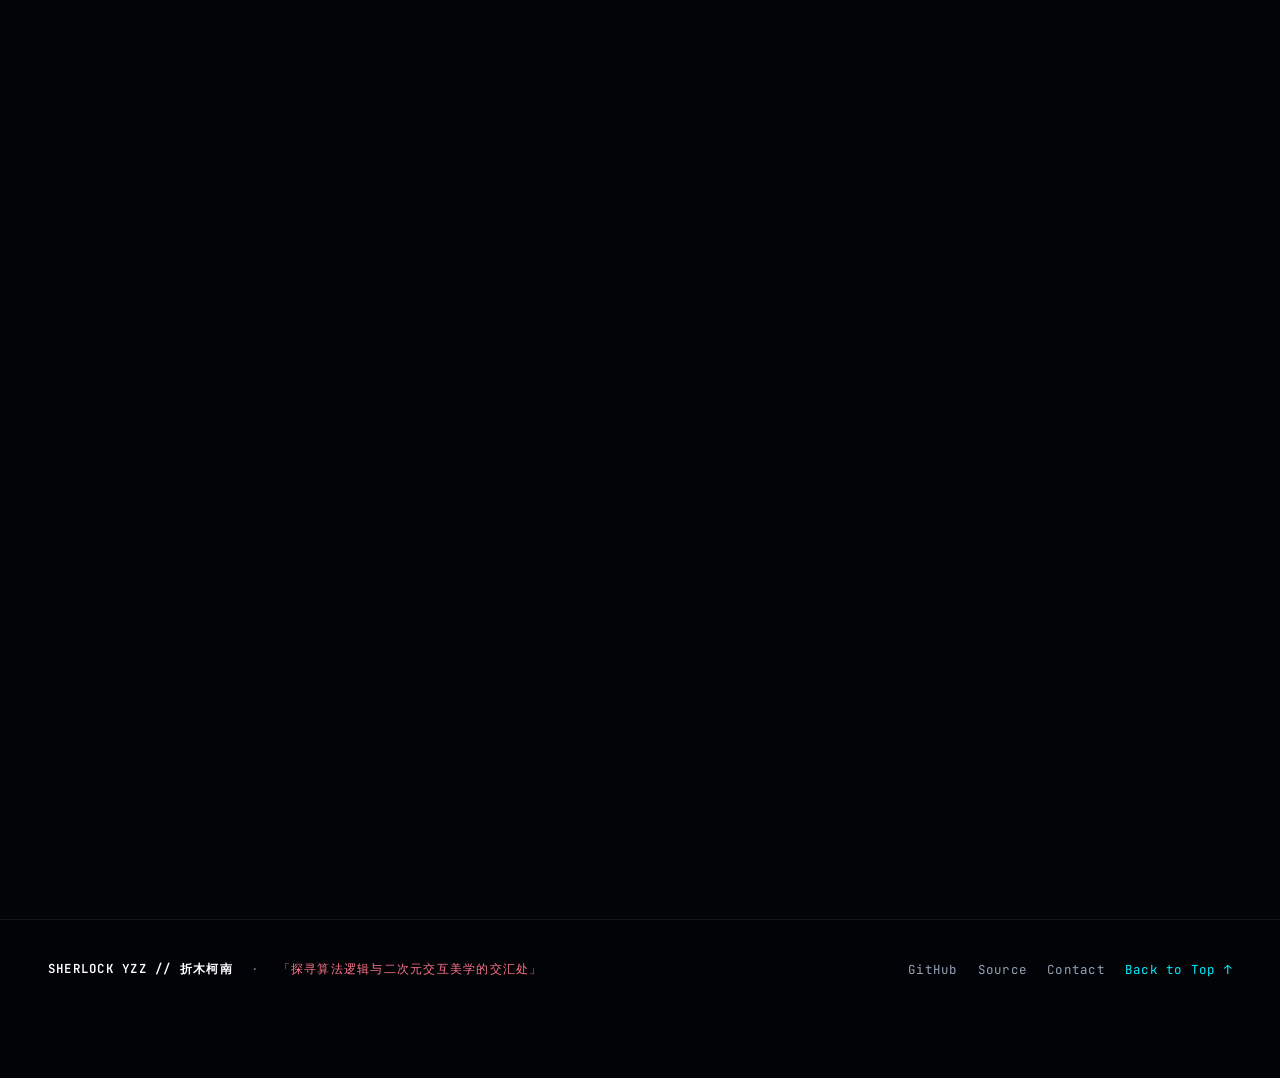
==== commit 225261da: "fix(audio,games,projects): 修复移动端音乐起播与进度条寻址，数独同步替换为霓虹贪吃蛇并更新全项目至最新版" ====
--- a/index.html
+++ b/index.html
@@ -3716,8 +3716,8 @@
             <!-- 10 首曲目抽屉列表 -->
             <div class="music-playlist-drawer" id="music-playlist-drawer"></div>
         </div>
-        <!-- 核心音频元素 (preload="auto" + 全内存 Blob 预取加速，拖拽寻址 0 卡顿) -->
-        <audio id="global-bgm-audio" src="audio/track_08.mp3" preload="auto" playsinline webkit-playsinline></audio>
+        <!-- 核心音频元素 (preload="metadata" 避免移动端首屏抢占带宽，原生 HTTP Range 流式起播与精准寻址) -->
+        <audio id="global-bgm-audio" src="audio/track_08.mp3" preload="metadata" playsinline webkit-playsinline></audio>
     </div>
 
     <!-- 页面内容层 -->
@@ -3950,7 +3950,7 @@
                 <div class="project-filter-bar" role="group" aria-label="工程项目领域筛选">
                     <button type="button" class="project-filter-btn is-active" data-filter="all" aria-pressed="true">
                         <span>全部作品</span>
-                        <span class="filter-count">7</span>
+                        <span class="filter-count">8</span>
                     </button>
                     <button type="button" class="project-filter-btn" data-filter="ai" aria-pressed="false">
                         <span>AI 智能体</span>
@@ -3958,7 +3958,7 @@
                     </button>
                     <button type="button" class="project-filter-btn" data-filter="visual" aria-pressed="false">
                         <span>3D &amp; 视觉</span>
-                        <span class="filter-count">2</span>
+                        <span class="filter-count">3</span>
                     </button>
                     <button type="button" class="project-filter-btn" data-filter="oss" aria-pressed="false">
                         <span>开源 &amp; 科研</span>
@@ -3967,68 +3967,67 @@
                 </div>
 
                 <div class="bento-grid" id="projects-bento-grid">
-                    <!-- 项目 1: AI 二次元桌宠 (大卡片 Span 8) -->
+                    <!-- 项目 1: AI 二次元桌宠 v8.1.0 (大卡片 Span 8) -->
                     <article class="bento-card card-span-8 interactive-card" data-project-cat="ai">
                         <div>
                             <div class="card-top">
                                 <span class="card-index">PROJECT // 01 · DESKTOP AGENT</span>
-                                <span class="card-type-tag tag-sakura">LIVE2D × AI AGENT</span>
+                                <span class="card-type-tag tag-sakura">v8.1.0 · MULTI-ENGINE</span>
                             </div>
-                            <h3 class="card-title">AI 二次元桌宠 · Live2D Desktop Companion</h3>
+                            <h3 class="card-title">AI 二次元桌宠 · Anime Desktop Pet (v8.1.0)</h3>
                             <p class="card-desc">
-                                桌面常驻智能交互伴侣。基于 Electron 与 Live2D SDK 打造轻量级高帧率动画管线，深度融合自主多代理工作流与本地/云端大模型 Function Calling，实现多角色自主感知、桌面协同操作与细腻的情感化语音交互。
+                                九大零 OOC 动漫角色全阵容桌面伴侣与轻量化 AI 工作台。融合 Live2D (Cubism 2/4/5) + Three.js 3D VRM（后台静默预热毫秒热切）+ 73 帧精灵表三引擎动态渲染与像素级透明穿透；内置 133 段防叠播原生 CV 配音、12 大云端/本地大模型流式对话、17 种语言代码沙箱、10 款摸鱼街机（含霓虹贪吃蛇）与 BGM 音乐盒，提供中英双语安装包。
                             </p>
                             <div class="card-metrics-strip">
-                                <span class="metric-chip"><span class="metric-chip-dot"></span>60 FPS Live2D Pipeline</span>
-                                <span class="metric-chip"><span class="metric-chip-dot"></span>Multi-Agent Tool Calling</span>
-                                <span class="metric-chip"><span class="metric-chip-dot"></span>Realtime TTS Resonance</span>
+                                <span class="metric-chip"><span class="metric-chip-dot"></span>Live2D + 3D VRM + Sprite</span>
+                                <span class="metric-chip"><span class="metric-chip-dot"></span>9 Characters · 133 CV</span>
+                                <span class="metric-chip"><span class="metric-chip-dot"></span>12 LLMs · 10 Arcade Games</span>
                             </div>
                             <div class="card-stack">
-                                <span class="stack-pill">Electron</span>
-                                <span class="stack-pill">TypeScript</span>
-                                <span class="stack-pill">Live2D Cubism SDK</span>
-                                <span class="stack-pill">LLM Tool-Calling</span>
-                                <span class="stack-pill">Realtime TTS</span>
-                                <span class="stack-pill">Node.js</span>
+                                <span class="stack-pill">Electron 28</span>
+                                <span class="stack-pill">Live2D Cubism 2/4/5</span>
+                                <span class="stack-pill">Three.js VRM</span>
+                                <span class="stack-pill">12 LLMs + Sandbox</span>
+                                <span class="stack-pill">CN / EN Release</span>
                             </div>
                         </div>
                         <div class="card-footer">
-                            <a href="https://github.com/SherlockYzz/anime-desktop-pet" target="_blank" class="card-link">
-                                <span>VIEW SOURCE REPOSITORY</span>
+                            <a href="https://github.com/SherlockYzz/anime-desktop-pet/releases/tag/v8.1.0" target="_blank" class="card-link">
+                                <span>RELEASE v8.1.0 &amp; SOURCE</span>
                                 <span>→</span>
                             </a>
-                            <span class="card-meta-text">Desktop Application</span>
+                            <span class="card-meta-text">Desktop Application · v8.1.0</span>
                         </div>
                     </article>
 
-                    <!-- 项目 2: 天青泥火 (中卡片 Span 4) -->
+                    <!-- 项目 2: 天青泥火 v10.0.0 (中卡片 Span 4) -->
                     <article class="bento-card card-span-4 interactive-card" data-project-cat="visual">
                         <div>
                             <div class="card-top">
                                 <span class="card-index">PROJECT // 02 · XERJ INDEXED</span>
-                                <span class="card-type-tag tag-amber">CORPUS HUB</span>
+                                <span class="card-type-tag tag-amber">v10.0.0 · CORPUS HUB</span>
                             </div>
-                            <h3 class="card-title">「天青泥火」宋瓷 3D 研学空间 (v7.0)</h3>
+                            <h3 class="card-title">「天青泥火」华夏古瓷三维研学空间 (v10.0.0)</h3>
                             <p class="card-desc">
-                                获评为全球高质量开源范本，正式入选开源 AI 搜索引擎 XERJ Corpus Hub 标杆参考实现。基于 Three.js r128 原生打造双器同台矩阵对比、100x 景深微距显微镜、全息剖面与双层清漆物理渲染。
+                                入选全球 AI 原生代码语料库 XERJ Corpus Hub 标杆参考实现。v10.0.0 全量升级真 3D 拉坯与手绘青花点印工坊、智能古琴伴赏与全量 MiMo 3D 语音、B站非遗影像展映、15 件 Blender PBR 古瓷数字孪生、双器同台对比与 100× 光学景深显微镜，并内置移动端 TBDR GPU 极速出图管线与 PWA 离线支持。
                             </p>
                             <div class="card-metrics-strip">
                                 <span class="metric-chip"><span class="metric-chip-dot"></span>XERJ Corpus Hub Selected</span>
-                                <span class="metric-chip"><span class="metric-chip-dot"></span>100× PBR Zoom</span>
+                                <span class="metric-chip"><span class="metric-chip-dot"></span>3D 青花工坊 · 古琴伴赏</span>
                             </div>
                             <div class="card-stack">
-                                <span class="stack-pill">Three.js r128</span>
-                                <span class="stack-pill">XERJ Reference</span>
-                                <span class="stack-pill">100x Microscope</span>
-                                <span class="stack-pill">PBR Clearcoat</span>
+                                <span class="stack-pill">Three.js WebGL</span>
+                                <span class="stack-pill">Blender 5.2 PBR</span>
+                                <span class="stack-pill">100× Microscope</span>
+                                <span class="stack-pill">PWA · MiMo 3D</span>
                             </div>
                         </div>
                         <div class="card-footer">
                             <a href="https://sherlockyzz.github.io/Memories-of-Chinese-Porcelain-Web/" target="_blank" class="card-link">
-                                <span>EXPLORE 3D SPACE</span>
+                                <span>EXPLORE 3D SPACE (v10.0.0)</span>
                                 <span>→</span>
                             </a>
-                            <span class="card-meta-text">Selected Reference</span>
+                            <span class="card-meta-text">XERJ Selected Reference</span>
                         </div>
                     </article>
 
@@ -4039,15 +4038,15 @@
                                 <span class="card-index">PROJECT // 03 · MULTIMODAL AGENT</span>
                                 <span class="card-type-tag tag-violet">AUTONOMOUS AGENT</span>
                             </div>
-                            <h3 class="card-title">Cyber-Gemini Twins · 赛博双子星伴生体</h3>
+                            <h3 class="card-title">Cyber-Hajimi · 赛博养Gemini 伴生代理</h3>
                             <p class="card-desc">
-                                基于 Google Antigravity 原生驱动的 B站全能多模态 AI 伴生代理。集成现代 WBI 动态防爬签名逆向、视频分类自适应深度评分、CC 字幕提炼、直播间实时态势感知与全自动动态互动，零 API 成本架构。
+                                基于 Google Antigravity 原生会话驱动的 B站全能多模态开源 AI 伴生代理（零 API 费用）。全面升级通用开源架构：集成动态 WBI 签名、视频三维多模态分类自适应评分（CC 字幕 + 雪碧图 + 弹幕波峰）、图文专栏与直播间巡航、多图动态发布、12014 风控自愈与早晚双本手记沉淀。
                             </p>
                             <div class="card-stack">
                                 <span class="stack-pill">Google Antigravity</span>
                                 <span class="stack-pill">Python 3.10+</span>
                                 <span class="stack-pill">Dynamic WBI</span>
-                                <span class="stack-pill">Live Danmaku</span>
+                                <span class="stack-pill">Multi-Modal Eval</span>
                                 <span class="stack-pill">MIT License</span>
                             </div>
                         </div>
@@ -4056,15 +4055,42 @@
                                 <span>VIEW SOURCE REPOSITORY</span>
                                 <span>→</span>
                             </a>
-                            <span class="card-meta-text">Desktop Agent</span>
+                            <span class="card-meta-text">Zero-Cost AI Agent</span>
                         </div>
                     </article>
 
-                    <!-- 项目 4: 华夏岁时盛典 (中卡片 Span 6) -->
+                    <!-- 项目 4: PVZ Clean Architecture 重构增强版 (中卡片 Span 6) -->
                     <article class="bento-card card-span-6 interactive-card" data-project-cat="visual">
                         <div>
                             <div class="card-top">
-                                <span class="card-index">PROJECT // 04 · CREATIVE CODE</span>
+                                <span class="card-index">PROJECT // 04 · GAME ENGINE</span>
+                                <span class="card-type-tag tag-cyan">CLEAN ARCHITECTURE</span>
+                            </div>
+                            <h3 class="card-title">Plants vs. Zombies · Clean Architecture 增强版</h3>
+                            <p class="card-desc">
+                                基于 Python 3 与 Pygame 打造的《植物大战僵尸》原版深度复刻与工程化重构。采用 Clean Architecture + 依赖倒置（DIP）与 JSON 全数据驱动架构，完整实现 6 大章节 51 关战役及无尽生存、52 种正统及高阶强化植物、25 种全 AI 僵尸与公平反制体系，配套 59 项无头规则单元测试。
+                            </p>
+                            <div class="card-stack">
+                                <span class="stack-pill">Python 3 · Pygame</span>
+                                <span class="stack-pill">Clean Architecture</span>
+                                <span class="stack-pill">52 Plants · 51 Levels</span>
+                                <span class="stack-pill">59 Unit Tests</span>
+                            </div>
+                        </div>
+                        <div class="card-footer">
+                            <a href="https://github.com/SherlockYzz/PVZ-Gemini-4-Argon" target="_blank" class="card-link">
+                                <span>VIEW GAME REPOSITORY</span>
+                                <span>→</span>
+                            </a>
+                            <span class="card-meta-text">Game Engineering</span>
+                        </div>
+                    </article>
+
+                    <!-- 项目 5: 华夏岁时盛典 (中卡片 Span 6) -->
+                    <article class="bento-card card-span-6 interactive-card" data-project-cat="visual">
+                        <div>
+                            <div class="card-top">
+                                <span class="card-index">PROJECT // 05 · CREATIVE CODE</span>
                                 <span class="card-type-tag tag-sakura">PIXEL ART &amp; AUDIO</span>
                             </div>
                             <h3 class="card-title">华夏岁时盛典 · 沉浸式时令交互系统</h3>
@@ -4087,11 +4113,11 @@
                         </div>
                     </article>
 
-                    <!-- 项目 5: HENU 开源资料站 (中卡片 Span 6) -->
+                    <!-- 项目 6: HENU 开源资料站 (中卡片 Span 6) -->
                     <article class="bento-card card-span-6 interactive-card" data-project-cat="oss">
                         <div>
                             <div class="card-top">
-                                <span class="card-index">PROJECT // 05 · OPEN SOURCE</span>
+                                <span class="card-index">PROJECT // 06 · OPEN SOURCE</span>
                                 <span class="card-type-tag tag-violet">COMMUNITY INFRA</span>
                             </div>
                             <h3 class="card-title">HENU 期末复习公开资料库共建</h3>
@@ -4114,11 +4140,11 @@
                         </div>
                     </article>
 
-                    <!-- 项目 6: 开封府政务与文旅私有化 (卡片 Span 6) -->
+                    <!-- 项目 7: 开封府政务与文旅私有化 (卡片 Span 6) -->
                     <article class="bento-card card-span-6 interactive-card" data-project-cat="ai">
                         <div>
                             <div class="card-top">
-                                <span class="card-index">PROJECT // 06 · ENTERPRISE AI</span>
+                                <span class="card-index">PROJECT // 07 · ENTERPRISE AI</span>
                                 <span class="card-type-tag">SECURE ARCHITECTURE</span>
                             </div>
                             <h3 class="card-title">开封府政务与文旅私有化部署架构</h3>
@@ -4138,11 +4164,11 @@
                         </div>
                     </article>
 
-                    <!-- 项目 7: 常微分方程核心考点解析 (卡片 Span 12) -->
+                    <!-- 项目 8: 常微分方程核心考点解析 (卡片 Span 6) -->
                     <article class="bento-card card-span-6 interactive-card" data-project-cat="oss">
                         <div>
                             <div class="card-top">
-                                <span class="card-index">PROJECT // 07 · MATHEMATICS</span>
+                                <span class="card-index">PROJECT // 08 · MATHEMATICS</span>
                                 <span class="card-type-tag tag-amber">ACADEMIC RESEARCH</span>
                             </div>
                             <h3 class="card-title">常微分方程（ODE）方法论自总结集</h3>
@@ -4775,6 +4801,13 @@
 
         function attachBgmAnalyser() {
             if (bgmMediaSource || bgmMediaSourceFailed) return;
+            // 移动端直接走原生 <audio> 音频管线，避免 iOS Safari / 微信 / Android WebView 下
+            // createMediaElementSource 与 AudioContext 挂起或 Range 寻址冲突导致静音与卡顿
+            const isMobileAudioEnv = /Android|webOS|iPhone|iPad|iPod|BlackBerry|IEMobile|Opera Mini|Mobile/i.test(navigator.userAgent) || (navigator.maxTouchPoints > 1 && window.innerWidth <= 1024);
+            if (isMobileAudioEnv) {
+                bgmMediaSourceFailed = true;
+                return;
+            }
             if (location.protocol !== 'http:' && location.protocol !== 'https:') return;
             try {
                 initAudio();
@@ -4884,7 +4917,7 @@
             requestAnimationFrame(renderSpectrum);
             sCtx.clearRect(0, 0, 38, 14);
             const hasLiveBgm = (typeof isBgmPlaying !== 'undefined' && isBgmPlaying);
-            if ((!isAudioPlaying && !hasLiveBgm) || !analyser) {
+            if (!isAudioPlaying && !hasLiveBgm) {
                 // 待机平息呼吸线
                 sCtx.fillStyle = 'rgba(255, 255, 255, 0.2)';
                 for (let i = 0; i < 6; i++) {
@@ -4893,13 +4926,16 @@
                 return;
             }
 
-            analyser.getByteFrequencyData(audioDataArray);
+            const hasAnalyserData = Boolean(analyser && audioDataArray);
+            if (hasAnalyserData) {
+                analyser.getByteFrequencyData(audioDataArray);
+            }
             const barCount = 6;
-            const step = Math.floor(audioDataArray.length / barCount);
+            const step = hasAnalyserData ? Math.floor(audioDataArray.length / barCount) : 1;
             const nowT = performance.now() * 0.006;
             for (let i = 0; i < barCount; i++) {
-                let val = audioDataArray[i * step] || 0;
-                if (val === 0 && hasLiveBgm && !bgmMediaSource) {
+                let val = hasAnalyserData ? (audioDataArray[i * step] || 0) : 0;
+                if (val === 0 && hasLiveBgm) {
                     val = 80 + Math.sin(nowT + i * 0.9) * 65;
                 }
                 const h = Math.max(2, (val / 255) * 12);
@@ -5647,12 +5683,14 @@
                 appendTermLine('  4. Creative Tech (AI Manga Pipelines, Multimodal Dev, Game Dev, HCI)', 'sakura');
             },
             projects: () => {
-                appendTermLine('1. AI Anime Desktop Pet (Electron + Live2D + LLM Tool-Calling)', 'sakura');
-                appendTermLine('2. Memories of Chinese Porcelain (Three.js WebGL 3D Heritage)', 'green');
-                appendTermLine('3. Mid-Autumn Celebration (Pixel Art & Dynamic Canvas FX)', 'sakura');
-                appendTermLine('4. HENU Final Review Knowledge Base (Open Source Infra)', 'green');
-                appendTermLine('5. Kaifeng Government & Tourism Private Enterprise AI', 'cyan');
-                appendTermLine('6. Differential Equations Theoretical Methodology Archive', 'gold');
+                appendTermLine('1. AI Anime Desktop Pet v8.1.0 (Live2D + 3D VRM + 73f Sprite + 10 Games)', 'sakura');
+                appendTermLine('2. Tianqing Nihuo v10.0.0 (Three.js 3D Porcelain · 3D Pottery · XERJ Selected)', 'green');
+                appendTermLine('3. Cyber-Hajimi Bilibili Agent (Google Antigravity · WBI · Multi-Modal Eval)', 'cyan');
+                appendTermLine('4. Plants vs. Zombies Clean Architecture (52 Plants · 25 Zombies · 51 Levels)', 'green');
+                appendTermLine('5. Mid-Autumn Celebration (Pixel Art & Dynamic Canvas FX)', 'sakura');
+                appendTermLine('6. HENU Final Review Knowledge Base (Open Source Infra)', 'green');
+                appendTermLine('7. Kaifeng Government & Tourism Private Enterprise AI', 'cyan');
+                appendTermLine('8. Differential Equations Theoretical Methodology Archive', 'gold');
             },
             skills: () => {
                 appendTermLine('[AI & Agents]  : Autonomous Agents, Tool Calling, RAG, Prompt Architecture', 'cyan');
@@ -7465,9 +7503,6 @@
         let audioPrimed = false;       // 手势解锁标记
         let playlistsInitialized = false; // 列表 DOM 单次渲染标记，避免点击瞬间 DOM 节点被销毁重建
 
-        // 全内存 Blob 预取缓存（http/https 下将整首 MP3 预缓存为本地 blob: URL，实现零延迟任意秒切）
-        const trackBlobCache = new Map();
-        const trackFetchPromises = new Map();
         let activeTrackRawSrc = bgmPlaylist[0].src;
         let isDraggingSeek = false;
         let isSeekingBuffer = false;
@@ -7475,34 +7510,28 @@
         let pendingSeekSec = null;
         let seekLockUntil = 0;
 
-        function prefetchTrackBlob(rawSrc) {
-            if (!rawSrc) return Promise.resolve('');
-            if (window.location.protocol !== 'http:' && window.location.protocol !== 'https:') {
-                return Promise.resolve(rawSrc);
-            }
-            if (trackBlobCache.has(rawSrc)) {
-                return Promise.resolve(trackBlobCache.get(rawSrc));
-            }
-            if (trackFetchPromises.has(rawSrc)) {
-                return trackFetchPromises.get(rawSrc);
-            }
-            const p = fetch(rawSrc, { cache: 'force-cache' })
-                .then((res) => {
-                    if (!res.ok) throw new Error('HTTP ' + res.status);
-                    return res.blob();
-                })
-                .then((blob) => {
-                    const blobUrl = URL.createObjectURL(blob);
-                    trackBlobCache.set(rawSrc, blobUrl);
-                    trackFetchPromises.delete(rawSrc);
-                    return blobUrl;
-                })
-                .catch(() => {
-                    trackFetchPromises.delete(rawSrc);
-                    return rawSrc;
-                });
-            trackFetchPromises.set(rawSrc, p);
-            return p;
+        // 将目标秒数安全写入原生 <audio>.currentTime（兼容 seekable 范围边界）
+        function commitSeekTime(targetSec) {
+            if (!bgmAudio || targetSec === null || !isFinite(targetSec)) return false;
+            if (bgmAudio.readyState < 1) return false;
+            const dur = (bgmAudio.duration && isFinite(bgmAudio.duration) && bgmAudio.duration > 0)
+                ? bgmAudio.duration
+                : getTrackDurationSec(bgmIndex);
+            let clamped = Math.max(0, Math.min(Math.max(0, dur - 0.25), targetSec));
+            try {
+                if (bgmAudio.seekable && bgmAudio.seekable.length > 0) {
+                    const seekStart = bgmAudio.seekable.start(0);
+                    const seekEnd = bgmAudio.seekable.end(bgmAudio.seekable.length - 1);
+                    if (isFinite(seekEnd) && seekEnd > seekStart) {
+                        clamped = Math.max(seekStart, Math.min(seekEnd - 0.1, clamped));
+                    }
+                }
+                bgmAudio.currentTime = clamped;
+                return true;
+            } catch (err) {
+                console.warn('[Audio] commitSeekTime failed:', err);
+                return false;
+            }
         }
 
         const isMobileDevice = /Android|webOS|iPhone|iPad|iPod|BlackBerry|IEMobile|Opera Mini|Mobile/i.test(navigator.userAgent) || window.innerWidth <= 768;
@@ -7690,32 +7719,46 @@
             renderPlaylists();
         }
 
-        // ================= 原生流式音频调度器 (规范 HTML5 Audio 手势起播，零卡顿零带宽浪费) =================
-        function safeExecutePlay() {
+        // ================= 原生流式音频调度器 (手势同步起播 + Range 瞬时寻址，彻底解决移动端卡顿与拖拽失灵) =================
+        function safeExecutePlay(seekTargetOnPlay = null) {
             if (!bgmAudio) return;
-            if (typeof attachBgmAnalyser === 'function') {
+            const mySession = ++playSessionId;
+            userWantsPlayback = true;
+
+            if (!isMobileDevice && typeof attachBgmAnalyser === 'function') {
                 attachBgmAnalyser();
             }
-            if (audioCtx && audioCtx.state === 'suspended') {
+            if (!isMobileDevice && audioCtx && audioCtx.state === 'suspended') {
                 audioCtx.resume().catch(() => {});
             }
+
             const playPromise = bgmAudio.play();
             if (playPromise !== undefined) {
                 playPromise.then(() => {
+                    if (mySession !== playSessionId) return;
+                    audioPrimed = true;
                     isBgmPlaying = true;
+                    // iOS Safari 首次起播时可能把预设的 currentTime 重置回 0，此处二次校准落地
+                    const desiredSec = seekTargetOnPlay !== null ? seekTargetOnPlay : pendingSeekSec;
+                    if (desiredSec !== null && bgmAudio.readyState >= 1 && Math.abs((bgmAudio.currentTime || 0) - desiredSec) > 1.5) {
+                        commitSeekTime(desiredSec);
+                    }
                     syncMusicUI();
                 }).catch(err => {
-                    if (err.name === 'AbortError') {
+                    if (mySession !== playSessionId) return;
+                    if (err && err.name === 'AbortError') {
                         return;
                     }
                     console.warn('[Audio] play rejected:', err);
                     isBgmPlaying = false;
+                    userWantsPlayback = false;
+                    isBuffering = false;
                     syncMusicUI();
                 });
             }
         }
 
-        // 载入并播放曲目 (优先命中全内存 blob: 缓存，0ms 瞬时起播与瞬时拖拽)
+        // 载入并播放曲目 (直接走原生 HTTP Range 流式播放，不抢占全量带宽，保持手势内同步起播)
         function loadAndPlay(index, autoPlay = true) {
             bgmIndex = (index + bgmPlaylist.length) % bgmPlaylist.length;
             const track = bgmPlaylist[bgmIndex];
@@ -7728,21 +7771,16 @@
             wasPlayingBeforeSeek = false;
             isChangingTrack = true;
 
-            try { bgmAudio.pause(); } catch(e) {}
-
-            const cachedBlob = trackBlobCache.get(track.src);
-            if (cachedBlob) {
-                bgmAudio.src = cachedBlob;
-            } else {
+            const currentAttrSrc = bgmAudio.getAttribute('src') || '';
+            if (currentAttrSrc !== track.src) {
+                try { bgmAudio.pause(); } catch(e) {}
+                bgmAudio.setAttribute('src', track.src);
                 bgmAudio.src = track.src;
-                prefetchTrackBlob(track.src);
-            }
-            try { bgmAudio.load(); } catch(e) {}
-
-            // 顺带在空闲窗口后台预取下一首，保障切歌体验
-            const nextTrack = bgmPlaylist[(bgmIndex + 1) % bgmPlaylist.length];
-            if (nextTrack && nextTrack.src !== track.src) {
-                setTimeout(() => { prefetchTrackBlob(nextTrack.src); }, 250);
+                if (!autoPlay) {
+                    try { bgmAudio.load(); } catch(e) {}
+                }
+            } else if (bgmAudio.readyState >= 1) {
+                try { bgmAudio.currentTime = 0; } catch(e) {}
             }
 
             // 立即重置视觉进度与时间显示，给用户即刻响应反馈
@@ -7752,38 +7790,40 @@
                 if (heroCurTime) heroCurTime.textContent = '00:00';
                 if (curTimeEl) curTimeEl.textContent = '00:00';
             }
-            syncMusicUI();
 
             if (autoPlay) {
+                isBgmPlaying = true;
+                syncMusicUI();
                 safeExecutePlay();
             } else {
+                userWantsPlayback = false;
                 isBgmPlaying = false;
                 syncMusicUI();
             }
-            setTimeout(() => { isChangingTrack = false; }, 120);
-        }
-
-        // 默认初始化装载第 1 首曲目信息，并后台预取首曲至内存 Blob（拖拽寻址零卡顿）
+            setTimeout(() => { isChangingTrack = false; }, 160);
+        }
+
+        // 默认初始化装载第 1 首曲目信息（不再在首屏预取全量 Blob 抢占移动端带宽）
         syncMusicUI();
-        prefetchTrackBlob(bgmPlaylist[0].src).then((blobUrl) => {
-            if (!blobUrl || !String(blobUrl).startsWith('blob:')) return;
-            if (activeTrackRawSrc === bgmPlaylist[0].src && bgmAudio && bgmAudio.paused && pendingSeekSec === null && !String(bgmAudio.src).startsWith('blob:')) {
-                bgmAudio.src = blobUrl;
-                try { bgmAudio.load(); } catch (e) {}
-            }
-        });
 
         // 播放/暂停总控 (精准响应，真实感知音频状态)
         function togglePlayPause() {
             if (!bgmAudio) return;
             if (isBgmPlaying || !bgmAudio.paused) {
+                userWantsPlayback = false;
+                pendingSeekSec = null;
+                isSeekingBuffer = false;
+                wasPlayingBeforeSeek = false;
                 try { bgmAudio.pause(); } catch(e) {}
                 isBgmPlaying = false;
                 syncMusicUI();
             } else {
-                if (!bgmAudio.src || bgmAudio.src === '' || bgmAudio.src === window.location.href) {
+                const track = bgmPlaylist[bgmIndex];
+                if (!bgmAudio.getAttribute('src') || !bgmAudio.src || bgmAudio.src === window.location.href) {
                     loadAndPlay(bgmIndex, true);
                 } else {
+                    isBgmPlaying = true;
+                    syncMusicUI();
                     safeExecutePlay();
                 }
             }
@@ -7904,41 +7944,28 @@
                 const targetSec = Math.max(0, Math.min(Math.max(0, totalDur - 0.25), pct * totalDur));
                 pendingSeekSec = targetSec;
                 isSeekingBuffer = true;
-                seekLockUntil = performance.now() + 2000;
+                seekLockUntil = performance.now() + 2500;
                 wasPlayingBeforeSeek = true;
 
                 // 立即锁定进度条 UI，杜绝松手回跳
                 updateVisuals(targetSec / totalDur);
 
-                // 如果当前曲目的内存 Blob 已预取完毕但尚未切过去，立即切换至 zero-latency blob: 源并在 loadedmetadata 时落地跳转
-                const cachedBlob = trackBlobCache.get(activeTrackRawSrc);
-                if (cachedBlob && !String(bgmAudio.src).startsWith('blob:')) {
-                    isChangingTrack = true;
-                    try { bgmAudio.pause(); } catch (e) {}
-                    bgmAudio.src = cachedBlob;
-                    try { bgmAudio.load(); } catch (e) {}
-                    if (typeof attachBgmAnalyser === 'function') attachBgmAnalyser();
-                    if (audioCtx && audioCtx.state === 'suspended') audioCtx.resume().catch(() => {});
-                    isBgmPlaying = true;
-                    syncMusicUI();
-                    return;
-                }
-
+                // 确保音频源已挂载
+                const curTrack = bgmPlaylist[bgmIndex];
+                if (curTrack && (!bgmAudio.getAttribute('src') || !bgmAudio.src || bgmAudio.src === window.location.href)) {
+                    bgmAudio.setAttribute('src', curTrack.src);
+                    bgmAudio.src = curTrack.src;
+                }
+
+                // 若 metadata 已就绪，立刻同步写入 currentTime
                 if (bgmAudio.readyState >= 1) {
-                    try {
-                        bgmAudio.currentTime = targetSec;
-                    } catch(err) {
-                        console.warn('[Audio] seek error:', err);
-                    }
-                    isBgmPlaying = true;
-                    syncMusicUI();
-                    safeExecutePlay();
-                } else {
-                    try { bgmAudio.load(); } catch (e) {}
-                    isBgmPlaying = true;
-                    syncMusicUI();
-                    safeExecutePlay();
-                }
+                    commitSeekTime(targetSec);
+                }
+
+                // 在用户松手的同步手势窗口内立刻发起播放（若之前未解锁，可顺带触发加载与起播）
+                isBgmPlaying = true;
+                syncMusicUI();
+                safeExecutePlay(targetSec);
             }
 
             // Pointer Events 与旧版 Touch 回退互斥绑定，彻底消除触屏双触发
@@ -7969,7 +7996,9 @@
                     e.stopPropagation();
                     isDraggingSeek = false;
                     try { bgEl.releasePointerCapture(e.pointerId); } catch(err) {}
-                    const pct = typeof e.clientX === 'number' ? getProgress(e.clientX) : lastDragPct;
+                    // pointercancel 时部分移动端浏览器 clientX 可能为 0，优先沿用最后一次有效拖拽比例
+                    const useEventX = (e.type === 'pointerup' && typeof e.clientX === 'number' && (e.clientX !== 0 || lastDragPct === 0));
+                    const pct = useEventX ? getProgress(e.clientX) : lastDragPct;
                     updateVisuals(pct);
                     applySeek(pct);
                 }
@@ -7990,11 +8019,12 @@
 
                 bgEl.addEventListener('touchmove', (e) => {
                     if (isDraggingSeek && e.touches && e.touches.length > 0) {
+                        e.preventDefault();
                         e.stopPropagation();
                         const pct = getProgress(e.touches[0].clientX);
                         updateVisuals(pct);
                     }
-                }, { passive: true });
+                }, { passive: false });
 
                 bgEl.addEventListener('touchend', (e) => {
                     if (isDraggingSeek) {
@@ -8061,14 +8091,14 @@
                     : getTrackDurationSec(bgmIndex);
                 syncDurationUI(totalDur);
                 if (pendingSeekSec !== null && totalDur > 0) {
-                    const clampTarget = Math.min(pendingSeekSec, Math.max(0, totalDur - 0.25));
-                    try {
-                        bgmAudio.currentTime = clampTarget;
-                    } catch (err) {}
+                    commitSeekTime(pendingSeekSec);
                     isChangingTrack = false;
-                    if (wasPlayingBeforeSeek || isBgmPlaying) {
-                        safeExecutePlay();
-                    }
+                }
+            });
+
+            bgmAudio.addEventListener('loadeddata', () => {
+                if (pendingSeekSec !== null && bgmAudio.readyState >= 1 && Math.abs((bgmAudio.currentTime || 0) - pendingSeekSec) > 1.5) {
+                    commitSeekTime(pendingSeekSec);
                 }
             });
 
@@ -8082,7 +8112,16 @@
             // 播放真正进入吐数据状态
             bgmAudio.addEventListener('playing', () => {
                 isChangingTrack = false;
-                if (pendingSeekSec === null) {
+                isBuffering = false;
+                if (pendingSeekSec !== null) {
+                    if (Math.abs((bgmAudio.currentTime || 0) - pendingSeekSec) > 1.8) {
+                        commitSeekTime(pendingSeekSec);
+                    } else {
+                        pendingSeekSec = null;
+                        isSeekingBuffer = false;
+                        seekLockUntil = 0;
+                    }
+                } else {
                     isSeekingBuffer = false;
                 }
                 wasPlayingBeforeSeek = false;
@@ -8110,7 +8149,7 @@
                 } else {
                     isSeekingBuffer = false;
                 }
-                if ((wasPlayingBeforeSeek || isBgmPlaying) && bgmAudio.paused) {
+                if ((wasPlayingBeforeSeek || userWantsPlayback) && bgmAudio.paused) {
                     safeExecutePlay();
                 }
             });
@@ -8137,16 +8176,22 @@
                     ? bgmAudio.duration
                     : getTrackDurationSec(bgmIndex);
                 syncDurationUI(totalDur);
-                if (pendingSeekSec !== null && bgmAudio.readyState >= 1 && Math.abs((bgmAudio.currentTime || 0) - pendingSeekSec) > 2.0) {
-                    try {
-                        bgmAudio.currentTime = Math.min(pendingSeekSec, Math.max(0, totalDur - 0.25));
-                    } catch (err) {}
+                if (pendingSeekSec !== null && bgmAudio.readyState >= 1 && Math.abs((bgmAudio.currentTime || 0) - pendingSeekSec) > 1.8) {
+                    commitSeekTime(pendingSeekSec);
                 }
                 isChangingTrack = false;
-                if ((wasPlayingBeforeSeek || isBgmPlaying) && bgmAudio.paused) {
+                if ((wasPlayingBeforeSeek || userWantsPlayback) && bgmAudio.paused) {
                     safeExecutePlay();
                 }
                 isBuffering = false;
+            });
+            bgmAudio.addEventListener('error', () => {
+                isBuffering = false;
+                isChangingTrack = false;
+                isSeekingBuffer = false;
+                pendingSeekSec = null;
+                isBgmPlaying = false;
+                syncMusicUI();
             });
             bgmAudio.addEventListener('stalled', () => {
                 if ((wasPlayingBeforeSeek || isBgmPlaying) && bgmAudio.paused) {
@@ -8324,16 +8369,16 @@
                 iconSvg: '<svg viewBox="0 0 24 24" class="cyber-svg-icon" fill="none" stroke="currentColor" stroke-width="2"><polygon points="12 3 2 21 22 21 12 3"/><line x1="2" y1="12" x2="22" y2="12" stroke-dasharray="2,2"/></svg>'
             },
             {
-                id: 'sudoku',
-                title: '极意数独',
-                englishTitle: 'Sudoku',
-                subtitle: '9×9 纯粹数理演绎 · 4 大难度梯度',
-                tags: ['数理逻辑', '四阶难度', '笔记演算'],
-                desc: '9×9 纯正逻辑数独解谜。支持简单/普通/困难/专家 4 级难度题库、候选数草稿笔记、即时冲突高亮与单步撤销。',
-                features: ['9×9 纯逻辑题库', '4 级难度阶梯', '草稿笔记模式', '冲突智能检测'],
-                path: 'games/08-数独/index.html',
-                color: '#38bdf8',
-                iconSvg: '<svg viewBox="0 0 24 24" class="cyber-svg-icon" fill="none" stroke="currentColor" stroke-width="2"><rect x="3" y="3" width="18" height="18" rx="2"/><line x1="9" y1="3" x2="9" y2="21"/><line x1="15" y1="3" x2="15" y2="21"/><line x1="3" y1="9" x2="21" y2="9"/><line x1="3" y1="15" x2="21" y2="15"/><circle cx="6" cy="6" r="1.5" fill="currentColor"/><circle cx="12" cy="12" r="1.5" fill="currentColor"/><circle cx="18" cy="18" r="1.5" fill="currentColor"/></svg>'
+                id: 'neon-snake',
+                title: '霓虹贪吃蛇',
+                englishTitle: 'Neon Snake',
+                subtitle: '20×20 赛博霓虹蛇 · 穿墙/经典双模与金核连击',
+                tags: ['赛博贪吃蛇', '穿墙双模', '连击超频'],
+                desc: '20×20 赛博霓虹光蛇。支持穿墙/经典双模式自由切换、金色超频核限时高分、4 秒连续吃豆 COMBO 倍率与键鼠/滑动双控。',
+                features: ['穿墙 / 经典双模', '金色超频核爆发', '4 秒连击倍率', '双步转向缓冲'],
+                path: 'games/08-霓虹贪吃蛇/index.html',
+                color: '#22d3ee',
+                iconSvg: '<svg viewBox="0 0 24 24" class="cyber-svg-icon" fill="none" stroke="currentColor" stroke-width="2" stroke-linecap="round" stroke-linejoin="round"><path d="M5 17h8a4 4 0 0 0 0-8H9a3 3 0 0 1 0-6h9"/><circle cx="18" cy="3" r="1.5" fill="currentColor"/><circle cx="19" cy="18" r="2" fill="currentColor"/></svg>'
             },
             {
                 id: 'echo-beats',
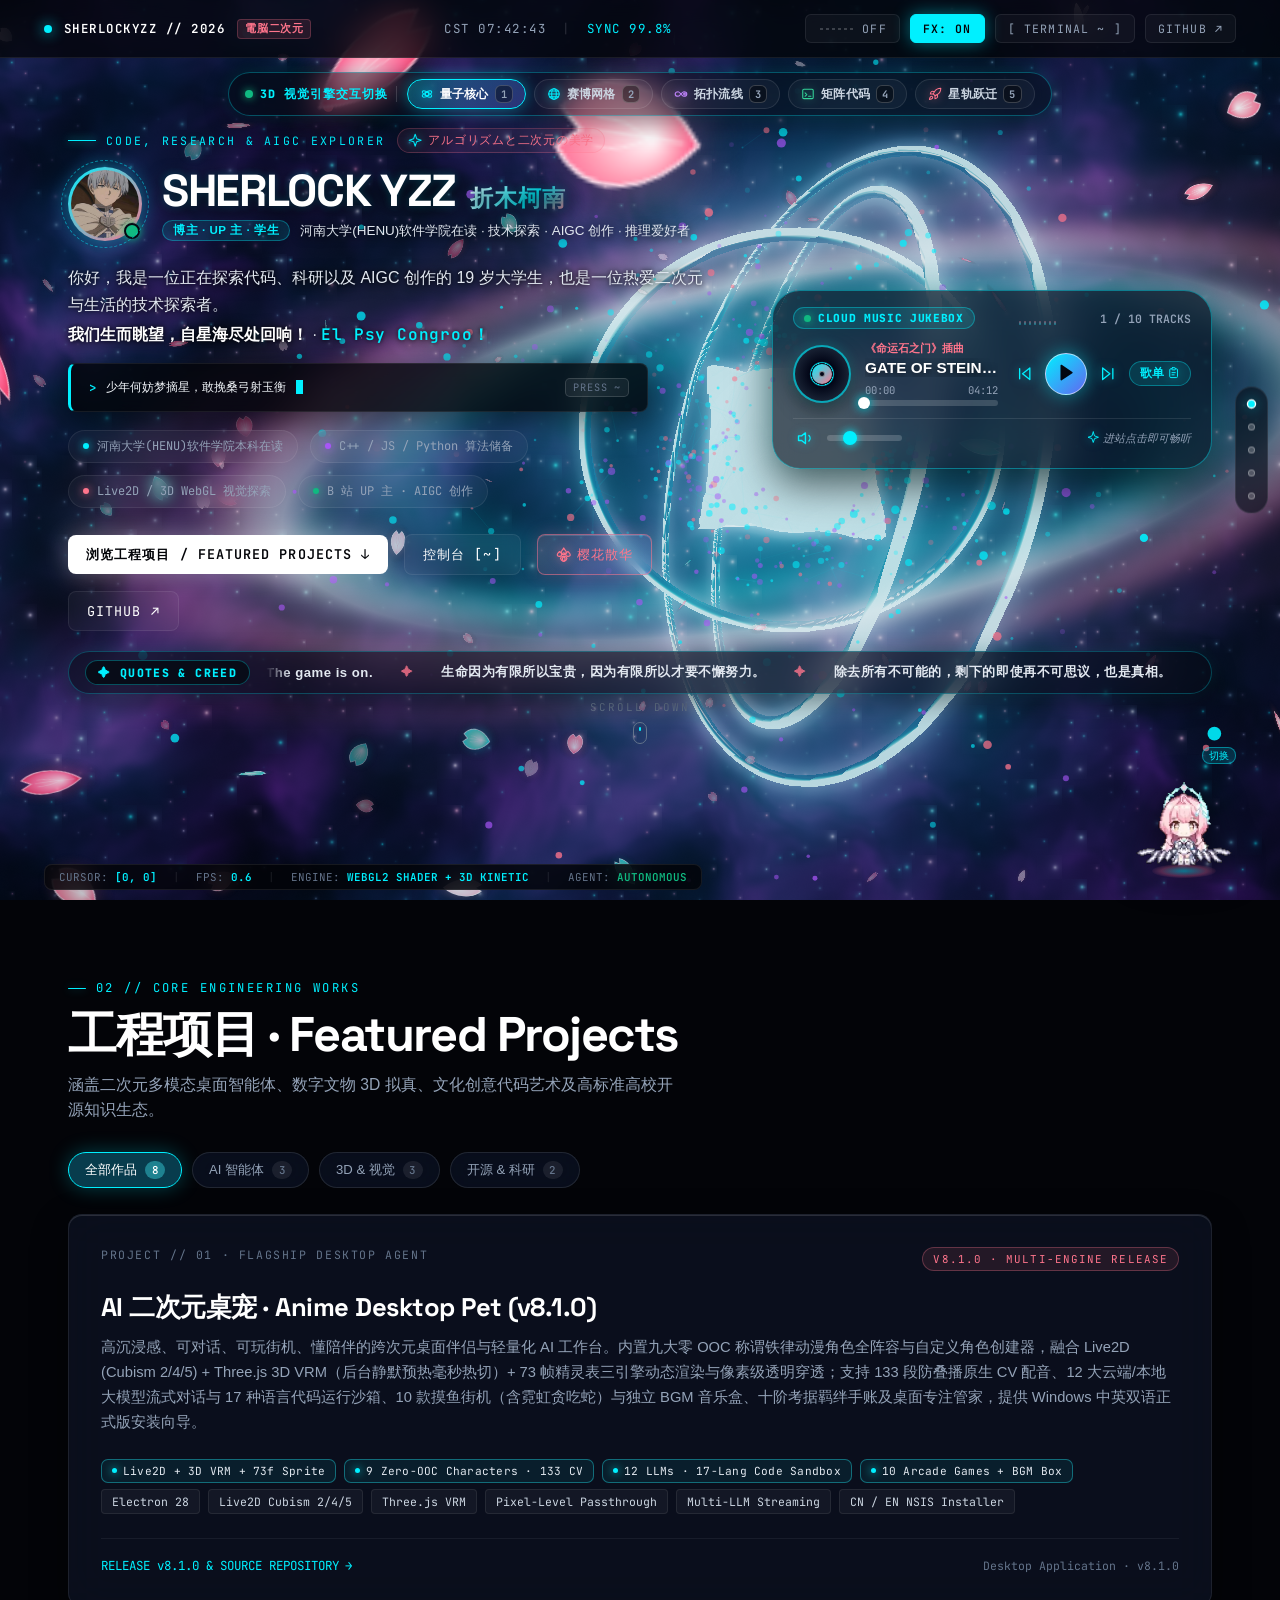
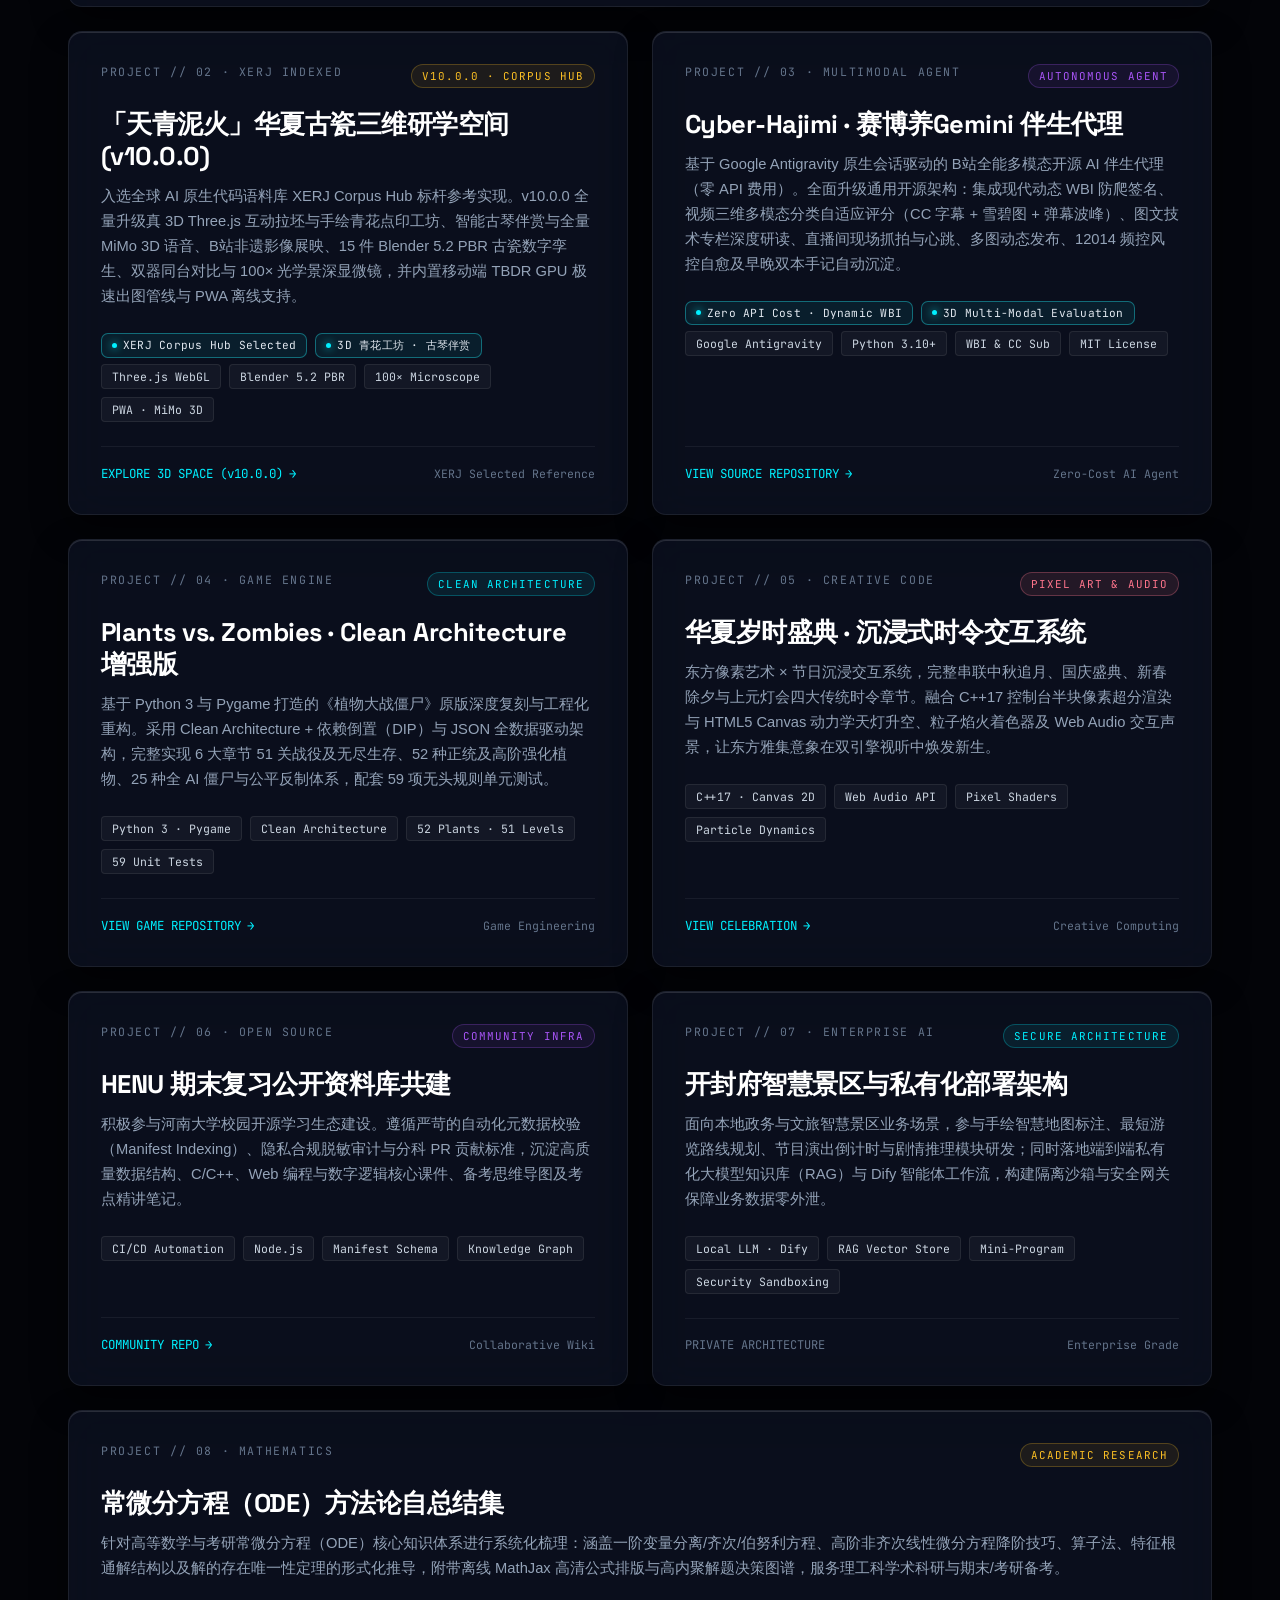
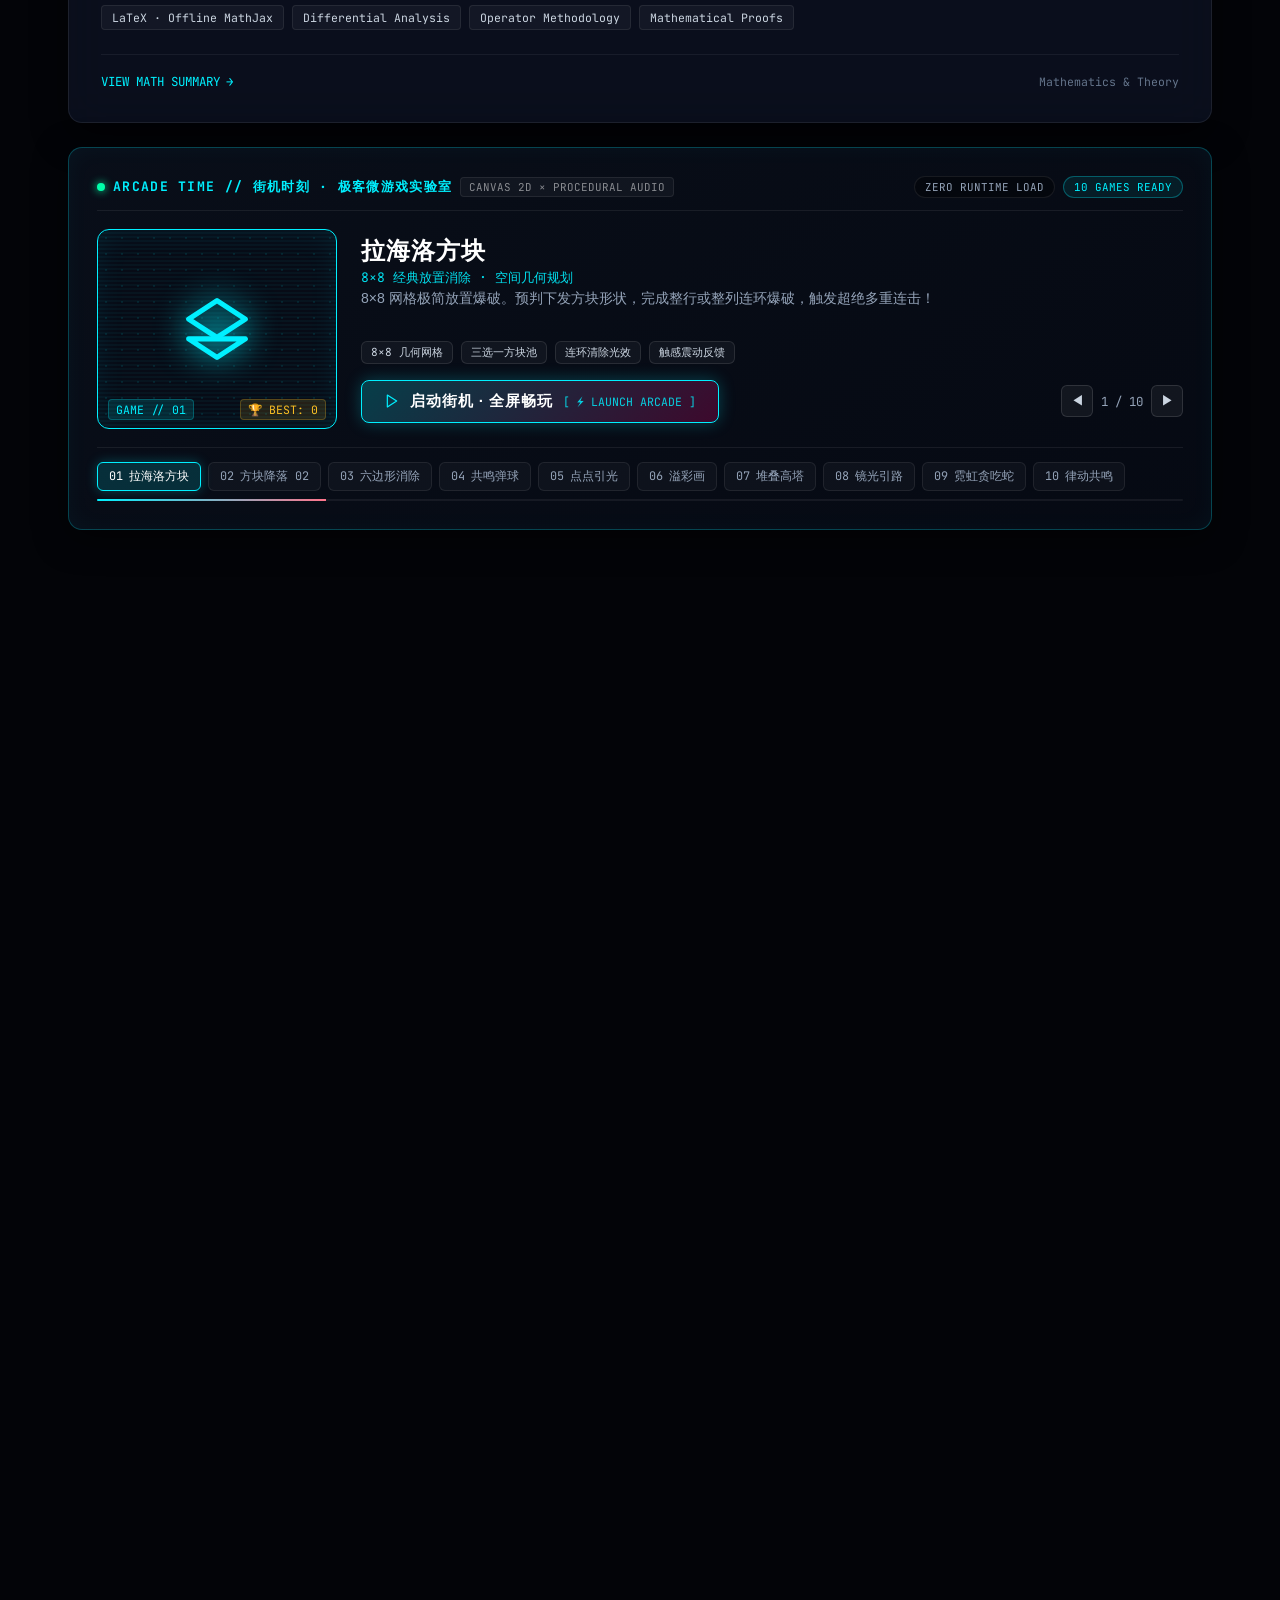
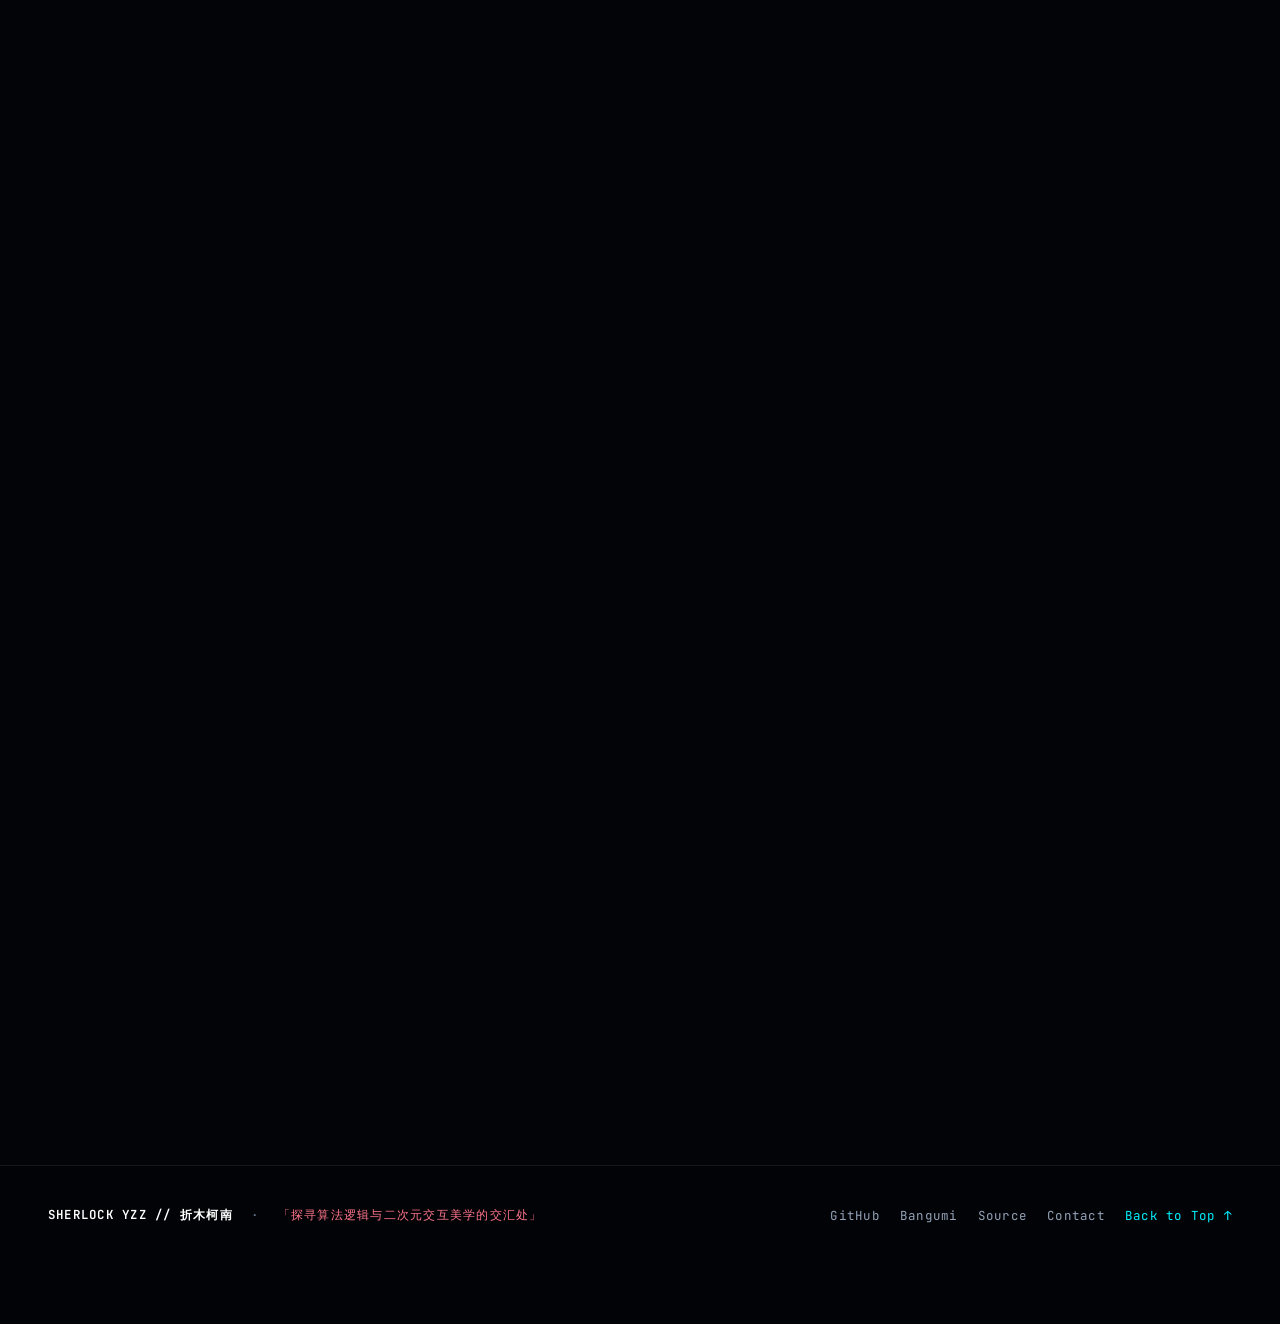
==== commit c530f732: "style(projects,contact): 优化项目矩阵为首卡整排+两两齐平零留空，并新增Bangumi联系入口" ====
--- a/index.html
+++ b/index.html
@@ -3967,41 +3967,43 @@
                 </div>
 
                 <div class="bento-grid" id="projects-bento-grid">
-                    <!-- 项目 1: AI 二次元桌宠 v8.1.0 (大卡片 Span 8) -->
-                    <article class="bento-card card-span-8 interactive-card" data-project-cat="ai">
+                    <!-- 项目 1: AI 二次元桌宠 v8.1.0 (整排全宽旗舰卡片 Span 12) -->
+                    <article class="bento-card card-span-12 interactive-card" data-project-cat="ai">
                         <div>
                             <div class="card-top">
-                                <span class="card-index">PROJECT // 01 · DESKTOP AGENT</span>
-                                <span class="card-type-tag tag-sakura">v8.1.0 · MULTI-ENGINE</span>
+                                <span class="card-index">PROJECT // 01 · FLAGSHIP DESKTOP AGENT</span>
+                                <span class="card-type-tag tag-sakura">v8.1.0 · MULTI-ENGINE RELEASE</span>
                             </div>
                             <h3 class="card-title">AI 二次元桌宠 · Anime Desktop Pet (v8.1.0)</h3>
                             <p class="card-desc">
-                                九大零 OOC 动漫角色全阵容桌面伴侣与轻量化 AI 工作台。融合 Live2D (Cubism 2/4/5) + Three.js 3D VRM（后台静默预热毫秒热切）+ 73 帧精灵表三引擎动态渲染与像素级透明穿透；内置 133 段防叠播原生 CV 配音、12 大云端/本地大模型流式对话、17 种语言代码沙箱、10 款摸鱼街机（含霓虹贪吃蛇）与 BGM 音乐盒，提供中英双语安装包。
+                                高沉浸感、可对话、可玩街机、懂陪伴的跨次元桌面伴侣与轻量化 AI 工作台。内置九大零 OOC 称谓铁律动漫角色全阵容与自定义角色创建器，融合 Live2D (Cubism 2/4/5) + Three.js 3D VRM（后台静默预热毫秒热切）+ 73 帧精灵表三引擎动态渲染与像素级透明穿透；支持 133 段防叠播原生 CV 配音、12 大云端/本地大模型流式对话与 17 种语言代码运行沙箱、10 款摸鱼街机（含霓虹贪吃蛇）与独立 BGM 音乐盒、十阶考据羁绊手账及桌面专注管家，提供 Windows 中英双语正式版安装向导。
                             </p>
                             <div class="card-metrics-strip">
-                                <span class="metric-chip"><span class="metric-chip-dot"></span>Live2D + 3D VRM + Sprite</span>
-                                <span class="metric-chip"><span class="metric-chip-dot"></span>9 Characters · 133 CV</span>
-                                <span class="metric-chip"><span class="metric-chip-dot"></span>12 LLMs · 10 Arcade Games</span>
+                                <span class="metric-chip"><span class="metric-chip-dot"></span>Live2D + 3D VRM + 73f Sprite</span>
+                                <span class="metric-chip"><span class="metric-chip-dot"></span>9 Zero-OOC Characters · 133 CV</span>
+                                <span class="metric-chip"><span class="metric-chip-dot"></span>12 LLMs · 17-Lang Code Sandbox</span>
+                                <span class="metric-chip"><span class="metric-chip-dot"></span>10 Arcade Games + BGM Box</span>
                             </div>
                             <div class="card-stack">
                                 <span class="stack-pill">Electron 28</span>
                                 <span class="stack-pill">Live2D Cubism 2/4/5</span>
                                 <span class="stack-pill">Three.js VRM</span>
-                                <span class="stack-pill">12 LLMs + Sandbox</span>
-                                <span class="stack-pill">CN / EN Release</span>
+                                <span class="stack-pill">Pixel-Level Passthrough</span>
+                                <span class="stack-pill">Multi-LLM Streaming</span>
+                                <span class="stack-pill">CN / EN NSIS Installer</span>
                             </div>
                         </div>
                         <div class="card-footer">
                             <a href="https://github.com/SherlockYzz/anime-desktop-pet/releases/tag/v8.1.0" target="_blank" class="card-link">
-                                <span>RELEASE v8.1.0 &amp; SOURCE</span>
+                                <span>RELEASE v8.1.0 &amp; SOURCE REPOSITORY</span>
                                 <span>→</span>
                             </a>
                             <span class="card-meta-text">Desktop Application · v8.1.0</span>
                         </div>
                     </article>
 
-                    <!-- 项目 2: 天青泥火 v10.0.0 (中卡片 Span 4) -->
-                    <article class="bento-card card-span-4 interactive-card" data-project-cat="visual">
+                    <!-- 项目 2: 天青泥火 v10.0.0 (中卡片 Span 6) -->
+                    <article class="bento-card card-span-6 interactive-card" data-project-cat="visual">
                         <div>
                             <div class="card-top">
                                 <span class="card-index">PROJECT // 02 · XERJ INDEXED</span>
@@ -4009,7 +4011,7 @@
                             </div>
                             <h3 class="card-title">「天青泥火」华夏古瓷三维研学空间 (v10.0.0)</h3>
                             <p class="card-desc">
-                                入选全球 AI 原生代码语料库 XERJ Corpus Hub 标杆参考实现。v10.0.0 全量升级真 3D 拉坯与手绘青花点印工坊、智能古琴伴赏与全量 MiMo 3D 语音、B站非遗影像展映、15 件 Blender PBR 古瓷数字孪生、双器同台对比与 100× 光学景深显微镜，并内置移动端 TBDR GPU 极速出图管线与 PWA 离线支持。
+                                入选全球 AI 原生代码语料库 XERJ Corpus Hub 标杆参考实现。v10.0.0 全量升级真 3D Three.js 互动拉坯与手绘青花点印工坊、智能古琴伴赏与全量 MiMo 3D 语音、B站非遗影像展映、15 件 Blender 5.2 PBR 古瓷数字孪生、双器同台对比与 100× 光学景深显微镜，并内置移动端 TBDR GPU 极速出图管线与 PWA 离线支持。
                             </p>
                             <div class="card-metrics-strip">
                                 <span class="metric-chip"><span class="metric-chip-dot"></span>XERJ Corpus Hub Selected</span>
@@ -4031,7 +4033,7 @@
                         </div>
                     </article>
 
-                    <!-- 项目 3: 赛博养Gemini · 双子星伴生体 (中卡片 Span 6) -->
+                    <!-- 项目 3: 赛博养Gemini · 伴生代理 (中卡片 Span 6) -->
                     <article class="bento-card card-span-6 interactive-card" data-project-cat="ai">
                         <div>
                             <div class="card-top">
@@ -4040,13 +4042,16 @@
                             </div>
                             <h3 class="card-title">Cyber-Hajimi · 赛博养Gemini 伴生代理</h3>
                             <p class="card-desc">
-                                基于 Google Antigravity 原生会话驱动的 B站全能多模态开源 AI 伴生代理（零 API 费用）。全面升级通用开源架构：集成动态 WBI 签名、视频三维多模态分类自适应评分（CC 字幕 + 雪碧图 + 弹幕波峰）、图文专栏与直播间巡航、多图动态发布、12014 风控自愈与早晚双本手记沉淀。
+                                基于 Google Antigravity 原生会话驱动的 B站全能多模态开源 AI 伴生代理（零 API 费用）。全面升级通用开源架构：集成现代动态 WBI 防爬签名、视频三维多模态分类自适应评分（CC 字幕 + 雪碧图 + 弹幕波峰）、图文技术专栏深度研读、直播间现场抓拍与心跳、多图动态发布、12014 频控风控自愈及早晚双本手记自动沉淀。
                             </p>
+                            <div class="card-metrics-strip">
+                                <span class="metric-chip"><span class="metric-chip-dot"></span>Zero API Cost · Dynamic WBI</span>
+                                <span class="metric-chip"><span class="metric-chip-dot"></span>3D Multi-Modal Evaluation</span>
+                            </div>
                             <div class="card-stack">
                                 <span class="stack-pill">Google Antigravity</span>
                                 <span class="stack-pill">Python 3.10+</span>
-                                <span class="stack-pill">Dynamic WBI</span>
-                                <span class="stack-pill">Multi-Modal Eval</span>
+                                <span class="stack-pill">WBI &amp; CC Sub</span>
                                 <span class="stack-pill">MIT License</span>
                             </div>
                         </div>
@@ -4095,10 +4100,10 @@
                             </div>
                             <h3 class="card-title">华夏岁时盛典 · 沉浸式时令交互系统</h3>
                             <p class="card-desc">
-                                东方像素艺术 × 节日沉浸交互系统。包含中秋追月、国庆盛典、新春除夕与上元灯会四大时令章节。内建动力学天灯物理升空模拟、粒子焰火渲染着色器与 Web Audio 交互声景。
+                                东方像素艺术 × 节日沉浸交互系统，完整串联中秋追月、国庆盛典、新春除夕与上元灯会四大传统时令章节。融合 C++17 控制台半块像素超分渲染与 HTML5 Canvas 动力学天灯升空、粒子焰火着色器及 Web Audio 交互声景，让东方雅集意象在双引擎视听中焕发新生。
                             </p>
                             <div class="card-stack">
-                                <span class="stack-pill">HTML5 Canvas 2D</span>
+                                <span class="stack-pill">C++17 · Canvas 2D</span>
                                 <span class="stack-pill">Web Audio API</span>
                                 <span class="stack-pill">Pixel Shaders</span>
                                 <span class="stack-pill">Particle Dynamics</span>
@@ -4122,7 +4127,7 @@
                             </div>
                             <h3 class="card-title">HENU 期末复习公开资料库共建</h3>
                             <p class="card-desc">
-                                积极参与河南大学校园开源学习生态建设。遵循严苛的自动化元数据校验（Manifest Indexing）、隐私合规脱敏审计与分科 PR 贡献标准，沉淀高质量数据结构与数字逻辑核心课件与自整理考点笔记。
+                                积极参与河南大学校园开源学习生态建设。遵循严苛的自动化元数据校验（Manifest Indexing）、隐私合规脱敏审计与分科 PR 贡献标准，沉淀高质量数据结构、C/C++、Web 编程与数字逻辑核心课件、备考思维导图及考点精讲笔记。
                             </p>
                             <div class="card-stack">
                                 <span class="stack-pill">CI/CD Automation</span>
@@ -4140,22 +4145,22 @@
                         </div>
                     </article>
 
-                    <!-- 项目 7: 开封府政务与文旅私有化 (卡片 Span 6) -->
+                    <!-- 项目 7: 开封府政务与文旅私有化 (中卡片 Span 6) -->
                     <article class="bento-card card-span-6 interactive-card" data-project-cat="ai">
                         <div>
                             <div class="card-top">
                                 <span class="card-index">PROJECT // 07 · ENTERPRISE AI</span>
                                 <span class="card-type-tag">SECURE ARCHITECTURE</span>
                             </div>
-                            <h3 class="card-title">开封府政务与文旅私有化部署架构</h3>
+                            <h3 class="card-title">开封府智慧景区与私有化部署架构</h3>
                             <p class="card-desc">
-                                针对本地政务与文旅特定业务场景，设计并落地端到端私有化大模型知识库（RAG）方案。构建敏感信息隔离沙箱、本地向量索引与高并发安全网关，保障业务数据零外泄。
+                                面向本地政务与文旅智慧景区业务场景，参与手绘智慧地图标注、最短游览路线规划、节目演出倒计时与剧情推理模块研发；同时落地端到端私有化大模型知识库（RAG）与 Dify 智能体工作流，构建隔离沙箱与安全网关保障业务数据零外泄。
                             </p>
                             <div class="card-stack">
-                                <span class="stack-pill">Local LLM</span>
+                                <span class="stack-pill">Local LLM · Dify</span>
                                 <span class="stack-pill">RAG Vector Store</span>
+                                <span class="stack-pill">Mini-Program</span>
                                 <span class="stack-pill">Security Sandboxing</span>
-                                <span class="stack-pill">Private Cloud</span>
                             </div>
                         </div>
                         <div class="card-footer">
@@ -4164,8 +4169,8 @@
                         </div>
                     </article>
 
-                    <!-- 项目 8: 常微分方程核心考点解析 (卡片 Span 6) -->
-                    <article class="bento-card card-span-6 interactive-card" data-project-cat="oss">
+                    <!-- 项目 8: 常微分方程核心考点解析 (整排收束卡片 Span 12) -->
+                    <article class="bento-card card-span-12 interactive-card" data-project-cat="oss">
                         <div>
                             <div class="card-top">
                                 <span class="card-index">PROJECT // 08 · MATHEMATICS</span>
@@ -4173,11 +4178,12 @@
                             </div>
                             <h3 class="card-title">常微分方程（ODE）方法论自总结集</h3>
                             <p class="card-desc">
-                                针对常微分方程核心算子理论、高阶非齐次线性微分方程降阶技巧与解的存在唯一性定理进行严谨形式化梳理，提炼高内聚解题图谱，服务于理工科学术科研与备考。
+                                针对高等数学与考研常微分方程（ODE）核心知识体系进行系统化梳理：涵盖一阶变量分离/齐次/伯努利方程、高阶非齐次线性微分方程降阶技巧、算子法、特征根通解结构以及解的存在唯一性定理的形式化推导，附带离线 MathJax 高清公式排版与高内聚解题决策图谱，服务理工科学术科研与期末/考研备考。
                             </p>
                             <div class="card-stack">
-                                <span class="stack-pill">LaTeX Engine</span>
+                                <span class="stack-pill">LaTeX · Offline MathJax</span>
                                 <span class="stack-pill">Differential Analysis</span>
+                                <span class="stack-pill">Operator Methodology</span>
                                 <span class="stack-pill">Mathematical Proofs</span>
                             </div>
                         </div>
@@ -4606,6 +4612,13 @@
                                         <strong class="connect-value">SherlockYzz</strong>
                                     </div>
                                 </a>
+                                <a href="https://bangumi.tv/user/sherlockyzz" target="_blank" class="connect-badge-item" style="text-decoration:none; color:inherit;">
+                                    <span class="connect-icon"><svg class="cyber-svg-icon icon-sakura" viewBox="0 0 24 24"><rect x="3" y="5" width="18" height="14" rx="3"/><polygon points="10 9 16 12 10 15 10 9" fill="currentColor" stroke="none"/></svg></span>
+                                    <div class="connect-meta">
+                                        <span class="connect-label">Bangumi 番组计划 ↗</span>
+                                        <strong class="connect-value">sherlockyzz</strong>
+                                    </div>
+                                </a>
                             </div>
                         </div>
                     </article>
@@ -4644,6 +4657,7 @@
             </div>
             <div class="footer-links">
                 <a href="https://github.com/SherlockYzz" target="_blank" class="footer-link">GitHub</a>
+                <a href="https://bangumi.tv/user/sherlockyzz" target="_blank" class="footer-link">Bangumi</a>
                 <a href="https://github.com/SherlockYzz/SherlockYzz.github.io" target="_blank" class="footer-link">Source</a>
                 <a href="mailto:38524908@qq.com" class="footer-link">Contact</a>
                 <a href="#hero" class="footer-link" style="color:var(--cyan);">Back to Top ↑</a>
@@ -5714,6 +5728,7 @@
             contact: () => {
                 appendTermLine('QQ       : 38524908', 'cyan');
                 appendTermLine('Bilibili : UID 1497345954 (https://space.bilibili.com/1497345954)', 'sakura');
+                appendTermLine('Bangumi  : https://bangumi.tv/user/sherlockyzz', 'sakura');
                 appendTermLine('GitHub   : https://github.com/SherlockYzz', 'cyan');
                 appendTermLine('Email    : 38524908@qq.com', 'dim');
             },
